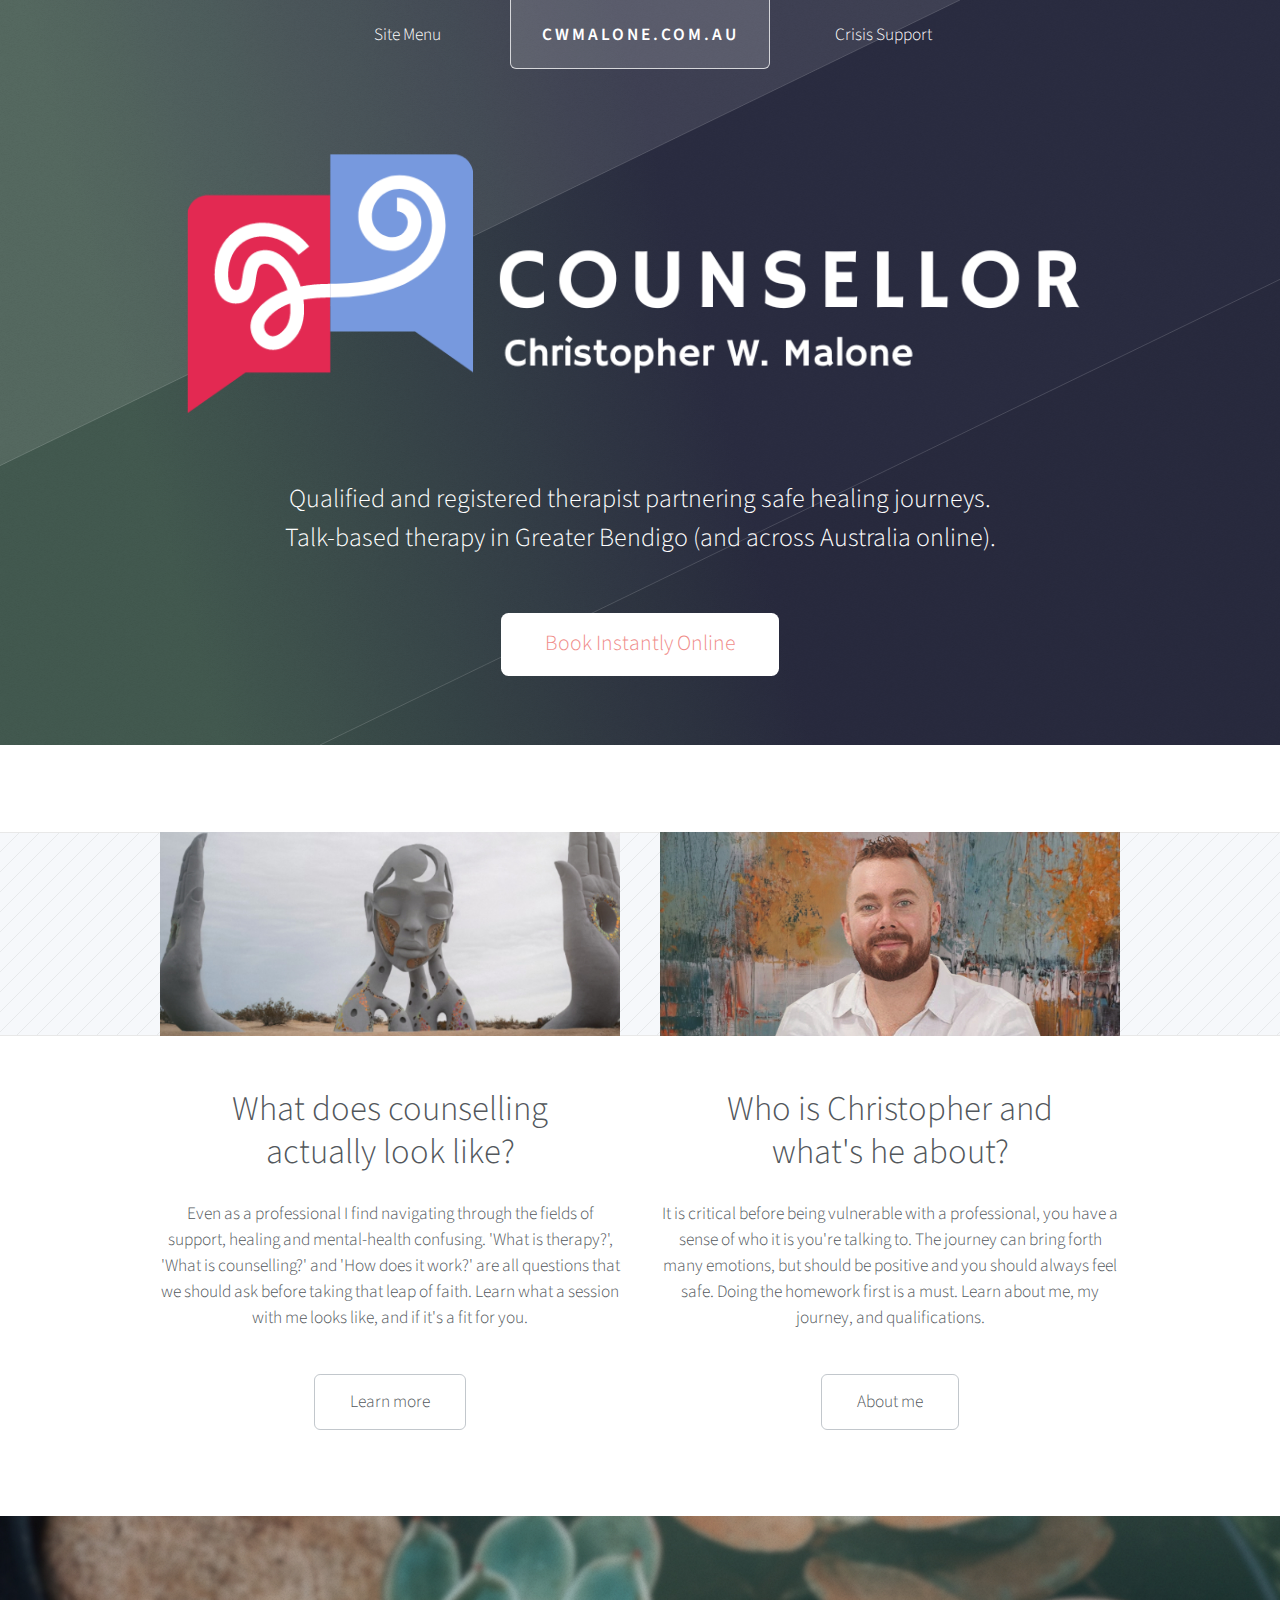
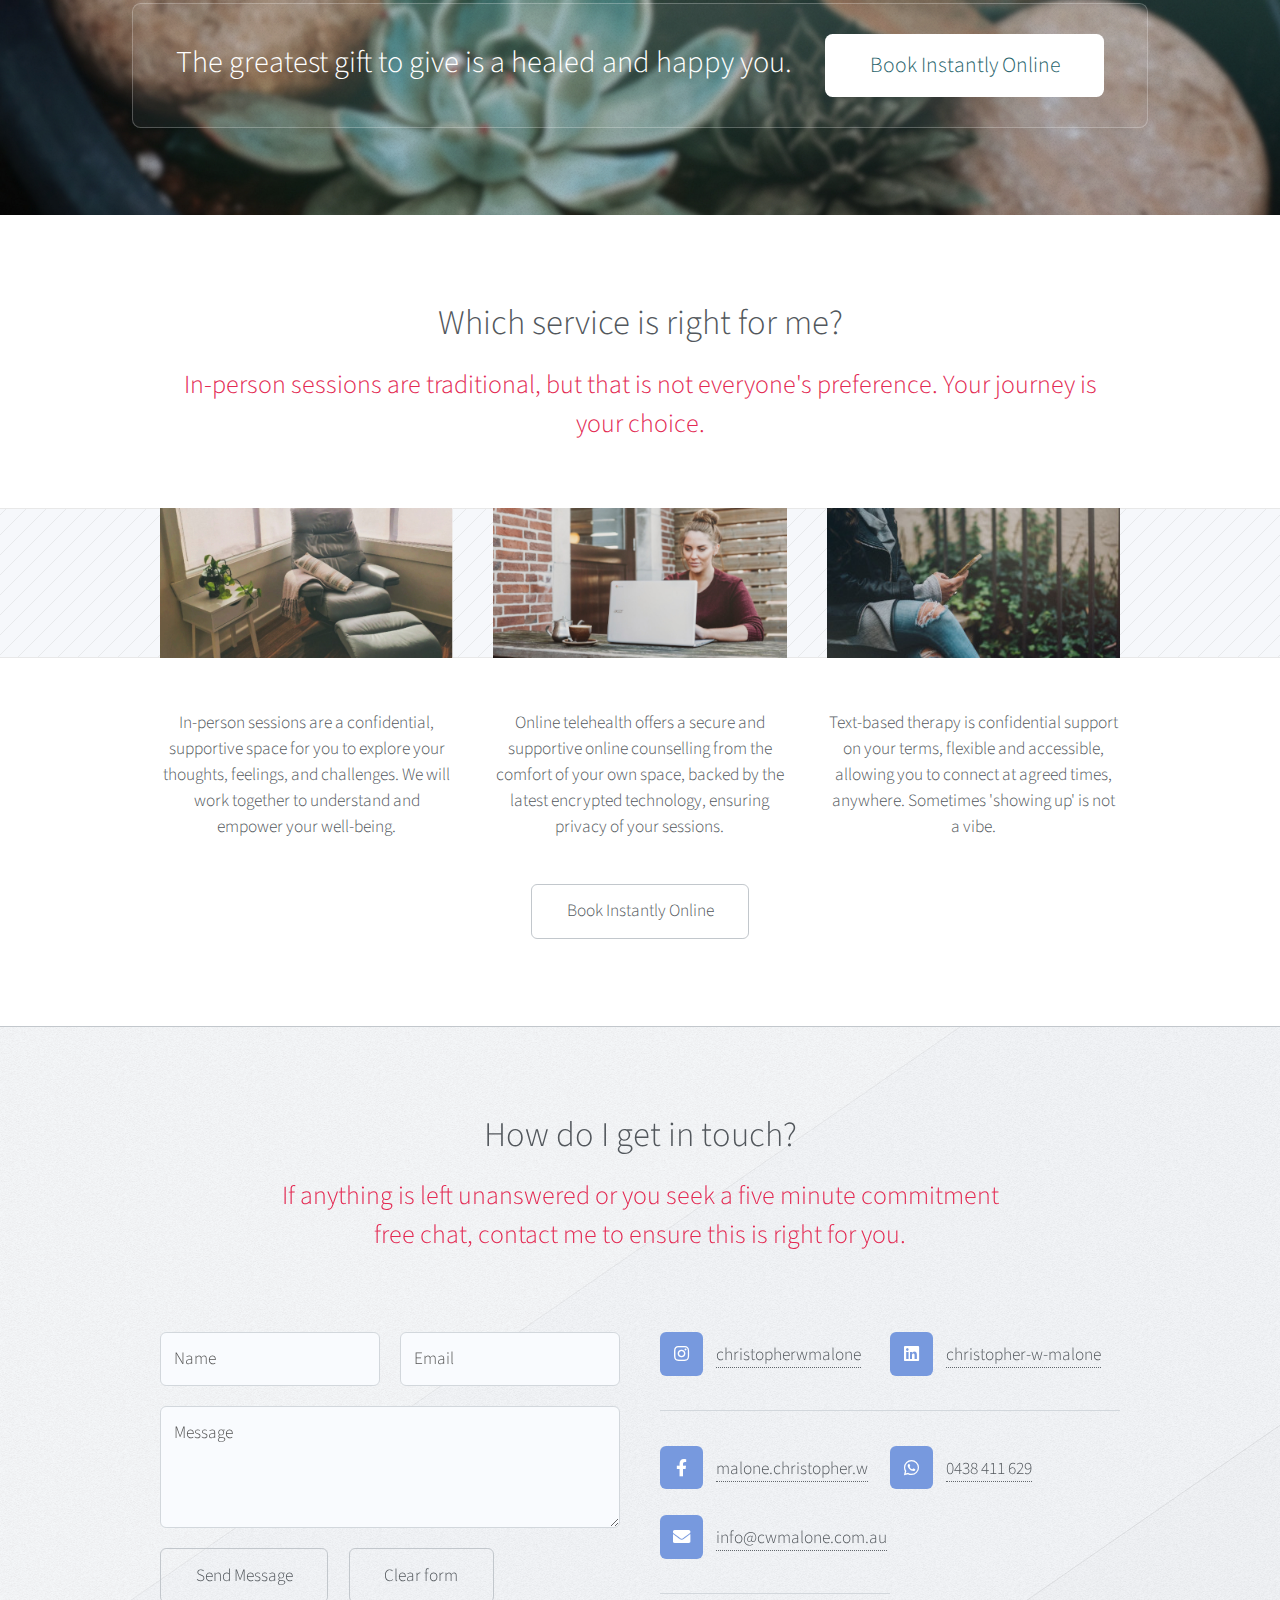
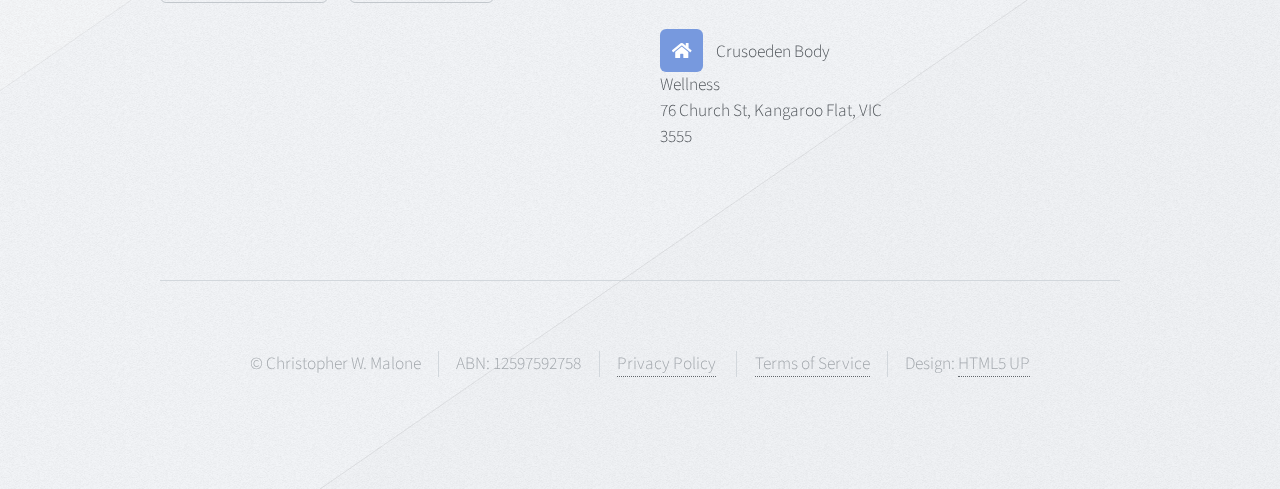
==== index.html @ aee4d7bf "Update index.html" ====
<!DOCTYPE HTML>
<!--
	Telephasic by HTML5 UP
	html5up.net | @ajlkn
	Free for personal and commercial use under the CCA 3.0 license (html5up.net/license)
-->
<html>
	<head>
		<title>Counsellor | In-Person, Secure Online Telehealth and Text-Based Therapy - Christopher W. Malone, Master of Counselling, Bendigo 3550 and Kangaroo Flat 3555</title>
		<meta charset="utf-8" />
		<meta name="viewport" content="width=device-width, initial-scale=1, user-scalable=no" />
		<link rel="stylesheet" href="assets/css/main.css" />
		<meta name="description" content="Telehealth, person-centred, down-to-earth, counselling. Chris' passion lies in guiding clients in a no pressure environment towards a clear understanding of their struggles. Unearthing the root of these challenges is incredibly freeing, paving the way for a more empowered and joyful life. Get counselling from a Bendigo based counsellor." />
		<link rel="icon" type="image/x-icon" href="/favicon.ico" />
	</head>
	<body class="homepage is-preload">
		<div id="page-wrapper">

			<!-- Header -->
				<div id="header-wrapper">
					<div id="header" class="container">

						<!-- Logo -->
							<h1 id="logo"><a href="index.html">cwmalone.com.au</a></h1>

						<!-- Nav -->
							<nav id="nav">
								<ul>
									<li>
										<a href="#">Site Menu</a>
										<ul>
											<li><a href="index.html">Home</a></li>	
											<li><a href="https://www.halaxy.com/book/christopher-w-malone/location/994371">Book Online</a></li>
											<li><a href="Learnmore.html">Learn More</a></li>
											<li><a href="Aboutme.html">About Me</a></li>
											<li><a href="#promo-wrapper">Services</a></li>
											<li><a href="#footer">Contact</a></li>
										</ul>
									</li>
									<li class="break">
										<a href="#">Crisis Support</a>
										<ul>
											<li><a href="https://www.triplezero.gov.au/">Emergency (000)</a></li>
											<li><a href="https://www.lifeline.org.au/">Lifeline (13 11 14)</a></li>
											<li><a href="https://www.suicidecallbackservice.org.au/">Suicide Call Back Service</a></li>
											<li><a href="https://www.health.vic.gov.au/mental-health-services/telephone-and-online-services">Mental Health Services</a></li> 
										</ul>
									</li>
								</ul>
							</nav>

					</div>

					<!-- Hero -->
						<section id="hero" class="container">
							<header>
								<a href="#" class="image featured"><img src="images/Logo.png" alt="Counsellor Christopher W. Malone Counselling Logo" /></a>	
							</header>
							<p>Qualified and registered therapist partnering safe healing journeys.<br /> Talk-based therapy in Greater Bendigo (and across Australia online).</p>
							<ul class="actions">
								<li><a href="https://www.halaxy.com/book/christopher-w-malone/location/994371" class="button">Book Instantly Online</a></li>
							</ul>
						</section>

				</div>

			<!-- Features 1 -->
				<div class="wrapper">
					<div class="container">
						<div class="row">
							<section class="col-6 col-12-narrower feature">
								<div class="image-wrapper first">
									<a href="Learnmore.html" class="image featured first"><img src="images/pic01.jpg" alt="Empathy Woman Art Bendigo" /></a>
								</div>
								<header>
									<h2>What does counselling<br />
										actually look like?</h2>
								</header>
								<p>Even as a professional I find navigating through the fields of support, healing and mental-health confusing.
									'What is therapy?', 'What is counselling?' and 'How does it work?' are all questions that we should ask
									before taking that leap of faith. Learn what a session with me looks like, and if it's a fit for you.
								</p>
								<ul class="actions">
									<li><a href="Learnmore.html" class="button">Learn more</a></li>
								</ul>
							</section>
							<section class="col-6 col-12-narrower feature">
								<div class="image-wrapper">
									<a href="Aboutme.html" class="image featured"><img src="images/pic02.jpg" alt="Christopher W. Malone Photograph" /></a>
								</div>
								<header>
									<h2>Who is Christopher and<br />
										what's he about?</h2>
								</header>
								<p>It is critical before being vulnerable with a professional, you have a sense of who it is you're talking to.
									The journey can bring forth many emotions, but should be positive and 
									you should always feel safe. Doing the homework first is a must. Learn about me, my journey, and qualifications.</p>
								<ul class="actions">
									<li><a href="Aboutme.html" class="button">About me</a></li>
								</ul>
							</section>
						</div>
					</div>
				</div>

			<!-- Promo -->
				<div id="promo-wrapper">
					<section id="promo">
						<h2>The greatest gift to give is a healed and happy you.</h2>
						<a href="https://www.halaxy.com/book/christopher-w-malone/location/994371" class="button">Book Instantly Online</a>
					</section>
				</div>

			<!-- Features 2 -->
				<div class="wrapper">
					<section class="container">
						<header class="major">
							<h2>Which service is right for me?</h2>
							<p>In-person sessions are traditional, but that is not everyone's preference. Your journey is your choice.</p>
						</header>
						<div class="row features">
							<section class="col-4 col-12-narrower feature">
								<div class="image-wrapper first">
									<a href="https://www.halaxy.com/book/christopher-w-malone/location/994371" class="image featured"><img src="images/pic03.jpg" alt="In-Person session, Kangaroo Flat therapy room" /></a>
								</div>
								<p>In-person sessions are a confidential, supportive space for you to explore your thoughts, feelings, and challenges. We will work together to understand and empower your well-being.</p>
							</section>
							<section class="col-4 col-12-narrower feature">
								<div class="image-wrapper">
									<a href="https://www.halaxy.com/book/christopher-w-malone/location/994371" class="image featured"><img src="images/pic04.jpg" alt="Online telehealth woman using computer" /></a>
								</div>
								<p>Online telehealth offers a secure and supportive online counselling from the comfort of your own space, backed by the latest encrypted technology, ensuring privacy of your sessions.</p>
							</section>
							<section class="col-4 col-12-narrower feature">
								<div class="image-wrapper">
									<a href="https://www.halaxy.com/book/christopher-w-malone/location/994371" class="image featured"><img src="images/pic05.jpg" alt="Person using smartphone in text-based therapy session" /></a>
								</div>
								<p>Text-based therapy is confidential support on your terms, flexible and accessible, allowing you to connect at agreed times, anywhere. Sometimes 'showing up' is not a vibe.</p>
							</section>
						</div>
						<ul class="actions major">
							<li><a href="https://www.halaxy.com/book/christopher-w-malone/location/994371" class="button">Book Instantly Online</a></li>
						</ul>
					</section>
				</div>

			<!-- Footer -->
				<div id="footer-wrapper">
					<div id="footer" class="container">
						<header class="major">
							<h2>How do I get in touch?</h2>
							<p>If anything is left unanswered or you seek a five minute commitment<br />
							free chat, contact me to ensure this is right for you.</p>
						</header>
						<div class="row">
							<section class="col-6 col-12-narrower">
								<form method="post" action="https://formspree.io/f/xwpevwyo">
									<div class="row gtr-50">
										<div class="col-6 col-12-mobile">
											<input type="text" name="name" id="name" value="" placeholder="Name" />
										</div>
										<div class="col-6 col-12-mobile">
											<input type="email" name="email" id="email"value="" placeholder="Email" />
										</div>
										<div class="col-12">
											<textarea name="message"  id="message" placeholder="Message"></textarea>
										</div>
										<div class="col-12">
											<ul class="actions">
												<li><input type="submit" value="Send Message" /></li>
												<li><input type="reset" value="Clear form" /></li>
											</ul>
										</div>
									</div>
								</form>
							</section>
							<section class="col-6 col-12-narrower">
								<div class="row gtr-0">
									<ul class="divided icons col-6 col-12-mobile">
										<li class="icon brands fa-instagram"><a href="https://www.instagram.com/christopherwmalone"><span class="extra"></span>christopherwmalone</a></li>
										<li class="icon brands fa-facebook-f"><a href="https://www.facebook.com/malone.christopher.w"><span class="extra"></span>malone.christopher.w</a></li>
									</ul>
									<ul class="divided icons col-6 col-12-mobile">
										<li class="icon brands fa-linkedin"><a href="https://www.linkedin.com/in/christopher-w-malone"><span class="extra"></span>christopher-w-malone</a></li>
										<li class="icon brands fa-whatsapp"><a href="https://api.whatsapp.com/send?phone=61438411629"><span class="extra"></span>0438 411 629</a></li>
									</ul>
									<ul class="divided icons col-6 col-12-mobile">
										<li class="icon solid fa-envelope"><a href="mailto:info@cwmalone.com.au"><span class="extra"></span>info@cwmalone.com.au</a></li>
										<li class="icon solid fa-home"><span class="extra"></span>Crusoeden Body Wellness<br />76 Church St, Kangaroo Flat, VIC 3555</li>
									</ul>
								</div>
							</section>
						</div>
					</div>
					<div id="copyright" class="container">
						<ul class="menu">
							<li>&copy; Christopher W. Malone</li><li>ABN: 12597592758</li><li><a href="Privacy Policy.pdf" target="_blank">Privacy Policy</a></li>
							<li><a href="Terms of Service.pdf" target="_blank">Terms of Service</a></li><li>Design: <a href="http://html5up.net">HTML5 UP</a></li>
						</ul>
					</div>
				</div>

		</div>

		<!-- Scripts -->
			<script src="assets/js/jquery.min.js"></script>
			<script src="assets/js/jquery.dropotron.min.js"></script>
			<script src="assets/js/browser.min.js"></script>
			<script src="assets/js/breakpoints.min.js"></script>
			<script src="assets/js/util.js"></script>
			<script src="assets/js/main.js"></script>

	</body>
</html>
---- assets/css/main.css ----
@import url("fontawesome-all.min.css");
@import url("https://fonts.googleapis.com/css?family=Source+Sans+Pro:300,300italic,400,400italic,600");

/*
	Telephasic by HTML5 UP
	html5up.net | @ajlkn
	Free for personal and commercial use under the CCA 3.0 license (html5up.net/license)
*/

html, body, div, span, applet, object,
iframe, h1, h2, h3, h4, h5, h6, p, blockquote,
pre, a, abbr, acronym, address, big, cite,
code, del, dfn, em, img, ins, kbd, q, s, samp,
small, strike, strong, sub, sup, tt, var, b,
u, i, center, dl, dt, dd, ol, ul, li, fieldset,
form, label, legend, table, caption, tbody,
tfoot, thead, tr, th, td, article, aside,
canvas, details, embed, figure, figcaption,
footer, header, hgroup, menu, nav, output, ruby,
section, summary, time, mark, audio, video {
	margin: 0;
	padding: 0;
	border: 0;
	font-size: 100%;
	font: inherit;
	vertical-align: baseline;}

article, aside, details, figcaption, figure,
footer, header, hgroup, menu, nav, section {
	display: block;}

body {
	line-height: 1;
}

ol, ul {
	list-style: none;
}

blockquote, q {
	quotes: none;
}

	blockquote:before, blockquote:after, q:before, q:after {
		content: '';
		content: none;
	}

table {
	border-collapse: collapse;
	border-spacing: 0;
}

body {
	-webkit-text-size-adjust: none;
}

mark {
	background-color: transparent;
	color: inherit;
}

input::-moz-focus-inner {
	border: 0;
	padding: 0;
}

input, select, textarea {
	-moz-appearance: none;
	-webkit-appearance: none;
	-ms-appearance: none;
	appearance: none;
}

/* Basic */

	@-ms-viewport {
		width: device-width;
	}

	html {
		box-sizing: border-box;
	}

	*, *:before, *:after {
		box-sizing: inherit;
	}

	body {
		background: #f5f7fa;
		font-family: 'Source Sans Pro', sans-serif;
		font-weight: 300;
		color: #52575c;
		line-height: 1.75em;
		font-size: 14pt;
	}

		body.is-preload *, body.is-preload *:before, body.is-preload *:after {
			-moz-animation: none !important;
			-webkit-animation: none !important;
			-ms-animation: none !important;
			animation: none !important;
			-moz-transition: none !important;
			-webkit-transition: none !important;
			-ms-transition: none !important;
			transition: none !important;
		}

	input, textarea, select {
		font-family: 'Source Sans Pro', sans-serif;
		font-weight: 300;
		color: #52575c;
		line-height: 1.75em;
		font-size: 15pt;
	}

	h1, h2, h3, h4, h5, h6 {
		font-weight: 300;
		color: #52575c;
	}

	h1 a, h2 a, h3 a, h4 a, h5 a, h6 a {
		color: inherit;
		text-decoration: none;
	}

	h2 {
		font-size: 2em;
		line-height: 1.25em;
	}

	h3 {
		font-size: 1.5em;
		line-height: 1.5em;
	}

	a {
		-moz-transition: color 0.25s ease-in-out, border-color 0.25s ease-in-out, background-color 0.25s ease-in-out;
		-webkit-transition: color 0.25s ease-in-out, border-color 0.25s ease-in-out, background-color 0.25s ease-in-out;
		-ms-transition: color 0.25s ease-in-out, border-color 0.25s ease-in-out, background-color 0.25s ease-in-out;
		transition: color 0.25s ease-in-out, border-color 0.25s ease-in-out, background-color 0.25s ease-in-out;
		color: inherit;
		text-decoration: none;
		border-bottom: dotted 1px #62676c;
	}

		a:hover {
			color: #e32952;
			border-bottom-color: rgba(255, 255, 255, 0);
		}

	strong, b {
		font-weight: 400;
		color: #42474c;
	}

	em, i {
		font-style: italic;
	}

	sub {
		position: relative;
		top: 0.5em;
		font-size: 0.8em;
	}

	sup {
		position: relative;
		top: -0.5em;
		font-size: 0.8em;
	}

	hr {
		border: 0;
		border-top: solid 1px #c2c7cc;
	}

	blockquote {
		border-left: solid 0.5em #c2c7cc;
		padding: 1em 0 1em 2em;
		font-style: italic;
	}

	p, ul, ol, dl, table {
		margin-bottom: 1.5em;
	}

	br.clear {
		clear: both;
	}

	.features {
		margin-bottom: 1.5em;
	}

	.feature {
		text-align: center;
	}

/* Sections/Article */

	section, article {
		margin-bottom: 3em;
	}

	section > :last-child,
	article > :last-child,
	section:last-child,
	article:last-child {
		margin-bottom: 0;
	}

	.row > section, .row > article {
		margin-bottom: 0;
	}

	header {
		margin-bottom: 1.5em;
	}

		header > p {
			display: block;
			color: #e32952;
			padding: 0.75em 0 1em 0;
			font-size: 1.5em;
			line-height: 1.5em;
		}

		header.major {
			text-align: center;
		}

/* Container */

	.container {
		margin: 0 auto;
		max-width: 100%;
		width: 1200px;
	}

		@media screen and (max-width: 1280px) {

			.container {
				width: 960px;
			}

		}

		@media screen and (max-width: 1080px) {

			.container {
				width: 100%;
			}

		}

		@media screen and (max-width: 820px) {

			.container {
				width: 100%;
			}

		}

		@media screen and (max-width: 736px) {

			.container {
				width: 100%;
			}

		}

		@media screen and (max-width: 480px) {

			.container {
				width: 100%;
			}

		}

/* Row */

	.row {
		display: flex;
		flex-wrap: wrap;
		box-sizing: border-box;
		align-items: stretch;
	}

		.row > * {
			box-sizing: border-box;
		}

		.row.gtr-uniform > * > :last-child {
			margin-bottom: 0;
		}

		.row.aln-left {
			justify-content: flex-start;
		}

		.row.aln-center {
			justify-content: center;
		}

		.row.aln-right {
			justify-content: flex-end;
		}

		.row.aln-top {
			align-items: flex-start;
		}

		.row.aln-middle {
			align-items: center;
		}

		.row.aln-bottom {
			align-items: flex-end;
		}

		.row > .imp {
			order: -1;
		}

		.row > .col-1 {
			width: 8.33333%;
		}

		.row > .off-1 {
			margin-left: 8.33333%;
		}

		.row > .col-2 {
			width: 16.66667%;
		}

		.row > .off-2 {
			margin-left: 16.66667%;
		}

		.row > .col-3 {
			width: 25%;
		}

		.row > .off-3 {
			margin-left: 25%;
		}

		.row > .col-4 {
			width: 33.33333%;
		}

		.row > .off-4 {
			margin-left: 33.33333%;
		}

		.row > .col-5 {
			width: 41.66667%;
		}

		.row > .off-5 {
			margin-left: 41.66667%;
		}

		.row > .col-6 {
			width: 50%;
		}

		.row > .off-6 {
			margin-left: 50%;
		}

		.row > .col-7 {
			width: 58.33333%;
		}

		.row > .off-7 {
			margin-left: 58.33333%;
		}

		.row > .col-8 {
			width: 66.66667%;
		}

		.row > .off-8 {
			margin-left: 66.66667%;
		}

		.row > .col-9 {
			width: 75%;
		}

		.row > .off-9 {
			margin-left: 75%;
		}

		.row > .col-10 {
			width: 83.33333%;
		}

		.row > .off-10 {
			margin-left: 83.33333%;
		}

		.row > .col-11 {
			width: 91.66667%;
		}

		.row > .off-11 {
			margin-left: 91.66667%;
		}

		.row > .col-12 {
			width: 100%;
		}

		.row > .off-12 {
			margin-left: 100%;
		}

		.row.gtr-0 {
			margin-top: 0px;
			margin-left: 0px;
		}

			.row.gtr-0 > * {
				padding: 0px 0 0 0px;
			}

			.row.gtr-0.gtr-uniform {
				margin-top: 0px;
			}

				.row.gtr-0.gtr-uniform > * {
					padding-top: 0px;
				}

		.row.gtr-25 {
			margin-top: -12.5px;
			margin-left: -12.5px;
		}

			.row.gtr-25 > * {
				padding: 12.5px 0 0 12.5px;
			}

			.row.gtr-25.gtr-uniform {
				margin-top: -12.5px;
			}

				.row.gtr-25.gtr-uniform > * {
					padding-top: 12.5px;
				}

		.row.gtr-50 {
			margin-top: -25px;
			margin-left: -25px;
		}

			.row.gtr-50 > * {
				padding: 25px 0 0 25px;
			}

			.row.gtr-50.gtr-uniform {
				margin-top: -25px;
			}

				.row.gtr-50.gtr-uniform > * {
					padding-top: 25px;
				}

		.row {
			margin-top: -50px;
			margin-left: -50px;
		}

			.row > * {
				padding: 50px 0 0 50px;
			}

			.row.gtr-uniform {
				margin-top: -50px;
			}

				.row.gtr-uniform > * {
					padding-top: 50px;
				}

		.row.gtr-150 {
			margin-top: -75px;
			margin-left: -75px;
		}

			.row.gtr-150 > * {
				padding: 75px 0 0 75px;
			}

			.row.gtr-150.gtr-uniform {
				margin-top: -75px;
			}

				.row.gtr-150.gtr-uniform > * {
					padding-top: 75px;
				}

		.row.gtr-200 {
			margin-top: -100px;
			margin-left: -100px;
		}

			.row.gtr-200 > * {
				padding: 100px 0 0 100px;
			}

			.row.gtr-200.gtr-uniform {
				margin-top: -100px;
			}

				.row.gtr-200.gtr-uniform > * {
					padding-top: 100px;
				}

		@media screen and (max-width: 1280px) {

			.row {
				display: flex;
				flex-wrap: wrap;
				box-sizing: border-box;
				align-items: stretch;
			}

				.row > * {
					box-sizing: border-box;
				}

				.row.gtr-uniform > * > :last-child {
					margin-bottom: 0;
				}

				.row.aln-left {
					justify-content: flex-start;
				}

				.row.aln-center {
					justify-content: center;
				}

				.row.aln-right {
					justify-content: flex-end;
				}

				.row.aln-top {
					align-items: flex-start;
				}

				.row.aln-middle {
					align-items: center;
				}

				.row.aln-bottom {
					align-items: flex-end;
				}

				.row > .imp-normal {
					order: -1;
				}

				.row > .col-1-normal {
					width: 8.33333%;
				}

				.row > .off-1-normal {
					margin-left: 8.33333%;
				}

				.row > .col-2-normal {
					width: 16.66667%;
				}

				.row > .off-2-normal {
					margin-left: 16.66667%;
				}

				.row > .col-3-normal {
					width: 25%;
				}

				.row > .off-3-normal {
					margin-left: 25%;
				}

				.row > .col-4-normal {
					width: 33.33333%;
				}

				.row > .off-4-normal {
					margin-left: 33.33333%;
				}

				.row > .col-5-normal {
					width: 41.66667%;
				}

				.row > .off-5-normal {
					margin-left: 41.66667%;
				}

				.row > .col-6-normal {
					width: 50%;
				}

				.row > .off-6-normal {
					margin-left: 50%;
				}

				.row > .col-7-normal {
					width: 58.33333%;
				}

				.row > .off-7-normal {
					margin-left: 58.33333%;
				}

				.row > .col-8-normal {
					width: 66.66667%;
				}

				.row > .off-8-normal {
					margin-left: 66.66667%;
				}

				.row > .col-9-normal {
					width: 75%;
				}

				.row > .off-9-normal {
					margin-left: 75%;
				}

				.row > .col-10-normal {
					width: 83.33333%;
				}

				.row > .off-10-normal {
					margin-left: 83.33333%;
				}

				.row > .col-11-normal {
					width: 91.66667%;
				}

				.row > .off-11-normal {
					margin-left: 91.66667%;
				}

				.row > .col-12-normal {
					width: 100%;
				}

				.row > .off-12-normal {
					margin-left: 100%;
				}

				.row.gtr-0 {
					margin-top: 0px;
					margin-left: 0px;
				}

					.row.gtr-0 > * {
						padding: 0px 0 0 0px;
					}

					.row.gtr-0.gtr-uniform {
						margin-top: 0px;
					}

						.row.gtr-0.gtr-uniform > * {
							padding-top: 0px;
						}

				.row.gtr-25 {
					margin-top: -10px;
					margin-left: -10px;
				}

					.row.gtr-25 > * {
						padding: 10px 0 0 10px;
					}

					.row.gtr-25.gtr-uniform {
						margin-top: -10px;
					}

						.row.gtr-25.gtr-uniform > * {
							padding-top: 10px;
						}

				.row.gtr-50 {
					margin-top: -20px;
					margin-left: -20px;
				}

					.row.gtr-50 > * {
						padding: 20px 0 0 20px;
					}

					.row.gtr-50.gtr-uniform {
						margin-top: -20px;
					}

						.row.gtr-50.gtr-uniform > * {
							padding-top: 20px;
						}

				.row {
					margin-top: -40px;
					margin-left: -40px;
				}

					.row > * {
						padding: 40px 0 0 40px;
					}

					.row.gtr-uniform {
						margin-top: -40px;
					}

						.row.gtr-uniform > * {
							padding-top: 40px;
						}

				.row.gtr-150 {
					margin-top: -60px;
					margin-left: -60px;
				}

					.row.gtr-150 > * {
						padding: 60px 0 0 60px;
					}

					.row.gtr-150.gtr-uniform {
						margin-top: -60px;
					}

						.row.gtr-150.gtr-uniform > * {
							padding-top: 60px;
						}

				.row.gtr-200 {
					margin-top: -80px;
					margin-left: -80px;
				}

					.row.gtr-200 > * {
						padding: 80px 0 0 80px;
					}

					.row.gtr-200.gtr-uniform {
						margin-top: -80px;
					}

						.row.gtr-200.gtr-uniform > * {
							padding-top: 80px;
						}

		}

		@media screen and (max-width: 1080px) {

			.row {
				display: flex;
				flex-wrap: wrap;
				box-sizing: border-box;
				align-items: stretch;
			}

				.row > * {
					box-sizing: border-box;
				}

				.row.gtr-uniform > * > :last-child {
					margin-bottom: 0;
				}

				.row.aln-left {
					justify-content: flex-start;
				}

				.row.aln-center {
					justify-content: center;
				}

				.row.aln-right {
					justify-content: flex-end;
				}

				.row.aln-top {
					align-items: flex-start;
				}

				.row.aln-middle {
					align-items: center;
				}

				.row.aln-bottom {
					align-items: flex-end;
				}

				.row > .imp-narrow {
					order: -1;
				}

				.row > .col-1-narrow {
					width: 8.33333%;
				}

				.row > .off-1-narrow {
					margin-left: 8.33333%;
				}

				.row > .col-2-narrow {
					width: 16.66667%;
				}

				.row > .off-2-narrow {
					margin-left: 16.66667%;
				}

				.row > .col-3-narrow {
					width: 25%;
				}

				.row > .off-3-narrow {
					margin-left: 25%;
				}

				.row > .col-4-narrow {
					width: 33.33333%;
				}

				.row > .off-4-narrow {
					margin-left: 33.33333%;
				}

				.row > .col-5-narrow {
					width: 41.66667%;
				}

				.row > .off-5-narrow {
					margin-left: 41.66667%;
				}

				.row > .col-6-narrow {
					width: 50%;
				}

				.row > .off-6-narrow {
					margin-left: 50%;
				}

				.row > .col-7-narrow {
					width: 58.33333%;
				}

				.row > .off-7-narrow {
					margin-left: 58.33333%;
				}

				.row > .col-8-narrow {
					width: 66.66667%;
				}

				.row > .off-8-narrow {
					margin-left: 66.66667%;
				}

				.row > .col-9-narrow {
					width: 75%;
				}

				.row > .off-9-narrow {
					margin-left: 75%;
				}

				.row > .col-10-narrow {
					width: 83.33333%;
				}

				.row > .off-10-narrow {
					margin-left: 83.33333%;
				}

				.row > .col-11-narrow {
					width: 91.66667%;
				}

				.row > .off-11-narrow {
					margin-left: 91.66667%;
				}

				.row > .col-12-narrow {
					width: 100%;
				}

				.row > .off-12-narrow {
					margin-left: 100%;
				}

				.row.gtr-0 {
					margin-top: 0px;
					margin-left: 0px;
				}

					.row.gtr-0 > * {
						padding: 0px 0 0 0px;
					}

					.row.gtr-0.gtr-uniform {
						margin-top: 0px;
					}

						.row.gtr-0.gtr-uniform > * {
							padding-top: 0px;
						}

				.row.gtr-25 {
					margin-top: -10px;
					margin-left: -10px;
				}

					.row.gtr-25 > * {
						padding: 10px 0 0 10px;
					}

					.row.gtr-25.gtr-uniform {
						margin-top: -10px;
					}

						.row.gtr-25.gtr-uniform > * {
							padding-top: 10px;
						}

				.row.gtr-50 {
					margin-top: -20px;
					margin-left: -20px;
				}

					.row.gtr-50 > * {
						padding: 20px 0 0 20px;
					}

					.row.gtr-50.gtr-uniform {
						margin-top: -20px;
					}

						.row.gtr-50.gtr-uniform > * {
							padding-top: 20px;
						}

				.row {
					margin-top: -40px;
					margin-left: -40px;
				}

					.row > * {
						padding: 40px 0 0 40px;
					}

					.row.gtr-uniform {
						margin-top: -40px;
					}

						.row.gtr-uniform > * {
							padding-top: 40px;
						}

				.row.gtr-150 {
					margin-top: -60px;
					margin-left: -60px;
				}

					.row.gtr-150 > * {
						padding: 60px 0 0 60px;
					}

					.row.gtr-150.gtr-uniform {
						margin-top: -60px;
					}

						.row.gtr-150.gtr-uniform > * {
							padding-top: 60px;
						}

				.row.gtr-200 {
					margin-top: -80px;
					margin-left: -80px;
				}

					.row.gtr-200 > * {
						padding: 80px 0 0 80px;
					}

					.row.gtr-200.gtr-uniform {
						margin-top: -80px;
					}

						.row.gtr-200.gtr-uniform > * {
							padding-top: 80px;
						}

		}

		@media screen and (max-width: 820px) {

			.row {
				display: flex;
				flex-wrap: wrap;
				box-sizing: border-box;
				align-items: stretch;
			}

				.row > * {
					box-sizing: border-box;
				}

				.row.gtr-uniform > * > :last-child {
					margin-bottom: 0;
				}

				.row.aln-left {
					justify-content: flex-start;
				}

				.row.aln-center {
					justify-content: center;
				}

				.row.aln-right {
					justify-content: flex-end;
				}

				.row.aln-top {
					align-items: flex-start;
				}

				.row.aln-middle {
					align-items: center;
				}

				.row.aln-bottom {
					align-items: flex-end;
				}

				.row > .imp-narrower {
					order: -1;
				}

				.row > .col-1-narrower {
					width: 8.33333%;
				}

				.row > .off-1-narrower {
					margin-left: 8.33333%;
				}

				.row > .col-2-narrower {
					width: 16.66667%;
				}

				.row > .off-2-narrower {
					margin-left: 16.66667%;
				}

				.row > .col-3-narrower {
					width: 25%;
				}

				.row > .off-3-narrower {
					margin-left: 25%;
				}

				.row > .col-4-narrower {
					width: 33.33333%;
				}

				.row > .off-4-narrower {
					margin-left: 33.33333%;
				}

				.row > .col-5-narrower {
					width: 41.66667%;
				}

				.row > .off-5-narrower {
					margin-left: 41.66667%;
				}

				.row > .col-6-narrower {
					width: 50%;
				}

				.row > .off-6-narrower {
					margin-left: 50%;
				}

				.row > .col-7-narrower {
					width: 58.33333%;
				}

				.row > .off-7-narrower {
					margin-left: 58.33333%;
				}

				.row > .col-8-narrower {
					width: 66.66667%;
				}

				.row > .off-8-narrower {
					margin-left: 66.66667%;
				}

				.row > .col-9-narrower {
					width: 75%;
				}

				.row > .off-9-narrower {
					margin-left: 75%;
				}

				.row > .col-10-narrower {
					width: 83.33333%;
				}

				.row > .off-10-narrower {
					margin-left: 83.33333%;
				}

				.row > .col-11-narrower {
					width: 91.66667%;
				}

				.row > .off-11-narrower {
					margin-left: 91.66667%;
				}

				.row > .col-12-narrower {
					width: 100%;
				}

				.row > .off-12-narrower {
					margin-left: 100%;
				}

				.row.gtr-0 {
					margin-top: 0px;
					margin-left: 0px;
				}

					.row.gtr-0 > * {
						padding: 0px 0 0 0px;
					}

					.row.gtr-0.gtr-uniform {
						margin-top: 0px;
					}

						.row.gtr-0.gtr-uniform > * {
							padding-top: 0px;
						}

				.row.gtr-25 {
					margin-top: -7.5px;
					margin-left: -7.5px;
				}

					.row.gtr-25 > * {
						padding: 7.5px 0 0 7.5px;
					}

					.row.gtr-25.gtr-uniform {
						margin-top: -7.5px;
					}

						.row.gtr-25.gtr-uniform > * {
							padding-top: 7.5px;
						}

				.row.gtr-50 {
					margin-top: -15px;
					margin-left: -15px;
				}

					.row.gtr-50 > * {
						padding: 15px 0 0 15px;
					}

					.row.gtr-50.gtr-uniform {
						margin-top: -15px;
					}

						.row.gtr-50.gtr-uniform > * {
							padding-top: 15px;
						}

				.row {
					margin-top: -30px;
					margin-left: -30px;
				}

					.row > * {
						padding: 30px 0 0 30px;
					}

					.row.gtr-uniform {
						margin-top: -30px;
					}

						.row.gtr-uniform > * {
							padding-top: 30px;
						}

				.row.gtr-150 {
					margin-top: -45px;
					margin-left: -45px;
				}

					.row.gtr-150 > * {
						padding: 45px 0 0 45px;
					}

					.row.gtr-150.gtr-uniform {
						margin-top: -45px;
					}

						.row.gtr-150.gtr-uniform > * {
							padding-top: 45px;
						}

				.row.gtr-200 {
					margin-top: -60px;
					margin-left: -60px;
				}

					.row.gtr-200 > * {
						padding: 60px 0 0 60px;
					}

					.row.gtr-200.gtr-uniform {
						margin-top: -60px;
					}

						.row.gtr-200.gtr-uniform > * {
							padding-top: 60px;
						}

		}

		@media screen and (max-width: 736px) {

			.row {
				display: flex;
				flex-wrap: wrap;
				box-sizing: border-box;
				align-items: stretch;
			}

				.row > * {
					box-sizing: border-box;
				}

				.row.gtr-uniform > * > :last-child {
					margin-bottom: 0;
				}

				.row.aln-left {
					justify-content: flex-start;
				}

				.row.aln-center {
					justify-content: center;
				}

				.row.aln-right {
					justify-content: flex-end;
				}

				.row.aln-top {
					align-items: flex-start;
				}

				.row.aln-middle {
					align-items: center;
				}

				.row.aln-bottom {
					align-items: flex-end;
				}

				.row > .imp-mobile {
					order: -1;
				}

				.row > .col-1-mobile {
					width: 8.33333%;
				}

				.row > .off-1-mobile {
					margin-left: 8.33333%;
				}

				.row > .col-2-mobile {
					width: 16.66667%;
				}

				.row > .off-2-mobile {
					margin-left: 16.66667%;
				}

				.row > .col-3-mobile {
					width: 25%;
				}

				.row > .off-3-mobile {
					margin-left: 25%;
				}

				.row > .col-4-mobile {
					width: 33.33333%;
				}

				.row > .off-4-mobile {
					margin-left: 33.33333%;
				}

				.row > .col-5-mobile {
					width: 41.66667%;
				}

				.row > .off-5-mobile {
					margin-left: 41.66667%;
				}

				.row > .col-6-mobile {
					width: 50%;
				}

				.row > .off-6-mobile {
					margin-left: 50%;
				}

				.row > .col-7-mobile {
					width: 58.33333%;
				}

				.row > .off-7-mobile {
					margin-left: 58.33333%;
				}

				.row > .col-8-mobile {
					width: 66.66667%;
				}

				.row > .off-8-mobile {
					margin-left: 66.66667%;
				}

				.row > .col-9-mobile {
					width: 75%;
				}

				.row > .off-9-mobile {
					margin-left: 75%;
				}

				.row > .col-10-mobile {
					width: 83.33333%;
				}

				.row > .off-10-mobile {
					margin-left: 83.33333%;
				}

				.row > .col-11-mobile {
					width: 91.66667%;
				}

				.row > .off-11-mobile {
					margin-left: 91.66667%;
				}

				.row > .col-12-mobile {
					width: 100%;
				}

				.row > .off-12-mobile {
					margin-left: 100%;
				}

				.row.gtr-0 {
					margin-top: 0px;
					margin-left: 0px;
				}

					.row.gtr-0 > * {
						padding: 0px 0 0 0px;
					}

					.row.gtr-0.gtr-uniform {
						margin-top: 0px;
					}

						.row.gtr-0.gtr-uniform > * {
							padding-top: 0px;
						}

				.row.gtr-25 {
					margin-top: -5px;
					margin-left: -5px;
				}

					.row.gtr-25 > * {
						padding: 5px 0 0 5px;
					}

					.row.gtr-25.gtr-uniform {
						margin-top: -5px;
					}

						.row.gtr-25.gtr-uniform > * {
							padding-top: 5px;
						}

				.row.gtr-50 {
					margin-top: -10px;
					margin-left: -10px;
				}

					.row.gtr-50 > * {
						padding: 10px 0 0 10px;
					}

					.row.gtr-50.gtr-uniform {
						margin-top: -10px;
					}

						.row.gtr-50.gtr-uniform > * {
							padding-top: 10px;
						}

				.row {
					margin-top: -20px;
					margin-left: -20px;
				}

					.row > * {
						padding: 20px 0 0 20px;
					}

					.row.gtr-uniform {
						margin-top: -20px;
					}

						.row.gtr-uniform > * {
							padding-top: 20px;
						}

				.row.gtr-150 {
					margin-top: -30px;
					margin-left: -30px;
				}

					.row.gtr-150 > * {
						padding: 30px 0 0 30px;
					}

					.row.gtr-150.gtr-uniform {
						margin-top: -30px;
					}

						.row.gtr-150.gtr-uniform > * {
							padding-top: 30px;
						}

				.row.gtr-200 {
					margin-top: -40px;
					margin-left: -40px;
				}

					.row.gtr-200 > * {
						padding: 40px 0 0 40px;
					}

					.row.gtr-200.gtr-uniform {
						margin-top: -40px;
					}

						.row.gtr-200.gtr-uniform > * {
							padding-top: 40px;
						}

		}

		@media screen and (max-width: 480px) {

			.row {
				display: flex;
				flex-wrap: wrap;
				box-sizing: border-box;
				align-items: stretch;
			}

				.row > * {
					box-sizing: border-box;
				}

				.row.gtr-uniform > * > :last-child {
					margin-bottom: 0;
				}

				.row.aln-left {
					justify-content: flex-start;
				}

				.row.aln-center {
					justify-content: center;
				}

				.row.aln-right {
					justify-content: flex-end;
				}

				.row.aln-top {
					align-items: flex-start;
				}

				.row.aln-middle {
					align-items: center;
				}

				.row.aln-bottom {
					align-items: flex-end;
				}

				.row > .imp-mobilep {
					order: -1;
				}

				.row > .col-1-mobilep {
					width: 8.33333%;
				}

				.row > .off-1-mobilep {
					margin-left: 8.33333%;
				}

				.row > .col-2-mobilep {
					width: 16.66667%;
				}

				.row > .off-2-mobilep {
					margin-left: 16.66667%;
				}

				.row > .col-3-mobilep {
					width: 25%;
				}

				.row > .off-3-mobilep {
					margin-left: 25%;
				}

				.row > .col-4-mobilep {
					width: 33.33333%;
				}

				.row > .off-4-mobilep {
					margin-left: 33.33333%;
				}

				.row > .col-5-mobilep {
					width: 41.66667%;
				}

				.row > .off-5-mobilep {
					margin-left: 41.66667%;
				}

				.row > .col-6-mobilep {
					width: 50%;
				}

				.row > .off-6-mobilep {
					margin-left: 50%;
				}

				.row > .col-7-mobilep {
					width: 58.33333%;
				}

				.row > .off-7-mobilep {
					margin-left: 58.33333%;
				}

				.row > .col-8-mobilep {
					width: 66.66667%;
				}

				.row > .off-8-mobilep {
					margin-left: 66.66667%;
				}

				.row > .col-9-mobilep {
					width: 75%;
				}

				.row > .off-9-mobilep {
					margin-left: 75%;
				}

				.row > .col-10-mobilep {
					width: 83.33333%;
				}

				.row > .off-10-mobilep {
					margin-left: 83.33333%;
				}

				.row > .col-11-mobilep {
					width: 91.66667%;
				}

				.row > .off-11-mobilep {
					margin-left: 91.66667%;
				}

				.row > .col-12-mobilep {
					width: 100%;
				}

				.row > .off-12-mobilep {
					margin-left: 100%;
				}

				.row.gtr-0 {
					margin-top: 0px;
					margin-left: 0px;
				}

					.row.gtr-0 > * {
						padding: 0px 0 0 0px;
					}

					.row.gtr-0.gtr-uniform {
						margin-top: 0px;
					}

						.row.gtr-0.gtr-uniform > * {
							padding-top: 0px;
						}

				.row.gtr-25 {
					margin-top: -5px;
					margin-left: -5px;
				}

					.row.gtr-25 > * {
						padding: 5px 0 0 5px;
					}

					.row.gtr-25.gtr-uniform {
						margin-top: -5px;
					}

						.row.gtr-25.gtr-uniform > * {
							padding-top: 5px;
						}

				.row.gtr-50 {
					margin-top: -10px;
					margin-left: -10px;
				}

					.row.gtr-50 > * {
						padding: 10px 0 0 10px;
					}

					.row.gtr-50.gtr-uniform {
						margin-top: -10px;
					}

						.row.gtr-50.gtr-uniform > * {
							padding-top: 10px;
						}

				.row {
					margin-top: -20px;
					margin-left: -20px;
				}

					.row > * {
						padding: 20px 0 0 20px;
					}

					.row.gtr-uniform {
						margin-top: -20px;
					}

						.row.gtr-uniform > * {
							padding-top: 20px;
						}

				.row.gtr-150 {
					margin-top: -30px;
					margin-left: -30px;
				}

					.row.gtr-150 > * {
						padding: 30px 0 0 30px;
					}

					.row.gtr-150.gtr-uniform {
						margin-top: -30px;
					}

						.row.gtr-150.gtr-uniform > * {
							padding-top: 30px;
						}

				.row.gtr-200 {
					margin-top: -40px;
					margin-left: -40px;
				}

					.row.gtr-200 > * {
						padding: 40px 0 0 40px;
					}

					.row.gtr-200.gtr-uniform {
						margin-top: -40px;
					}

						.row.gtr-200.gtr-uniform > * {
							padding-top: 40px;
						}

		}

/* Image */

	.image {
		-moz-transition: opacity 0.25s ease-in-out;
		-webkit-transition: opacity 0.25s ease-in-out;
		-ms-transition: opacity 0.25s ease-in-out;
		transition: opacity 0.25s ease-in-out;
		display: inline-block;
		outline: 0;
		border: 0;
	}

		.image img {
			display: block;
			width: 100%;
		}

		.image.fit {
			display: block;
			width: 100%;
		}

		.image.featured {
			display: block;
			width: 100%;
			margin: 0 0 3em 0;
		}

		.image.left {
			float: left;
			margin: 0 2em 2em 0;
		}

		.image.centered {
			display: block;
			margin: 0 0 3em 0;
		}

			.image.centered img {
				margin: 0 auto;
				width: auto;
			}

	a.image:hover {
		opacity: 0.85;
	}

/* List */

	ul {
		list-style: disc;
		padding-left: 1em;
	}

		ul li {
			padding-left: 0.5em;
		}

	ol {
		list-style: decimal;
		padding-left: 1.25em;
	}

		ol li {
			padding-left: 0.25em;
		}

/* Actions */

	ul.actions {
		padding-top: 1em;
		list-style: none;
		padding-left: 0;
	}

		ul.actions.major {
			text-align: center;
		}

		ul.actions li {
			display: inline-block;
			margin-left: 1em;
			padding-left: 0;
		}

			ul.actions li:first-child {
				margin-left: 0;
			}

/* Divided */

	ul.divided {
		list-style: none;
		padding-left: 0;
	}

		ul.divided li {
			border-top: solid 1px #d2d7dc;
			padding-top: 2em;
			margin-top: 2em;
			padding-left: 0;
		}

			ul.divided li:first-child {
				padding-top: 0;
				margin-top: 0;
				border-top: 0;
			}

/* Icons */

	ul.icons {
		list-style: none;
		padding-left: 0;
	}

		ul.icons li {
			padding-left: 0;
		}

			ul.icons li:before {
				display: inline-block;
				color: #fff;
				background: #7799de;
				width: 2.5em;
				height: 2.5em;
				border-radius: 0.35em;
				text-align: center;
				line-height: 2.5em;
				margin-right: 0.75em;
			}

/* Menu */

	ul.menu {
		list-style: none;
		padding-left: 0;
	}

		ul.menu li {
			display: inline-block;
			border-left: solid 1px #d2d7dc;
			padding-left: 1em;
			margin-left: 1em;
		}

			ul.menu li:first-child {
				border-left: 0;
				padding-left: 0;
				margin-left: 0;
			}

/* Form */

	form .actions {
		padding-top: 0;
	}

	form label {
		display: block;
		font-weight: 300;
		color: #52575c;
		margin: 0 0 0.5em 0;
	}

	form input[type="text"],
	form input[type="email"],
	form input[type="password"],
	form select,
	form textarea {
		-moz-transition: background-color 0.25s ease-in-out;
		-webkit-transition: background-color 0.25s ease-in-out;
		-ms-transition: background-color 0.25s ease-in-out;
		transition: background-color 0.25s ease-in-out;
		-webkit-appearance: none;
		display: block;
		background: #f9fbfe;
		border: solid 1px #d2d7dc;
		border-radius: 0.35em;
		width: 100%;
		line-height: 1.5em;
		padding: 0.75em;
	}

		form input[type="text"]:focus,
		form input[type="email"]:focus,
		form input[type="password"]:focus,
		form select:focus,
		form textarea:focus {
			background: #fff;
		}

	form textarea {
		min-height: 7em;
	}

	form ::-webkit-input-placeholder {
		color: #555 !important;
	}

	form :-moz-placeholder {
		color: #555 !important;
	}

	form ::-moz-placeholder {
		color: #555 !important;
	}

	form :-ms-input-placeholder {
		color: #555 !important;
	}

	form ::-moz-focus-inner {
		border: 0;
	}

/* Table */

	table {
		width: 100%;
	}

		table.default {
			width: 100%;
		}

			table.default tbody tr {
				border-top: solid 1px #D2D7DC;
			}

				table.default tbody tr:nth-child(2n+1) {
					background: #f9fbfe;
				}

			table.default td {
				padding: 0.5em 1em 0.5em 1em;
			}

			table.default th {
				text-align: left;
				font-weight: 400;
				padding: 0.5em 1em 0.5em 1em;
			}

			table.default tfoot {
				border-top: solid 1px #D2D7DC;
			}

/* Button */

	input[type="button"],
	input[type="submit"],
	input[type="reset"],
	button,
	.button {
		-moz-transition: color 0.25s ease-in-out, border-color 0.25s ease-in-out, background-color 0.25s ease-in-out;
		-webkit-transition: color 0.25s ease-in-out, border-color 0.25s ease-in-out, background-color 0.25s ease-in-out;
		-ms-transition: color 0.25s ease-in-out, border-color 0.25s ease-in-out, background-color 0.25s ease-in-out;
		transition: color 0.25s ease-in-out, border-color 0.25s ease-in-out, background-color 0.25s ease-in-out;
		display: inline-block;
		color: inherit;
		background: none;
		text-decoration: none;
		border: solid 1px #c2c7cc;
		border-radius: 0.35em;
		padding: 0.8em 2em 0.8em 2em;
		cursor: pointer;
		outline: 0;
	}

		input[type="button"]:hover,
		input[type="submit"]:hover,
		input[type="reset"]:hover,
		button:hover,
		.button:hover {
			color: #f35858;
			border-color: rgba(243, 88, 88, 0.5);
		}

/* Icons */

	.icon {
		text-decoration: none;
		text-decoration: none;
	}

		.icon:before {
			-moz-osx-font-smoothing: grayscale;
			-webkit-font-smoothing: antialiased;
			display: inline-block;
			font-style: normal;
			font-variant: normal;
			text-rendering: auto;
			line-height: 1;
			text-transform: none !important;
			font-family: 'Font Awesome 5 Free';
			font-weight: 400;
		}

		.icon:before {
			line-height: inherit;
		}

		.icon > .label {
			display: none;
		}

		.icon.solid:before {
			font-weight: 900;
		}

		.icon.brands:before {
			font-family: 'Font Awesome 5 Brands';
		}

/* Wrappers */

	.wrapper {
		position: relative;
		background: #fff;
		overflow-x: hidden;
		padding: 6em 0 6em 0;
	}

	.image-wrapper {
		position: relative;
	}

		.image-wrapper .image {
			position: relative;
			z-index: 2;
		}

		.image-wrapper.first:before {
			content: '';
			display: block;
			width: 2000%;
			height: 100%;
			position: absolute;
			left: -1000%;
			top: 0;
			z-index: 1;
			box-shadow: inset 0px 0px 0px 1px #e8e8e8;
			background: #f6f8fb url("images/image-wrapper.svg");
		}

	#header-wrapper {
		position: relative;
		padding: 4em 0 2em 0;
		background-image: url("images/header.svg");
		background-image: url("images/overlay.png"), url("images/header.svg"), -moz-linear-gradient(75deg, #445b51 15%, #2b2d42 55%);
		background-image: url("images/overlay.png"), url("images/header.svg"), -webkit-linear-gradient(75deg, #445b51 15%, #2b2d42 55%);
		background-image: url("images/overlay.png"), url("images/header.svg"), -ms-linear-gradient(75deg, #445b51 15%, #2b2d42 55%);
		background-image: url("images/overlay.png"), url("images/header.svg"), linear-gradient(75deg, #445b51 15%, #2b2d42 55%);
		background-color: #ffffff;
		background-size: 100% 620%;
		background-size: 128px 128px, 100% 620%, auto;
		background-repeat: repeat, no-repeat, no-repeat;
	}

	.homepage #header-wrapper {
		padding: 10em 0 6em 0;
		background-size: 128px 128px, 100% 100%, auto;
	}

	#promo-wrapper {
		position: relative;
		background-image: url("images/overlay.png"), url("../../images/promo.jpg");
		background-size: 192px 192px, cover;
		background-position: top left, center center;
		color: #fff;
		text-align: center;
		padding: 6em 0 6em 0;
	}

	#footer-wrapper {
		-webkit-transform: translate3d(0, 0, 0);
		position: relative;
		border-top: solid 1px #c2c7cc;
		padding: 6em 0 6em 0;
		background-image: url("images/overlay.png"), url("images/footer.svg");
		background-size: 128px 128px,				100% 100%;
	}

/* Header */

	#logo {
		position: absolute;
		z-index: 1;
		top: 0;
		left: 50%;
		width: 15em;
		margin-left: -7.5em;
	}

		#logo a {
			display: block;
			width: 100%;
			height: 4em;
			line-height: 4em;
			background: rgba(255, 255, 255, 0.15);
			border: solid 1px;
			border-color: #fff;
			border-color: rgba(255, 255, 255, 0.75);
			border-top: 0;
			border-radius: 0 0 0.35em 0.35em;
			color: #fff;
			display: inline-block;
			font-weight: 600;
			letter-spacing: 3px;
			text-align: center;
			text-transform: uppercase;
		}

	#nav {
		text-align: center;
		position: absolute;
		top: 0;
		left: 0;
		width: 100%;
		height: 4em;
		line-height: 4em;
	}

		#nav > ul {
			margin: 0;
		}

			#nav > ul > li {
				display: inline-block;
				margin-left: 1em;
			}

				#nav > ul > li > ul {
					display: none;
				}

				#nav > ul > li > span, #nav > ul > li > a {
					color: #fff;
					text-decoration: none;
					outline: 0;
					border: 0;
					border: solid 1px rgba(255, 255, 255, 0);
					border-radius: 0.35em;
					padding: 0.3em 1em 0.3em 1em;
					-moz-transition: border-color 0.25s ease-in-out, background-color 0.25s ease-in-out;
					-webkit-transition: border-color 0.25s ease-in-out, background-color 0.25s ease-in-out;
					-o-transition: border-color 0.25s ease-in-out, background-color 0.25s ease-in-out;
					-ms-transition: border-color 0.25s ease-in-out, background-color 0.25s ease-in-out;
					transition: border-color 0.25s ease-in-out, background-color 0.25s ease-in-out;
				}

				#nav > ul > li.active > span, #nav > ul > li.active > a {
					border-color: rgba(255, 255, 255, 0.75);
					background-color: rgba(255, 255, 255, 0.15);
					color: #fff;
				}

				#nav > ul > li:first-child {
					margin-left: 0;
				}

				#nav > ul > li.break {
					margin-left: 20em;
				}

	.dropotron {
		text-align: left;
		line-height: 2em;
		border-radius: 0.35em;
		min-width: 12em;
		background: #fff;
		line-height: 1em;
		padding: 0.85em 0 0.85em 0;
		box-shadow: 0px 1px 3px 0px rgba(0, 0, 0, 0.25);
		margin-top: -0.8em;
		list-style: none;
	}

		.dropotron a, .dropotron span {
			display: block;
			padding: 0.65em 1em 0.65em 1em;
			border-top: solid 1px #e8e8e8;
			border-bottom: 0;
		}

		.dropotron li {
			padding-left: 0;
		}

			.dropotron li:first-child > a, .dropotron li:first-child > span {
				border-top: 0;
			}

			.dropotron li.active > a, .dropotron li.active > span {
				color: #f35858;
			}

		.dropotron.level-0 {
			font-size: 0.9em;
			margin-top: 0;
		}

			.dropotron.level-0:before {
				content: '';
				position: absolute;
				top: -1em;
				width: 1em;
				height: 1em;
				border-bottom: solid 0.5em #fff;
				border-left: solid 0.5em rgba(255, 255, 255, 0);
				border-right: solid 0.5em rgba(255, 255, 255, 0);
			}

			.dropotron.level-0.center:before {
				left: 50%;
				margin-left: -0.5em;
			}

			.dropotron.level-0.left:before {
				left: 1em;
			}

			.dropotron.level-0.right:before {
				right: 1em;
			}

/* Hero */

	#hero {
		position: relative;
		color: #fff;
		text-align: center;
		z-index: 1;
	}

		#hero h2 {
			color: #fff;
			font-size: 3em;
		}

		#hero strong {
			color: inherit;
		}

		#hero header > span {
			color: #fff;
		}

		#hero p {
			font-size: 1.5em;
			line-height: 1.5em;
		}

		#hero .button {
			background: #fff;
			border-color: rgba(255, 255, 255, 0);
			color: #f08c89;
			font-size: 1.25em;
		}

			#hero .button:hover {
				border-color: rgba(255, 255, 255, 0.75);
				background-color: rgba(255, 255, 255, 0.15);
				color: #fff;
			}

		#hero a {
			color: #fff;
			border-color: #fff;
			border-color: rgba(255, 255, 255, 0.5);
		}

			#hero a:hover {
				border-color: rgba(255, 255, 255, 0);
			}

/* Promo */

	#promo {
		background: rgba(255, 255, 255, 0.05);
		border: solid 1px rgba(255, 255, 255, 0.25);
		border-radius: 0.5em;
		padding: 1.75em 2.5em 1.75em 2.5em;
		display: inline-block;
		position: relative;
		z-index: 1;
	}

		#promo h2 {
			color: #fff;
			display: inline-block;
			margin-right: 1em;
			font-size: 1.75em;
		}

		#promo .button {
			background: #fff;
			border-color: rgba(255, 255, 255, 0);
			color: #27636B;
			font-size: 1.25em;
		}

			#promo .button:hover {
				border-color: rgba(255, 255, 255, 0.75);
				background-color: rgba(255, 255, 255, 0.15);
				color: #fff;
			}

/* Main */

	#main {
		padding-bottom: 4em;
	}

/* Sidebar */

	#sidebar section {
		border-top: solid 1px #d2d7dc;
		margin-top: 3em;
		padding-top: 3em;
	}

		#sidebar section:first-child {
			border-top: 0;
			margin-top: 0;
			padding-top: 0;
		}

/* Footer */

	#footer {
		position: relative;
		z-index: 1;
	}

		#footer header.major {
			margin-bottom: 3em;
		}

/* Copyright */

	#copyright {
		position: relative;
		z-index: 1;
		text-align: center;
		border-top: solid 1px #d2d7dc;
		color: #a2a7ac;
		padding-top: 4em;
		margin-top: 6em;
	}

/* Normal */

	@media screen and (max-width: 1280px) {

		/* Basic */

			body, input, textarea, select {
				line-height: 1.5em;
				font-size: 13pt;
			}

			span.extra {
				display: none;
			}

		/* Wrappers */

			.wrapper {
				padding: 5em 0 5em 0;
			}

			#header-wrapper {
				padding: 2em 0 2em 0;
			}

			.homepage #header-wrapper {
				padding: 8em 0 4em 0;
			}

			#promo-wrapper {
				padding: 5em 0 5em 0;
			}

			#footer-wrapper {
				padding: 5em 0 5em 0;
			}

	}

/* Narrow */

	@media screen and (max-width: 1080px) {

		/* Sections/Article */

			header br {
				display: none;
			}

		/* Button */

			input[type="button"],
			input[type="submit"],
			input[type="reset"],
			button,
			.button {
				padding-left: 1.25em;
				padding-right: 1.25em;
			}

		/* Wrappers */

			.wrapper {
				padding: 4em 2em 4em 2em;
			}

			#header-wrapper {
				padding: 5em 0 1em 0;
			}

			.homepage #header-wrapper {
				padding: 5em 0 4em 0;
			}

			#promo-wrapper {
				padding: 2em;
			}

			#footer-wrapper {
				padding: 4em 2em 4em 2em;
			}

		/* Header */

			#nav {
				position: relative;
				margin: 0.5em 0 0 0;
				line-height: 2.25em;
				height: 2.25em;
			}

				#nav > ul > li {
					margin-left: 0;
				}

					#nav > ul > li.break {
						margin-left: 0;
					}

			.dropotron.level-0 {
				margin-top: 1.1em;
			}

		/* Hero */

			#hero {
				padding: 3.5em 4em 0 4em;
			}

				#hero h2 {
					font-size: 2.75em;
				}

				#hero p br {
					display: none;
				}

		/* Promo */

			#promo {
				padding: 1.75em 2.5em 1.75em 2.5em;
				display: inline-block;
			}

				#promo .button {
					font-size: 1.25em;
				}

				#promo h2 {
					display: block;
					margin: 0 0 1em 0;
					font-size: 1.5em;
				}

		/* Copyright */

			#copyright {
				padding-top: 2em;
				margin-top: 3em;
			}

	}

/* Narrower */

	@media screen and (max-width: 820px) {

		/* Basic */

			body, input, textarea, select {
				line-height: 1.5em;
				font-size: 14pt;
			}

			span.extra {
				display: inline;
			}

			.features {
				margin-bottom: 0;
			}

		/* Sections/Article */

			section, article {
				margin-bottom: 3em;
			}

			.row > section, .row > article {
				margin-bottom: 3em;
			}

			section:last-child,
			article:last-child {
				margin-bottom: 0;
			}

			.row > section:last-child,
			.row > article:last-child {
				margin-bottom: 0;
			}

		/* Menu */

			ul.menu {
				text-align: center;
			}

				ul.menu li {
					display: block;
					border: 0;
					padding: 0;
					margin: 0;
					line-height: 2em;
				}

					ul.menu li:first-child {
						border-top: 0;
					}

		/* Actions */

			ul.actions.major {
				padding-top: 2em;
			}

		/* Header */

			#nav {
				font-size: 0.9em;
			}

				#nav > ul > li > span, #nav > ul > li > a {
					padding: 0.25em 0.5em 0.25em 0.5em;
				}

		/* Hero */

			#hero h2 {
				font-size: 2.5em;
			}

		/* Main */

			#main {
				padding-bottom: 0;
			}

		/* Content */

			#content {
				margin-bottom: 3em;
			}

		/* Sidebar */

			#sidebar {
				margin-bottom: 3em;
			}

				#sidebar section {
					border-top: 0;
					margin-top: 0;
					padding-top: 1em;
				}

		/* Footer */

			#footer header.major {
				margin-bottom: 1.5em;
			}

	}

/* Mobile */

	#navPanel, #navButton {
		display: none;
	}

	@media screen and (max-width: 736px) {

		/* Basic */

			html, body {
				overflow-x: hidden;
			}

			body, input, textarea, select {
				font-size: 13pt;
				letter-spacing: 0;
			}

			h2 {
				font-size: 1.5em;
				line-height: 1.25em;
			}

		/* Sections/Article */

			header {
				margin-bottom: 1em;
			}

				header > p {
					font-size: 1em;
				}

		/* Divided */

			ul.divided li {
				padding-top: 0.75em;
				margin-top: 0.75em;
			}

		/* Wrappers */

			.wrapper {
				padding: 3em 20px 3em 20px;
			}

			#header-wrapper {
				padding: 3em 20px 20px 20px;
				text-align: center;
			}

			.homepage #header-wrapper {
				padding: 3em 20px 3em 20px;
			}

			#promo-wrapper {
				padding: 20px;
			}

			#footer-wrapper {
				padding: 3em 20px 3em 20px;
			}

		/* Header */

			#logo {
				position: relative;
			}

				#logo a {
					border: solid 1px rgba(255, 255, 255, 0.75);
					border-radius: 0.35em;
					height: 3em;
					line-height: 3em;
				}

		/* Nav */

			#nav {
				display: none;
			}

		/* Footer */

			#footer ul.divided {
				margin: 0;
			}

				#footer ul.divided li:first-child {
					border-top: solid 1px #d2d7dc;
					padding-top: 0.75em;
					margin-top: 0.75em;
				}

				#footer ul.divided:first-child li:first-child {
					border-top: 0;
					padding-top: 0;
					margin-top: 0;
				}

		/* Hero */

			#hero {
				padding: 2.5em 2em 0 2em;
			}

				#hero header {
					margin: 0 0 1.25em 0;
				}

					#hero header h2 {
						font-size: 1.5em;
					}

				#hero p {
					font-size: 1em;
				}

		/* Nav */

			#page-wrapper {
				-moz-backface-visibility: hidden;
				-webkit-backface-visibility: hidden;
				-ms-backface-visibility: hidden;
				backface-visibility: hidden;
				-moz-transition: -moz-transform 0.5s ease;
				-webkit-transition: -webkit-transform 0.5s ease;
				-ms-transition: -ms-transform 0.5s ease;
				transition: transform 0.5s ease;
				padding-bottom: 1px;
			}

			#navButton {
				-moz-backface-visibility: hidden;
				-webkit-backface-visibility: hidden;
				-ms-backface-visibility: hidden;
				backface-visibility: hidden;
				-moz-transition: -moz-transform 0.5s ease;
				-webkit-transition: -webkit-transform 0.5s ease;
				-ms-transition: -ms-transform 0.5s ease;
				transition: transform 0.5s ease;
				display: block;
				height: 44px;
				left: 0;
				position: fixed;
				top: 0;
				width: 100%;
				z-index: 10001;
			}

				#navButton .toggle {
					text-decoration: none;
					border: 0;
					height: 100%;
					left: 0;
					outline: 0;
					position: absolute;
					top: 0;
					width: 100%;
				}

					#navButton .toggle:before {
						-moz-osx-font-smoothing: grayscale;
						-webkit-font-smoothing: antialiased;
						display: inline-block;
						font-style: normal;
						font-variant: normal;
						text-rendering: auto;
						line-height: 1;
						text-transform: none !important;
						font-family: 'Font Awesome 5 Free';
						font-weight: 900;
					}

					#navButton .toggle:before {
						background: rgba(128, 132, 136, 0.35);
						border-radius: 0 0 0.35em 0.35em;
						border-top: 0;
						color: #fff;
						content: '\f0c9';
						display: block;
						font-size: 18px;
						height: 30px;
						left: 50%;
						line-height: 30px;
						margin-left: -40px;
						position: absolute;
						text-align: center;
						text-decoration: none;
						width: 80px;
					}

			#navPanel {
				-moz-backface-visibility: hidden;
				-webkit-backface-visibility: hidden;
				-ms-backface-visibility: hidden;
				backface-visibility: hidden;
				-moz-transform: translateY(-50vh);
				-webkit-transform: translateY(-50vh);
				-ms-transform: translateY(-50vh);
				transform: translateY(-50vh);
				-moz-transition: -moz-transform 0.5s ease;
				-webkit-transition: -webkit-transform 0.5s ease;
				-ms-transition: -ms-transform 0.5s ease;
				transition: transform 0.5s ease;
				background-image: url("images/overlay.png"), url("images/navPanel.svg"), -moz-linear-gradient(top, rgba(255, 255, 255, 0), rgba(0, 0, 0, 0.25));
				background-image: url("images/overlay.png"), url("images/navPanel.svg"), -webkit-linear-gradient(top, rgba(255, 255, 255, 0), rgba(0, 0, 0, 0.25));
				background-image: url("images/overlay.png"), url("images/navPanel.svg"), -ms-linear-gradient(top, rgba(255, 255, 255, 0), rgba(0, 0, 0, 0.25));
				background-image: url("images/overlay.png"), url("images/navPanel.svg"), linear-gradient(top, rgba(255, 255, 255, 0), rgba(0, 0, 0, 0.25));
				display: block;
				left: 0;
				overflow-y: auto;
				position: fixed;
				top: 0;
				width: 100%;
				height: 50vh;
				z-index: 10002;
				box-shadow: inset 0px -2px 5px 0px rgba(0, 0, 0, 0.25);
				font-size: 1em;
				background-color: #45474a;
				background-size: 128px 128px, 100% 100%, 100% 100%;
			}

				#navPanel .link {
					position: relative;
					z-index: 1;
					display: block;
					text-decoration: none;
					padding: 0.75em;
					color: #ddd;
					border: 0;
					border-top: dotted 1px rgba(255, 255, 255, 0.1);
				}

					#navPanel .link.depth-0 {
						color: #fff;
						font-weight: 400;
					}

				#navPanel .indent-1 {
					display: inline-block;
					width: 1em;
				}

				#navPanel .indent-2 {
					display: inline-block;
					width: 2em;
				}

				#navPanel .indent-3 {
					display: inline-block;
					width: 3em;
				}

				#navPanel .indent-4 {
					display: inline-block;
					width: 4em;
				}

				#navPanel .indent-5 {
					display: inline-block;
					width: 5em;
				}

				#navPanel .depth-0 {
					color: #fff;
				}

			body.navPanel-visible #page-wrapper {
				-moz-transform: translateY(50vh);
				-webkit-transform: translateY(50vh);
				-ms-transform: translateY(50vh);
				transform: translateY(50vh);
			}

			body.navPanel-visible #navButton {
				-moz-transform: translateY(50vh);
				-webkit-transform: translateY(50vh);
				-ms-transform: translateY(50vh);
				transform: translateY(50vh);
			}

			body.navPanel-visible #navPanel {
				-moz-transform: translateY(0);
				-webkit-transform: translateY(0);
				-ms-transform: translateY(0);
				transform: translateY(0);
			}

	}

/* Mobile (Portrait) */

	@media screen and (max-width: 480px) {

		/* Basic */

			body, input, textarea, select {
				font-size: 12pt;
				letter-spacing: 0;
			}

			.feature {
				text-align: left;
			}

		/* Sections/Article */

			section, article {
				margin-bottom: 2em;
			}

			.row > section,
			.row > article {
				margin-bottom: 2em;
			}

			header.major {
				text-align: left;
			}

		/* Image */

			.image {
				display: block;
			}

				.image.full, .image.left {
					float: none;
					display: block;
					width: 100%;
					margin: 0 0 1.5em 0;
				}

			.image-centered {
				float: none;
				display: block;
				width: 100%;
				margin: 0 0 1.5em 0;
			}

		/* Actions */

			ul.actions li {
				display: block;
				margin: 1em 0 0 0;
			}

				ul.actions li:first-child {
					margin-top: 0;
				}

			ul.actions.major {
				text-align: left !important;
			}

		/* Form */

			form textarea {
				min-height: 10em;
			}

		/* Button */

			input[type="button"],
			input[type="submit"],
			input[type="reset"],
			button,
			.button {
				display: block;
				width: 100%;
				text-align: center;
			}

		/* Header */

			#logo {
				position: relative;
				left: 0;
				top: 0;
				margin: 0;
				width: 100%;
			}

		/* Hero */

			#hero {
				padding: 2.5em 0 0 0;
			}

		/* Promo */

			#promo {
				padding: 20px;
			}

		/* Content */

			#content {
				margin-bottom: 2em;
			}

		/* Sidebar */

			#sidebar {
				margin-bottom: 2em;
			}

		/* Footer */

			#footer header.major {
				margin-bottom: 1em;
			}

	}
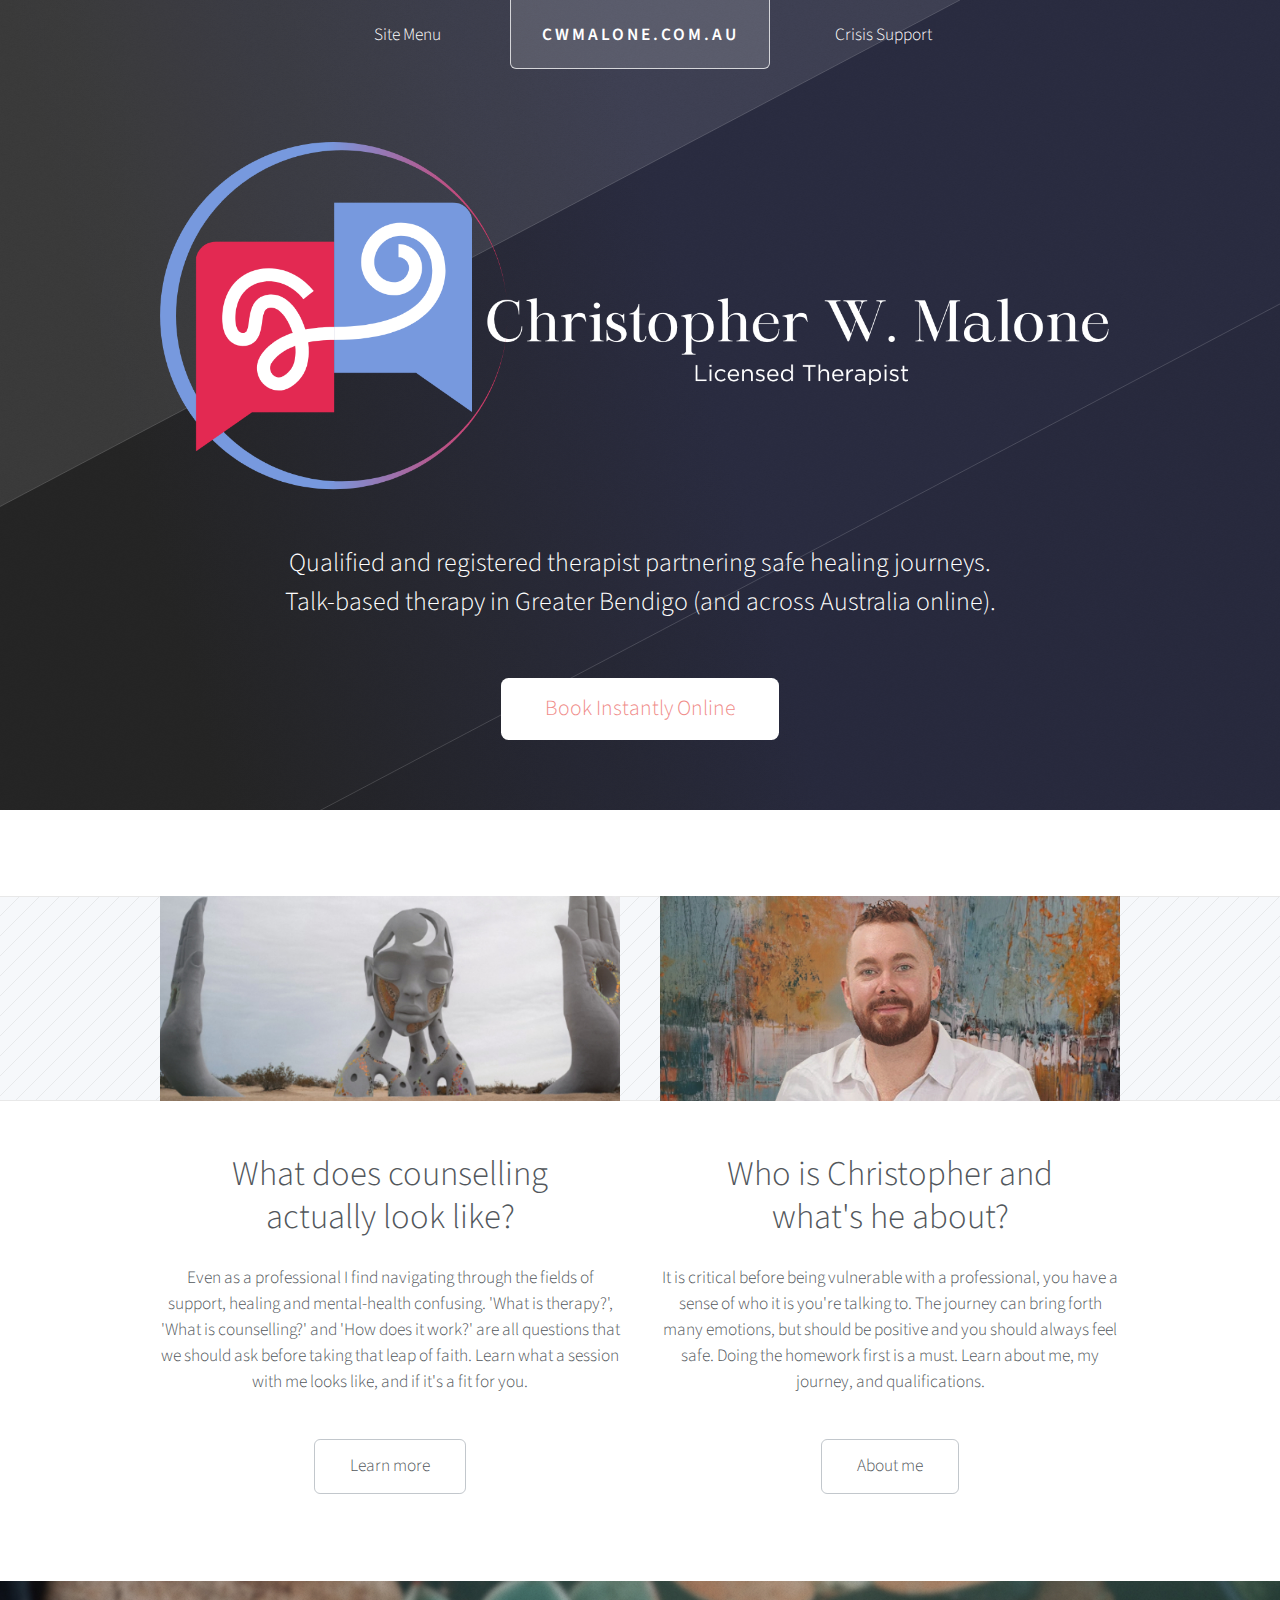
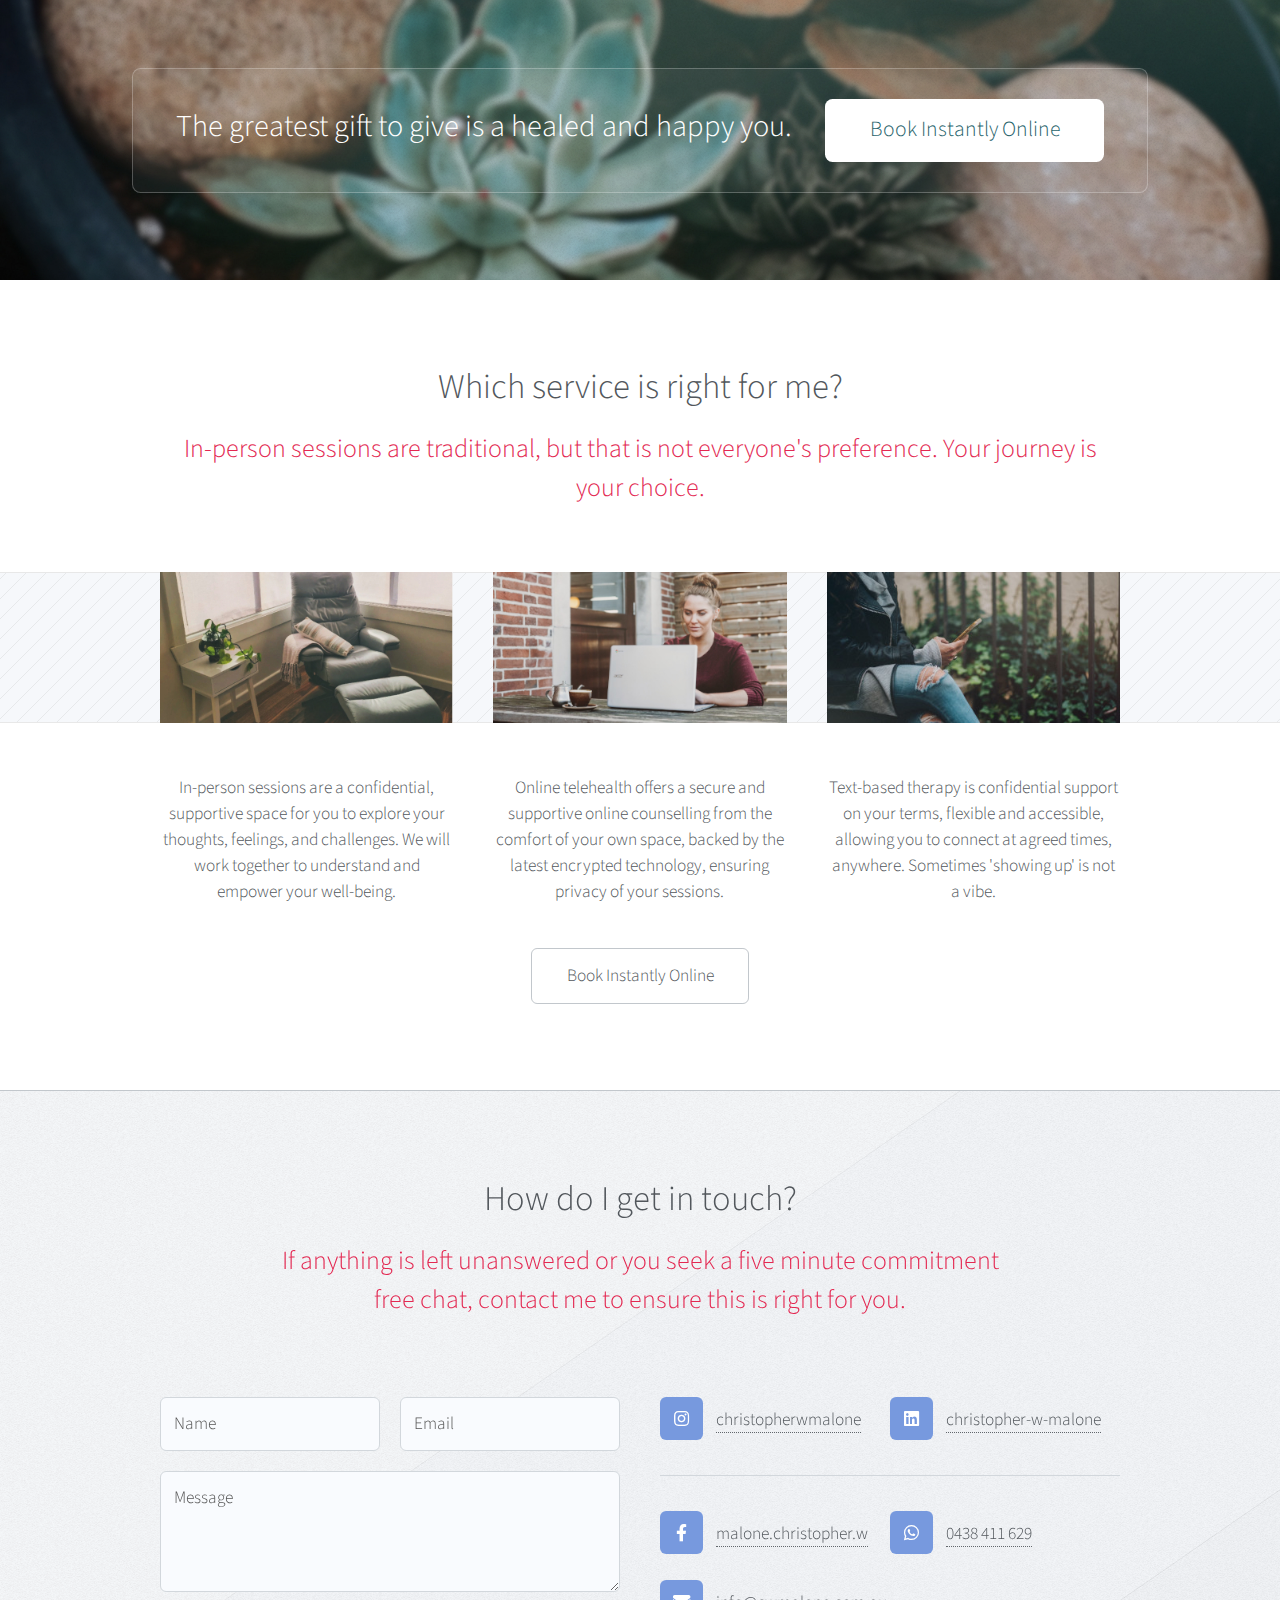
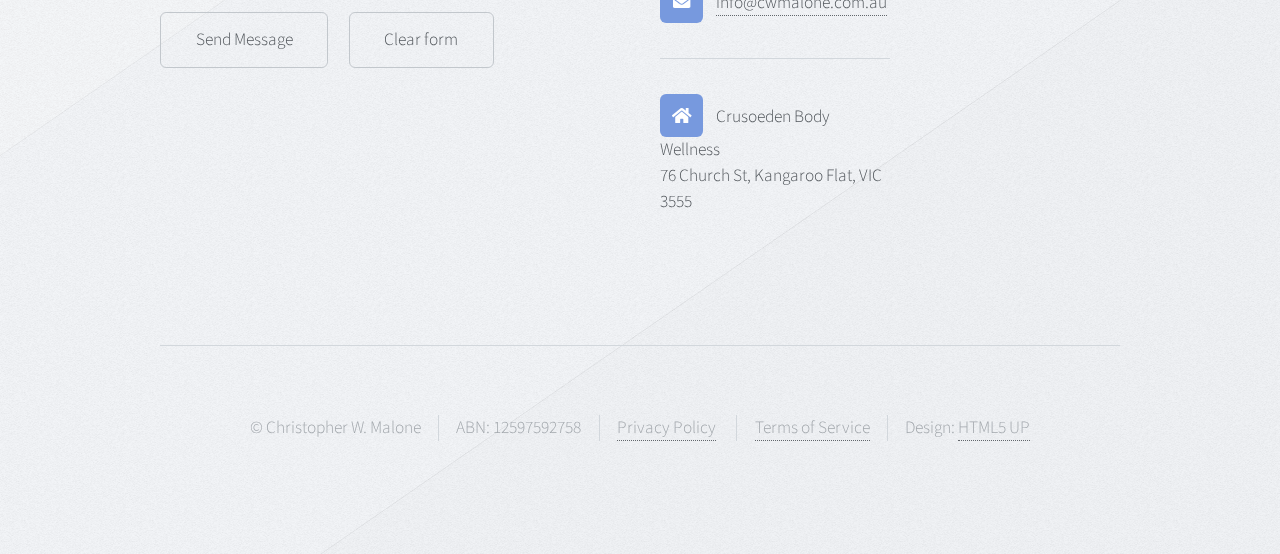
==== commit 2b7ae17e: "Updated title" ====
--- a/index.html
+++ b/index.html
@@ -6,7 +6,7 @@
 -->
 <html>
 	<head>
-		<title>Counsellor | In-Person, Secure Online Telehealth and Text-Based Therapy - Christopher W. Malone, Master of Counselling, Bendigo 3550 and Kangaroo Flat 3555</title>
+		<title>Bendigo Counselling | Christopher W. Malone, Master of Counselling - Counsellor In-Person and Secure Online Telehealth Therapy in Bendigo 3550 and Kangaroo Flat 3555</title>
 		<meta charset="utf-8" />
 		<meta name="viewport" content="width=device-width, initial-scale=1, user-scalable=no" />
 		<link rel="stylesheet" href="assets/css/main.css" />
--- a/assets/css/main.css
+++ b/assets/css/main.css
@@ -2096,10 +2096,10 @@
 		position: relative;
 		padding: 4em 0 2em 0;
 		background-image: url("images/header.svg");
-		background-image: url("images/overlay.png"), url("images/header.svg"), -moz-linear-gradient(75deg, #445b51 15%, #2b2d42 55%);
-		background-image: url("images/overlay.png"), url("images/header.svg"), -webkit-linear-gradient(75deg, #445b51 15%, #2b2d42 55%);
-		background-image: url("images/overlay.png"), url("images/header.svg"), -ms-linear-gradient(75deg, #445b51 15%, #2b2d42 55%);
-		background-image: url("images/overlay.png"), url("images/header.svg"), linear-gradient(75deg, #445b51 15%, #2b2d42 55%);
+		background-image: url("images/overlay.png"), url("images/header.svg"), -moz-linear-gradient(75deg, #262626 15%, #2b2d42 55%);
+		background-image: url("images/overlay.png"), url("images/header.svg"), -webkit-linear-gradient(75deg, #262626 15%, #2b2d42 55%);
+		background-image: url("images/overlay.png"), url("images/header.svg"), -ms-linear-gradient(75deg, #262626 15%, #2b2d42 55%);
+		background-image: url("images/overlay.png"), url("images/header.svg"), linear-gradient(75deg, #262626 15%, #2b2d42 55%);
 		background-color: #ffffff;
 		background-size: 100% 620%;
 		background-size: 128px 128px, 100% 620%, auto;
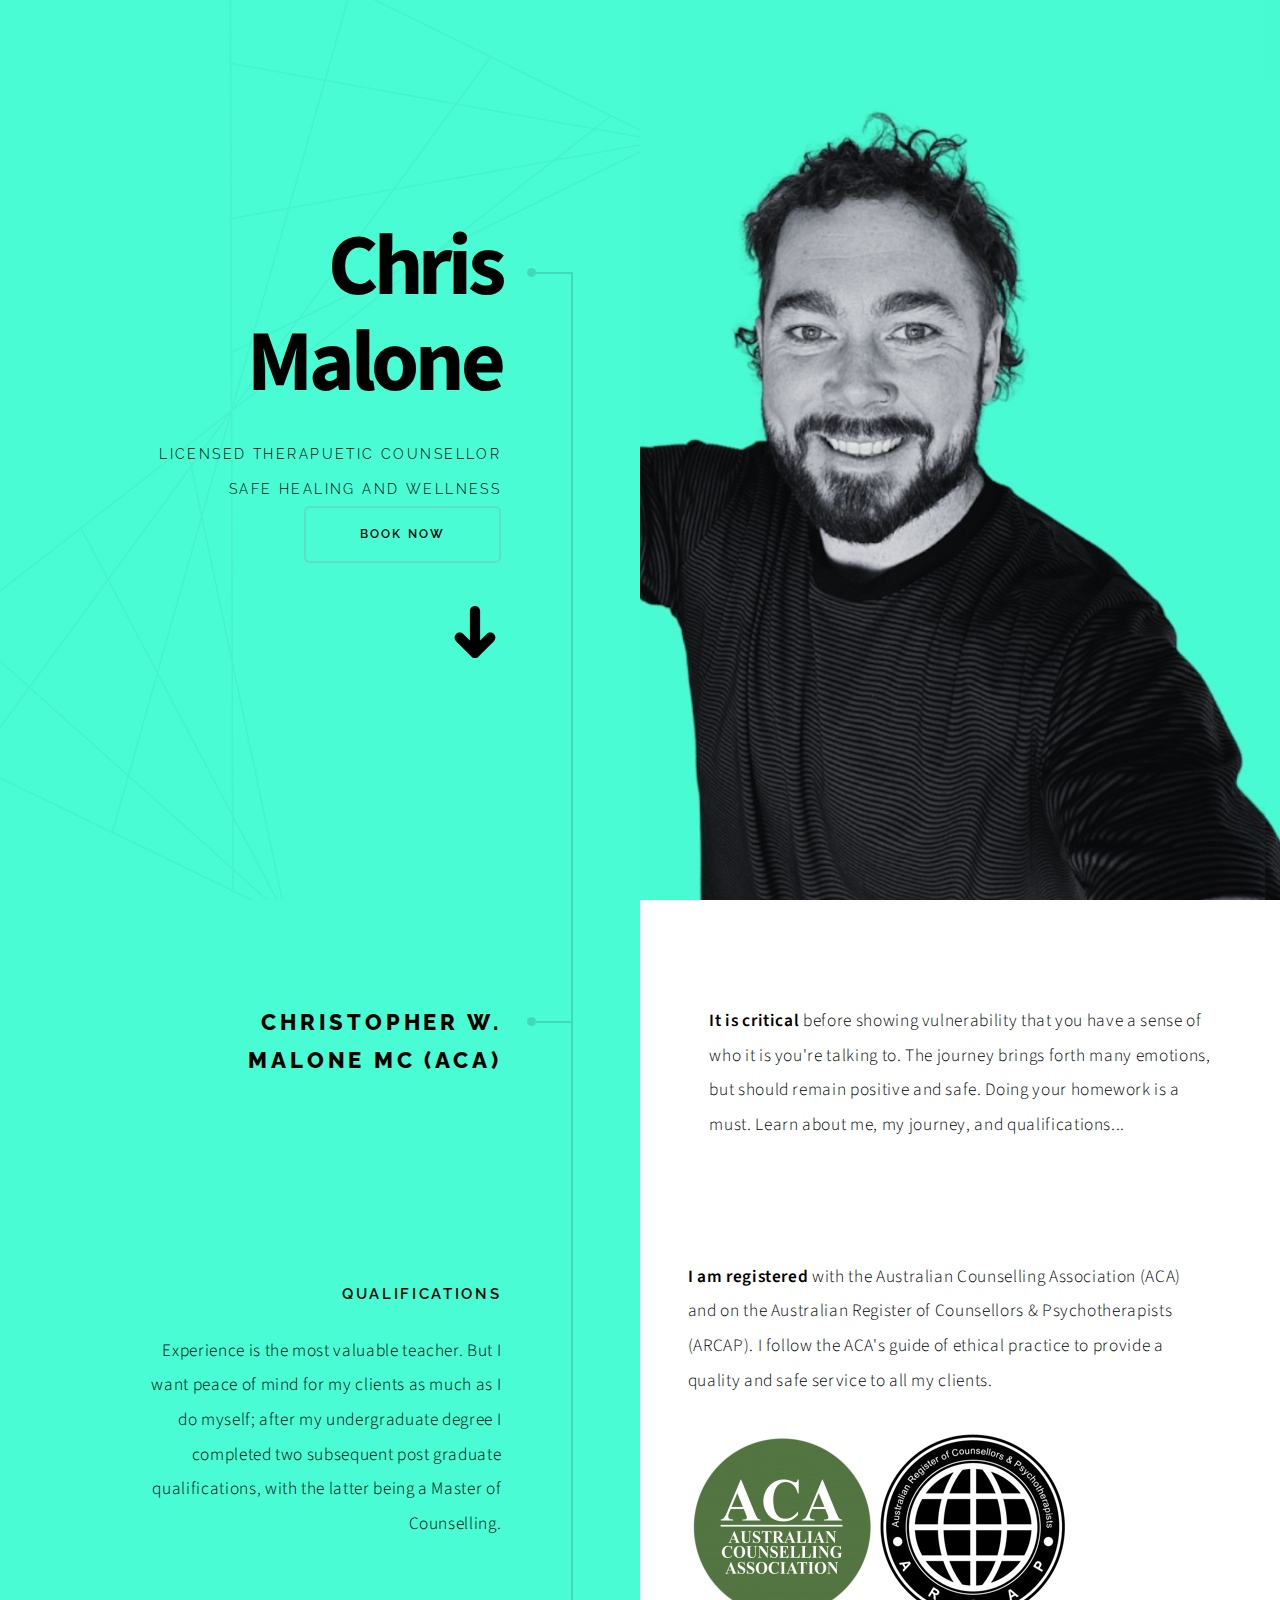
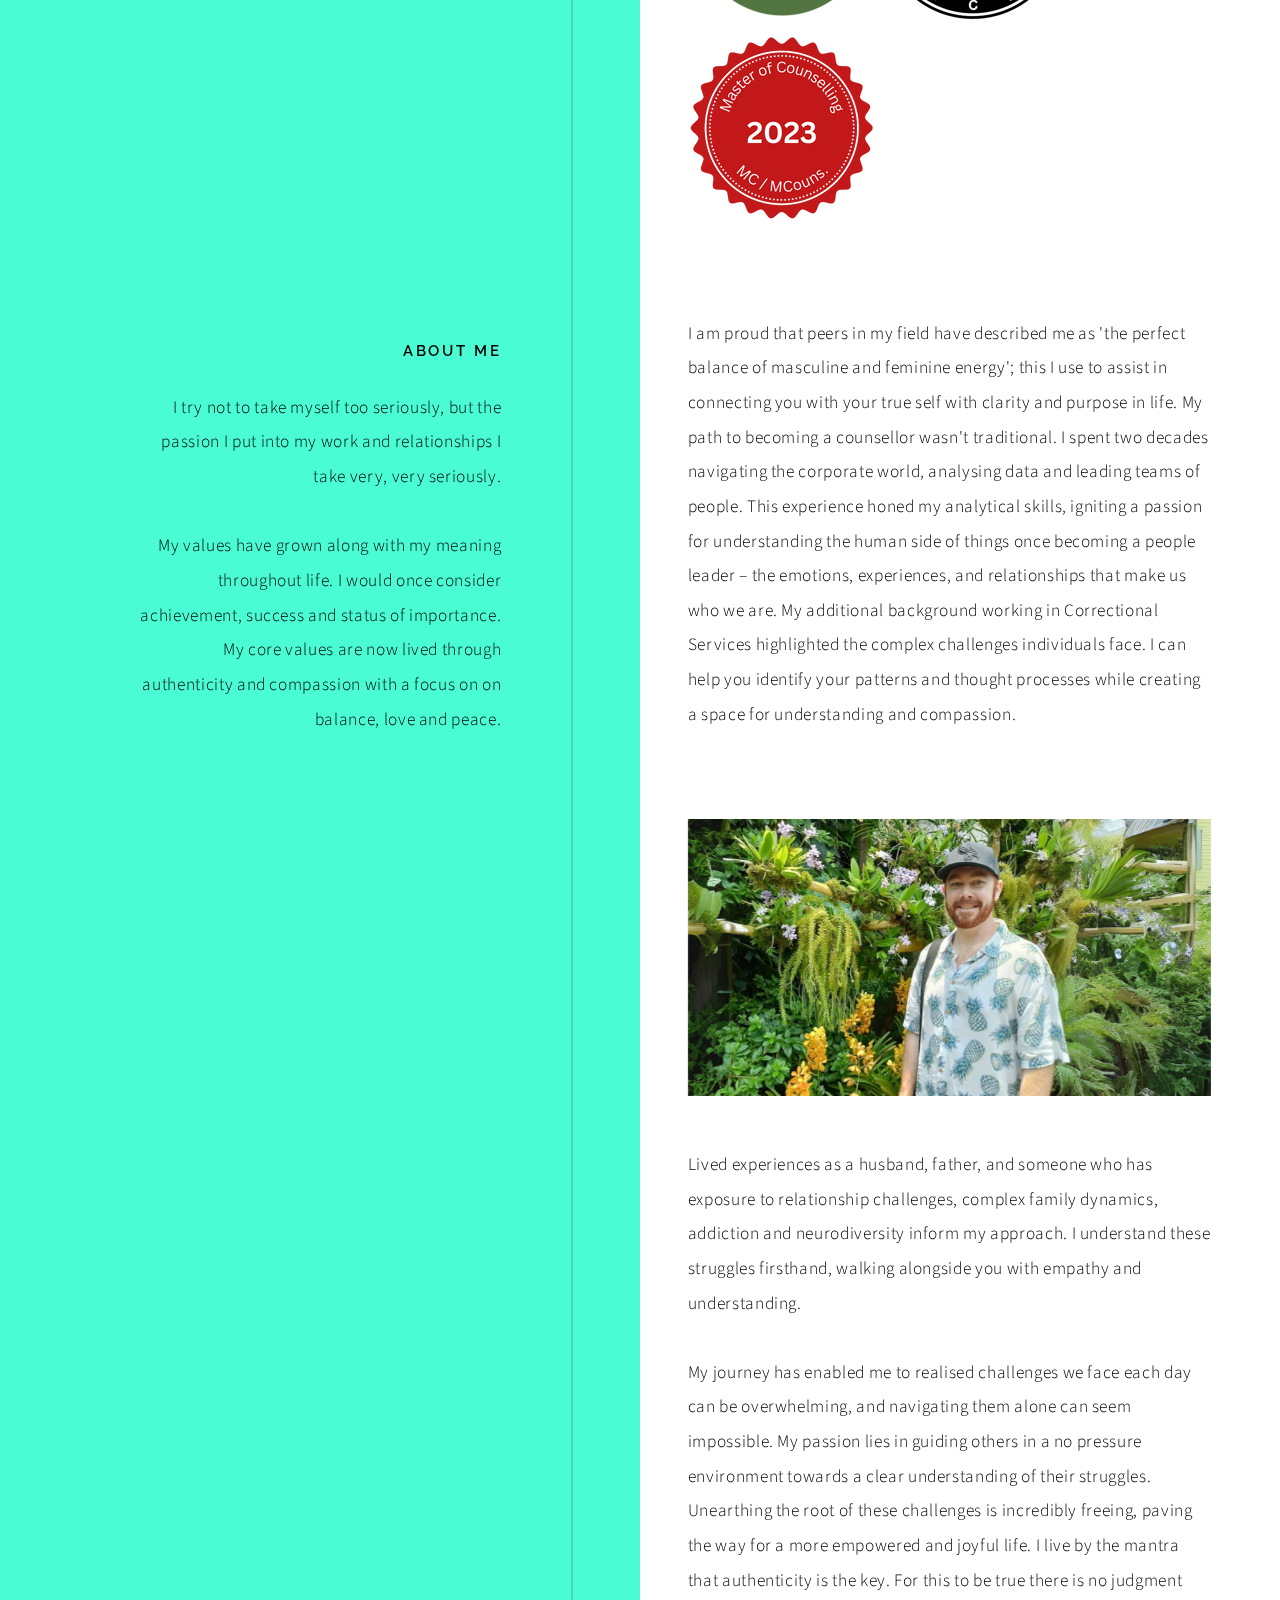
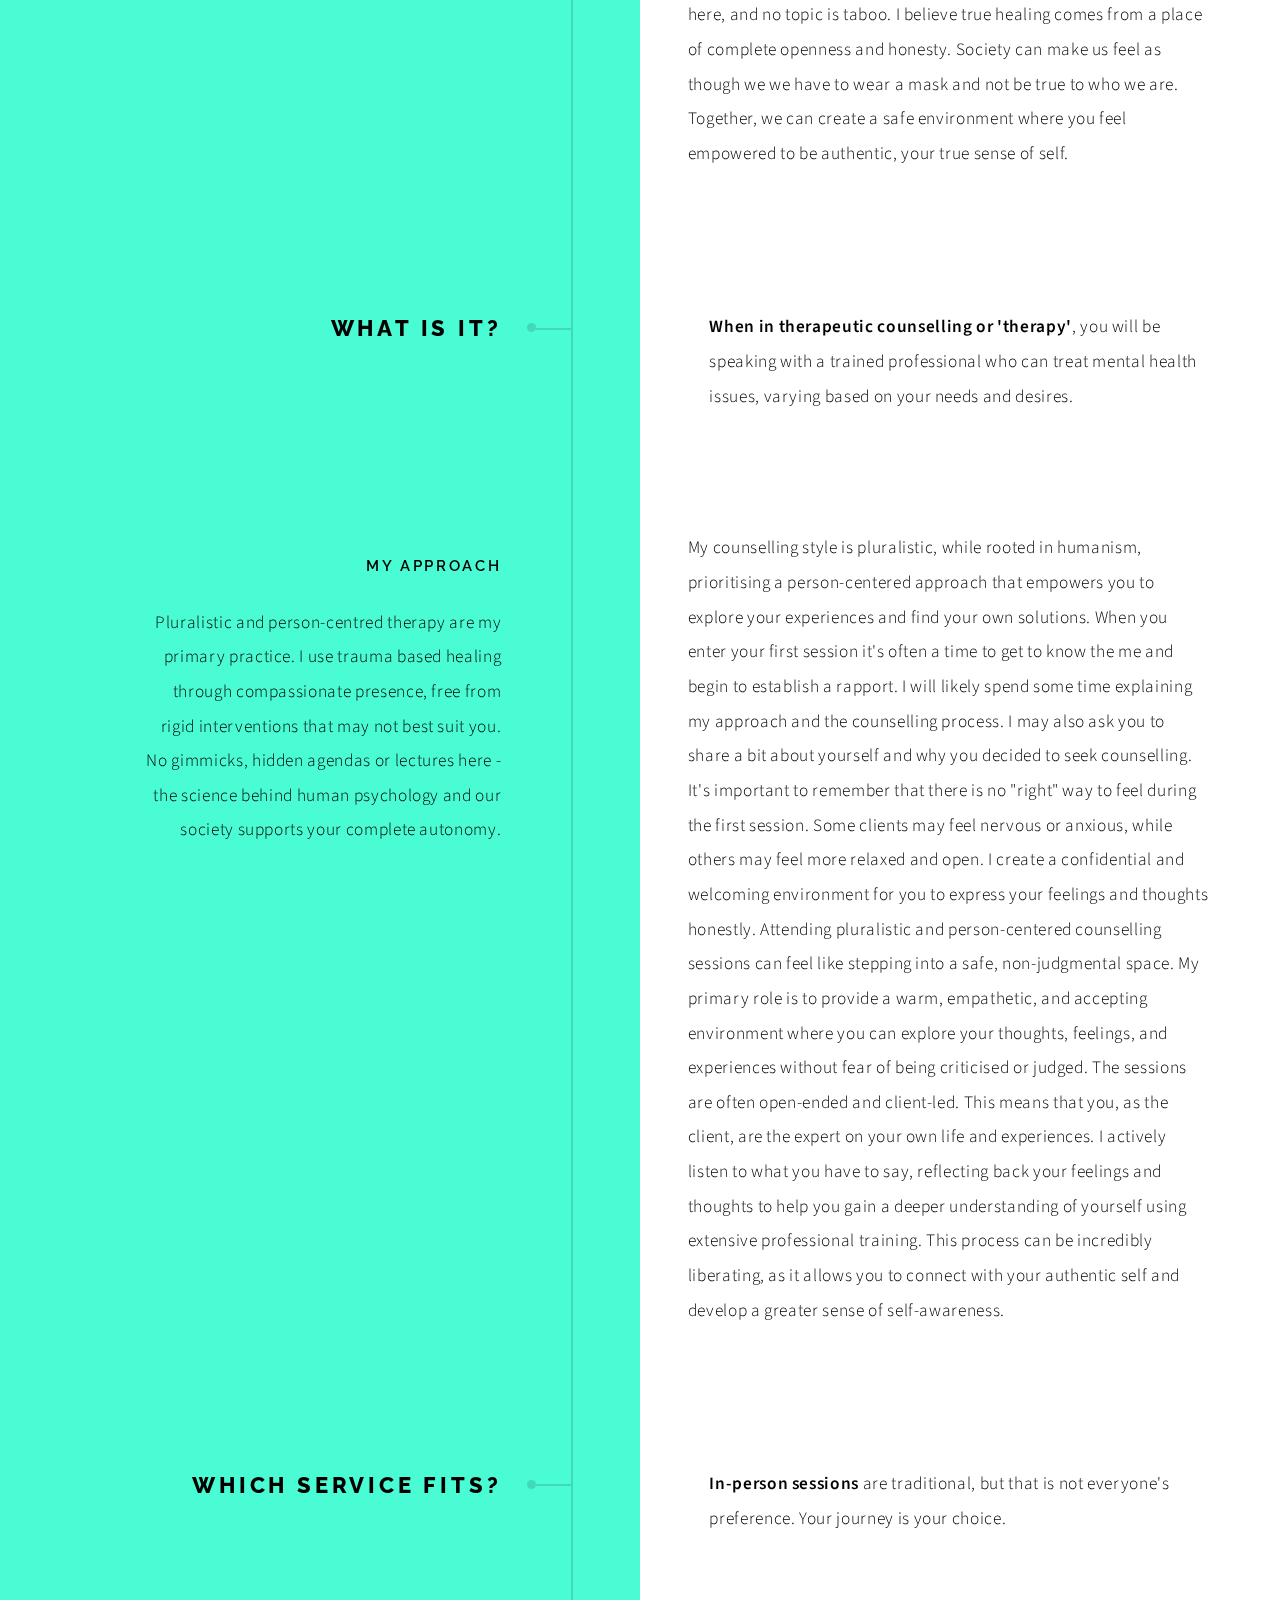
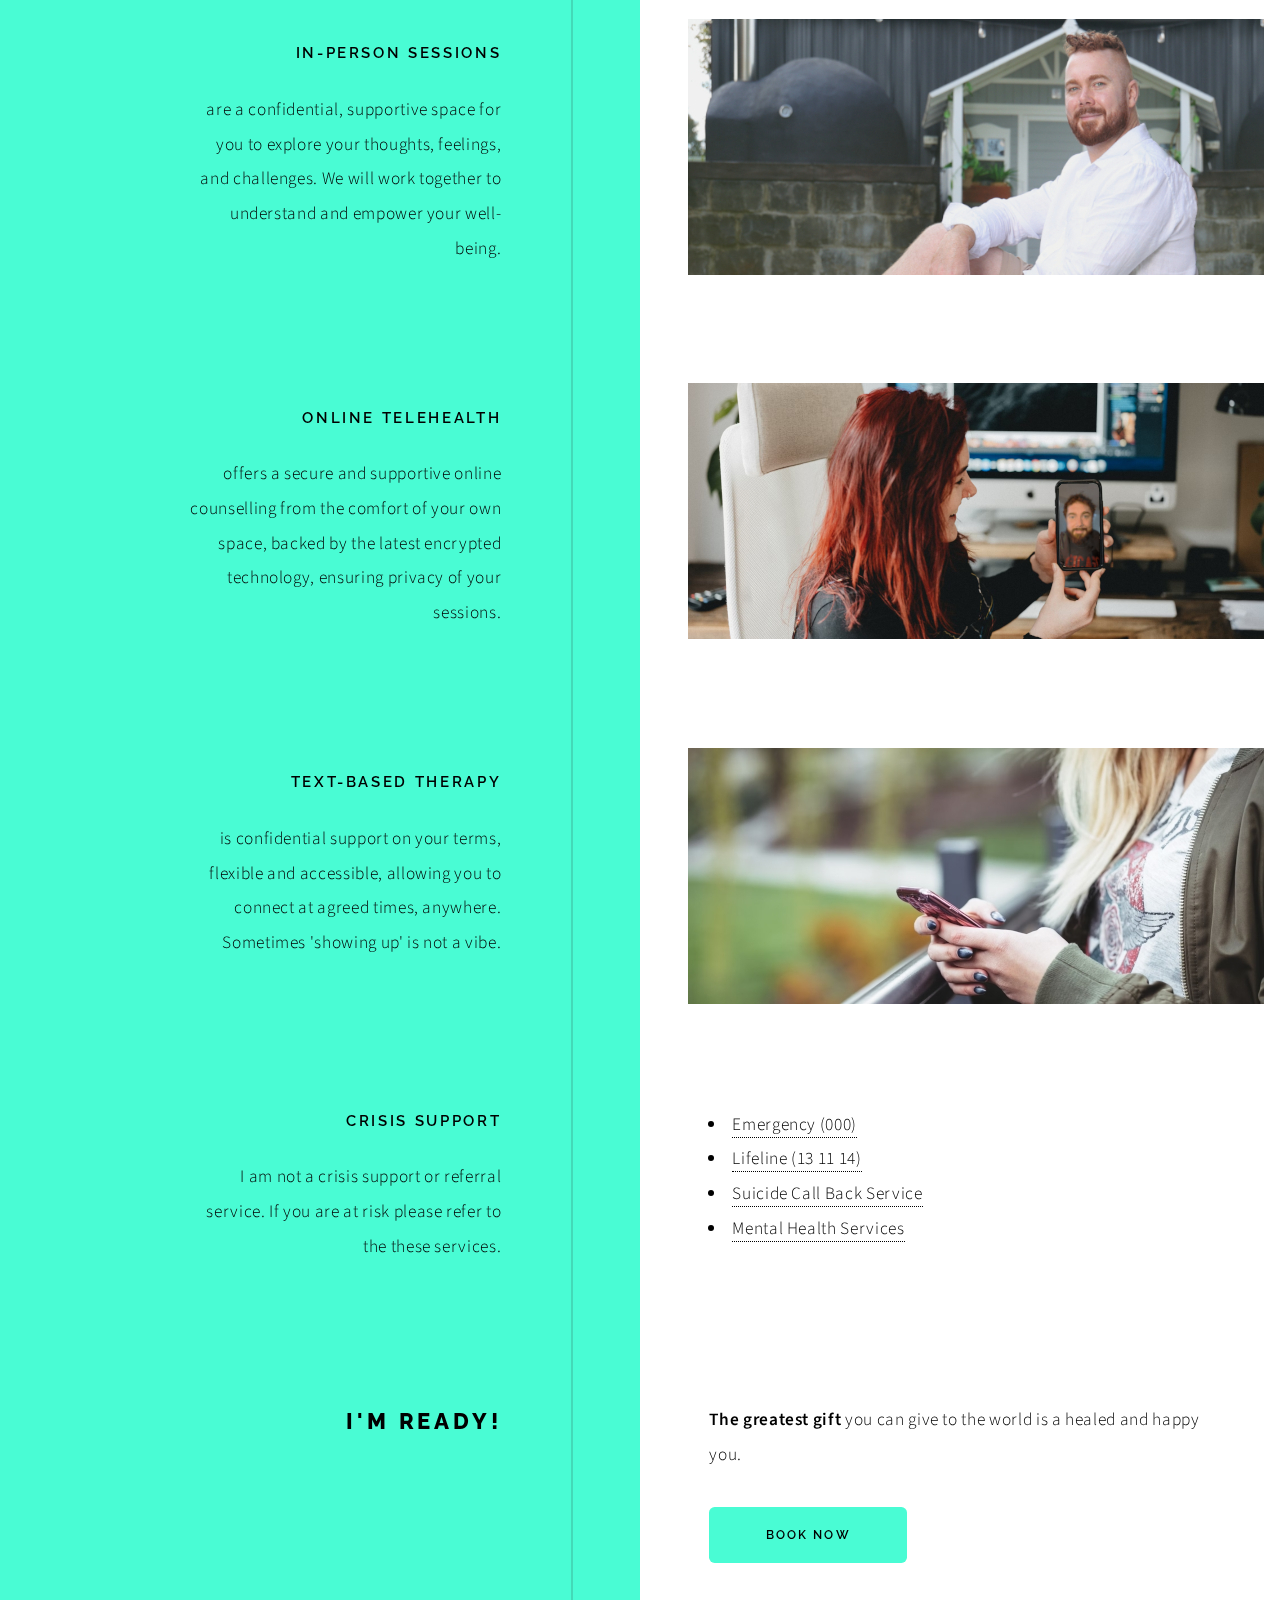
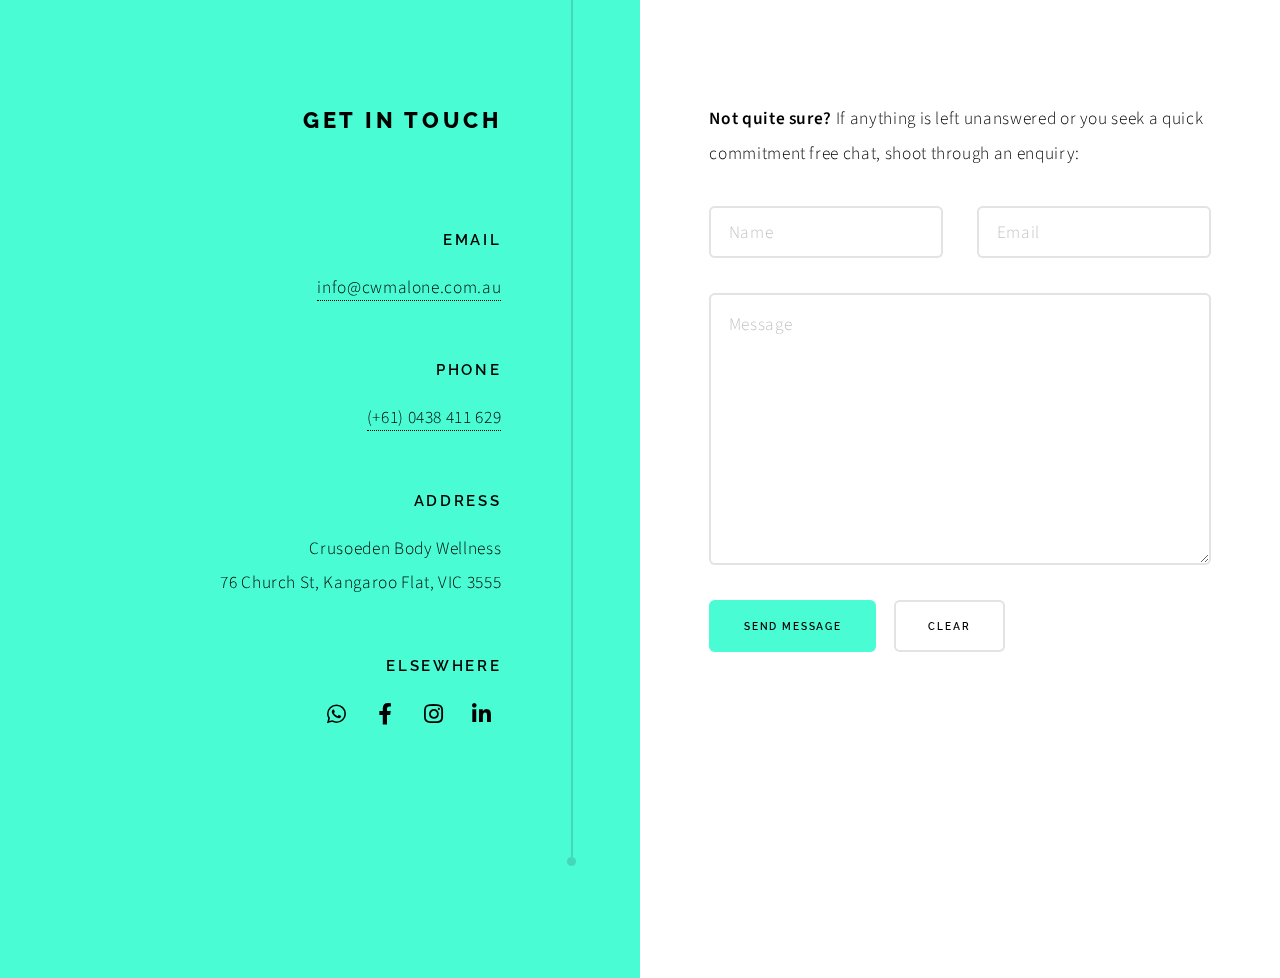
==== commit aff7559e: "New Site" ====
--- a/index.html
+++ b/index.html
@@ -1,214 +1,213 @@
 <!DOCTYPE HTML>
 <!--
-	Telephasic by HTML5 UP
-	html5up.net | @ajlkn
-	Free for personal and commercial use under the CCA 3.0 license (html5up.net/license)
--->
+   Paradigm Shift by HTML5 UP
+   html5up.net | @ajlkn
+   Free for personal and commercial use under the CCA 3.0 license (html5up.net/license)
+   -->
 <html>
-	<head>
-		<title>Bendigo Counselling | Christopher W. Malone, Master of Counselling - Counsellor In-Person and Secure Online Telehealth Therapy in Bendigo 3550 and Kangaroo Flat 3555</title>
-		<meta charset="utf-8" />
-		<meta name="viewport" content="width=device-width, initial-scale=1, user-scalable=no" />
-		<link rel="stylesheet" href="assets/css/main.css" />
-		<meta name="description" content="Telehealth, person-centred, down-to-earth, counselling. Chris' passion lies in guiding clients in a no pressure environment towards a clear understanding of their struggles. Unearthing the root of these challenges is incredibly freeing, paving the way for a more empowered and joyful life. Get counselling from a Bendigo based counsellor." />
-		<link rel="icon" type="image/x-icon" href="/favicon.ico" />
-	</head>
-	<body class="homepage is-preload">
-		<div id="page-wrapper">
-
-			<!-- Header -->
-				<div id="header-wrapper">
-					<div id="header" class="container">
-
-						<!-- Logo -->
-							<h1 id="logo"><a href="index.html">cwmalone.com.au</a></h1>
-
-						<!-- Nav -->
-							<nav id="nav">
-								<ul>
-									<li>
-										<a href="#">Site Menu</a>
-										<ul>
-											<li><a href="index.html">Home</a></li>	
-											<li><a href="https://www.halaxy.com/book/christopher-w-malone/location/994371">Book Online</a></li>
-											<li><a href="Learnmore.html">Learn More</a></li>
-											<li><a href="Aboutme.html">About Me</a></li>
-											<li><a href="#promo-wrapper">Services</a></li>
-											<li><a href="#footer">Contact</a></li>
-										</ul>
-									</li>
-									<li class="break">
-										<a href="#">Crisis Support</a>
-										<ul>
-											<li><a href="https://www.triplezero.gov.au/">Emergency (000)</a></li>
-											<li><a href="https://www.lifeline.org.au/">Lifeline (13 11 14)</a></li>
-											<li><a href="https://www.suicidecallbackservice.org.au/">Suicide Call Back Service</a></li>
-											<li><a href="https://www.health.vic.gov.au/mental-health-services/telephone-and-online-services">Mental Health Services</a></li> 
-										</ul>
-									</li>
-								</ul>
-							</nav>
-
-					</div>
-
-					<!-- Hero -->
-						<section id="hero" class="container">
-							<header>
-								<a href="#" class="image featured"><img src="images/Logo.png" alt="Counsellor Christopher W. Malone Counselling Logo" /></a>	
-							</header>
-							<p>Qualified and registered therapist partnering safe healing journeys.<br /> Talk-based therapy in Greater Bendigo (and across Australia online).</p>
-							<ul class="actions">
-								<li><a href="https://www.halaxy.com/book/christopher-w-malone/location/994371" class="button">Book Instantly Online</a></li>
-							</ul>
-						</section>
-
-				</div>
-
-			<!-- Features 1 -->
-				<div class="wrapper">
-					<div class="container">
-						<div class="row">
-							<section class="col-6 col-12-narrower feature">
-								<div class="image-wrapper first">
-									<a href="Learnmore.html" class="image featured first"><img src="images/pic01.jpg" alt="Empathy Woman Art Bendigo" /></a>
-								</div>
-								<header>
-									<h2>What does counselling<br />
-										actually look like?</h2>
-								</header>
-								<p>Even as a professional I find navigating through the fields of support, healing and mental-health confusing.
-									'What is therapy?', 'What is counselling?' and 'How does it work?' are all questions that we should ask
-									before taking that leap of faith. Learn what a session with me looks like, and if it's a fit for you.
-								</p>
-								<ul class="actions">
-									<li><a href="Learnmore.html" class="button">Learn more</a></li>
-								</ul>
-							</section>
-							<section class="col-6 col-12-narrower feature">
-								<div class="image-wrapper">
-									<a href="Aboutme.html" class="image featured"><img src="images/pic02.jpg" alt="Christopher W. Malone Photograph" /></a>
-								</div>
-								<header>
-									<h2>Who is Christopher and<br />
-										what's he about?</h2>
-								</header>
-								<p>It is critical before being vulnerable with a professional, you have a sense of who it is you're talking to.
-									The journey can bring forth many emotions, but should be positive and 
-									you should always feel safe. Doing the homework first is a must. Learn about me, my journey, and qualifications.</p>
-								<ul class="actions">
-									<li><a href="Aboutme.html" class="button">About me</a></li>
-								</ul>
-							</section>
-						</div>
-					</div>
-				</div>
-
-			<!-- Promo -->
-				<div id="promo-wrapper">
-					<section id="promo">
-						<h2>The greatest gift to give is a healed and happy you.</h2>
-						<a href="https://www.halaxy.com/book/christopher-w-malone/location/994371" class="button">Book Instantly Online</a>
-					</section>
-				</div>
-
-			<!-- Features 2 -->
-				<div class="wrapper">
-					<section class="container">
-						<header class="major">
-							<h2>Which service is right for me?</h2>
-							<p>In-person sessions are traditional, but that is not everyone's preference. Your journey is your choice.</p>
-						</header>
-						<div class="row features">
-							<section class="col-4 col-12-narrower feature">
-								<div class="image-wrapper first">
-									<a href="https://www.halaxy.com/book/christopher-w-malone/location/994371" class="image featured"><img src="images/pic03.jpg" alt="In-Person session, Kangaroo Flat therapy room" /></a>
-								</div>
-								<p>In-person sessions are a confidential, supportive space for you to explore your thoughts, feelings, and challenges. We will work together to understand and empower your well-being.</p>
-							</section>
-							<section class="col-4 col-12-narrower feature">
-								<div class="image-wrapper">
-									<a href="https://www.halaxy.com/book/christopher-w-malone/location/994371" class="image featured"><img src="images/pic04.jpg" alt="Online telehealth woman using computer" /></a>
-								</div>
-								<p>Online telehealth offers a secure and supportive online counselling from the comfort of your own space, backed by the latest encrypted technology, ensuring privacy of your sessions.</p>
-							</section>
-							<section class="col-4 col-12-narrower feature">
-								<div class="image-wrapper">
-									<a href="https://www.halaxy.com/book/christopher-w-malone/location/994371" class="image featured"><img src="images/pic05.jpg" alt="Person using smartphone in text-based therapy session" /></a>
-								</div>
-								<p>Text-based therapy is confidential support on your terms, flexible and accessible, allowing you to connect at agreed times, anywhere. Sometimes 'showing up' is not a vibe.</p>
-							</section>
-						</div>
-						<ul class="actions major">
-							<li><a href="https://www.halaxy.com/book/christopher-w-malone/location/994371" class="button">Book Instantly Online</a></li>
-						</ul>
-					</section>
-				</div>
-
-			<!-- Footer -->
-				<div id="footer-wrapper">
-					<div id="footer" class="container">
-						<header class="major">
-							<h2>How do I get in touch?</h2>
-							<p>If anything is left unanswered or you seek a five minute commitment<br />
-							free chat, contact me to ensure this is right for you.</p>
-						</header>
-						<div class="row">
-							<section class="col-6 col-12-narrower">
-								<form method="post" action="https://formspree.io/f/xwpevwyo">
-									<div class="row gtr-50">
-										<div class="col-6 col-12-mobile">
-											<input type="text" name="name" id="name" value="" placeholder="Name" />
-										</div>
-										<div class="col-6 col-12-mobile">
-											<input type="email" name="email" id="email"value="" placeholder="Email" />
-										</div>
-										<div class="col-12">
-											<textarea name="message"  id="message" placeholder="Message"></textarea>
-										</div>
-										<div class="col-12">
-											<ul class="actions">
-												<li><input type="submit" value="Send Message" /></li>
-												<li><input type="reset" value="Clear form" /></li>
-											</ul>
-										</div>
-									</div>
-								</form>
-							</section>
-							<section class="col-6 col-12-narrower">
-								<div class="row gtr-0">
-									<ul class="divided icons col-6 col-12-mobile">
-										<li class="icon brands fa-instagram"><a href="https://www.instagram.com/christopherwmalone"><span class="extra"></span>christopherwmalone</a></li>
-										<li class="icon brands fa-facebook-f"><a href="https://www.facebook.com/malone.christopher.w"><span class="extra"></span>malone.christopher.w</a></li>
-									</ul>
-									<ul class="divided icons col-6 col-12-mobile">
-										<li class="icon brands fa-linkedin"><a href="https://www.linkedin.com/in/christopher-w-malone"><span class="extra"></span>christopher-w-malone</a></li>
-										<li class="icon brands fa-whatsapp"><a href="https://api.whatsapp.com/send?phone=61438411629"><span class="extra"></span>0438 411 629</a></li>
-									</ul>
-									<ul class="divided icons col-6 col-12-mobile">
-										<li class="icon solid fa-envelope"><a href="mailto:info@cwmalone.com.au"><span class="extra"></span>info@cwmalone.com.au</a></li>
-										<li class="icon solid fa-home"><span class="extra"></span>Crusoeden Body Wellness<br />76 Church St, Kangaroo Flat, VIC 3555</li>
-									</ul>
-								</div>
-							</section>
-						</div>
-					</div>
-					<div id="copyright" class="container">
-						<ul class="menu">
-							<li>&copy; Christopher W. Malone</li><li>ABN: 12597592758</li><li><a href="Privacy Policy.pdf" target="_blank">Privacy Policy</a></li>
-							<li><a href="Terms of Service.pdf" target="_blank">Terms of Service</a></li><li>Design: <a href="http://html5up.net">HTML5 UP</a></li>
-						</ul>
-					</div>
-				</div>
-
-		</div>
-
-		<!-- Scripts -->
-			<script src="assets/js/jquery.min.js"></script>
-			<script src="assets/js/jquery.dropotron.min.js"></script>
-			<script src="assets/js/browser.min.js"></script>
-			<script src="assets/js/breakpoints.min.js"></script>
-			<script src="assets/js/util.js"></script>
-			<script src="assets/js/main.js"></script>
-
-	</body>
+   <head>
+      <title>Bendigo Counselling | Christopher W. Malone, Master of Counselling - Counsellor In-Person and Secure Online Telehealth Therapy in Bendigo 3550 and Kangaroo Flat 3555</title>
+      <meta charset="utf-8" />
+      <meta name="viewport" content="width=device-width, initial-scale=1, user-scalable=no" />
+      <meta name="description" content="Telehealth, pluralistic, down-to-earth, counselling. Chris' passion lies in guiding clients in a no pressure environment towards a clear understanding of their struggles. Unearthing the root of these challenges is incredibly freeing, paving the way for a more empowered and joyful life. Get counselling from a Bendigo based counsellor." />
+      <meta name="keywords" content="counselling,therapy,psychotherapy,mental health,wellbeing,emotional support,talk therapy,online counselling,telehealth counselling,mental health services,anxiety,depression,stress,burnout,trauma,grief,loss,relationship problems,couples therapy,marriage counselling,family therapy,parenting,child counselling,teen counselling,adolescent therapy,self-esteem,anger management,addiction counselling,eating disorders,sleep problems,workplace stress,counselling for adults,therapy for teenagers,family counselling services,couples counselling bendigo,mental health support for women,therapy for men,counselling for students,counselling bendigo,therapy bendigo,mental health services bendigo,psychologist bendigo,counsellor near me,therapist in bendigo,Cognitive Behavioral Therapy (CBT),Acceptance and Commitment Therapy (ACT),Dialectical Behavior Therapy (DBT),Psychodynamic therapy,Humanistic therapy,Solution-Focused Brief Therapy (SFBT),Narrative therapy,how to find a therapist,when to see a counsellor,getting mental health help,support for relationships,dealing with anger,affordable counselling in bendigo,online therapy for anxiety and depression,couples counselling for communication problems,therapy for teenagers with social anxiety,grief counselling after losing a parent,how to cope with stress at work,finding a trauma-informed therapist" />
+      <link rel="stylesheet" href="assets/css/main.css" />
+      <link rel="icon" type="image/x-icon" href="/favicon.ico" />
+   </head>
+   <body class="is-preload">
+      <div id="wrapper">
+      <section class="intro">
+         <header>
+            <h1>Chris Malone</h1>
+            <p>Licensed Therapuetic Counsellor
+               Safe healing and wellness
+               <a href="https://www.halaxy.com/book/christopher-w-malone/location/994371" class="button default large">Book now</a>
+            </p>
+            <ul class="actions">
+               <li><a href="#first" class="arrow scrolly"><span class="label">Next</span></a></li>
+            </ul>
+         </header>
+         <div class="content">
+            <span class="image fill" data-position="center"><img src="images/pic01.jpg" alt="Counsellor Christopher W. Malone Counselling" /></span>
+         </div>
+      </section>
+      <section id="first">
+         <header>
+            <h2>Christopher W. Malone MC (ACA)</h2>
+         </header>
+         <div class="content">
+            <p><strong>It is critical</strong> before showing vulnerability that you have a sense of who it is you're talking to. The journey brings forth many emotions, but should remain positive and safe. Doing your homework is a must. Learn about me, my journey, and qualifications...</p>
+         </div>
+      </section>
+      <section>
+         <header>
+            <h3>Qualifications</h3>
+            <p>Experience is the most valuable teacher. But I want peace of mind for my clients as much as I do myself; after my undergraduate degree I completed two subsequent post graduate qualifications, with the latter being a Master of Counselling.</p>
+         </header>
+         <div class="content">
+            <div class="gallery">
+               <p><strong>I am registered</strong> with the Australian Counselling Association (ACA) and on the Australian Register of Counsellors & Psychotherapists (ARCAP). I follow the ACA's guide of ethical practice to provide a quality and safe service to all my clients.</p>
+               <span class="image-wrapper"><img src="images/ACA.png" alt="ACA Logo" />  <img src="images/ARCAP.png" alt="ARCAP Logo" />  <img src="images/MC.png" alt="Masters Logo" /></span>
+            </div>
+         </div>
+      </section>
+      <section>
+         <header>
+            <h3>About me</h3>
+            <p>I try not to take myself too seriously, but the passion I put into my work and relationships I take very, very seriously.</p>
+            <p>My values have grown along with my meaning throughout life. I would once consider achievement, success and status of importance. My core values are now lived through authenticity and compassion with a focus on on balance, love and peace.</p>
+         </header>
+         <div class="content">
+            <div class="gallery">
+               <p>I am proud that peers in my field have described me as 'the perfect balance of masculine and feminine energy'; this I use to assist in connecting you with your true self with clarity and purpose in life. My path to becoming a counsellor wasn't traditional. I spent two decades navigating the corporate world, analysing data and leading teams of people. This experience honed my analytical skills, igniting a passion for understanding the human side of things once becoming a people leader – the emotions, experiences, and relationships that make us who we are. My additional background working in Correctional Services highlighted the complex challenges individuals face. I can help you identify your patterns and thought processes while creating a space for understanding and compassion.</p>
+               <span class="image main"><img src="images/pic02.jpg" alt="" /></span>
+               <p>Lived experiences as a husband, father, and someone who has exposure to relationship challenges, complex family dynamics, addiction and neurodiversity inform my approach. I understand these struggles firsthand, walking alongside you with empathy and understanding.</p>
+               <p>My journey has enabled me to realised challenges we face each day can be overwhelming, and navigating them alone can seem impossible. My passion lies in guiding others in a no pressure environment towards a clear understanding of their struggles. Unearthing the root of these challenges is incredibly freeing, paving the way for a more empowered and joyful life. I live by the mantra that authenticity is the key. For this to be true there is no judgment here, and no topic is taboo. I believe true healing comes from a place of complete openness and honesty. Society can make us feel as though we we have to wear a mask and not be true to who we are. Together, we can create a safe environment where you feel empowered to be authentic, your true sense of self.</p>
+            </div>
+         </div>
+      </section>
+      <section>
+         <header>
+            <h2>What is it?</h2>
+         </header>
+         <div class="content">
+            <p><strong>When in therapeutic counselling or 'therapy'</strong>, you will be speaking with a trained professional who can treat mental health issues, varying based on your needs and desires.</p>
+         </div>
+      </section>
+      <section>
+         <header>
+            <h3>My Approach</h3>
+            <p>Pluralistic and person-centred therapy are my primary practice. I use trauma based healing through compassionate presence, free from rigid interventions that may not best suit you. No gimmicks, hidden agendas or lectures here - the science behind human psychology and our society supports your complete autonomy.</p>
+         </header>
+         <div class="content">
+            <div class="gallery">
+               <p>My counselling style is pluralistic, while rooted in humanism, prioritising a person-centered approach that empowers you to explore your experiences and find your own solutions. When you enter your first session it's often a time to get to know the me and begin to establish a rapport. I will likely spend some time explaining my approach and the counselling process. I may also ask you to share a bit about yourself and why you decided to seek counselling. It's important to remember that there is no "right" way to feel during the first session. Some clients may feel nervous or anxious, while others may feel more relaxed and open. I create a confidential and welcoming environment for you to express your feelings and thoughts honestly.
+                  Attending pluralistic and person-centered counselling sessions can feel like stepping into a safe, non-judgmental space. My primary role is to provide a warm, empathetic, and accepting environment where you can explore your thoughts, feelings, and experiences without fear of being criticised or judged. The sessions are often open-ended and client-led. This means that you, as the client, are the expert on your own life and experiences. I actively listen to what you have to say, reflecting back your feelings and thoughts to help you gain a deeper understanding of yourself using extensive professional training. This process can be incredibly liberating, as it allows you to connect with your authentic self and develop a greater sense of self-awareness.
+               </p>
+            </div>
+         </div>
+      </section>
+      <section>
+         <header>
+            <h2>Which service fits?</h2>
+         </header>
+         <div class="content">
+            <p><strong>In-person sessions</strong> are traditional, but that is not everyone's preference. Your journey is your choice.</p>
+            <section>
+               <header>
+                  <h3>In-person sessions</h3>
+                  <p>are a confidential, supportive space for you to explore your thoughts, feelings, and challenges. We will work together to understand and empower your well-being.</p>
+               </header>
+               <div class="content">
+                  <div class="gallery">
+                     <img src="images/pic03.jpg" class="landscape" alt="Chris Malone sitting on grass" />
+                  </div>
+               </div>
+            </section>
+            <section>
+               <header>
+                  <h3>Online telehealth</h3>
+                  <p>offers a secure and supportive online counselling from the comfort of your own space, backed by the latest encrypted technology, ensuring privacy of your sessions.</p>
+               </header>
+               <div class="content">
+                  <div class="gallery">
+                     <img src="images/pic04.jpg" class="landscape" alt="Telehealth session with Chris" />	
+                  </div>
+               </div>
+            </section>
+            <section>
+               <header>
+                  <h3>Text-based therapy</h3>
+                  <p>is confidential support on your terms, flexible and accessible, allowing you to connect at agreed times, anywhere. Sometimes 'showing up' is not a vibe.</p>
+               </header>
+               <div class="content">
+                  <div class="gallery">
+                     <img src="images/pic05.jpg" class="landscape" alt="Texting with Chris" />
+                  </div>
+               </div>
+            </section>
+            <section>
+               <header>
+                  <h3>Crisis Support</h3>
+                  <p>I am not a crisis support or referral service. If you are at risk please refer to the these services.</p>
+               </header>
+               <div class="content">
+                  <ul>
+                     <li><a href="https://www.triplezero.gov.au/">Emergency (000)</a></li>
+                     <li><a href="https://www.lifeline.org.au/">Lifeline (13 11 14)</a></li>
+                     <li><a href="https://www.suicidecallbackservice.org.au/">Suicide Call Back Service</a></li>
+                     <li><a href="https://www.health.vic.gov.au/mental-health-services/telephone-and-online-services">Mental Health Services</a></li>
+                  </ul>
+            </div>
+      </section>
+      <section>
+      <header>
+      <h2>I'm ready!</h2>
+      </header>
+      <div class="content">
+      <p><strong>The greatest gift</strong> you can give to the world is a healed and happy you.</p>
+      <ul class="actions">
+      <li><a href="https://www.halaxy.com/book/christopher-w-malone/location/994371" class="button primary large">Book now</a></li>
+      </ul>
+      </div>
+      </section>
+      <section>
+      <header>
+      <h2>Get in touch</h2>
+      </header>
+      <div class="content">
+      <p><strong>Not quite sure?</strong> If anything is left unanswered or you seek a quick commitment free chat, shoot through an enquiry:</p>
+      <form method="post" action="https://formspree.io/f/xwpevwyo">
+      <div class="fields">
+      <div class="field half">
+      <input type="text" name="name" id="name" value="" placeholder="Name" />
+      </div>
+      <div class="field half">
+      <input type="email" name="email" id="email"value="" placeholder="Email" />
+      </div>
+      <div class="field">
+      <textarea name="message" id="message" placeholder="Message" rows="7"></textarea>
+      </div>
+      </div>
+      <ul class="actions">
+      <li><input type="submit" value="Send Message" class="button primary" /></li>
+      <li><input type="reset" value="Clear" /></li>
+      </ul>
+      </form>
+      </div>
+      <footer>
+      <ul class="items">
+      <li>
+      <h3>Email</h3>
+      <a href="mailto:info@cwmalone.com.au">info@cwmalone.com.au</a>
+      </li>
+      <li>
+      <h3>Phone</h3>
+      <a href="tel:+61438411629">(+61) 0438 411 629</a>
+      </li>
+      <li>
+      <h3>Address</h3>
+      <span>Crusoeden Body Wellness<br />76 Church St, Kangaroo Flat, VIC 3555</span>
+      </li>
+      <li>
+      <h3>Elsewhere</h3>
+      <ul class="icons">
+      <li><a href="https://api.whatsapp.com/send?phone=61438411629" class="icon brands fa-whatsapp"><span class="label">WhatsApp</span></a></li>
+      <li><a href="https://www.facebook.com/malone.christopher.w" class="icon brands fa-facebook-f"><span class="label">Facebook</span></a></li>
+      <li><a href="https://www.instagram.com/christopherwmalone" class="icon brands fa-instagram"><span class="label">Instagram</span></a></li>
+      <li><a href="https://www.linkedin.com/in/christopher-w-malone" class="icon brands fa-linkedin-in"><span class="label">LinkedIn</span></a></li>
+      </ul>
+      </li>
+      </ul>
+      </footer>
+      </section>
+      <div class="copyright">&copy; Christopher W. Malone | ABN: 12597592758 | <a href="Privacy Policy.pdf" target="_blank">Privacy Policy</a> | <a href="Terms of Service.pdf" target="_blank">Terms of Service</a> | Design: <a href="http://html5up.net">HTML5 UP</a></div>
+      </div>
+      <script src="assets/js/jquery.min.js"></script>
+      <script src="assets/js/jquery.scrolly.min.js"></script>
+      <script src="assets/js/browser.min.js"></script>
+      <script src="assets/js/breakpoints.min.js"></script>
+      <script src="assets/js/util.js"></script>
+      <script src="assets/js/main.js"></script>
+   </body>
 </html>--- a/assets/css/main.css
+++ b/assets/css/main.css
@@ -1,8 +1,8 @@
-@import url("fontawesome-all.min.css");
-@import url("https://fonts.googleapis.com/css?family=Source+Sans+Pro:300,300italic,400,400italic,600");
+@import url(fontawesome-all.min.css);
+@import url("https://fonts.googleapis.com/css?family=Source+Sans+Pro:300,600,700,300i,600i,700i|Raleway:600,800");
 
 /*
-	Telephasic by HTML5 UP
+	Paradigm Shift by HTML5 UP
 	html5up.net | @ajlkn
 	Free for personal and commercial use under the CCA 3.0 license (html5up.net/license)
 */
@@ -78,6 +78,18 @@
 		width: device-width;
 	}
 
+	body {
+		-ms-overflow-style: scrollbar;
+	}
+
+	@media screen and (max-width: 480px) {
+
+		html, body {
+			min-width: 320px;
+		}
+
+	}
+
 	html {
 		box-sizing: border-box;
 	}
@@ -86,13 +98,13 @@
 		box-sizing: inherit;
 	}
 
+	html {
+		overflow-x: hidden;
+	}
+
 	body {
-		background: #f5f7fa;
-		font-family: 'Source Sans Pro', sans-serif;
-		font-weight: 300;
-		color: #52575c;
-		line-height: 1.75em;
-		font-size: 14pt;
+		background: #ffffff;
+		overflow-x: hidden;
 	}
 
 		body.is-preload *, body.is-preload *:before, body.is-preload *:after {
@@ -106,174 +118,240 @@
 			transition: none !important;
 		}
 
-	input, textarea, select {
-		font-family: 'Source Sans Pro', sans-serif;
+/* Typography */
+
+	html {
+		font-size: 18pt;
+	}
+
+		@media screen and (max-width: 1920px) {
+
+			html {
+				font-size: 13pt;
+			}
+
+		}
+
+		@media screen and (max-width: 1152px) {
+
+			html {
+				font-size: 14pt;
+			}
+
+		}
+
+		@media screen and (max-width: 736px) {
+
+			html {
+				font-size: 12pt;
+			}
+
+		}
+
+		@media screen and (max-width: 480px) {
+
+			html {
+				font-size: 11pt;
+			}
+
+		}
+
+	body {
+		background-color: #ffffff;
+		color: #000000;
+	}
+
+	body, input, select, textarea {
+		color: #000000;
+		font-family: "Source Sans Pro", Helvetica, sans-serif;
+		font-size: 1rem;
 		font-weight: 300;
-		color: #52575c;
-		line-height: 1.75em;
-		font-size: 15pt;
-	}
-
-	h1, h2, h3, h4, h5, h6 {
-		font-weight: 300;
-		color: #52575c;
-	}
-
-	h1 a, h2 a, h3 a, h4 a, h5 a, h6 a {
-		color: inherit;
+		letter-spacing: 0.0375em;
+		line-height: 2;
+	}
+
+	a {
+		-moz-transition: border-bottom-color 0.25s ease-in-out;
+		-webkit-transition: border-bottom-color 0.25s ease-in-out;
+		-ms-transition: border-bottom-color 0.25s ease-in-out;
+		transition: border-bottom-color 0.25s ease-in-out;
 		text-decoration: none;
-	}
-
-	h2 {
-		font-size: 2em;
-		line-height: 1.25em;
-	}
-
-	h3 {
-		font-size: 1.5em;
-		line-height: 1.5em;
-	}
-
-	a {
-		-moz-transition: color 0.25s ease-in-out, border-color 0.25s ease-in-out, background-color 0.25s ease-in-out;
-		-webkit-transition: color 0.25s ease-in-out, border-color 0.25s ease-in-out, background-color 0.25s ease-in-out;
-		-ms-transition: color 0.25s ease-in-out, border-color 0.25s ease-in-out, background-color 0.25s ease-in-out;
-		transition: color 0.25s ease-in-out, border-color 0.25s ease-in-out, background-color 0.25s ease-in-out;
-		color: inherit;
-		text-decoration: none;
-		border-bottom: dotted 1px #62676c;
+		color: #000000;
+		border-bottom: dotted 1px;
 	}
 
 		a:hover {
-			color: #e32952;
-			border-bottom-color: rgba(255, 255, 255, 0);
+			text-decoration: none;
+			border-bottom-color: transparent;
 		}
 
 	strong, b {
-		font-weight: 400;
-		color: #42474c;
+		font-weight: 600;
+		color: #000000;
 	}
 
 	em, i {
 		font-style: italic;
 	}
 
+	p {
+		margin: 0 0 2rem 0;
+	}
+
+	h1, h2, h3, h4, h5, h6 {
+		color: #000000;
+		font-family: "Raleway", Helvetica, sans-serif;
+		font-weight: 600;
+		letter-spacing: 0.175em;
+		line-height: 1.75;
+		margin: 0 0 1.5rem 0;
+		text-transform: uppercase;
+	}
+
+		h1 a, h2 a, h3 a, h4 a, h5 a, h6 a {
+			color: inherit;
+			text-decoration: none;
+		}
+
+	h1 {
+		font-family: "Source Sans Pro", Helvetica, sans-serif;
+		font-size: 5rem;
+		font-weight: 700;
+		letter-spacing: -0.05em;
+		line-height: 1.1;
+		margin: 0 0 1.5rem 0;
+		text-transform: none;
+	}
+
+	h2 {
+		font-size: 1.25rem;
+		font-weight: 800;
+		margin: 0 0 2rem 0;
+	}
+
+	h3 {
+		font-size: 0.875rem;
+	}
+
+	h4 {
+		font-size: 0.875rem;
+	}
+
+	h5 {
+		font-size: 0.75rem;
+	}
+
+	h6 {
+		font-size: 0.625rem;
+	}
+
+	@media screen and (max-width: 736px) {
+
+		h1 {
+			font-size: 4.5rem;
+			line-height: 1.1;
+		}
+
+		h2 {
+			font-size: 1.25rem;
+			line-height: 1.7;
+		}
+
+		h3 {
+			font-size: 0.9rem;
+		}
+
+		h4 {
+			font-size: 0.75rem;
+		}
+
+		h5 {
+			font-size: 0.675rem;
+		}
+
+	}
+
+	@media screen and (max-width: 360px) {
+
+		h1 {
+			font-size: 3.75rem;
+		}
+
+		h2 {
+			font-size: 1.125rem;
+		}
+
+		h3 {
+			font-size: 0.8rem;
+		}
+
+		h4 {
+			font-size: 0.675rem;
+		}
+
+		h5 {
+			font-size: 0.675rem;
+		}
+
+	}
+
 	sub {
+		font-size: 0.8rem;
 		position: relative;
-		top: 0.5em;
-		font-size: 0.8em;
+		top: 0.5rem;
 	}
 
 	sup {
+		font-size: 0.8rem;
 		position: relative;
-		top: -0.5em;
-		font-size: 0.8em;
-	}
+		top: -0.5rem;
+	}
+
+	blockquote {
+		border-left: solid 0.5rem rgba(144, 144, 144, 0.25);
+		font-style: italic;
+		margin: 0 0 2rem 0;
+		padding: 1rem 0 1rem 2rem;
+	}
+
+	code {
+		background: rgba(144, 144, 144, 0.1);
+		border-radius: 0.325rem;
+		font-family: "Courier New", monospace;
+		font-size: 0.9rem;
+		margin: 0 0.25rem;
+		padding: 0.25rem 0.65rem;
+	}
+
+	pre {
+		-webkit-overflow-scrolling: touch;
+		font-family: "Courier New", monospace;
+		font-size: 0.9rem;
+		margin: 0 0 2rem 0;
+		width: 100%;
+	}
+
+		pre code {
+			display: block;
+			line-height: 1.75;
+			padding: 1rem 1.5rem;
+			overflow-x: auto;
+		}
 
 	hr {
 		border: 0;
-		border-top: solid 1px #c2c7cc;
-	}
-
-	blockquote {
-		border-left: solid 0.5em #c2c7cc;
-		padding: 1em 0 1em 2em;
-		font-style: italic;
-	}
-
-	p, ul, ol, dl, table {
-		margin-bottom: 1.5em;
-	}
-
-	br.clear {
-		clear: both;
-	}
-
-	.features {
-		margin-bottom: 1.5em;
-	}
-
-	.feature {
-		text-align: center;
-	}
-
-/* Sections/Article */
-
-	section, article {
-		margin-bottom: 3em;
-	}
-
-	section > :last-child,
-	article > :last-child,
-	section:last-child,
-	article:last-child {
-		margin-bottom: 0;
-	}
-
-	.row > section, .row > article {
-		margin-bottom: 0;
-	}
-
-	header {
-		margin-bottom: 1.5em;
-	}
-
-		header > p {
-			display: block;
-			color: #e32952;
-			padding: 0.75em 0 1em 0;
-			font-size: 1.5em;
-			line-height: 1.5em;
-		}
-
-		header.major {
-			text-align: center;
-		}
-
-/* Container */
-
-	.container {
-		margin: 0 auto;
-		max-width: 100%;
-		width: 1200px;
-	}
-
-		@media screen and (max-width: 1280px) {
-
-			.container {
-				width: 960px;
-			}
-
-		}
-
-		@media screen and (max-width: 1080px) {
-
-			.container {
-				width: 100%;
-			}
-
-		}
-
-		@media screen and (max-width: 820px) {
-
-			.container {
-				width: 100%;
-			}
-
+		border-bottom: solid 2px rgba(144, 144, 144, 0.25);
+		margin: 3rem 0;
+	}
+
+		hr.major {
+			margin: 5rem 0;
 		}
 
 		@media screen and (max-width: 736px) {
 
-			.container {
-				width: 100%;
-			}
-
-		}
-
-		@media screen and (max-width: 480px) {
-
-			.container {
-				width: 100%;
+			hr.major {
+				margin: 3rem 0;
 			}
 
 		}
@@ -420,108 +498,108 @@
 		}
 
 		.row.gtr-0 {
-			margin-top: 0px;
-			margin-left: 0px;
+			margin-top: 0;
+			margin-left: 0rem;
 		}
 
 			.row.gtr-0 > * {
-				padding: 0px 0 0 0px;
+				padding: 0 0 0 0rem;
 			}
 
 			.row.gtr-0.gtr-uniform {
-				margin-top: 0px;
+				margin-top: 0rem;
 			}
 
 				.row.gtr-0.gtr-uniform > * {
-					padding-top: 0px;
+					padding-top: 0rem;
 				}
 
 		.row.gtr-25 {
-			margin-top: -12.5px;
-			margin-left: -12.5px;
+			margin-top: 0;
+			margin-left: -0.5rem;
 		}
 
 			.row.gtr-25 > * {
-				padding: 12.5px 0 0 12.5px;
+				padding: 0 0 0 0.5rem;
 			}
 
 			.row.gtr-25.gtr-uniform {
-				margin-top: -12.5px;
+				margin-top: -0.5rem;
 			}
 
 				.row.gtr-25.gtr-uniform > * {
-					padding-top: 12.5px;
+					padding-top: 0.5rem;
 				}
 
 		.row.gtr-50 {
-			margin-top: -25px;
-			margin-left: -25px;
+			margin-top: 0;
+			margin-left: -1rem;
 		}
 
 			.row.gtr-50 > * {
-				padding: 25px 0 0 25px;
+				padding: 0 0 0 1rem;
 			}
 
 			.row.gtr-50.gtr-uniform {
-				margin-top: -25px;
+				margin-top: -1rem;
 			}
 
 				.row.gtr-50.gtr-uniform > * {
-					padding-top: 25px;
+					padding-top: 1rem;
 				}
 
 		.row {
-			margin-top: -50px;
-			margin-left: -50px;
+			margin-top: 0;
+			margin-left: -2rem;
 		}
 
 			.row > * {
-				padding: 50px 0 0 50px;
+				padding: 0 0 0 2rem;
 			}
 
 			.row.gtr-uniform {
-				margin-top: -50px;
+				margin-top: -2rem;
 			}
 
 				.row.gtr-uniform > * {
-					padding-top: 50px;
+					padding-top: 2rem;
 				}
 
 		.row.gtr-150 {
-			margin-top: -75px;
-			margin-left: -75px;
+			margin-top: 0;
+			margin-left: -3rem;
 		}
 
 			.row.gtr-150 > * {
-				padding: 75px 0 0 75px;
+				padding: 0 0 0 3rem;
 			}
 
 			.row.gtr-150.gtr-uniform {
-				margin-top: -75px;
+				margin-top: -3rem;
 			}
 
 				.row.gtr-150.gtr-uniform > * {
-					padding-top: 75px;
+					padding-top: 3rem;
 				}
 
 		.row.gtr-200 {
-			margin-top: -100px;
-			margin-left: -100px;
+			margin-top: 0;
+			margin-left: -4rem;
 		}
 
 			.row.gtr-200 > * {
-				padding: 100px 0 0 100px;
+				padding: 0 0 0 4rem;
 			}
 
 			.row.gtr-200.gtr-uniform {
-				margin-top: -100px;
+				margin-top: -4rem;
 			}
 
 				.row.gtr-200.gtr-uniform > * {
-					padding-top: 100px;
-				}
-
-		@media screen and (max-width: 1280px) {
+					padding-top: 4rem;
+				}
+
+		@media screen and (max-width: 1920px) {
 
 			.row {
 				display: flex;
@@ -562,211 +640,211 @@
 					align-items: flex-end;
 				}
 
-				.row > .imp-normal {
+				.row > .imp-xlarge {
 					order: -1;
 				}
 
-				.row > .col-1-normal {
+				.row > .col-1-xlarge {
 					width: 8.33333%;
 				}
 
-				.row > .off-1-normal {
+				.row > .off-1-xlarge {
 					margin-left: 8.33333%;
 				}
 
-				.row > .col-2-normal {
+				.row > .col-2-xlarge {
 					width: 16.66667%;
 				}
 
-				.row > .off-2-normal {
+				.row > .off-2-xlarge {
 					margin-left: 16.66667%;
 				}
 
-				.row > .col-3-normal {
+				.row > .col-3-xlarge {
 					width: 25%;
 				}
 
-				.row > .off-3-normal {
+				.row > .off-3-xlarge {
 					margin-left: 25%;
 				}
 
-				.row > .col-4-normal {
+				.row > .col-4-xlarge {
 					width: 33.33333%;
 				}
 
-				.row > .off-4-normal {
+				.row > .off-4-xlarge {
 					margin-left: 33.33333%;
 				}
 
-				.row > .col-5-normal {
+				.row > .col-5-xlarge {
 					width: 41.66667%;
 				}
 
-				.row > .off-5-normal {
+				.row > .off-5-xlarge {
 					margin-left: 41.66667%;
 				}
 
-				.row > .col-6-normal {
+				.row > .col-6-xlarge {
 					width: 50%;
 				}
 
-				.row > .off-6-normal {
+				.row > .off-6-xlarge {
 					margin-left: 50%;
 				}
 
-				.row > .col-7-normal {
+				.row > .col-7-xlarge {
 					width: 58.33333%;
 				}
 
-				.row > .off-7-normal {
+				.row > .off-7-xlarge {
 					margin-left: 58.33333%;
 				}
 
-				.row > .col-8-normal {
+				.row > .col-8-xlarge {
 					width: 66.66667%;
 				}
 
-				.row > .off-8-normal {
+				.row > .off-8-xlarge {
 					margin-left: 66.66667%;
 				}
 
-				.row > .col-9-normal {
+				.row > .col-9-xlarge {
 					width: 75%;
 				}
 
-				.row > .off-9-normal {
+				.row > .off-9-xlarge {
 					margin-left: 75%;
 				}
 
-				.row > .col-10-normal {
+				.row > .col-10-xlarge {
 					width: 83.33333%;
 				}
 
-				.row > .off-10-normal {
+				.row > .off-10-xlarge {
 					margin-left: 83.33333%;
 				}
 
-				.row > .col-11-normal {
+				.row > .col-11-xlarge {
 					width: 91.66667%;
 				}
 
-				.row > .off-11-normal {
+				.row > .off-11-xlarge {
 					margin-left: 91.66667%;
 				}
 
-				.row > .col-12-normal {
+				.row > .col-12-xlarge {
 					width: 100%;
 				}
 
-				.row > .off-12-normal {
+				.row > .off-12-xlarge {
 					margin-left: 100%;
 				}
 
 				.row.gtr-0 {
-					margin-top: 0px;
-					margin-left: 0px;
+					margin-top: 0;
+					margin-left: 0rem;
 				}
 
 					.row.gtr-0 > * {
-						padding: 0px 0 0 0px;
+						padding: 0 0 0 0rem;
 					}
 
 					.row.gtr-0.gtr-uniform {
-						margin-top: 0px;
+						margin-top: 0rem;
 					}
 
 						.row.gtr-0.gtr-uniform > * {
-							padding-top: 0px;
+							padding-top: 0rem;
 						}
 
 				.row.gtr-25 {
-					margin-top: -10px;
-					margin-left: -10px;
+					margin-top: 0;
+					margin-left: -0.5rem;
 				}
 
 					.row.gtr-25 > * {
-						padding: 10px 0 0 10px;
+						padding: 0 0 0 0.5rem;
 					}
 
 					.row.gtr-25.gtr-uniform {
-						margin-top: -10px;
+						margin-top: -0.5rem;
 					}
 
 						.row.gtr-25.gtr-uniform > * {
-							padding-top: 10px;
+							padding-top: 0.5rem;
 						}
 
 				.row.gtr-50 {
-					margin-top: -20px;
-					margin-left: -20px;
+					margin-top: 0;
+					margin-left: -1rem;
 				}
 
 					.row.gtr-50 > * {
-						padding: 20px 0 0 20px;
+						padding: 0 0 0 1rem;
 					}
 
 					.row.gtr-50.gtr-uniform {
-						margin-top: -20px;
+						margin-top: -1rem;
 					}
 
 						.row.gtr-50.gtr-uniform > * {
-							padding-top: 20px;
+							padding-top: 1rem;
 						}
 
 				.row {
-					margin-top: -40px;
-					margin-left: -40px;
+					margin-top: 0;
+					margin-left: -2rem;
 				}
 
 					.row > * {
-						padding: 40px 0 0 40px;
+						padding: 0 0 0 2rem;
 					}
 
 					.row.gtr-uniform {
-						margin-top: -40px;
+						margin-top: -2rem;
 					}
 
 						.row.gtr-uniform > * {
-							padding-top: 40px;
+							padding-top: 2rem;
 						}
 
 				.row.gtr-150 {
-					margin-top: -60px;
-					margin-left: -60px;
+					margin-top: 0;
+					margin-left: -3rem;
 				}
 
 					.row.gtr-150 > * {
-						padding: 60px 0 0 60px;
+						padding: 0 0 0 3rem;
 					}
 
 					.row.gtr-150.gtr-uniform {
-						margin-top: -60px;
+						margin-top: -3rem;
 					}
 
 						.row.gtr-150.gtr-uniform > * {
-							padding-top: 60px;
+							padding-top: 3rem;
 						}
 
 				.row.gtr-200 {
-					margin-top: -80px;
-					margin-left: -80px;
+					margin-top: 0;
+					margin-left: -4rem;
 				}
 
 					.row.gtr-200 > * {
-						padding: 80px 0 0 80px;
+						padding: 0 0 0 4rem;
 					}
 
 					.row.gtr-200.gtr-uniform {
-						margin-top: -80px;
+						margin-top: -4rem;
 					}
 
 						.row.gtr-200.gtr-uniform > * {
-							padding-top: 80px;
-						}
-
-		}
-
-		@media screen and (max-width: 1080px) {
+							padding-top: 4rem;
+						}
+
+		}
+
+		@media screen and (max-width: 1280px) {
 
 			.row {
 				display: flex;
@@ -807,211 +885,211 @@
 					align-items: flex-end;
 				}
 
-				.row > .imp-narrow {
+				.row > .imp-large {
 					order: -1;
 				}
 
-				.row > .col-1-narrow {
+				.row > .col-1-large {
 					width: 8.33333%;
 				}
 
-				.row > .off-1-narrow {
+				.row > .off-1-large {
 					margin-left: 8.33333%;
 				}
 
-				.row > .col-2-narrow {
+				.row > .col-2-large {
 					width: 16.66667%;
 				}
 
-				.row > .off-2-narrow {
+				.row > .off-2-large {
 					margin-left: 16.66667%;
 				}
 
-				.row > .col-3-narrow {
+				.row > .col-3-large {
 					width: 25%;
 				}
 
-				.row > .off-3-narrow {
+				.row > .off-3-large {
 					margin-left: 25%;
 				}
 
-				.row > .col-4-narrow {
+				.row > .col-4-large {
 					width: 33.33333%;
 				}
 
-				.row > .off-4-narrow {
+				.row > .off-4-large {
 					margin-left: 33.33333%;
 				}
 
-				.row > .col-5-narrow {
+				.row > .col-5-large {
 					width: 41.66667%;
 				}
 
-				.row > .off-5-narrow {
+				.row > .off-5-large {
 					margin-left: 41.66667%;
 				}
 
-				.row > .col-6-narrow {
+				.row > .col-6-large {
 					width: 50%;
 				}
 
-				.row > .off-6-narrow {
+				.row > .off-6-large {
 					margin-left: 50%;
 				}
 
-				.row > .col-7-narrow {
+				.row > .col-7-large {
 					width: 58.33333%;
 				}
 
-				.row > .off-7-narrow {
+				.row > .off-7-large {
 					margin-left: 58.33333%;
 				}
 
-				.row > .col-8-narrow {
+				.row > .col-8-large {
 					width: 66.66667%;
 				}
 
-				.row > .off-8-narrow {
+				.row > .off-8-large {
 					margin-left: 66.66667%;
 				}
 
-				.row > .col-9-narrow {
+				.row > .col-9-large {
 					width: 75%;
 				}
 
-				.row > .off-9-narrow {
+				.row > .off-9-large {
 					margin-left: 75%;
 				}
 
-				.row > .col-10-narrow {
+				.row > .col-10-large {
 					width: 83.33333%;
 				}
 
-				.row > .off-10-narrow {
+				.row > .off-10-large {
 					margin-left: 83.33333%;
 				}
 
-				.row > .col-11-narrow {
+				.row > .col-11-large {
 					width: 91.66667%;
 				}
 
-				.row > .off-11-narrow {
+				.row > .off-11-large {
 					margin-left: 91.66667%;
 				}
 
-				.row > .col-12-narrow {
+				.row > .col-12-large {
 					width: 100%;
 				}
 
-				.row > .off-12-narrow {
+				.row > .off-12-large {
 					margin-left: 100%;
 				}
 
 				.row.gtr-0 {
-					margin-top: 0px;
-					margin-left: 0px;
+					margin-top: 0;
+					margin-left: 0rem;
 				}
 
 					.row.gtr-0 > * {
-						padding: 0px 0 0 0px;
+						padding: 0 0 0 0rem;
 					}
 
 					.row.gtr-0.gtr-uniform {
-						margin-top: 0px;
+						margin-top: 0rem;
 					}
 
 						.row.gtr-0.gtr-uniform > * {
-							padding-top: 0px;
+							padding-top: 0rem;
 						}
 
 				.row.gtr-25 {
-					margin-top: -10px;
-					margin-left: -10px;
+					margin-top: 0;
+					margin-left: -0.375rem;
 				}
 
 					.row.gtr-25 > * {
-						padding: 10px 0 0 10px;
+						padding: 0 0 0 0.375rem;
 					}
 
 					.row.gtr-25.gtr-uniform {
-						margin-top: -10px;
+						margin-top: -0.375rem;
 					}
 
 						.row.gtr-25.gtr-uniform > * {
-							padding-top: 10px;
+							padding-top: 0.375rem;
 						}
 
 				.row.gtr-50 {
-					margin-top: -20px;
-					margin-left: -20px;
+					margin-top: 0;
+					margin-left: -0.75rem;
 				}
 
 					.row.gtr-50 > * {
-						padding: 20px 0 0 20px;
+						padding: 0 0 0 0.75rem;
 					}
 
 					.row.gtr-50.gtr-uniform {
-						margin-top: -20px;
+						margin-top: -0.75rem;
 					}
 
 						.row.gtr-50.gtr-uniform > * {
-							padding-top: 20px;
+							padding-top: 0.75rem;
 						}
 
 				.row {
-					margin-top: -40px;
-					margin-left: -40px;
+					margin-top: 0;
+					margin-left: -1.5rem;
 				}
 
 					.row > * {
-						padding: 40px 0 0 40px;
+						padding: 0 0 0 1.5rem;
 					}
 
 					.row.gtr-uniform {
-						margin-top: -40px;
+						margin-top: -1.5rem;
 					}
 
 						.row.gtr-uniform > * {
-							padding-top: 40px;
+							padding-top: 1.5rem;
 						}
 
 				.row.gtr-150 {
-					margin-top: -60px;
-					margin-left: -60px;
+					margin-top: 0;
+					margin-left: -2.25rem;
 				}
 
 					.row.gtr-150 > * {
-						padding: 60px 0 0 60px;
+						padding: 0 0 0 2.25rem;
 					}
 
 					.row.gtr-150.gtr-uniform {
-						margin-top: -60px;
+						margin-top: -2.25rem;
 					}
 
 						.row.gtr-150.gtr-uniform > * {
-							padding-top: 60px;
+							padding-top: 2.25rem;
 						}
 
 				.row.gtr-200 {
-					margin-top: -80px;
-					margin-left: -80px;
+					margin-top: 0;
+					margin-left: -3rem;
 				}
 
 					.row.gtr-200 > * {
-						padding: 80px 0 0 80px;
+						padding: 0 0 0 3rem;
 					}
 
 					.row.gtr-200.gtr-uniform {
-						margin-top: -80px;
+						margin-top: -3rem;
 					}
 
 						.row.gtr-200.gtr-uniform > * {
-							padding-top: 80px;
-						}
-
-		}
-
-		@media screen and (max-width: 820px) {
+							padding-top: 3rem;
+						}
+
+		}
+
+		@media screen and (max-width: 1152px) {
 
 			.row {
 				display: flex;
@@ -1052,206 +1130,206 @@
 					align-items: flex-end;
 				}
 
-				.row > .imp-narrower {
+				.row > .imp-medium {
 					order: -1;
 				}
 
-				.row > .col-1-narrower {
+				.row > .col-1-medium {
 					width: 8.33333%;
 				}
 
-				.row > .off-1-narrower {
+				.row > .off-1-medium {
 					margin-left: 8.33333%;
 				}
 
-				.row > .col-2-narrower {
+				.row > .col-2-medium {
 					width: 16.66667%;
 				}
 
-				.row > .off-2-narrower {
+				.row > .off-2-medium {
 					margin-left: 16.66667%;
 				}
 
-				.row > .col-3-narrower {
+				.row > .col-3-medium {
 					width: 25%;
 				}
 
-				.row > .off-3-narrower {
+				.row > .off-3-medium {
 					margin-left: 25%;
 				}
 
-				.row > .col-4-narrower {
+				.row > .col-4-medium {
 					width: 33.33333%;
 				}
 
-				.row > .off-4-narrower {
+				.row > .off-4-medium {
 					margin-left: 33.33333%;
 				}
 
-				.row > .col-5-narrower {
+				.row > .col-5-medium {
 					width: 41.66667%;
 				}
 
-				.row > .off-5-narrower {
+				.row > .off-5-medium {
 					margin-left: 41.66667%;
 				}
 
-				.row > .col-6-narrower {
+				.row > .col-6-medium {
 					width: 50%;
 				}
 
-				.row > .off-6-narrower {
+				.row > .off-6-medium {
 					margin-left: 50%;
 				}
 
-				.row > .col-7-narrower {
+				.row > .col-7-medium {
 					width: 58.33333%;
 				}
 
-				.row > .off-7-narrower {
+				.row > .off-7-medium {
 					margin-left: 58.33333%;
 				}
 
-				.row > .col-8-narrower {
+				.row > .col-8-medium {
 					width: 66.66667%;
 				}
 
-				.row > .off-8-narrower {
+				.row > .off-8-medium {
 					margin-left: 66.66667%;
 				}
 
-				.row > .col-9-narrower {
+				.row > .col-9-medium {
 					width: 75%;
 				}
 
-				.row > .off-9-narrower {
+				.row > .off-9-medium {
 					margin-left: 75%;
 				}
 
-				.row > .col-10-narrower {
+				.row > .col-10-medium {
 					width: 83.33333%;
 				}
 
-				.row > .off-10-narrower {
+				.row > .off-10-medium {
 					margin-left: 83.33333%;
 				}
 
-				.row > .col-11-narrower {
+				.row > .col-11-medium {
 					width: 91.66667%;
 				}
 
-				.row > .off-11-narrower {
+				.row > .off-11-medium {
 					margin-left: 91.66667%;
 				}
 
-				.row > .col-12-narrower {
+				.row > .col-12-medium {
 					width: 100%;
 				}
 
-				.row > .off-12-narrower {
+				.row > .off-12-medium {
 					margin-left: 100%;
 				}
 
 				.row.gtr-0 {
-					margin-top: 0px;
-					margin-left: 0px;
+					margin-top: 0;
+					margin-left: 0rem;
 				}
 
 					.row.gtr-0 > * {
-						padding: 0px 0 0 0px;
+						padding: 0 0 0 0rem;
 					}
 
 					.row.gtr-0.gtr-uniform {
-						margin-top: 0px;
+						margin-top: 0rem;
 					}
 
 						.row.gtr-0.gtr-uniform > * {
-							padding-top: 0px;
+							padding-top: 0rem;
 						}
 
 				.row.gtr-25 {
-					margin-top: -7.5px;
-					margin-left: -7.5px;
+					margin-top: 0;
+					margin-left: -0.375rem;
 				}
 
 					.row.gtr-25 > * {
-						padding: 7.5px 0 0 7.5px;
+						padding: 0 0 0 0.375rem;
 					}
 
 					.row.gtr-25.gtr-uniform {
-						margin-top: -7.5px;
+						margin-top: -0.375rem;
 					}
 
 						.row.gtr-25.gtr-uniform > * {
-							padding-top: 7.5px;
+							padding-top: 0.375rem;
 						}
 
 				.row.gtr-50 {
-					margin-top: -15px;
-					margin-left: -15px;
+					margin-top: 0;
+					margin-left: -0.75rem;
 				}
 
 					.row.gtr-50 > * {
-						padding: 15px 0 0 15px;
+						padding: 0 0 0 0.75rem;
 					}
 
 					.row.gtr-50.gtr-uniform {
-						margin-top: -15px;
+						margin-top: -0.75rem;
 					}
 
 						.row.gtr-50.gtr-uniform > * {
-							padding-top: 15px;
+							padding-top: 0.75rem;
 						}
 
 				.row {
-					margin-top: -30px;
-					margin-left: -30px;
+					margin-top: 0;
+					margin-left: -1.5rem;
 				}
 
 					.row > * {
-						padding: 30px 0 0 30px;
+						padding: 0 0 0 1.5rem;
 					}
 
 					.row.gtr-uniform {
-						margin-top: -30px;
+						margin-top: -1.5rem;
 					}
 
 						.row.gtr-uniform > * {
-							padding-top: 30px;
+							padding-top: 1.5rem;
 						}
 
 				.row.gtr-150 {
-					margin-top: -45px;
-					margin-left: -45px;
+					margin-top: 0;
+					margin-left: -2.25rem;
 				}
 
 					.row.gtr-150 > * {
-						padding: 45px 0 0 45px;
+						padding: 0 0 0 2.25rem;
 					}
 
 					.row.gtr-150.gtr-uniform {
-						margin-top: -45px;
+						margin-top: -2.25rem;
 					}
 
 						.row.gtr-150.gtr-uniform > * {
-							padding-top: 45px;
+							padding-top: 2.25rem;
 						}
 
 				.row.gtr-200 {
-					margin-top: -60px;
-					margin-left: -60px;
+					margin-top: 0;
+					margin-left: -3rem;
 				}
 
 					.row.gtr-200 > * {
-						padding: 60px 0 0 60px;
+						padding: 0 0 0 3rem;
 					}
 
 					.row.gtr-200.gtr-uniform {
-						margin-top: -60px;
+						margin-top: -3rem;
 					}
 
 						.row.gtr-200.gtr-uniform > * {
-							padding-top: 60px;
+							padding-top: 3rem;
 						}
 
 		}
@@ -1297,206 +1375,206 @@
 					align-items: flex-end;
 				}
 
-				.row > .imp-mobile {
+				.row > .imp-small {
 					order: -1;
 				}
 
-				.row > .col-1-mobile {
+				.row > .col-1-small {
 					width: 8.33333%;
 				}
 
-				.row > .off-1-mobile {
+				.row > .off-1-small {
 					margin-left: 8.33333%;
 				}
 
-				.row > .col-2-mobile {
+				.row > .col-2-small {
 					width: 16.66667%;
 				}
 
-				.row > .off-2-mobile {
+				.row > .off-2-small {
 					margin-left: 16.66667%;
 				}
 
-				.row > .col-3-mobile {
+				.row > .col-3-small {
 					width: 25%;
 				}
 
-				.row > .off-3-mobile {
+				.row > .off-3-small {
 					margin-left: 25%;
 				}
 
-				.row > .col-4-mobile {
+				.row > .col-4-small {
 					width: 33.33333%;
 				}
 
-				.row > .off-4-mobile {
+				.row > .off-4-small {
 					margin-left: 33.33333%;
 				}
 
-				.row > .col-5-mobile {
+				.row > .col-5-small {
 					width: 41.66667%;
 				}
 
-				.row > .off-5-mobile {
+				.row > .off-5-small {
 					margin-left: 41.66667%;
 				}
 
-				.row > .col-6-mobile {
+				.row > .col-6-small {
 					width: 50%;
 				}
 
-				.row > .off-6-mobile {
+				.row > .off-6-small {
 					margin-left: 50%;
 				}
 
-				.row > .col-7-mobile {
+				.row > .col-7-small {
 					width: 58.33333%;
 				}
 
-				.row > .off-7-mobile {
+				.row > .off-7-small {
 					margin-left: 58.33333%;
 				}
 
-				.row > .col-8-mobile {
+				.row > .col-8-small {
 					width: 66.66667%;
 				}
 
-				.row > .off-8-mobile {
+				.row > .off-8-small {
 					margin-left: 66.66667%;
 				}
 
-				.row > .col-9-mobile {
+				.row > .col-9-small {
 					width: 75%;
 				}
 
-				.row > .off-9-mobile {
+				.row > .off-9-small {
 					margin-left: 75%;
 				}
 
-				.row > .col-10-mobile {
+				.row > .col-10-small {
 					width: 83.33333%;
 				}
 
-				.row > .off-10-mobile {
+				.row > .off-10-small {
 					margin-left: 83.33333%;
 				}
 
-				.row > .col-11-mobile {
+				.row > .col-11-small {
 					width: 91.66667%;
 				}
 
-				.row > .off-11-mobile {
+				.row > .off-11-small {
 					margin-left: 91.66667%;
 				}
 
-				.row > .col-12-mobile {
+				.row > .col-12-small {
 					width: 100%;
 				}
 
-				.row > .off-12-mobile {
+				.row > .off-12-small {
 					margin-left: 100%;
 				}
 
 				.row.gtr-0 {
-					margin-top: 0px;
-					margin-left: 0px;
+					margin-top: 0;
+					margin-left: 0rem;
 				}
 
 					.row.gtr-0 > * {
-						padding: 0px 0 0 0px;
+						padding: 0 0 0 0rem;
 					}
 
 					.row.gtr-0.gtr-uniform {
-						margin-top: 0px;
+						margin-top: 0rem;
 					}
 
 						.row.gtr-0.gtr-uniform > * {
-							padding-top: 0px;
+							padding-top: 0rem;
 						}
 
 				.row.gtr-25 {
-					margin-top: -5px;
-					margin-left: -5px;
+					margin-top: 0;
+					margin-left: -0.3125rem;
 				}
 
 					.row.gtr-25 > * {
-						padding: 5px 0 0 5px;
+						padding: 0 0 0 0.3125rem;
 					}
 
 					.row.gtr-25.gtr-uniform {
-						margin-top: -5px;
+						margin-top: -0.3125rem;
 					}
 
 						.row.gtr-25.gtr-uniform > * {
-							padding-top: 5px;
+							padding-top: 0.3125rem;
 						}
 
 				.row.gtr-50 {
-					margin-top: -10px;
-					margin-left: -10px;
+					margin-top: 0;
+					margin-left: -0.625rem;
 				}
 
 					.row.gtr-50 > * {
-						padding: 10px 0 0 10px;
+						padding: 0 0 0 0.625rem;
 					}
 
 					.row.gtr-50.gtr-uniform {
-						margin-top: -10px;
+						margin-top: -0.625rem;
 					}
 
 						.row.gtr-50.gtr-uniform > * {
-							padding-top: 10px;
+							padding-top: 0.625rem;
 						}
 
 				.row {
-					margin-top: -20px;
-					margin-left: -20px;
+					margin-top: 0;
+					margin-left: -1.25rem;
 				}
 
 					.row > * {
-						padding: 20px 0 0 20px;
+						padding: 0 0 0 1.25rem;
 					}
 
 					.row.gtr-uniform {
-						margin-top: -20px;
+						margin-top: -1.25rem;
 					}
 
 						.row.gtr-uniform > * {
-							padding-top: 20px;
+							padding-top: 1.25rem;
 						}
 
 				.row.gtr-150 {
-					margin-top: -30px;
-					margin-left: -30px;
+					margin-top: 0;
+					margin-left: -1.875rem;
 				}
 
 					.row.gtr-150 > * {
-						padding: 30px 0 0 30px;
+						padding: 0 0 0 1.875rem;
 					}
 
 					.row.gtr-150.gtr-uniform {
-						margin-top: -30px;
+						margin-top: -1.875rem;
 					}
 
 						.row.gtr-150.gtr-uniform > * {
-							padding-top: 30px;
+							padding-top: 1.875rem;
 						}
 
 				.row.gtr-200 {
-					margin-top: -40px;
-					margin-left: -40px;
+					margin-top: 0;
+					margin-left: -2.5rem;
 				}
 
 					.row.gtr-200 > * {
-						padding: 40px 0 0 40px;
+						padding: 0 0 0 2.5rem;
 					}
 
 					.row.gtr-200.gtr-uniform {
-						margin-top: -40px;
+						margin-top: -2.5rem;
 					}
 
 						.row.gtr-200.gtr-uniform > * {
-							padding-top: 40px;
+							padding-top: 2.5rem;
 						}
 
 		}
@@ -1542,494 +1620,706 @@
 					align-items: flex-end;
 				}
 
-				.row > .imp-mobilep {
+				.row > .imp-xsmall {
 					order: -1;
 				}
 
-				.row > .col-1-mobilep {
+				.row > .col-1-xsmall {
 					width: 8.33333%;
 				}
 
-				.row > .off-1-mobilep {
+				.row > .off-1-xsmall {
 					margin-left: 8.33333%;
 				}
 
-				.row > .col-2-mobilep {
+				.row > .col-2-xsmall {
 					width: 16.66667%;
 				}
 
-				.row > .off-2-mobilep {
+				.row > .off-2-xsmall {
 					margin-left: 16.66667%;
 				}
 
-				.row > .col-3-mobilep {
+				.row > .col-3-xsmall {
 					width: 25%;
 				}
 
-				.row > .off-3-mobilep {
+				.row > .off-3-xsmall {
 					margin-left: 25%;
 				}
 
-				.row > .col-4-mobilep {
+				.row > .col-4-xsmall {
 					width: 33.33333%;
 				}
 
-				.row > .off-4-mobilep {
+				.row > .off-4-xsmall {
 					margin-left: 33.33333%;
 				}
 
-				.row > .col-5-mobilep {
+				.row > .col-5-xsmall {
 					width: 41.66667%;
 				}
 
-				.row > .off-5-mobilep {
+				.row > .off-5-xsmall {
 					margin-left: 41.66667%;
 				}
 
-				.row > .col-6-mobilep {
+				.row > .col-6-xsmall {
 					width: 50%;
 				}
 
-				.row > .off-6-mobilep {
+				.row > .off-6-xsmall {
 					margin-left: 50%;
 				}
 
-				.row > .col-7-mobilep {
+				.row > .col-7-xsmall {
 					width: 58.33333%;
 				}
 
-				.row > .off-7-mobilep {
+				.row > .off-7-xsmall {
 					margin-left: 58.33333%;
 				}
 
-				.row > .col-8-mobilep {
+				.row > .col-8-xsmall {
 					width: 66.66667%;
 				}
 
-				.row > .off-8-mobilep {
+				.row > .off-8-xsmall {
 					margin-left: 66.66667%;
 				}
 
-				.row > .col-9-mobilep {
+				.row > .col-9-xsmall {
 					width: 75%;
 				}
 
-				.row > .off-9-mobilep {
+				.row > .off-9-xsmall {
 					margin-left: 75%;
 				}
 
-				.row > .col-10-mobilep {
+				.row > .col-10-xsmall {
 					width: 83.33333%;
 				}
 
-				.row > .off-10-mobilep {
+				.row > .off-10-xsmall {
 					margin-left: 83.33333%;
 				}
 
-				.row > .col-11-mobilep {
+				.row > .col-11-xsmall {
 					width: 91.66667%;
 				}
 
-				.row > .off-11-mobilep {
+				.row > .off-11-xsmall {
 					margin-left: 91.66667%;
 				}
 
-				.row > .col-12-mobilep {
+				.row > .col-12-xsmall {
 					width: 100%;
 				}
 
-				.row > .off-12-mobilep {
+				.row > .off-12-xsmall {
 					margin-left: 100%;
 				}
 
 				.row.gtr-0 {
-					margin-top: 0px;
-					margin-left: 0px;
+					margin-top: 0;
+					margin-left: 0rem;
 				}
 
 					.row.gtr-0 > * {
-						padding: 0px 0 0 0px;
+						padding: 0 0 0 0rem;
 					}
 
 					.row.gtr-0.gtr-uniform {
-						margin-top: 0px;
+						margin-top: 0rem;
 					}
 
 						.row.gtr-0.gtr-uniform > * {
-							padding-top: 0px;
+							padding-top: 0rem;
 						}
 
 				.row.gtr-25 {
-					margin-top: -5px;
-					margin-left: -5px;
+					margin-top: 0;
+					margin-left: -0.3125rem;
 				}
 
 					.row.gtr-25 > * {
-						padding: 5px 0 0 5px;
+						padding: 0 0 0 0.3125rem;
 					}
 
 					.row.gtr-25.gtr-uniform {
-						margin-top: -5px;
+						margin-top: -0.3125rem;
 					}
 
 						.row.gtr-25.gtr-uniform > * {
-							padding-top: 5px;
+							padding-top: 0.3125rem;
 						}
 
 				.row.gtr-50 {
-					margin-top: -10px;
-					margin-left: -10px;
+					margin-top: 0;
+					margin-left: -0.625rem;
 				}
 
 					.row.gtr-50 > * {
-						padding: 10px 0 0 10px;
+						padding: 0 0 0 0.625rem;
 					}
 
 					.row.gtr-50.gtr-uniform {
-						margin-top: -10px;
+						margin-top: -0.625rem;
 					}
 
 						.row.gtr-50.gtr-uniform > * {
-							padding-top: 10px;
+							padding-top: 0.625rem;
 						}
 
 				.row {
-					margin-top: -20px;
-					margin-left: -20px;
+					margin-top: 0;
+					margin-left: -1.25rem;
 				}
 
 					.row > * {
-						padding: 20px 0 0 20px;
+						padding: 0 0 0 1.25rem;
 					}
 
 					.row.gtr-uniform {
-						margin-top: -20px;
+						margin-top: -1.25rem;
 					}
 
 						.row.gtr-uniform > * {
-							padding-top: 20px;
+							padding-top: 1.25rem;
 						}
 
 				.row.gtr-150 {
-					margin-top: -30px;
-					margin-left: -30px;
+					margin-top: 0;
+					margin-left: -1.875rem;
 				}
 
 					.row.gtr-150 > * {
-						padding: 30px 0 0 30px;
+						padding: 0 0 0 1.875rem;
 					}
 
 					.row.gtr-150.gtr-uniform {
-						margin-top: -30px;
+						margin-top: -1.875rem;
 					}
 
 						.row.gtr-150.gtr-uniform > * {
-							padding-top: 30px;
+							padding-top: 1.875rem;
 						}
 
 				.row.gtr-200 {
-					margin-top: -40px;
-					margin-left: -40px;
+					margin-top: 0;
+					margin-left: -2.5rem;
 				}
 
 					.row.gtr-200 > * {
-						padding: 40px 0 0 40px;
+						padding: 0 0 0 2.5rem;
 					}
 
 					.row.gtr-200.gtr-uniform {
-						margin-top: -40px;
+						margin-top: -2.5rem;
 					}
 
 						.row.gtr-200.gtr-uniform > * {
-							padding-top: 40px;
-						}
-
-		}
-
-/* Image */
-
-	.image {
-		-moz-transition: opacity 0.25s ease-in-out;
-		-webkit-transition: opacity 0.25s ease-in-out;
-		-ms-transition: opacity 0.25s ease-in-out;
-		transition: opacity 0.25s ease-in-out;
-		display: inline-block;
-		outline: 0;
-		border: 0;
-	}
-
-		.image img {
-			display: block;
-			width: 100%;
-		}
-
-		.image.fit {
-			display: block;
-			width: 100%;
-		}
-
-		.image.featured {
-			display: block;
-			width: 100%;
-			margin: 0 0 3em 0;
-		}
-
-		.image.left {
-			float: left;
-			margin: 0 2em 2em 0;
-		}
-
-		.image.centered {
-			display: block;
-			margin: 0 0 3em 0;
-		}
-
-			.image.centered img {
-				margin: 0 auto;
-				width: auto;
-			}
-
-	a.image:hover {
-		opacity: 0.85;
-	}
-
-/* List */
-
-	ul {
-		list-style: disc;
-		padding-left: 1em;
-	}
-
-		ul li {
-			padding-left: 0.5em;
-		}
-
-	ol {
-		list-style: decimal;
-		padding-left: 1.25em;
-	}
-
-		ol li {
-			padding-left: 0.25em;
-		}
-
-/* Actions */
-
-	ul.actions {
-		padding-top: 1em;
-		list-style: none;
-		padding-left: 0;
-	}
-
-		ul.actions.major {
-			text-align: center;
-		}
-
-		ul.actions li {
-			display: inline-block;
-			margin-left: 1em;
-			padding-left: 0;
-		}
-
-			ul.actions li:first-child {
-				margin-left: 0;
-			}
-
-/* Divided */
-
-	ul.divided {
-		list-style: none;
-		padding-left: 0;
-	}
-
-		ul.divided li {
-			border-top: solid 1px #d2d7dc;
-			padding-top: 2em;
-			margin-top: 2em;
-			padding-left: 0;
-		}
-
-			ul.divided li:first-child {
-				padding-top: 0;
-				margin-top: 0;
-				border-top: 0;
-			}
-
-/* Icons */
-
-	ul.icons {
-		list-style: none;
-		padding-left: 0;
-	}
-
-		ul.icons li {
-			padding-left: 0;
-		}
-
-			ul.icons li:before {
-				display: inline-block;
-				color: #fff;
-				background: #7799de;
-				width: 2.5em;
-				height: 2.5em;
-				border-radius: 0.35em;
-				text-align: center;
-				line-height: 2.5em;
-				margin-right: 0.75em;
-			}
-
-/* Menu */
-
-	ul.menu {
-		list-style: none;
-		padding-left: 0;
-	}
-
-		ul.menu li {
-			display: inline-block;
-			border-left: solid 1px #d2d7dc;
-			padding-left: 1em;
-			margin-left: 1em;
-		}
-
-			ul.menu li:first-child {
-				border-left: 0;
-				padding-left: 0;
-				margin-left: 0;
-			}
-
-/* Form */
-
-	form .actions {
-		padding-top: 0;
-	}
-
-	form label {
-		display: block;
-		font-weight: 300;
-		color: #52575c;
-		margin: 0 0 0.5em 0;
-	}
-
-	form input[type="text"],
-	form input[type="email"],
-	form input[type="password"],
-	form select,
-	form textarea {
-		-moz-transition: background-color 0.25s ease-in-out;
-		-webkit-transition: background-color 0.25s ease-in-out;
-		-ms-transition: background-color 0.25s ease-in-out;
-		transition: background-color 0.25s ease-in-out;
-		-webkit-appearance: none;
-		display: block;
-		background: #f9fbfe;
-		border: solid 1px #d2d7dc;
-		border-radius: 0.35em;
-		width: 100%;
-		line-height: 1.5em;
-		padding: 0.75em;
-	}
-
-		form input[type="text"]:focus,
-		form input[type="email"]:focus,
-		form input[type="password"]:focus,
-		form select:focus,
-		form textarea:focus {
-			background: #fff;
-		}
-
-	form textarea {
-		min-height: 7em;
-	}
-
-	form ::-webkit-input-placeholder {
-		color: #555 !important;
-	}
-
-	form :-moz-placeholder {
-		color: #555 !important;
-	}
-
-	form ::-moz-placeholder {
-		color: #555 !important;
-	}
-
-	form :-ms-input-placeholder {
-		color: #555 !important;
-	}
-
-	form ::-moz-focus-inner {
-		border: 0;
-	}
-
-/* Table */
-
-	table {
-		width: 100%;
-	}
-
-		table.default {
-			width: 100%;
-		}
-
-			table.default tbody tr {
-				border-top: solid 1px #D2D7DC;
-			}
-
-				table.default tbody tr:nth-child(2n+1) {
-					background: #f9fbfe;
-				}
-
-			table.default td {
-				padding: 0.5em 1em 0.5em 1em;
-			}
-
-			table.default th {
-				text-align: left;
-				font-weight: 400;
-				padding: 0.5em 1em 0.5em 1em;
-			}
-
-			table.default tfoot {
-				border-top: solid 1px #D2D7DC;
-			}
+							padding-top: 2.5rem;
+						}
+
+		}
+
+/* Box */
+
+	.box {
+		border: solid 2px rgba(144, 144, 144, 0.25);
+		border-radius: 0.325rem;
+		margin-bottom: 2rem;
+		padding: 1.5rem;
+	}
+
+		.box > :last-child {
+			margin-bottom: 0;
+		}
+
+		.box.alt {
+			border: 0;
+			border-radius: 0;
+			padding: 0;
+		}
 
 /* Button */
 
-	input[type="button"],
 	input[type="submit"],
 	input[type="reset"],
+	input[type="button"],
 	button,
 	.button {
-		-moz-transition: color 0.25s ease-in-out, border-color 0.25s ease-in-out, background-color 0.25s ease-in-out;
-		-webkit-transition: color 0.25s ease-in-out, border-color 0.25s ease-in-out, background-color 0.25s ease-in-out;
-		-ms-transition: color 0.25s ease-in-out, border-color 0.25s ease-in-out, background-color 0.25s ease-in-out;
-		transition: color 0.25s ease-in-out, border-color 0.25s ease-in-out, background-color 0.25s ease-in-out;
+		-moz-appearance: none;
+		-webkit-appearance: none;
+		-ms-appearance: none;
+		appearance: none;
+		-moz-transition: background-color 0.25s ease-in-out, box-shadow 0.25s ease-in-out, color 0.25s ease-in-out;
+		-webkit-transition: background-color 0.25s ease-in-out, box-shadow 0.25s ease-in-out, color 0.25s ease-in-out;
+		-ms-transition: background-color 0.25s ease-in-out, box-shadow 0.25s ease-in-out, color 0.25s ease-in-out;
+		transition: background-color 0.25s ease-in-out, box-shadow 0.25s ease-in-out, color 0.25s ease-in-out;
+		background-color: transparent;
+		border-radius: 0.325rem;
+		border: 0;
+		box-shadow: inset 0 0 0 2px rgba(144, 144, 144, 0.25);
+		color: #000000 !important;
+		cursor: pointer;
 		display: inline-block;
-		color: inherit;
-		background: none;
+		font-family: "Raleway", Helvetica, sans-serif;
+		font-size: 0.6rem;
+		font-weight: 600;
+		height: 3rem;
+		letter-spacing: 0.175em;
+		line-height: 3rem;
+		padding: 0 2rem;
+		text-align: center;
 		text-decoration: none;
-		border: solid 1px #c2c7cc;
-		border-radius: 0.35em;
-		padding: 0.8em 2em 0.8em 2em;
-		cursor: pointer;
-		outline: 0;
-	}
-
-		input[type="button"]:hover,
+		text-transform: uppercase;
+		white-space: nowrap;
+	}
+
 		input[type="submit"]:hover,
 		input[type="reset"]:hover,
+		input[type="button"]:hover,
 		button:hover,
 		.button:hover {
-			color: #f35858;
-			border-color: rgba(243, 88, 88, 0.5);
-		}
-
-/* Icons */
+			box-shadow: inset 0 0 0 2px #2ee4bb;
+			color: #2ee4bb !important;
+		}
+
+		input[type="submit"]:active,
+		input[type="reset"]:active,
+		input[type="button"]:active,
+		button:active,
+		.button:active {
+			background-color: rgba(73, 252, 212, 0.25);
+			box-shadow: inset 0 0 0 2px #2ee4bb;
+			color: #2ee4bb !important;
+		}
+
+		input[type="submit"].small,
+		input[type="reset"].small,
+		input[type="button"].small,
+		button.small,
+		.button.small {
+			font-size: 0.5rem;
+			height: 2.25rem;
+			line-height: 2.25rem;
+			padding: 0 1.25rem;
+		}
+
+		input[type="submit"].large,
+		input[type="reset"].large,
+		input[type="button"].large,
+		button.large,
+		.button.large {
+			font-size: 0.7rem;
+			height: 3.2625rem;
+			line-height: 3.2625rem;
+			padding: 0 3.25rem;
+		}
+
+		input[type="submit"].wide,
+		input[type="reset"].wide,
+		input[type="button"].wide,
+		button.wide,
+		.button.wide {
+			min-width: 13rem;
+		}
+
+		input[type="submit"].icon:before,
+		input[type="reset"].icon:before,
+		input[type="button"].icon:before,
+		button.icon:before,
+		.button.icon:before {
+			margin-right: 0.5rem;
+		}
+
+		input[type="submit"].fit,
+		input[type="reset"].fit,
+		input[type="button"].fit,
+		button.fit,
+		.button.fit {
+			width: 100%;
+		}
+
+		input[type="submit"].disabled, input[type="submit"]:disabled,
+		input[type="reset"].disabled,
+		input[type="reset"]:disabled,
+		input[type="button"].disabled,
+		input[type="button"]:disabled,
+		button.disabled,
+		button:disabled,
+		.button.disabled,
+		.button:disabled {
+			pointer-events: none;
+			opacity: 0.25;
+		}
+
+		input[type="submit"].primary,
+		input[type="reset"].primary,
+		input[type="button"].primary,
+		button.primary,
+		.button.primary {
+			background-color: #49fcd4;
+			box-shadow: none;
+			color: #000000 !important;
+		}
+
+			input[type="submit"].primary:hover,
+			input[type="reset"].primary:hover,
+			input[type="button"].primary:hover,
+			button.primary:hover,
+			.button.primary:hover {
+				background-color: #93ffe7;
+			}
+
+			input[type="submit"].primary:active,
+			input[type="reset"].primary:active,
+			input[type="button"].primary:active,
+			button.primary:active,
+			.button.primary:active {
+				background-color: #44f2cb;
+			}
+
+		@media screen and (max-width: 736px) {
+
+			input[type="submit"],
+			input[type="reset"],
+			input[type="button"],
+			button,
+			.button {
+				font-size: 0.7rem;
+				height: 3.3rem;
+				line-height: 3.3rem;
+			}
+
+				input[type="submit"].large,
+				input[type="reset"].large,
+				input[type="button"].large,
+				button.large,
+				.button.large {
+					font-size: 0.8rem;
+					height: 3.75rem;
+					line-height: 3.75rem;
+				}
+
+				input[type="submit"].small,
+				input[type="reset"].small,
+				input[type="button"].small,
+				button.small,
+				.button.small {
+					font-size: 0.6rem;
+					height: 3rem;
+					line-height: 3rem;
+				}
+
+		}
+
+/* Form */
+
+	form {
+		margin: 0 0 2rem 0;
+	}
+
+		form > :last-child {
+			margin-bottom: 0;
+		}
+
+		form > .fields {
+			display: -moz-flex;
+			display: -webkit-flex;
+			display: -ms-flex;
+			display: flex;
+			-moz-flex-wrap: wrap;
+			-webkit-flex-wrap: wrap;
+			-ms-flex-wrap: wrap;
+			flex-wrap: wrap;
+			margin: -2rem 0 2rem -2rem;
+			width: calc(100% + 4rem);
+		}
+
+			form > .fields > .field {
+				-moz-flex-grow: 0;
+				-webkit-flex-grow: 0;
+				-ms-flex-grow: 0;
+				flex-grow: 0;
+				-moz-flex-shrink: 0;
+				-webkit-flex-shrink: 0;
+				-ms-flex-shrink: 0;
+				flex-shrink: 0;
+				padding: 2rem 0 0 2rem;
+				width: calc(100% - 2rem);
+			}
+
+				form > .fields > .field > :last-child {
+					margin-bottom: 0;
+				}
+
+				form > .fields > .field.half {
+					width: calc(50% - 1rem);
+				}
+
+				form > .fields > .field.third {
+					width: calc(100%/3 - 0.66667rem);
+				}
+
+				form > .fields > .field.quarter {
+					width: calc(25% - 0.5rem);
+				}
+
+		@media screen and (max-width: 480px) {
+
+			form > .fields {
+				margin: -1.5rem 0 2rem -1.5rem;
+				width: calc(100% + 3rem);
+			}
+
+				form > .fields > .field {
+					padding: 1.5rem 0 0 1.5rem;
+					width: calc(100% - 1.5rem);
+				}
+
+					form > .fields > .field.half {
+						width: calc(100% - 1.5rem);
+					}
+
+					form > .fields > .field.third {
+						width: calc(100% - 1.5rem);
+					}
+
+					form > .fields > .field.quarter {
+						width: calc(100% - 1.5rem);
+					}
+
+		}
+
+	input[type="text"],
+	input[type="password"],
+	input[type="email"],
+	input[type="tel"],
+	input[type="search"],
+	input[type="url"],
+	select,
+	textarea {
+		-moz-appearance: none;
+		-webkit-appearance: none;
+		-ms-appearance: none;
+		appearance: none;
+		border-radius: 0.325rem;
+		border: solid 2px rgba(144, 144, 144, 0.25);
+		color: inherit;
+		display: block;
+		outline: 0;
+		padding: 0 1rem;
+		text-decoration: none;
+		width: 100%;
+	}
+
+		input[type="text"]:invalid,
+		input[type="password"]:invalid,
+		input[type="email"]:invalid,
+		input[type="tel"]:invalid,
+		input[type="search"]:invalid,
+		input[type="url"]:invalid,
+		select:invalid,
+		textarea:invalid {
+			box-shadow: none;
+		}
+
+		input[type="text"]:focus,
+		input[type="password"]:focus,
+		input[type="email"]:focus,
+		input[type="tel"]:focus,
+		input[type="search"]:focus,
+		input[type="url"]:focus,
+		select:focus,
+		textarea:focus {
+			border-color: #2ee4bb;
+		}
+
+	label {
+		color: #000000;
+		display: block;
+		font-family: "Raleway", Helvetica, sans-serif;
+		font-size: 0.75rem;
+		font-weight: 600;
+		letter-spacing: 0.175em;
+		line-height: 1.75;
+		margin: 0 0 1rem 0;
+		text-transform: uppercase;
+	}
+
+	input[type="text"],
+	input[type="password"],
+	input[type="email"],
+	input[type="tel"],
+	input[type="search"],
+	input[type="url"] {
+		height: 3rem;
+	}
+
+	select {
+		background-image: url("data:image/svg+xml;charset=utf8,%3Csvg xmlns='http://www.w3.org/2000/svg' width='40' height='40' preserveAspectRatio='none' viewBox='0 0 40 40'%3E%3Cpath d='M9.4,12.3l10.4,10.4l10.4-10.4c0.2-0.2,0.5-0.4,0.9-0.4c0.3,0,0.6,0.1,0.9,0.4l3.3,3.3c0.2,0.2,0.4,0.5,0.4,0.9 c0,0.4-0.1,0.6-0.4,0.9L20.7,31.9c-0.2,0.2-0.5,0.4-0.9,0.4c-0.3,0-0.6-0.1-0.9-0.4L4.3,17.3c-0.2-0.2-0.4-0.5-0.4-0.9 c0-0.4,0.1-0.6,0.4-0.9l3.3-3.3c0.2-0.2,0.5-0.4,0.9-0.4S9.1,12.1,9.4,12.3z' fill='rgba(144, 144, 144, 0.25)' /%3E%3C/svg%3E");
+		background-position: calc(100% - 1rem) center;
+		background-repeat: no-repeat;
+		background-size: 1.25rem;
+		height: 3rem;
+		padding-right: 3rem;
+		text-overflow: ellipsis;
+	}
+
+		select option {
+			background-color: #ffffff;
+			color: #000000;
+		}
+
+		select:focus::-ms-value {
+			background-color: transparent;
+		}
+
+		select::-ms-expand {
+			display: none;
+		}
+
+	textarea {
+		padding: 0.75rem 1rem;
+	}
+
+	input[type="checkbox"],
+	input[type="radio"] {
+		-moz-appearance: none;
+		-webkit-appearance: none;
+		-ms-appearance: none;
+		appearance: none;
+		display: block;
+		float: left;
+		margin-right: -2rem;
+		opacity: 0;
+		width: 1rem;
+		z-index: -1;
+	}
+
+		input[type="checkbox"] + label,
+		input[type="radio"] + label {
+			text-decoration: none;
+			color: #000000;
+			cursor: pointer;
+			display: inline-block;
+			font-family: "Source Sans Pro", Helvetica, sans-serif;
+			font-size: 1rem;
+			font-weight: 300;
+			letter-spacing: 0.0375em;
+			padding-left: 2.675rem;
+			padding-right: 0.875rem;
+			position: relative;
+			text-transform: none;
+		}
+
+			input[type="checkbox"] + label:before,
+			input[type="radio"] + label:before {
+				-moz-osx-font-smoothing: grayscale;
+				-webkit-font-smoothing: antialiased;
+				display: inline-block;
+				font-style: normal;
+				font-variant: normal;
+				text-rendering: auto;
+				line-height: 1;
+				text-transform: none !important;
+				font-family: 'Font Awesome 5 Free';
+				font-weight: 900;
+			}
+
+			input[type="checkbox"] + label:before,
+			input[type="radio"] + label:before {
+				border-radius: 0.325rem;
+				border: solid 2px rgba(144, 144, 144, 0.25);
+				content: '';
+				display: inline-block;
+				font-size: 0.8rem;
+				height: 2.25rem;
+				left: 0;
+				line-height: 2.25rem;
+				position: absolute;
+				text-align: center;
+				top: -0.15rem;
+				width: 2.25rem;
+			}
+
+		input[type="checkbox"]:checked + label:before,
+		input[type="radio"]:checked + label:before {
+			content: '\f00c';
+			background-color: #49fcd4;
+			border-color: #49fcd4;
+			color: #ffffff;
+		}
+
+		input[type="checkbox"]:focus + label:before,
+		input[type="radio"]:focus + label:before {
+			border-color: #49fcd4;
+			box-shadow: 0 0 0 1px #49fcd4;
+		}
+
+	input[type="checkbox"] + label:before {
+		border-radius: 0.325rem;
+	}
+
+	input[type="radio"] + label:before {
+		border-radius: 100%;
+	}
+
+	::-webkit-input-placeholder {
+		opacity: 1.0;
+		color: rgba(0, 0, 0, 0.25) !important;
+	}
+
+	:-moz-placeholder {
+		opacity: 1.0;
+		color: rgba(0, 0, 0, 0.25) !important;
+	}
+
+	::-moz-placeholder {
+		opacity: 1.0;
+		color: rgba(0, 0, 0, 0.25) !important;
+	}
+
+	:-ms-input-placeholder {
+		opacity: 1.0;
+		color: rgba(0, 0, 0, 0.25) !important;
+	}
+
+	@media screen and (max-width: 736px) {
+
+		label {
+			font-size: 0.675rem;
+		}
+
+		input[type="checkbox"] + label,
+		input[type="radio"] + label {
+			font-size: 1rem;
+		}
+
+	}
+
+	@media screen and (max-width: 360px) {
+
+		label {
+			font-size: 0.675rem;
+		}
+
+		input[type="checkbox"] + label,
+		input[type="radio"] + label {
+			font-size: 1rem;
+		}
+
+	}
+
+/* Icon */
 
 	.icon {
 		text-decoration: none;
-		text-decoration: none;
+		border-bottom: none;
+		position: relative;
 	}
 
 		.icon:before {
@@ -2045,10 +2335,6 @@
 			font-weight: 400;
 		}
 
-		.icon:before {
-			line-height: inherit;
-		}
-
 		.icon > .label {
 			display: none;
 		}
@@ -2061,1010 +2347,1536 @@
 			font-family: 'Font Awesome 5 Brands';
 		}
 
-/* Wrappers */
-
-	.wrapper {
-		position: relative;
-		background: #fff;
-		overflow-x: hidden;
-		padding: 6em 0 6em 0;
-	}
-
-	.image-wrapper {
-		position: relative;
-	}
-
-		.image-wrapper .image {
-			position: relative;
-			z-index: 2;
-		}
-
-		.image-wrapper.first:before {
-			content: '';
-			display: block;
-			width: 2000%;
-			height: 100%;
-			position: absolute;
-			left: -1000%;
-			top: 0;
-			z-index: 1;
-			box-shadow: inset 0px 0px 0px 1px #e8e8e8;
-			background: #f6f8fb url("images/image-wrapper.svg");
-		}
-
-	#header-wrapper {
-		position: relative;
-		padding: 4em 0 2em 0;
-		background-image: url("images/header.svg");
-		background-image: url("images/overlay.png"), url("images/header.svg"), -moz-linear-gradient(75deg, #262626 15%, #2b2d42 55%);
-		background-image: url("images/overlay.png"), url("images/header.svg"), -webkit-linear-gradient(75deg, #262626 15%, #2b2d42 55%);
-		background-image: url("images/overlay.png"), url("images/header.svg"), -ms-linear-gradient(75deg, #262626 15%, #2b2d42 55%);
-		background-image: url("images/overlay.png"), url("images/header.svg"), linear-gradient(75deg, #262626 15%, #2b2d42 55%);
-		background-color: #ffffff;
-		background-size: 100% 620%;
-		background-size: 128px 128px, 100% 620%, auto;
-		background-repeat: repeat, no-repeat, no-repeat;
-	}
-
-	.homepage #header-wrapper {
-		padding: 10em 0 6em 0;
-		background-size: 128px 128px, 100% 100%, auto;
-	}
-
-	#promo-wrapper {
-		position: relative;
-		background-image: url("images/overlay.png"), url("../../images/promo.jpg");
-		background-size: 192px 192px, cover;
-		background-position: top left, center center;
-		color: #fff;
-		text-align: center;
-		padding: 6em 0 6em 0;
-	}
-
-	#footer-wrapper {
-		-webkit-transform: translate3d(0, 0, 0);
-		position: relative;
-		border-top: solid 1px #c2c7cc;
-		padding: 6em 0 6em 0;
-		background-image: url("images/overlay.png"), url("images/footer.svg");
-		background-size: 128px 128px,				100% 100%;
-	}
-
-/* Header */
-
-	#logo {
-		position: absolute;
-		z-index: 1;
-		top: 0;
-		left: 50%;
-		width: 15em;
-		margin-left: -7.5em;
-	}
-
-		#logo a {
-			display: block;
-			width: 100%;
-			height: 4em;
-			line-height: 4em;
-			background: rgba(255, 255, 255, 0.15);
-			border: solid 1px;
-			border-color: #fff;
-			border-color: rgba(255, 255, 255, 0.75);
-			border-top: 0;
-			border-radius: 0 0 0.35em 0.35em;
-			color: #fff;
-			display: inline-block;
-			font-weight: 600;
-			letter-spacing: 3px;
-			text-align: center;
-			text-transform: uppercase;
-		}
-
-	#nav {
-		text-align: center;
-		position: absolute;
-		top: 0;
-		left: 0;
-		width: 100%;
-		height: 4em;
-		line-height: 4em;
-	}
-
-		#nav > ul {
-			margin: 0;
-		}
-
-			#nav > ul > li {
-				display: inline-block;
-				margin-left: 1em;
-			}
-
-				#nav > ul > li > ul {
-					display: none;
-				}
-
-				#nav > ul > li > span, #nav > ul > li > a {
-					color: #fff;
-					text-decoration: none;
-					outline: 0;
-					border: 0;
-					border: solid 1px rgba(255, 255, 255, 0);
-					border-radius: 0.35em;
-					padding: 0.3em 1em 0.3em 1em;
-					-moz-transition: border-color 0.25s ease-in-out, background-color 0.25s ease-in-out;
-					-webkit-transition: border-color 0.25s ease-in-out, background-color 0.25s ease-in-out;
-					-o-transition: border-color 0.25s ease-in-out, background-color 0.25s ease-in-out;
-					-ms-transition: border-color 0.25s ease-in-out, background-color 0.25s ease-in-out;
-					transition: border-color 0.25s ease-in-out, background-color 0.25s ease-in-out;
-				}
-
-				#nav > ul > li.active > span, #nav > ul > li.active > a {
-					border-color: rgba(255, 255, 255, 0.75);
-					background-color: rgba(255, 255, 255, 0.15);
-					color: #fff;
-				}
-
-				#nav > ul > li:first-child {
-					margin-left: 0;
-				}
-
-				#nav > ul > li.break {
-					margin-left: 20em;
-				}
-
-	.dropotron {
-		text-align: left;
-		line-height: 2em;
-		border-radius: 0.35em;
-		min-width: 12em;
-		background: #fff;
-		line-height: 1em;
-		padding: 0.85em 0 0.85em 0;
-		box-shadow: 0px 1px 3px 0px rgba(0, 0, 0, 0.25);
-		margin-top: -0.8em;
-		list-style: none;
-	}
-
-		.dropotron a, .dropotron span {
-			display: block;
-			padding: 0.65em 1em 0.65em 1em;
-			border-top: solid 1px #e8e8e8;
-			border-bottom: 0;
-		}
-
-		.dropotron li {
-			padding-left: 0;
-		}
-
-			.dropotron li:first-child > a, .dropotron li:first-child > span {
-				border-top: 0;
-			}
-
-			.dropotron li.active > a, .dropotron li.active > span {
-				color: #f35858;
-			}
-
-		.dropotron.level-0 {
-			font-size: 0.9em;
-			margin-top: 0;
-		}
-
-			.dropotron.level-0:before {
-				content: '';
-				position: absolute;
-				top: -1em;
-				width: 1em;
-				height: 1em;
-				border-bottom: solid 0.5em #fff;
-				border-left: solid 0.5em rgba(255, 255, 255, 0);
-				border-right: solid 0.5em rgba(255, 255, 255, 0);
-			}
-
-			.dropotron.level-0.center:before {
-				left: 50%;
-				margin-left: -0.5em;
-			}
-
-			.dropotron.level-0.left:before {
-				left: 1em;
-			}
-
-			.dropotron.level-0.right:before {
-				right: 1em;
-			}
-
-/* Hero */
-
-	#hero {
-		position: relative;
-		color: #fff;
-		text-align: center;
-		z-index: 1;
-	}
-
-		#hero h2 {
-			color: #fff;
-			font-size: 3em;
-		}
-
-		#hero strong {
-			color: inherit;
-		}
-
-		#hero header > span {
-			color: #fff;
-		}
-
-		#hero p {
-			font-size: 1.5em;
-			line-height: 1.5em;
-		}
-
-		#hero .button {
-			background: #fff;
-			border-color: rgba(255, 255, 255, 0);
-			color: #f08c89;
-			font-size: 1.25em;
-		}
-
-			#hero .button:hover {
-				border-color: rgba(255, 255, 255, 0.75);
-				background-color: rgba(255, 255, 255, 0.15);
-				color: #fff;
-			}
-
-		#hero a {
-			color: #fff;
-			border-color: #fff;
-			border-color: rgba(255, 255, 255, 0.5);
-		}
-
-			#hero a:hover {
-				border-color: rgba(255, 255, 255, 0);
-			}
-
-/* Promo */
-
-	#promo {
-		background: rgba(255, 255, 255, 0.05);
-		border: solid 1px rgba(255, 255, 255, 0.25);
-		border-radius: 0.5em;
-		padding: 1.75em 2.5em 1.75em 2.5em;
+/* Image */
+
+	.image {
+		border: 0;
 		display: inline-block;
 		position: relative;
-		z-index: 1;
-	}
-
-		#promo h2 {
-			color: #fff;
-			display: inline-block;
-			margin-right: 1em;
-			font-size: 1.75em;
-		}
-
-		#promo .button {
-			background: #fff;
-			border-color: rgba(255, 255, 255, 0);
-			color: #27636B;
-			font-size: 1.25em;
-		}
-
-			#promo .button:hover {
-				border-color: rgba(255, 255, 255, 0.75);
-				background-color: rgba(255, 255, 255, 0.15);
-				color: #fff;
-			}
-
-/* Main */
-
-	#main {
-		padding-bottom: 4em;
-	}
-
-/* Sidebar */
-
-	#sidebar section {
-		border-top: solid 1px #d2d7dc;
-		margin-top: 3em;
-		padding-top: 3em;
-	}
-
-		#sidebar section:first-child {
-			border-top: 0;
-			margin-top: 0;
-			padding-top: 0;
-		}
-
-/* Footer */
-
-	#footer {
-		position: relative;
-		z-index: 1;
-	}
-
-		#footer header.major {
-			margin-bottom: 3em;
-		}
-
-/* Copyright */
-
-	#copyright {
-		position: relative;
-		z-index: 1;
-		text-align: center;
-		border-top: solid 1px #d2d7dc;
-		color: #a2a7ac;
-		padding-top: 4em;
-		margin-top: 6em;
-	}
-
-/* Normal */
-
-	@media screen and (max-width: 1280px) {
-
-		/* Basic */
-
-			body, input, textarea, select {
-				line-height: 1.5em;
-				font-size: 13pt;
-			}
-
-			span.extra {
-				display: none;
-			}
-
-		/* Wrappers */
-
-			.wrapper {
-				padding: 5em 0 5em 0;
-			}
-
-			#header-wrapper {
-				padding: 2em 0 2em 0;
-			}
-
-			.homepage #header-wrapper {
-				padding: 8em 0 4em 0;
-			}
-
-			#promo-wrapper {
-				padding: 5em 0 5em 0;
-			}
-
-			#footer-wrapper {
-				padding: 5em 0 5em 0;
-			}
-
-	}
-
-/* Narrow */
-
-	@media screen and (max-width: 1080px) {
-
-		/* Sections/Article */
-
-			header br {
-				display: none;
-			}
-
-		/* Button */
-
-			input[type="button"],
-			input[type="submit"],
-			input[type="reset"],
-			button,
-			.button {
-				padding-left: 1.25em;
-				padding-right: 1.25em;
-			}
-
-		/* Wrappers */
-
-			.wrapper {
-				padding: 4em 2em 4em 2em;
-			}
-
-			#header-wrapper {
-				padding: 5em 0 1em 0;
-			}
-
-			.homepage #header-wrapper {
-				padding: 5em 0 4em 0;
-			}
-
-			#promo-wrapper {
-				padding: 2em;
-			}
-
-			#footer-wrapper {
-				padding: 4em 2em 4em 2em;
-			}
-
-		/* Header */
-
-			#nav {
-				position: relative;
-				margin: 0.5em 0 0 0;
-				line-height: 2.25em;
-				height: 2.25em;
-			}
-
-				#nav > ul > li {
-					margin-left: 0;
-				}
-
-					#nav > ul > li.break {
-						margin-left: 0;
-					}
-
-			.dropotron.level-0 {
-				margin-top: 1.1em;
-			}
-
-		/* Hero */
-
-			#hero {
-				padding: 3.5em 4em 0 4em;
-			}
-
-				#hero h2 {
-					font-size: 2.75em;
-				}
-
-				#hero p br {
-					display: none;
-				}
-
-		/* Promo */
-
-			#promo {
-				padding: 1.75em 2.5em 1.75em 2.5em;
-				display: inline-block;
-			}
-
-				#promo .button {
-					font-size: 1.25em;
-				}
-
-				#promo h2 {
-					display: block;
-					margin: 0 0 1em 0;
-					font-size: 1.5em;
-				}
-
-		/* Copyright */
-
-			#copyright {
-				padding-top: 2em;
-				margin-top: 3em;
-			}
-
-	}
-
-/* Narrower */
-
-	@media screen and (max-width: 820px) {
-
-		/* Basic */
-
-			body, input, textarea, select {
-				line-height: 1.5em;
-				font-size: 14pt;
-			}
-
-			span.extra {
-				display: inline;
-			}
-
-			.features {
-				margin-bottom: 0;
-			}
-
-		/* Sections/Article */
-
-			section, article {
-				margin-bottom: 3em;
-			}
-
-			.row > section, .row > article {
-				margin-bottom: 3em;
-			}
-
-			section:last-child,
-			article:last-child {
-				margin-bottom: 0;
-			}
-
-			.row > section:last-child,
-			.row > article:last-child {
-				margin-bottom: 0;
-			}
-
-		/* Menu */
-
-			ul.menu {
-				text-align: center;
-			}
-
-				ul.menu li {
-					display: block;
-					border: 0;
-					padding: 0;
-					margin: 0;
-					line-height: 2em;
-				}
-
-					ul.menu li:first-child {
-						border-top: 0;
-					}
-
-		/* Actions */
-
-			ul.actions.major {
-				padding-top: 2em;
-			}
-
-		/* Header */
-
-			#nav {
-				font-size: 0.9em;
-			}
-
-				#nav > ul > li > span, #nav > ul > li > a {
-					padding: 0.25em 0.5em 0.25em 0.5em;
-				}
-
-		/* Hero */
-
-			#hero h2 {
-				font-size: 2.5em;
-			}
-
-		/* Main */
-
-			#main {
-				padding-bottom: 0;
-			}
-
-		/* Content */
-
-			#content {
-				margin-bottom: 3em;
-			}
-
-		/* Sidebar */
-
-			#sidebar {
-				margin-bottom: 3em;
-			}
-
-				#sidebar section {
-					border-top: 0;
-					margin-top: 0;
-					padding-top: 1em;
-				}
-
-		/* Footer */
-
-			#footer header.major {
-				margin-bottom: 1.5em;
-			}
-
-	}
-
-/* Mobile */
-
-	#navPanel, #navButton {
-		display: none;
-	}
-
-	@media screen and (max-width: 736px) {
-
-		/* Basic */
-
-			html, body {
-				overflow-x: hidden;
-			}
-
-			body, input, textarea, select {
-				font-size: 13pt;
-				letter-spacing: 0;
-			}
-
-			h2 {
-				font-size: 1.5em;
-				line-height: 1.25em;
-			}
-
-		/* Sections/Article */
-
-			header {
-				margin-bottom: 1em;
-			}
-
-				header > p {
-					font-size: 1em;
-				}
-
-		/* Divided */
-
-			ul.divided li {
-				padding-top: 0.75em;
-				margin-top: 0.75em;
-			}
-
-		/* Wrappers */
-
-			.wrapper {
-				padding: 3em 20px 3em 20px;
-			}
-
-			#header-wrapper {
-				padding: 3em 20px 20px 20px;
-				text-align: center;
-			}
-
-			.homepage #header-wrapper {
-				padding: 3em 20px 3em 20px;
-			}
-
-			#promo-wrapper {
-				padding: 20px;
-			}
-
-			#footer-wrapper {
-				padding: 3em 20px 3em 20px;
-			}
-
-		/* Header */
-
-			#logo {
-				position: relative;
-			}
-
-				#logo a {
-					border: solid 1px rgba(255, 255, 255, 0.75);
-					border-radius: 0.35em;
-					height: 3em;
-					line-height: 3em;
-				}
-
-		/* Nav */
-
-			#nav {
-				display: none;
-			}
-
-		/* Footer */
-
-			#footer ul.divided {
-				margin: 0;
-			}
-
-				#footer ul.divided li:first-child {
-					border-top: solid 1px #d2d7dc;
-					padding-top: 0.75em;
-					margin-top: 0.75em;
-				}
-
-				#footer ul.divided:first-child li:first-child {
+	}
+
+		.image img {
+			display: block;
+		}
+
+		.image[data-position] img {
+			-moz-object-fit: cover;
+			-webkit-object-fit: cover;
+			-ms-object-fit: cover;
+			object-fit: cover;
+			display: block;
+			position: absolute;
+			top: 0;
+			left: 0;
+			width: 100%;
+			height: 100%;
+		}
+
+		.image[data-position="top left"] img {
+			-moz-object-position: top left;
+			-webkit-object-position: top left;
+			-ms-object-position: top left;
+			object-position: top left;
+		}
+
+		.image[data-position="top"] img {
+			-moz-object-position: top;
+			-webkit-object-position: top;
+			-ms-object-position: top;
+			object-position: top;
+		}
+
+		.image[data-position="top right"] img {
+			-moz-object-position: top right;
+			-webkit-object-position: top right;
+			-ms-object-position: top right;
+			object-position: top right;
+		}
+
+		.image[data-position="right"] img {
+			-moz-object-position: right;
+			-webkit-object-position: right;
+			-ms-object-position: right;
+			object-position: right;
+		}
+
+		.image[data-position="bottom right"] img {
+			-moz-object-position: bottom right;
+			-webkit-object-position: bottom right;
+			-ms-object-position: bottom right;
+			object-position: bottom right;
+		}
+
+		.image[data-position="bottom"] img {
+			-moz-object-position: bottom;
+			-webkit-object-position: bottom;
+			-ms-object-position: bottom;
+			object-position: bottom;
+		}
+
+		.image[data-position="bottom left"] img {
+			-moz-object-position: bottom left;
+			-webkit-object-position: bottom left;
+			-ms-object-position: bottom left;
+			object-position: bottom left;
+		}
+
+		.image[data-position="left"] img {
+			-moz-object-position: left;
+			-webkit-object-position: left;
+			-ms-object-position: left;
+			object-position: left;
+		}
+
+		.image[data-position="center"] img {
+			-moz-object-position: center;
+			-webkit-object-position: center;
+			-ms-object-position: center;
+			object-position: center;
+		}
+
+		.image[data-position="25% 25%"] img {
+			-moz-object-position: 25% 25%;
+			-webkit-object-position: 25% 25%;
+			-ms-object-position: 25% 25%;
+			object-position: 25% 25%;
+		}
+
+		.image[data-position="75% 25%"] img {
+			-moz-object-position: 75% 25%;
+			-webkit-object-position: 75% 25%;
+			-ms-object-position: 75% 25%;
+			object-position: 75% 25%;
+		}
+
+		.image[data-position="75% 75%"] img {
+			-moz-object-position: 75% 75%;
+			-webkit-object-position: 75% 75%;
+			-ms-object-position: 75% 75%;
+			object-position: 75% 75%;
+		}
+
+		.image[data-position="25% 75%"] img {
+			-moz-object-position: 25% 75%;
+			-webkit-object-position: 25% 75%;
+			-ms-object-position: 25% 75%;
+			object-position: 25% 75%;
+		}
+
+		.image.left, .image.right {
+			max-width: 40%;
+		}
+
+			.image.left img, .image.right img {
+				width: 100%;
+			}
+
+		.image.left {
+			float: left;
+			margin: 0 2rem 2rem 0;
+			top: 0.25rem;
+		}
+
+		.image.right {
+			float: right;
+			margin: 0 0 2rem 2rem;
+			top: 0.25rem;
+		}
+
+		.image.fit {
+			display: block;
+			margin: 0 0 2rem 0;
+			width: 100%;
+		}
+
+			.image.fit img {
+				width: 100%;
+			}
+
+		.image.main {
+			display: block;
+			margin: 3rem 0;
+			width: 100%;
+		}
+
+			.image.main img {
+				width: 100%;
+			}
+
+			.image.main:first-child {
+				margin-top: 0;
+			}
+
+		.image.fill {
+			height: 100%;
+			left: 0;
+			position: absolute;
+			top: 0;
+			width: 100%;
+		}
+
+			.image.fill img {
+				height: 100%;
+				left: 0;
+				position: absolute;
+				top: 0;
+				width: 100%;
+			}
+
+/* List */
+
+	ol {
+		list-style: decimal;
+		margin: 0 0 2rem 0;
+		padding-left: 1.25rem;
+	}
+
+		ol li {
+			padding-left: 0.25rem;
+		}
+
+	ul {
+		list-style: disc;
+		margin: 0 0 2rem 0;
+		padding-left: 1rem;
+	}
+
+		ul li {
+			padding-left: 0.325rem;
+		}
+
+		ul.alt {
+			list-style: none;
+			padding-left: 0;
+		}
+
+			ul.alt > li {
+				border-top: solid 1px rgba(144, 144, 144, 0.25);
+				padding: 0.75rem 0;
+			}
+
+				ul.alt > li:first-child {
 					border-top: 0;
 					padding-top: 0;
-					margin-top: 0;
-				}
-
-		/* Hero */
-
-			#hero {
-				padding: 2.5em 2em 0 2em;
-			}
-
-				#hero header {
-					margin: 0 0 1.25em 0;
-				}
-
-					#hero header h2 {
-						font-size: 1.5em;
-					}
-
-				#hero p {
-					font-size: 1em;
-				}
-
-		/* Nav */
-
-			#page-wrapper {
-				-moz-backface-visibility: hidden;
-				-webkit-backface-visibility: hidden;
-				-ms-backface-visibility: hidden;
-				backface-visibility: hidden;
-				-moz-transition: -moz-transform 0.5s ease;
-				-webkit-transition: -webkit-transform 0.5s ease;
-				-ms-transition: -ms-transform 0.5s ease;
-				transition: transform 0.5s ease;
-				padding-bottom: 1px;
-			}
-
-			#navButton {
-				-moz-backface-visibility: hidden;
-				-webkit-backface-visibility: hidden;
-				-ms-backface-visibility: hidden;
-				backface-visibility: hidden;
-				-moz-transition: -moz-transform 0.5s ease;
-				-webkit-transition: -webkit-transform 0.5s ease;
-				-ms-transition: -ms-transform 0.5s ease;
-				transition: transform 0.5s ease;
+				}
+
+				ul.alt > li:last-child {
+					padding-bottom: 0;
+				}
+
+		ul.items {
+			list-style: none;
+			padding-left: 0;
+		}
+
+			ul.items > li {
+				padding-left: 0;
+				margin: 0 0 3rem 0;
+			}
+
+				ul.items > li > h3 {
+					margin: 0 0 1rem 0;
+				}
+
+				ul.items > li > :last-child {
+					margin-bottom: 0;
+				}
+
+				ul.items > li:last-child {
+					margin-bottom: 0;
+				}
+
+		@media screen and (max-width: 736px) {
+
+			ul.items > li {
+				margin: 0 0 2rem 0;
+			}
+
+		}
+
+	dl {
+		margin: 0 0 2rem 0;
+	}
+
+		dl dt {
+			display: block;
+			font-weight: 600;
+			margin: 0 0 1rem 0;
+		}
+
+		dl dd {
+			margin-left: 1.5rem;
+		}
+
+/* Actions */
+
+	ul.actions {
+		display: -moz-flex;
+		display: -webkit-flex;
+		display: -ms-flex;
+		display: flex;
+		cursor: default;
+		list-style: none;
+		margin-left: -1rem;
+		padding-left: 0;
+	}
+
+		ul.actions li {
+			padding: 0 0 0 1rem;
+			vertical-align: middle;
+		}
+
+		ul.actions.special {
+			-moz-justify-content: center;
+			-webkit-justify-content: center;
+			-ms-justify-content: center;
+			justify-content: center;
+			width: 100%;
+			margin-left: 0;
+		}
+
+			ul.actions.special li:first-child {
+				padding-left: 0;
+			}
+
+		ul.actions.stacked {
+			-moz-flex-direction: column;
+			-webkit-flex-direction: column;
+			-ms-flex-direction: column;
+			flex-direction: column;
+			margin-left: 0;
+		}
+
+			ul.actions.stacked li {
+				padding: 1.3rem 0 0 0;
+			}
+
+				ul.actions.stacked li:first-child {
+					padding-top: 0;
+				}
+
+		ul.actions.fit {
+			width: calc(100% + 1rem);
+		}
+
+			ul.actions.fit li {
+				-moz-flex-grow: 1;
+				-webkit-flex-grow: 1;
+				-ms-flex-grow: 1;
+				flex-grow: 1;
+				-moz-flex-shrink: 1;
+				-webkit-flex-shrink: 1;
+				-ms-flex-shrink: 1;
+				flex-shrink: 1;
+				width: 100%;
+			}
+
+				ul.actions.fit li > * {
+					width: 100%;
+				}
+
+			ul.actions.fit.stacked {
+				width: 100%;
+			}
+
+		@media screen and (max-width: 480px) {
+
+			ul.actions:not(.fixed) {
+				-moz-flex-direction: column;
+				-webkit-flex-direction: column;
+				-ms-flex-direction: column;
+				flex-direction: column;
+				margin-left: 0;
+				width: 100% !important;
+			}
+
+				ul.actions:not(.fixed) li {
+					-moz-flex-grow: 1;
+					-webkit-flex-grow: 1;
+					-ms-flex-grow: 1;
+					flex-grow: 1;
+					-moz-flex-shrink: 1;
+					-webkit-flex-shrink: 1;
+					-ms-flex-shrink: 1;
+					flex-shrink: 1;
+					padding: 1rem 0 0 0;
+					text-align: center;
+					width: 100%;
+				}
+
+					ul.actions:not(.fixed) li > * {
+						width: 100%;
+					}
+
+					ul.actions:not(.fixed) li:first-child {
+						padding-top: 0;
+					}
+
+					ul.actions:not(.fixed) li input[type="submit"],
+					ul.actions:not(.fixed) li input[type="reset"],
+					ul.actions:not(.fixed) li input[type="button"],
+					ul.actions:not(.fixed) li button,
+					ul.actions:not(.fixed) li .button {
+						width: 100%;
+					}
+
+						ul.actions:not(.fixed) li input[type="submit"].icon:before,
+						ul.actions:not(.fixed) li input[type="reset"].icon:before,
+						ul.actions:not(.fixed) li input[type="button"].icon:before,
+						ul.actions:not(.fixed) li button.icon:before,
+						ul.actions:not(.fixed) li .button.icon:before {
+							margin-left: -0.5rem;
+						}
+
+		}
+
+/* Icons */
+
+	ul.icons {
+		cursor: default;
+		list-style: none;
+		padding-left: 0;
+	}
+
+		ul.icons li {
+			display: inline-block;
+		}
+
+			ul.icons li:last-child {
+				padding-right: 0;
+			}
+
+			ul.icons li .icon {
+				-moz-transition: background-color 0.25s ease-in-out;
+				-webkit-transition: background-color 0.25s ease-in-out;
+				-ms-transition: background-color 0.25s ease-in-out;
+				transition: background-color 0.25s ease-in-out;
+				width: 2.25rem;
+				height: 2.25rem;
+				text-align: center;
+				line-height: 2.25rem;
+				border-radius: 2.25rem;
+				display: inline-block;
+			}
+
+				ul.icons li .icon:before {
+					font-size: 1.25rem;
+				}
+
+				ul.icons li .icon:hover {
+					background-color: rgba(144, 144, 144, 0.1);
+				}
+
+/* Table */
+
+	.table-wrapper {
+		-webkit-overflow-scrolling: touch;
+		overflow-x: auto;
+	}
+
+	table {
+		margin: 0 0 2rem 0;
+		width: 100%;
+	}
+
+		table tbody tr {
+			border: solid 1px rgba(144, 144, 144, 0.25);
+			border-left: 0;
+			border-right: 0;
+		}
+
+			table tbody tr:nth-child(2n + 1) {
+				background-color: rgba(144, 144, 144, 0.1);
+			}
+
+		table td {
+			padding: 0.75rem 0.75rem;
+		}
+
+		table th {
+			color: #000000;
+			font-size: 0.9rem;
+			font-weight: 600;
+			padding: 0 0.75rem 0.75rem 0.75rem;
+			text-align: left;
+		}
+
+		table thead {
+			border-bottom: solid 2px rgba(144, 144, 144, 0.25);
+		}
+
+		table tfoot {
+			border-top: solid 2px rgba(144, 144, 144, 0.25);
+		}
+
+		table.alt {
+			border-collapse: separate;
+		}
+
+			table.alt tbody tr td {
+				border: solid 1px rgba(144, 144, 144, 0.25);
+				border-left-width: 0;
+				border-top-width: 0;
+			}
+
+				table.alt tbody tr td:first-child {
+					border-left-width: 1px;
+				}
+
+			table.alt tbody tr:first-child td {
+				border-top-width: 1px;
+			}
+
+			table.alt thead {
+				border-bottom: 0;
+			}
+
+			table.alt tfoot {
+				border-top: 0;
+			}
+
+/* Arrow */
+
+	a.arrow {
+		border-bottom: 0;
+		display: inline-block;
+		height: 4rem;
+		position: relative;
+		width: 6rem;
+	}
+
+		a.arrow .label {
+			display: none;
+		}
+
+		a.arrow:before {
+			background-image: url("data:image/svg+xml;charset=utf8,%3Csvg xmlns='http://www.w3.org/2000/svg' x='0px' y='0px' viewBox='0 0 512 512'%3E%3Cpath d='M442.53,346.28L293.65,495.16c-0.33,0.33-0.7,0.62-1.05,0.94c-9.16,9.77-22.15,15.9-36.6,15.9 c-14.44,0-27.43-6.13-36.59-15.88c-0.35-0.33-0.72-0.62-1.06-0.96L69.47,346.28c-19.62-19.62-19.62-51.44,0-71.05 c19.62-19.62,51.43-19.62,71.06,0l65.23,65.23V50.24C205.76,22.5,228.25,0,256,0s50.24,22.5,50.24,50.24v290.21l65.23-65.23 c19.62-19.62,51.43-19.62,71.05,0C462.15,294.84,462.15,326.66,442.53,346.28z' fill='%23000000' /%3E%3C/svg%3E");
+			background-position: center;
+			background-repeat: no-repeat;
+			background-size: contain;
+			content: '';
+			display: inline-block;
+			height: 100%;
+			position: relative;
+			width: 3rem;
+		}
+
+/* Gallery */
+
+	@-moz-keyframes gallery-modal-spinner {
+		0% {
+			-moz-transform: rotate(0deg);
+			-webkit-transform: rotate(0deg);
+			-ms-transform: rotate(0deg);
+			transform: rotate(0deg);
+		}
+
+		100% {
+			-moz-transform: rotate(360deg);
+			-webkit-transform: rotate(360deg);
+			-ms-transform: rotate(360deg);
+			transform: rotate(360deg);
+		}
+	}
+
+	@-webkit-keyframes gallery-modal-spinner {
+		0% {
+			-moz-transform: rotate(0deg);
+			-webkit-transform: rotate(0deg);
+			-ms-transform: rotate(0deg);
+			transform: rotate(0deg);
+		}
+
+		100% {
+			-moz-transform: rotate(360deg);
+			-webkit-transform: rotate(360deg);
+			-ms-transform: rotate(360deg);
+			transform: rotate(360deg);
+		}
+	}
+
+	@-ms-keyframes gallery-modal-spinner {
+		0% {
+			-moz-transform: rotate(0deg);
+			-webkit-transform: rotate(0deg);
+			-ms-transform: rotate(0deg);
+			transform: rotate(0deg);
+		}
+
+		100% {
+			-moz-transform: rotate(360deg);
+			-webkit-transform: rotate(360deg);
+			-ms-transform: rotate(360deg);
+			transform: rotate(360deg);
+		}
+	}
+
+	@keyframes gallery-modal-spinner {
+		0% {
+			-moz-transform: rotate(0deg);
+			-webkit-transform: rotate(0deg);
+			-ms-transform: rotate(0deg);
+			transform: rotate(0deg);
+		}
+
+		100% {
+			-moz-transform: rotate(360deg);
+			-webkit-transform: rotate(360deg);
+			-ms-transform: rotate(360deg);
+			transform: rotate(360deg);
+		}
+	}
+
+	.gallery {
+		display: flex;
+		flex-wrap: wrap;
+		margin: -1.25rem 0 0 -1.25rem;
+		width: calc(100% + 1.25rem);
+	}
+
+		.gallery a {
+			border-bottom: 0;
+			display: block;
+			margin: 1.25rem 0 0 1.25rem;
+			outline: 0;
+			position: relative;
+			width: calc(50% - 1.25rem);
+		}
+
+			.gallery a img {
 				display: block;
-				height: 44px;
-				left: 0;
-				position: fixed;
-				top: 0;
+				height: 25vw;
+				min-height: 18rem;
+				object-fit: cover;
+				object-position: center;
 				width: 100%;
-				z-index: 10001;
-			}
-
-				#navButton .toggle {
-					text-decoration: none;
-					border: 0;
-					height: 100%;
-					left: 0;
-					outline: 0;
-					position: absolute;
-					top: 0;
-					width: 100%;
-				}
-
-					#navButton .toggle:before {
-						-moz-osx-font-smoothing: grayscale;
-						-webkit-font-smoothing: antialiased;
-						display: inline-block;
-						font-style: normal;
-						font-variant: normal;
-						text-rendering: auto;
-						line-height: 1;
-						text-transform: none !important;
-						font-family: 'Font Awesome 5 Free';
-						font-weight: 900;
-					}
-
-					#navButton .toggle:before {
-						background: rgba(128, 132, 136, 0.35);
-						border-radius: 0 0 0.35em 0.35em;
-						border-top: 0;
-						color: #fff;
-						content: '\f0c9';
-						display: block;
-						font-size: 18px;
-						height: 30px;
-						left: 50%;
-						line-height: 30px;
-						margin-left: -40px;
-						position: absolute;
-						text-align: center;
-						text-decoration: none;
-						width: 80px;
-					}
-
-			#navPanel {
-				-moz-backface-visibility: hidden;
-				-webkit-backface-visibility: hidden;
-				-ms-backface-visibility: hidden;
-				backface-visibility: hidden;
-				-moz-transform: translateY(-50vh);
-				-webkit-transform: translateY(-50vh);
-				-ms-transform: translateY(-50vh);
-				transform: translateY(-50vh);
-				-moz-transition: -moz-transform 0.5s ease;
-				-webkit-transition: -webkit-transform 0.5s ease;
-				-ms-transition: -ms-transform 0.5s ease;
-				transition: transform 0.5s ease;
-				background-image: url("images/overlay.png"), url("images/navPanel.svg"), -moz-linear-gradient(top, rgba(255, 255, 255, 0), rgba(0, 0, 0, 0.25));
-				background-image: url("images/overlay.png"), url("images/navPanel.svg"), -webkit-linear-gradient(top, rgba(255, 255, 255, 0), rgba(0, 0, 0, 0.25));
-				background-image: url("images/overlay.png"), url("images/navPanel.svg"), -ms-linear-gradient(top, rgba(255, 255, 255, 0), rgba(0, 0, 0, 0.25));
-				background-image: url("images/overlay.png"), url("images/navPanel.svg"), linear-gradient(top, rgba(255, 255, 255, 0), rgba(0, 0, 0, 0.25));
+			}
+
+			.gallery a.landscape {
+				width: 100%;
+			}
+
+				.gallery a.landscape img {
+					height: 30vw;
+				}
+
+			.gallery a.portrait img {
+				height: 30vw;
+			}
+
+		.gallery .modal {
+			display: -moz-flex;
+			display: -webkit-flex;
+			display: -ms-flex;
+			display: flex;
+			-moz-align-items: center;
+			-webkit-align-items: center;
+			-ms-align-items: center;
+			align-items: center;
+			-moz-justify-content: center;
+			-webkit-justify-content: center;
+			-ms-justify-content: center;
+			justify-content: center;
+			pointer-events: none;
+			-moz-user-select: none;
+			-webkit-user-select: none;
+			-ms-user-select: none;
+			user-select: none;
+			-moz-transition: opacity 0.5s ease, visibility 0.5s, z-index 0.5s;
+			-webkit-transition: opacity 0.5s ease, visibility 0.5s, z-index 0.5s;
+			-ms-transition: opacity 0.5s ease, visibility 0.5s, z-index 0.5s;
+			transition: opacity 0.5s ease, visibility 0.5s, z-index 0.5s;
+			-webkit-tap-highlight-color: rgba(0, 0, 0, 0);
+			background-color: rgba(255, 255, 255, 0.875);
+			height: 100%;
+			left: 0;
+			opacity: 0;
+			outline: 0;
+			position: fixed;
+			top: 0;
+			visibility: none;
+			width: 100%;
+			z-index: 0;
+		}
+
+			.gallery .modal:before {
+				-moz-animation: gallery-modal-spinner 1s infinite linear;
+				-webkit-animation: gallery-modal-spinner 1s infinite linear;
+				-ms-animation: gallery-modal-spinner 1s infinite linear;
+				animation: gallery-modal-spinner 1s infinite linear;
+				-moz-transition: opacity 0.25s ease;
+				-webkit-transition: opacity 0.25s ease;
+				-ms-transition: opacity 0.25s ease;
+				transition: opacity 0.25s ease;
+				-moz-transition-delay: 0.5s;
+				-webkit-transition-delay: 0.5s;
+				-ms-transition-delay: 0.5s;
+				transition-delay: 0.5s;
+				background-image: url("data:image/svg+xml;charset=utf8,%3Csvg xmlns='http://www.w3.org/2000/svg' xmlns:xlink='http://www.w3.org/1999/xlink' width='96px' height='96px' viewBox='0 0 96 96' zoomAndPan='disable'%3E%3Cstyle%3Ecircle %7Bfill: transparent%3B stroke: %23000000%3B stroke-width: 2px%3B %7D%3C/style%3E%3Cdefs%3E%3CclipPath id='corner'%3E%3Cpolygon points='0,0 48,0 48,48 96,48 96,96 0,96' /%3E%3C/clipPath%3E%3C/defs%3E%3Cg clip-path='url(%23corner)'%3E%3Ccircle cx='48' cy='48' r='32'/%3E%3C/g%3E%3C/svg%3E");
+				background-position: center;
+				background-repeat: no-repeat;
+				background-size: 4rem;
+				content: '';
 				display: block;
-				left: 0;
-				overflow-y: auto;
-				position: fixed;
-				top: 0;
-				width: 100%;
-				height: 50vh;
-				z-index: 10002;
-				box-shadow: inset 0px -2px 5px 0px rgba(0, 0, 0, 0.25);
-				font-size: 1em;
-				background-color: #45474a;
-				background-size: 128px 128px, 100% 100%, 100% 100%;
-			}
-
-				#navPanel .link {
-					position: relative;
-					z-index: 1;
+				height: 4rem;
+				left: 50%;
+				margin: -2rem 0 0 -2rem;
+				opacity: 0;
+				position: absolute;
+				top: 50%;
+				width: 4rem;
+			}
+
+			.gallery .modal:after {
+				background-image: url("data:image/svg+xml;charset=utf8,%3Csvg xmlns='http://www.w3.org/2000/svg' xmlns:xlink='http://www.w3.org/1999/xlink' width='64px' height='64px' viewBox='0 0 64 64' zoomAndPan='disable'%3E%3Cstyle%3Eline %7Bstroke: %23000000%3Bstroke-width: 2px%3B%7D%3C/style%3E%3Cline x1='20' y1='20' x2='44' y2='44' /%3E%3Cline x1='20' y1='44' x2='44' y2='20' /%3E%3C/svg%3E");
+				background-position: center;
+				background-repeat: no-repeat;
+				background-size: 3rem;
+				content: '';
+				cursor: pointer;
+				display: block;
+				height: 4rem;
+				position: absolute;
+				right: 0.5rem;
+				top: 0.5rem;
+				width: 4rem;
+			}
+
+			.gallery .modal .inner {
+				-moz-transform: translateY(0.75rem);
+				-webkit-transform: translateY(0.75rem);
+				-ms-transform: translateY(0.75rem);
+				transform: translateY(0.75rem);
+				-moz-transition: opacity 0.25s ease, -moz-transform 0.25s ease;
+				-webkit-transition: opacity 0.25s ease, -webkit-transform 0.25s ease;
+				-ms-transition: opacity 0.25s ease, -ms-transform 0.25s ease;
+				transition: opacity 0.25s ease, transform 0.25s ease;
+				opacity: 0;
+			}
+
+				.gallery .modal .inner img {
+					box-shadow: 0 1rem 3rem 0 rgba(0, 0, 0, 0.35);
 					display: block;
-					text-decoration: none;
-					padding: 0.75em;
-					color: #ddd;
-					border: 0;
-					border-top: dotted 1px rgba(255, 255, 255, 0.1);
-				}
-
-					#navPanel .link.depth-0 {
-						color: #fff;
-						font-weight: 400;
-					}
-
-				#navPanel .indent-1 {
-					display: inline-block;
-					width: 1em;
-				}
-
-				#navPanel .indent-2 {
-					display: inline-block;
-					width: 2em;
-				}
-
-				#navPanel .indent-3 {
-					display: inline-block;
-					width: 3em;
-				}
-
-				#navPanel .indent-4 {
-					display: inline-block;
-					width: 4em;
-				}
-
-				#navPanel .indent-5 {
-					display: inline-block;
-					width: 5em;
-				}
-
-				#navPanel .depth-0 {
-					color: #fff;
-				}
-
-			body.navPanel-visible #page-wrapper {
-				-moz-transform: translateY(50vh);
-				-webkit-transform: translateY(50vh);
-				-ms-transform: translateY(50vh);
-				transform: translateY(50vh);
-			}
-
-			body.navPanel-visible #navButton {
-				-moz-transform: translateY(50vh);
-				-webkit-transform: translateY(50vh);
-				-ms-transform: translateY(50vh);
-				transform: translateY(50vh);
-			}
-
-			body.navPanel-visible #navPanel {
+					max-height: 90vh;
+					max-width: 90vw;
+				}
+
+			.gallery .modal.visible {
+				pointer-events: auto;
+				opacity: 1;
+				visibility: visible;
+				z-index: 11000;
+			}
+
+				.gallery .modal.visible:before {
+					opacity: 1;
+				}
+
+			.gallery .modal.loaded .inner {
 				-moz-transform: translateY(0);
 				-webkit-transform: translateY(0);
 				-ms-transform: translateY(0);
 				transform: translateY(0);
-			}
-
-	}
-
-/* Mobile (Portrait) */
-
-	@media screen and (max-width: 480px) {
-
-		/* Basic */
-
-			body, input, textarea, select {
-				font-size: 12pt;
-				letter-spacing: 0;
-			}
-
-			.feature {
-				text-align: left;
-			}
-
-		/* Sections/Article */
-
-			section, article {
-				margin-bottom: 2em;
-			}
-
-			.row > section,
-			.row > article {
-				margin-bottom: 2em;
-			}
-
-			header.major {
-				text-align: left;
-			}
-
-		/* Image */
-
-			.image {
+				-moz-transition: opacity 0.5s ease, -moz-transform 0.5s ease;
+				-webkit-transition: opacity 0.5s ease, -webkit-transform 0.5s ease;
+				-ms-transition: opacity 0.5s ease, -ms-transform 0.5s ease;
+				transition: opacity 0.5s ease, transform 0.5s ease;
+				opacity: 1;
+			}
+
+			.gallery .modal.loaded:before {
+				-moz-transition-delay: 0s;
+				-webkit-transition-delay: 0s;
+				-ms-transition-delay: 0s;
+				transition-delay: 0s;
+				opacity: 0;
+			}
+
+		@media screen and (max-width: 1152px) {
+
+			.gallery a img {
+				height: 20rem;
+			}
+
+			.gallery a.landscape img {
+				height: 25rem;
+			}
+
+			.gallery a.portrait img {
+				height: 25rem;
+			}
+
+			.gallery .modal .inner img {
+				max-width: 100vw;
+			}
+
+		}
+
+		@media screen and (max-width: 736px) {
+
+			.gallery {
+				margin: -0.625rem 0 0 -0.625rem;
+				width: calc(100% + 0.625rem);
+			}
+
+				.gallery a {
+					margin: 0.625rem 0 0 0.625rem;
+					width: calc(50% - 0.625rem);
+				}
+
+					.gallery a img {
+						height: 20rem;
+					}
+
+					.gallery a.landscape img {
+						height: 20rem;
+					}
+
+					.gallery a.portrait img {
+						height: 30rem;
+					}
+
+		}
+
+		@media screen and (max-width: 480px) {
+
+			.gallery a img {
+				height: 12rem;
+				min-height: 0;
+			}
+
+			.gallery a.landscape img {
+				height: 12rem;
+			}
+
+			.gallery a.portrait img {
+				height: 14rem;
+			}
+
+		}
+
+/* Feature Icons */
+
+	ul.feature-icons {
+		display: flex;
+		flex-wrap: wrap;
+		list-style: none;
+		margin: 3rem 0;
+		padding-left: 0;
+	}
+
+		ul.feature-icons:first-child {
+			margin-top: 0;
+		}
+
+		ul.feature-icons li {
+			margin: 2.5rem 0 0 0;
+			padding: 0.5rem 0 0 4.5rem;
+			position: relative;
+			width: 50%;
+		}
+
+			ul.feature-icons li:before {
+				background-image: url("data:image/svg+xml;charset=utf8,%3Csvg xmlns='http://www.w3.org/2000/svg' x='0px' y='0px' viewBox='0 0 512 512'%3E%3Cpath d='M256,0l221.7,128v256L256,512L34.3,384V128L256,0z' fill='rgba(144, 144, 144, 0.1)' /%3E%3C/svg%3E");
+				background-position: center;
+				background-repeat: no-repeat;
+				background-size: contain;
+				color: #000000;
 				display: block;
-			}
-
-				.image.full, .image.left {
-					float: none;
+				font-size: 1.25rem;
+				height: 3.25rem;
+				left: 0;
+				line-height: 3.25rem;
+				position: absolute;
+				text-align: center;
+				top: 0;
+				width: 3.25rem;
+			}
+
+			ul.feature-icons li:nth-child(1), ul.feature-icons li:nth-child(2) {
+				margin-top: 0;
+			}
+
+		@media screen and (max-width: 736px) {
+
+			ul.feature-icons {
+				margin: 0 0 3rem 0;
+			}
+
+				ul.feature-icons li {
+					width: 100%;
+				}
+
+					ul.feature-icons li:nth-child(2) {
+						margin-top: 2rem;
+					}
+
+		}
+
+/* Wrapper */
+
+	#wrapper {
+		position: relative;
+		width: 100vw;
+		padding: 0 0 10rem 0;
+	}
+
+		#wrapper:before {
+			background-attachment: fixed;
+			background-color: #49fcd4;
+			background-image: url("data:image/svg+xml;charset=utf8,%3Csvg xmlns='http://www.w3.org/2000/svg' viewBox='0 0 920 1750' x='0px' y='0px'%3E %3Cpath style='fill: rgba(67, 217, 184, 0.25)' d='M889.72,1137.55l-2.91-0.75l-364.39,282.94l-0.7-0.9l-0.51,0.11l-94.77-451.5l-32.51-15.75l-16.73-8.11l0,0.68 l-1.46,0l0-1.39l-1.89-0.92l-112.41-54.47l-0.29,1.03l-1.41-0.37l0.37-1.31l-34.14-16.54l-98.56-47.76l-0.59,0.81l-1.16-0.88 l0.42-0.57L11.43,766.33l-0.25,0.2l-0.9-1.15l102.87-79.98l0.08-0.1l0.02,0.02l116.68-90.72l-0.18-0.34l1.3-0.66l0.05,0.09 l100.5-78.14l-0.07-0.32l0.65-0.14l42.3-32.89l-0.15-54.54l-0.59,0.29l-0.64-1.31l1.23-0.6l-0.01-4.54l-0.33-122.47l-0.99,0.18 l-0.28-1.43l1.27-0.23l-0.4-147.49l-0.87-0.16l0.28-1.43l0.58,0.1l-0.35-127.48l-0.13-0.06l0.64-1.31L489.97,76.8l0.73,0.19 l-0.04,0.14l132.63,65.11l0.33-0.45l1.16,0.88l-0.16,0.22l114.21,56.07l0.45-0.35l0.72,0.93l47.89,23.51l2.76-1.36l0.56,4.61 l-3.32-1.63L571.52,330.88L375.95,482.93l0.66,239.95l51.12,243.57l222.53,107.83l236.23,60.93l2.27-1.77 M375.8,425.34l17.25-8.47 l36.13-127.75l-53.73,9.66L375.8,425.34z M551,241.05l38.19-52.2l-123.83-22.27l-34.13,120.68l98.99-17.81L551,241.05z M532.3,269.09l151.34-27.22l37.63-29.25l-130.48-23.47L532.3,269.09z M303.38,733.9l-2.36-4.48l-44.18-83.78L182.5,747.25 l40.78,36.46l52.69,47.11L303.38,733.9z M277.18,831.91l56.95,50.93L375.69,920l-0.13-49.23l-71.19-135L277.18,831.91z M303.96,731.86l41.93-148.25l-9.74-46.39L257.8,644.33L303.96,731.86z M304.94,733.73l9.55,18.12l61.05,115.78l-0.39-144.6 l-16.9-80.53l-11.71-55.81L304.94,733.73z M375.21,211.79l0.23,85.51l54.17-9.74l34.29-121.23l-88.87-15.98L375.21,211.79z M430.78,288.83l-17.88,63.21L394.81,416l44.01-21.6l90.15-123.23L430.78,288.83z M287.76,898.62l87.99,42.64l-0.05-19.29 l-91.37-81.71l-7.59-6.78l-14.88,52.59L287.76,898.62z M174.26,843.62l86.26,41.8l15-53.03l-93.89-83.95l-53.34,72.91L174.26,843.62 z M113.18,687.22L12.71,765.33l55.69,26.99l58.56,28.38l53.58-73.24l-34.83-31.14L113.18,687.22z M230.62,595.92l-116.27,90.4 l63.02,56.36l4.03,3.61l74.67-102.08l-7.47-14.17L230.62,595.92z M331.94,517.15l-100.15,77.86l25.25,47.88l78.71-107.59l-1.71-8.14 L331.94,517.15z M333.22,516.15l2.02,9.64l1.66,7.92l34.65-47.37L333.22,516.15z M337.31,535.63l9.43,44.95l26.67-94.3 L337.31,535.63z M347.39,583.66l27.74,132.16l-0.62-228.04L347.39,583.66z M374.7,21.83l0.35,127.02l89.27,16.06l24.61-87 L374.7,21.83z M490.25,78.56l-22.26,78.7l-2.24,7.91l124.39,22.37l10.23-13.99l22.04-30.12L490.25,78.56z M623.74,144.09 l-12.29,16.8l-19.71,26.95l131.07,23.58l14.73-11.45L623.74,144.09z M739,200.67l-13.3,10.34l-0.96,0.74l58.14,10.46L739,200.67z M723.19,212.96l-25.33,19.69l-11.14,8.66l97.03-17.45L723.19,212.96z M782.89,225.5l-98.64,17.74l-107.06,83.23L782.89,225.5z M631.68,282.26l49.48-38.47l-150.1,27l-89.41,122.22l129.1-63.37L631.68,282.26z M565.06,334.05l-125.28,61.5l-45.94,62.8 l-14.96,20.44L565.06,334.05z M425.31,412.87l11.65-15.93l-42.69,20.96l-13.66,48.3l-3.58,12.67L425.31,412.87z M392.51,418.76 l-16.71,8.2l0.01,4.72l0.12,45.68L392.51,418.76z M377.21,941.96l21.37,10.36l24.14,11.7l-45.56-40.74L377.21,941.96z M377.15,921.31l34.83,31.15l12.57,11.24l-47.53-90.14L377.15,921.31z M376.63,730.07l0.38,140.33l48.29,91.59L376.63,730.07z M806.29,1197.48l75.8-58.86l-28.56,11.47l-25.6,10.28l14.96,7.25l-0.64,1.31l-16.16-7.83l-124.76,50.1l40.56,36.27L806.29,1197.48z M522.43,1146.18l58.88,111.66l52.71-21.17l64.61-25.95l-75.11-67.17L522.43,1146.18z M621.92,1142.14l-115.78-103.53l-46.8-12.07 l62.33,118.2l7.06-0.18L621.92,1142.14z M700.14,1210.12l124.19-49.87l-42.89-20.78l-155.8,4.04L700.14,1210.12z M679.7,1295.77 l61.03-47.39l-40.9-36.57l-117.85,47.32l42.09,79.82L679.7,1295.77z M522.48,1417.85l1.83-1.42l98.6-76.56l-42.28-80.19 l-84.25,33.83L522.48,1417.85z M496.08,1292.06l83.87-33.68l-59.14-112.16l-55.04,1.43L496.08,1292.06z M465.46,1146.2l54.58-1.42 l-62.61-118.74l-18.03-4.65l0.36-1.41l16.74,4.32l-27.63-52.4L465.46,1146.2z M458.42,1024.79l45.35,11.7l-74.14-66.29 L458.42,1024.79z M431.46,969.87l75.38,67.41l136.26,35.15L431.46,969.87z M649.76,1075.65l-140.54-36.25l114.83,102.68l154.53-4.01 L649.76,1075.65z M656.92,1077.5l124.84,60.5l51.97-1.35l47.7-1.24L656.92,1077.5z M784.62,1139.38l41.54,20.13l56.45-22.67 L784.62,1139.38z'/%3E %3C/svg%3E");
+			background-position: -50% 10%;
+			background-repeat: repeat-y;
+			background-size: 75% auto;
+			content: '';
+			display: block;
+			height: 100%;
+			left: 0;
+			position: absolute;
+			top: 0;
+			width: 50vw;
+			z-index: -1;
+		}
+
+		#wrapper section {
+			display: grid;
+			grid-template-areas: "header content" "footer content";
+			grid-template-columns: 50vw 50vw;
+			grid-template-rows: 1fr;
+		}
+
+			#wrapper section:first-child {
+				margin-top: 0;
+			}
+
+			#wrapper section > header {
+				grid-area: header;
+				justify-self: end;
+				text-align: right;
+			}
+
+				#wrapper section > header h2 {
+					margin: 0 0 5rem 0;
+				}
+
+				#wrapper section > header h1 + p {
+					font-family: "Raleway", Helvetica, sans-serif;
+					font-size: 0.8rem;
+					letter-spacing: 0.175em;
+					line-height: 2.5;
+					text-transform: uppercase;
+				}
+
+				#wrapper section > header ul.actions {
+					justify-content: flex-end;
+				}
+
+			#wrapper section > .content {
+				grid-area: content;
+				max-width: 60rem;
+				position: relative;
+			}
+
+			#wrapper section > footer {
+				grid-area: footer;
+				text-align: right;
+			}
+
+				#wrapper section > footer ul.actions {
+					justify-content: flex-end;
+				}
+
+		#wrapper > section {
+			position: relative;
+		}
+
+			#wrapper > section > header:before {
+				background: #43d9b8;
+				content: '';
+				display: block;
+				margin-top: 1rem;
+				position: absolute;
+				width: 2px;
+			}
+
+			#wrapper > section > header h1, #wrapper > section > header h2 {
+				position: relative;
+			}
+
+				#wrapper > section > header h1:before, #wrapper > section > header h2:before {
+					background: #43d9b8;
+					content: '';
 					display: block;
+					height: 2px;
+					position: absolute;
+					top: 1rem;
+				}
+
+				#wrapper > section > header h1:after, #wrapper > section > header h2:after {
+					background: #43d9b8;
+					border-radius: 0.5rem;
+					content: '';
+					display: block;
+					height: 0.5rem;
+					position: absolute;
+					top: 0.75rem;
+					width: 0.5rem;
+				}
+
+			#wrapper > section > header h1 {
+				margin-top: -2rem;
+			}
+
+				#wrapper > section > header h1:before {
+					top: 3rem;
+				}
+
+				#wrapper > section > header h1:after {
+					top: 2.75rem;
+				}
+
+			#wrapper > section > .content > section {
+				position: relative;
+			}
+
+				#wrapper > section > .content > section:first-child {
+					margin-top: 6rem;
+				}
+
+			#wrapper > section.intro {
+				align-items: center;
+			}
+
+				#wrapper > section.intro > header {
+					padding-top: 4rem;
 					width: 100%;
-					margin: 0 0 1.5em 0;
-				}
-
-			.image-centered {
-				float: none;
+				}
+
+					#wrapper > section.intro > header > * {
+						margin-left: auto;
+					}
+
+					#wrapper > section.intro > header:before {
+						left: auto;
+					}
+
+				#wrapper > section.intro > .content {
+					height: 100vh;
+					max-width: none;
+				}
+
+			#wrapper > section:last-of-type > header:before {
+				height: 100%;
+			}
+
+			#wrapper > section:last-of-type > header:after {
+				background: #43d9b8;
+				border-radius: 0.5rem;
+				bottom: -1.5rem;
+				content: '';
 				display: block;
+				height: 0.5rem;
+				position: absolute;
+				width: 0.5rem;
+				z-index: 1;
+			}
+
+		#wrapper .copyright {
+			color: rgba(0, 0, 0, 0.25);
+			font-size: 1rem;
+			left: 50vw;
+			position: relative;
+			width: 50vw;
+		}
+
+			#wrapper .copyright a {
+				color: inherit;
+			}
+
+		#wrapper section {
+			margin: 7.5rem 0 0 0;
+		}
+
+			#wrapper section > header {
+				padding: 0 10rem 0 5rem;
+				width: 35rem;
+			}
+
+			#wrapper section > .content {
+				padding: 0 5rem;
+			}
+
+			#wrapper section > footer {
+				padding: 0 10rem;
+			}
+
+		#wrapper > section > header:before {
+			height: calc(100% + 10rem);
+			left: calc(50vw - 5rem);
+		}
+
+		#wrapper > section > header h1:before, #wrapper > section > header h2:before {
+			right: -5rem;
+			width: 2.5rem;
+		}
+
+		#wrapper > section > header h1:after, #wrapper > section > header h2:after {
+			right: -2.5rem;
+		}
+
+		#wrapper > section > .content > section {
+			left: calc(-50vw - 5rem);
+		}
+
+			#wrapper > section > .content > section > header {
+				width: 32rem;
+			}
+
+		#wrapper > section.intro > header > * {
+			width: 20rem;
+		}
+
+		#wrapper > section.intro > header:before {
+			margin-left: calc(50vw - 10rem);
+		}
+
+		@media screen and (max-width: 1152px) {
+
+			#wrapper > section.intro > header > * {
 				width: 100%;
-				margin: 0 0 1.5em 0;
-			}
-
-		/* Actions */
-
-			ul.actions li {
-				display: block;
-				margin: 1em 0 0 0;
-			}
-
-				ul.actions li:first-child {
-					margin-top: 0;
-				}
-
-			ul.actions.major {
-				text-align: left !important;
-			}
-
-		/* Form */
-
-			form textarea {
-				min-height: 10em;
-			}
-
-		/* Button */
-
-			input[type="button"],
-			input[type="submit"],
-			input[type="reset"],
-			button,
-			.button {
-				display: block;
+			}
+
+			#wrapper > section.intro > header:before {
+				margin-left: 0;
+			}
+
+		}
+
+		#wrapper > section:last-of-type > header:after {
+			left: calc(50vw - 5rem - 0.25rem + 1px);
+		}
+
+		#wrapper .copyright {
+			padding: 0 5rem;
+		}
+
+		@media screen and (max-width: 1280px) {
+
+			#wrapper {
+				padding: 0 0 8rem 0;
+			}
+
+				#wrapper section {
+					margin: 6rem 0 0 0;
+				}
+
+					#wrapper section > header {
+						padding: 0 8rem 0 4rem;
+						width: 33rem;
+					}
+
+					#wrapper section > .content {
+						padding: 0 4rem;
+					}
+
+					#wrapper section > footer {
+						padding: 0 8rem;
+					}
+
+				#wrapper > section > header:before {
+					height: calc(100% + 8rem);
+					left: calc(50vw - 4rem);
+				}
+
+				#wrapper > section > header h1:before, #wrapper > section > header h2:before {
+					right: -4rem;
+					width: 2rem;
+				}
+
+				#wrapper > section > header h1:after, #wrapper > section > header h2:after {
+					right: -2rem;
+				}
+
+				#wrapper > section > .content > section {
+					left: calc(-50vw - 4rem);
+				}
+
+					#wrapper > section > .content > section > header {
+						width: 30rem;
+					}
+
+				#wrapper > section.intro > header > * {
+					width: 21rem;
+				}
+
+				#wrapper > section.intro > header:before {
+					margin-left: calc(50vw - 8rem);
+				}
+
+		}
+
+		@media screen and (max-width: 1280px) and (max-width: 1152px) {
+
+			#wrapper > section.intro > header > * {
 				width: 100%;
-				text-align: center;
-			}
-
-		/* Header */
-
-			#logo {
-				position: relative;
-				left: 0;
-				top: 0;
+			}
+
+			#wrapper > section.intro > header:before {
+				margin-left: 0;
+			}
+
+		}
+
+		@media screen and (max-width: 1280px) {
+
+				#wrapper > section:last-of-type > header:after {
+					left: calc(50vw - 4rem - 0.25rem + 1px);
+				}
+
+				#wrapper .copyright {
+					padding: 0 4rem;
+				}
+
+		}
+
+		@media screen and (max-width: 1152px) {
+
+			#wrapper {
+				padding: 0;
+			}
+
+				#wrapper:before {
+					display: none;
+				}
+
+				#wrapper section {
+					grid-template-areas: "header" "content" "footer";
+					grid-template-columns: 1fr;
+					grid-template-rows: 3fr;
+				}
+
+					#wrapper section > header {
+						justify-self: start;
+						padding: 0;
+						text-align: left;
+						width: 100%;
+					}
+
+						#wrapper section > header ul.actions {
+							justify-content: flex-start;
+						}
+
+					#wrapper section > .content {
+						padding: 0;
+						width: 100%;
+						overflow-x: hidden;
+					}
+
+					#wrapper section > footer {
+						padding: 0;
+						text-align: left;
+					}
+
+						#wrapper section > footer ul.actions {
+							justify-content: flex-start;
+						}
+
+				#wrapper > section {
+					margin: 0;
+				}
+
+					#wrapper > section > header {
+						background-attachment: fixed;
+						background-color: #49fcd4;
+						background-image: url("data:image/svg+xml;charset=utf8,%3Csvg xmlns='http://www.w3.org/2000/svg' viewBox='0 0 920 1750' x='0px' y='0px'%3E %3Cpath style='fill: rgba(67, 217, 184, 0.5)' d='M889.72,1137.55l-2.91-0.75l-364.39,282.94l-0.7-0.9l-0.51,0.11l-94.77-451.5l-32.51-15.75l-16.73-8.11l0,0.68 l-1.46,0l0-1.39l-1.89-0.92l-112.41-54.47l-0.29,1.03l-1.41-0.37l0.37-1.31l-34.14-16.54l-98.56-47.76l-0.59,0.81l-1.16-0.88 l0.42-0.57L11.43,766.33l-0.25,0.2l-0.9-1.15l102.87-79.98l0.08-0.1l0.02,0.02l116.68-90.72l-0.18-0.34l1.3-0.66l0.05,0.09 l100.5-78.14l-0.07-0.32l0.65-0.14l42.3-32.89l-0.15-54.54l-0.59,0.29l-0.64-1.31l1.23-0.6l-0.01-4.54l-0.33-122.47l-0.99,0.18 l-0.28-1.43l1.27-0.23l-0.4-147.49l-0.87-0.16l0.28-1.43l0.58,0.1l-0.35-127.48l-0.13-0.06l0.64-1.31L489.97,76.8l0.73,0.19 l-0.04,0.14l132.63,65.11l0.33-0.45l1.16,0.88l-0.16,0.22l114.21,56.07l0.45-0.35l0.72,0.93l47.89,23.51l2.76-1.36l0.56,4.61 l-3.32-1.63L571.52,330.88L375.95,482.93l0.66,239.95l51.12,243.57l222.53,107.83l236.23,60.93l2.27-1.77 M375.8,425.34l17.25-8.47 l36.13-127.75l-53.73,9.66L375.8,425.34z M551,241.05l38.19-52.2l-123.83-22.27l-34.13,120.68l98.99-17.81L551,241.05z M532.3,269.09l151.34-27.22l37.63-29.25l-130.48-23.47L532.3,269.09z M303.38,733.9l-2.36-4.48l-44.18-83.78L182.5,747.25 l40.78,36.46l52.69,47.11L303.38,733.9z M277.18,831.91l56.95,50.93L375.69,920l-0.13-49.23l-71.19-135L277.18,831.91z M303.96,731.86l41.93-148.25l-9.74-46.39L257.8,644.33L303.96,731.86z M304.94,733.73l9.55,18.12l61.05,115.78l-0.39-144.6 l-16.9-80.53l-11.71-55.81L304.94,733.73z M375.21,211.79l0.23,85.51l54.17-9.74l34.29-121.23l-88.87-15.98L375.21,211.79z M430.78,288.83l-17.88,63.21L394.81,416l44.01-21.6l90.15-123.23L430.78,288.83z M287.76,898.62l87.99,42.64l-0.05-19.29 l-91.37-81.71l-7.59-6.78l-14.88,52.59L287.76,898.62z M174.26,843.62l86.26,41.8l15-53.03l-93.89-83.95l-53.34,72.91L174.26,843.62 z M113.18,687.22L12.71,765.33l55.69,26.99l58.56,28.38l53.58-73.24l-34.83-31.14L113.18,687.22z M230.62,595.92l-116.27,90.4 l63.02,56.36l4.03,3.61l74.67-102.08l-7.47-14.17L230.62,595.92z M331.94,517.15l-100.15,77.86l25.25,47.88l78.71-107.59l-1.71-8.14 L331.94,517.15z M333.22,516.15l2.02,9.64l1.66,7.92l34.65-47.37L333.22,516.15z M337.31,535.63l9.43,44.95l26.67-94.3 L337.31,535.63z M347.39,583.66l27.74,132.16l-0.62-228.04L347.39,583.66z M374.7,21.83l0.35,127.02l89.27,16.06l24.61-87 L374.7,21.83z M490.25,78.56l-22.26,78.7l-2.24,7.91l124.39,22.37l10.23-13.99l22.04-30.12L490.25,78.56z M623.74,144.09 l-12.29,16.8l-19.71,26.95l131.07,23.58l14.73-11.45L623.74,144.09z M739,200.67l-13.3,10.34l-0.96,0.74l58.14,10.46L739,200.67z M723.19,212.96l-25.33,19.69l-11.14,8.66l97.03-17.45L723.19,212.96z M782.89,225.5l-98.64,17.74l-107.06,83.23L782.89,225.5z M631.68,282.26l49.48-38.47l-150.1,27l-89.41,122.22l129.1-63.37L631.68,282.26z M565.06,334.05l-125.28,61.5l-45.94,62.8 l-14.96,20.44L565.06,334.05z M425.31,412.87l11.65-15.93l-42.69,20.96l-13.66,48.3l-3.58,12.67L425.31,412.87z M392.51,418.76 l-16.71,8.2l0.01,4.72l0.12,45.68L392.51,418.76z M377.21,941.96l21.37,10.36l24.14,11.7l-45.56-40.74L377.21,941.96z M377.15,921.31l34.83,31.15l12.57,11.24l-47.53-90.14L377.15,921.31z M376.63,730.07l0.38,140.33l48.29,91.59L376.63,730.07z M806.29,1197.48l75.8-58.86l-28.56,11.47l-25.6,10.28l14.96,7.25l-0.64,1.31l-16.16-7.83l-124.76,50.1l40.56,36.27L806.29,1197.48z M522.43,1146.18l58.88,111.66l52.71-21.17l64.61-25.95l-75.11-67.17L522.43,1146.18z M621.92,1142.14l-115.78-103.53l-46.8-12.07 l62.33,118.2l7.06-0.18L621.92,1142.14z M700.14,1210.12l124.19-49.87l-42.89-20.78l-155.8,4.04L700.14,1210.12z M679.7,1295.77 l61.03-47.39l-40.9-36.57l-117.85,47.32l42.09,79.82L679.7,1295.77z M522.48,1417.85l1.83-1.42l98.6-76.56l-42.28-80.19 l-84.25,33.83L522.48,1417.85z M496.08,1292.06l83.87-33.68l-59.14-112.16l-55.04,1.43L496.08,1292.06z M465.46,1146.2l54.58-1.42 l-62.61-118.74l-18.03-4.65l0.36-1.41l16.74,4.32l-27.63-52.4L465.46,1146.2z M458.42,1024.79l45.35,11.7l-74.14-66.29 L458.42,1024.79z M431.46,969.87l75.38,67.41l136.26,35.15L431.46,969.87z M649.76,1075.65l-140.54-36.25l114.83,102.68l154.53-4.01 L649.76,1075.65z M656.92,1077.5l124.84,60.5l51.97-1.35l47.7-1.24L656.92,1077.5z M784.62,1139.38l41.54,20.13l56.45-22.67 L784.62,1139.38z'/%3E %3C/svg%3E");
+						background-position: 25% 50%;
+						background-repeat: repeat-y;
+						background-size: 40rem auto;
+					}
+
+						#wrapper > section > header > * {
+							max-width: 25rem;
+						}
+
+						#wrapper > section > header > :last-child {
+							margin-bottom: 0;
+						}
+
+						#wrapper > section > header:before {
+							display: none;
+						}
+
+						#wrapper > section > header h1:before, #wrapper > section > header h2:before {
+							display: none;
+						}
+
+						#wrapper > section > header h1:after, #wrapper > section > header h2:after {
+							display: none;
+						}
+
+					#wrapper > section > .content > :last-child {
+						margin-bottom: 0;
+					}
+
+					#wrapper > section > .content > section {
+						left: 0;
+					}
+
+						#wrapper > section > .content > section:first-child {
+							margin-top: 0;
+						}
+
+						#wrapper > section > .content > section > header {
+							width: 100%;
+						}
+
+						#wrapper > section > .content > section:last-child {
+							margin-bottom: 0;
+						}
+
+					#wrapper > section > footer > :last-child {
+						margin-bottom: 0;
+					}
+
+					#wrapper > section.intro {
+						margin-bottom: 0;
+					}
+
+						#wrapper > section.intro > header {
+							margin-bottom: 0;
+						}
+
+							#wrapper > section.intro > header ul.actions {
+								display: none;
+							}
+
+							#wrapper > section.intro > header > * {
+								margin-left: 0;
+								margin-right: 0;
+								width: 100%;
+							}
+
+							#wrapper > section.intro > header > ul.actions {
+								margin-left: -1rem;
+							}
+
+							#wrapper > section.intro > header:before {
+								margin-left: 0;
+							}
+
+					#wrapper > section:last-of-type > header:after {
+						display: none;
+					}
+
+				#wrapper .copyright {
+					left: 0;
+					width: 100%;
+				}
+
+				#wrapper section {
+					margin: 6rem 0 0 0;
+				}
+
+				#wrapper > section {
+					margin: 0;
+				}
+
+					#wrapper > section > header {
+						padding: 4rem 4rem;
+					}
+
+					#wrapper > section > .content {
+						padding: 4rem 4rem;
+					}
+
+						#wrapper > section > .content > section {
+							margin: 4rem 0;
+						}
+
+					#wrapper > section > footer {
+						padding: 0 4rem 4rem 4rem;
+					}
+
+					#wrapper > section.intro > header {
+						padding: 8rem 4rem 5rem 4rem;
+					}
+
+				#wrapper .copyright {
+					padding: 0 4rem 4rem 4rem;
+				}
+
+		}
+
+		@media screen and (max-width: 736px) {
+
+			#wrapper section {
+				margin: 3rem 0 0 0;
+			}
+
+			#wrapper > section {
 				margin: 0;
-				width: 100%;
-			}
-
-		/* Hero */
-
-			#hero {
-				padding: 2.5em 0 0 0;
-			}
-
-		/* Promo */
-
-			#promo {
-				padding: 20px;
-			}
-
-		/* Content */
-
-			#content {
-				margin-bottom: 2em;
-			}
-
-		/* Sidebar */
-
-			#sidebar {
-				margin-bottom: 2em;
-			}
-
-		/* Footer */
-
-			#footer header.major {
-				margin-bottom: 1em;
-			}
+			}
+
+				#wrapper > section > header {
+					padding: 3rem 2rem;
+				}
+
+				#wrapper > section > .content {
+					padding: 3rem 2rem;
+				}
+
+					#wrapper > section > .content > section {
+						margin: 3rem 0;
+					}
+
+				#wrapper > section > footer {
+					padding: 0 2rem 3rem 2rem;
+				}
+
+				#wrapper > section.intro > header {
+					padding: 5.5rem 2rem 2.5rem 2rem;
+				}
+
+			#wrapper .copyright {
+				padding: 0 2rem 2rem 2rem;
+			}
+
+		}
+
+		@media screen and (max-width: 360px) {
+
+			#wrapper section {
+				margin: 2.25rem 0 0 0;
+			}
+
+			#wrapper > section {
+				margin: 0;
+			}
+
+				#wrapper > section > header {
+					padding: 2.25rem 1.5rem;
+				}
+
+				#wrapper > section > .content {
+					padding: 2.25rem 1.5rem;
+				}
+
+					#wrapper > section > .content > section {
+						margin: 2.25rem 0;
+					}
+
+				#wrapper > section > footer {
+					padding: 0 1.5rem 2.25rem 1.5rem;
+				}
+
+				#wrapper > section.intro > header {
+					padding: 4.875rem 1.5rem 1.875rem 1.5rem;
+				}
+
+			#wrapper .copyright {
+				padding: 0 1.5rem 1.5rem 1.5rem;
+			}
+
+		}
+
+	body.is-mobile #wrapper:before {
+		background-attachment: scroll;
+		background-position: 50% -3%;
+		background-repeat: repeat-y;
+		background-size: 150% auto;
+	}
+
+	body.is-mobile #wrapper > section > header {
+		background-attachment: scroll;
+		background-position: 25% 50%;
+	}
+
+	body.is-mobile #wrapper > section.intro > header {
+		background-position: 25% 23%;
+	}
+
+	#wrapper:before {
+		transition: opacity 1s ease;
+	}
+
+		body.is-preload #wrapper:before {
+			opacity: 0;
+		}
+
+	#wrapper > section.intro {
+		transition: opacity 1s ease;
+		opacity: 1;
+	}
+
+		#wrapper > section.intro > header {
+			transition: transform 1s ease;
+		}
+
+		#wrapper > section.intro > .content {
+			transition: transform 1s ease;
+		}
+
+		body.is-preload #wrapper > section.intro {
+			opacity: 0;
+		}
+
+			body.is-preload #wrapper > section.intro > header {
+				transform: translateY(1rem);
+			}
+
+			body.is-preload #wrapper > section.intro > .content {
+				transform: translateY(-1rem);
+			}
+
+		@media screen and (max-width: 1280px) {
+
+			#wrapper > section.intro > header > * {
+				transition: transform 1s ease, opacity 1s ease;
+			}
+
+			body.is-preload #wrapper > section.intro > header {
+				transform: none;
+			}
+
+				body.is-preload #wrapper > section.intro > header > * {
+					transform: translate(-0.5rem);
+					opacity: 0;
+				}
+
+			body.is-preload #wrapper > section.intro > .content {
+				transform: none;
+			}
+
+		}
+
+	body.is-ie #wrapper section {
+		display: flex;
+		flex-wrap: wrap;
+	}
+
+		body.is-ie #wrapper section > header {
+			width: 50%;
+		}
+
+		body.is-ie #wrapper section > .content {
+			width: 50%;
+		}
+
+		body.is-ie #wrapper section > footer {
+			width: 50%;
+			text-align: left;
+			margin-left: 50%;
+			padding: 5rem;
+		}
+
+	body.is-ie #wrapper > section > .content > section {
+		width: 100vw;
+	}
+
+	@media screen and (max-width: 1280px) {
+
+		body.is-ie #wrapper section > footer {
+			padding: 4rem;
+		}
 
 	}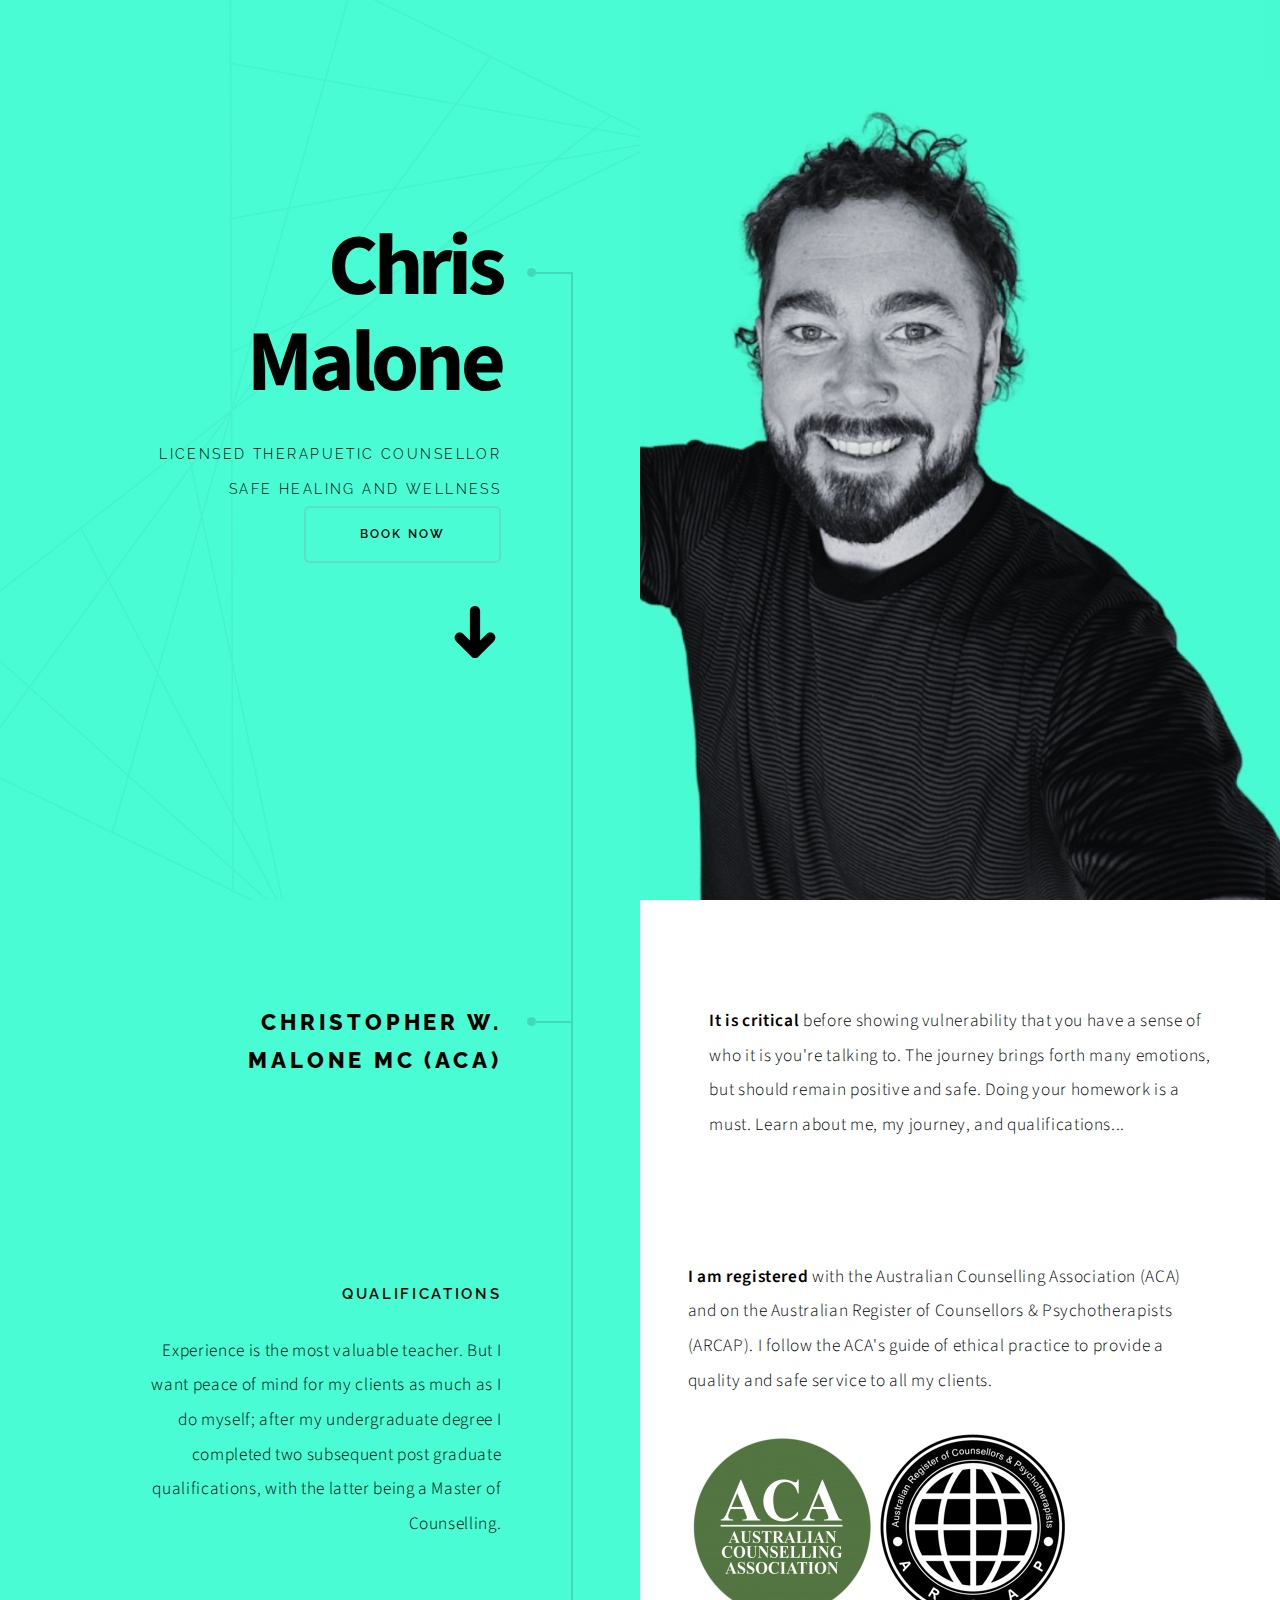
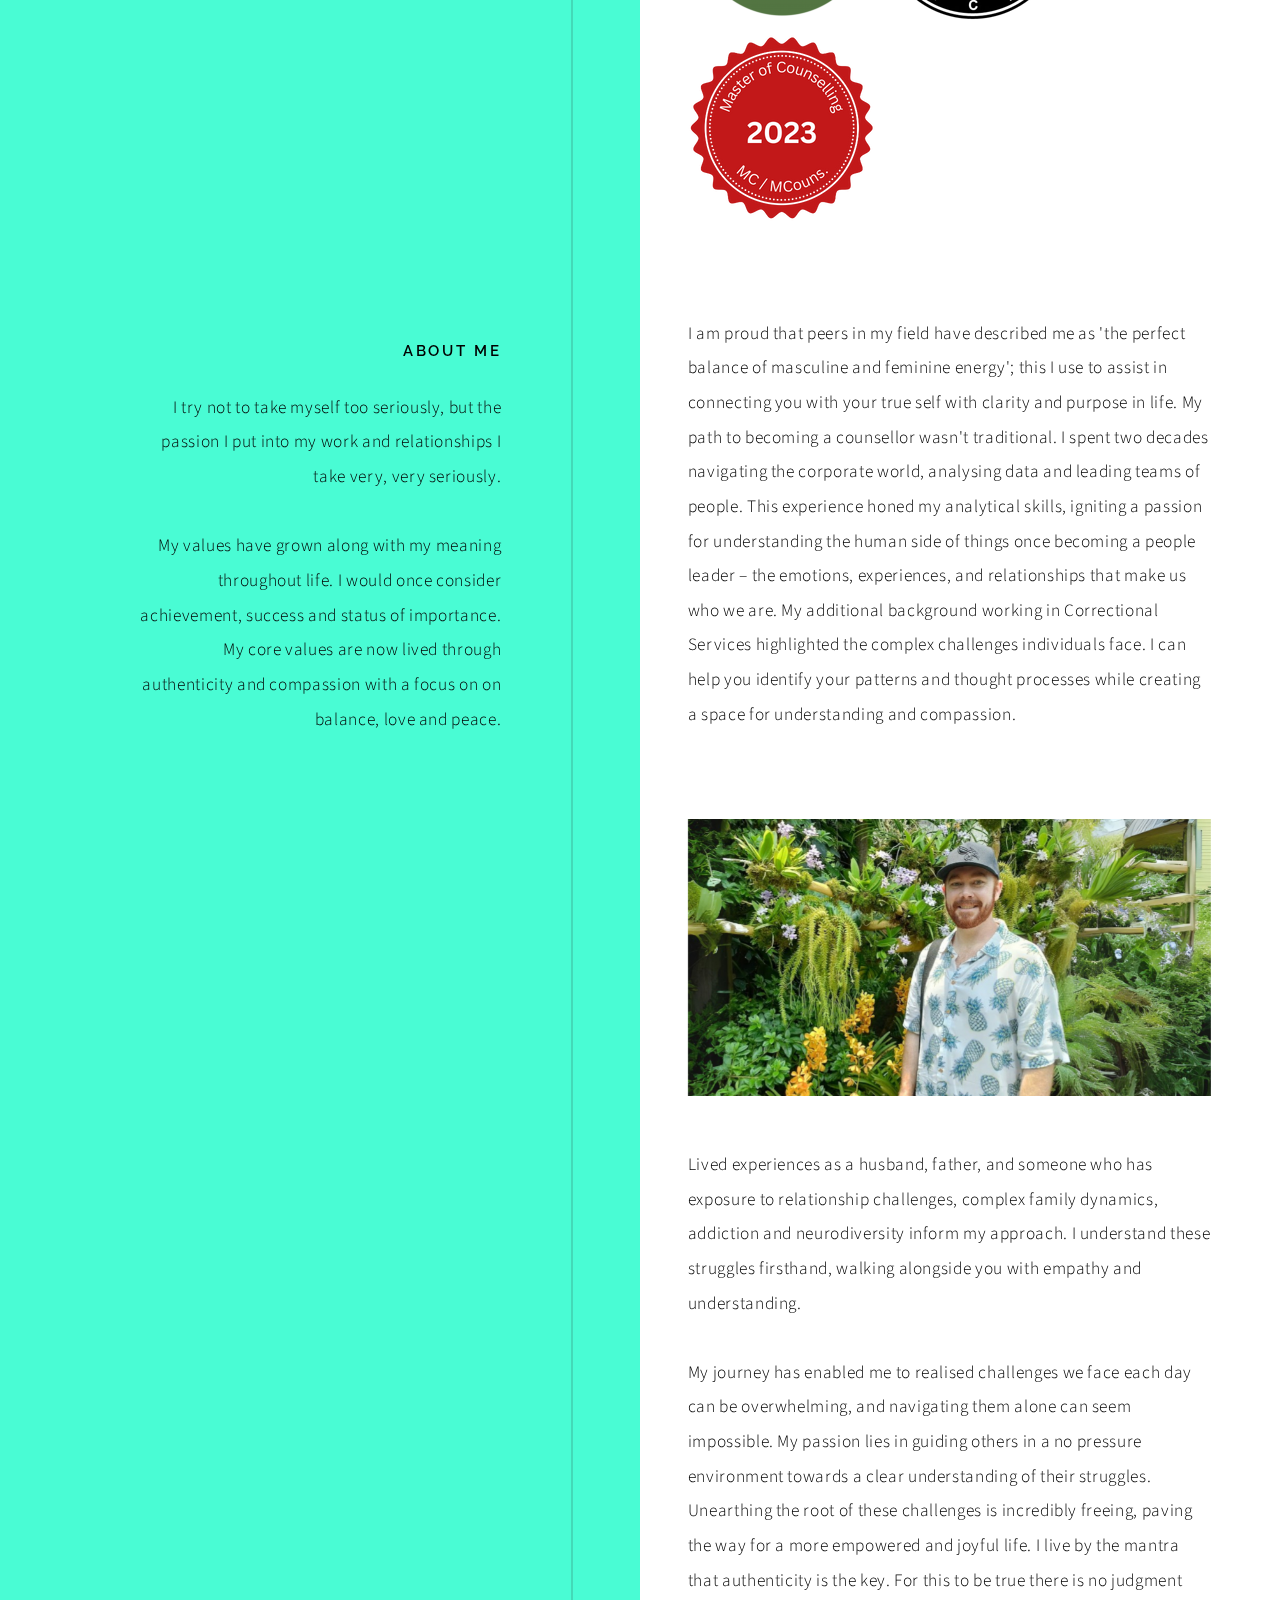
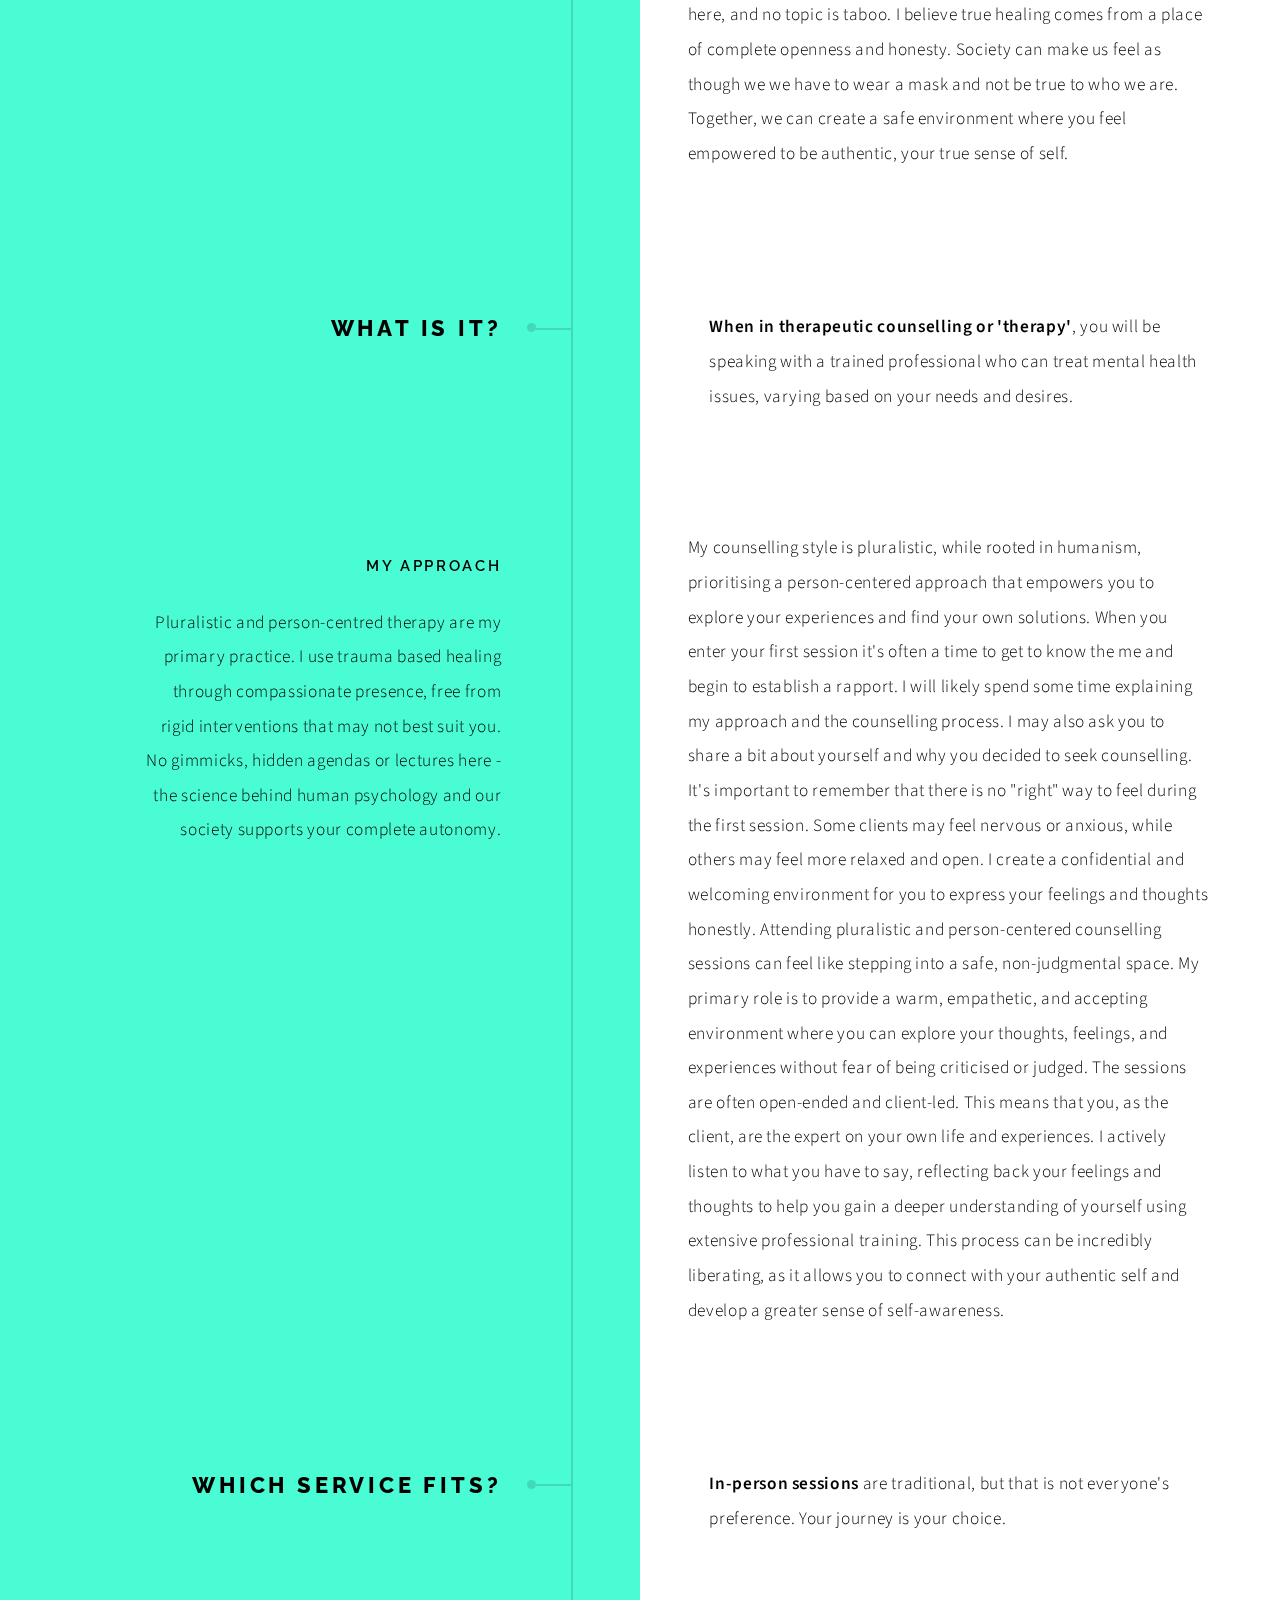
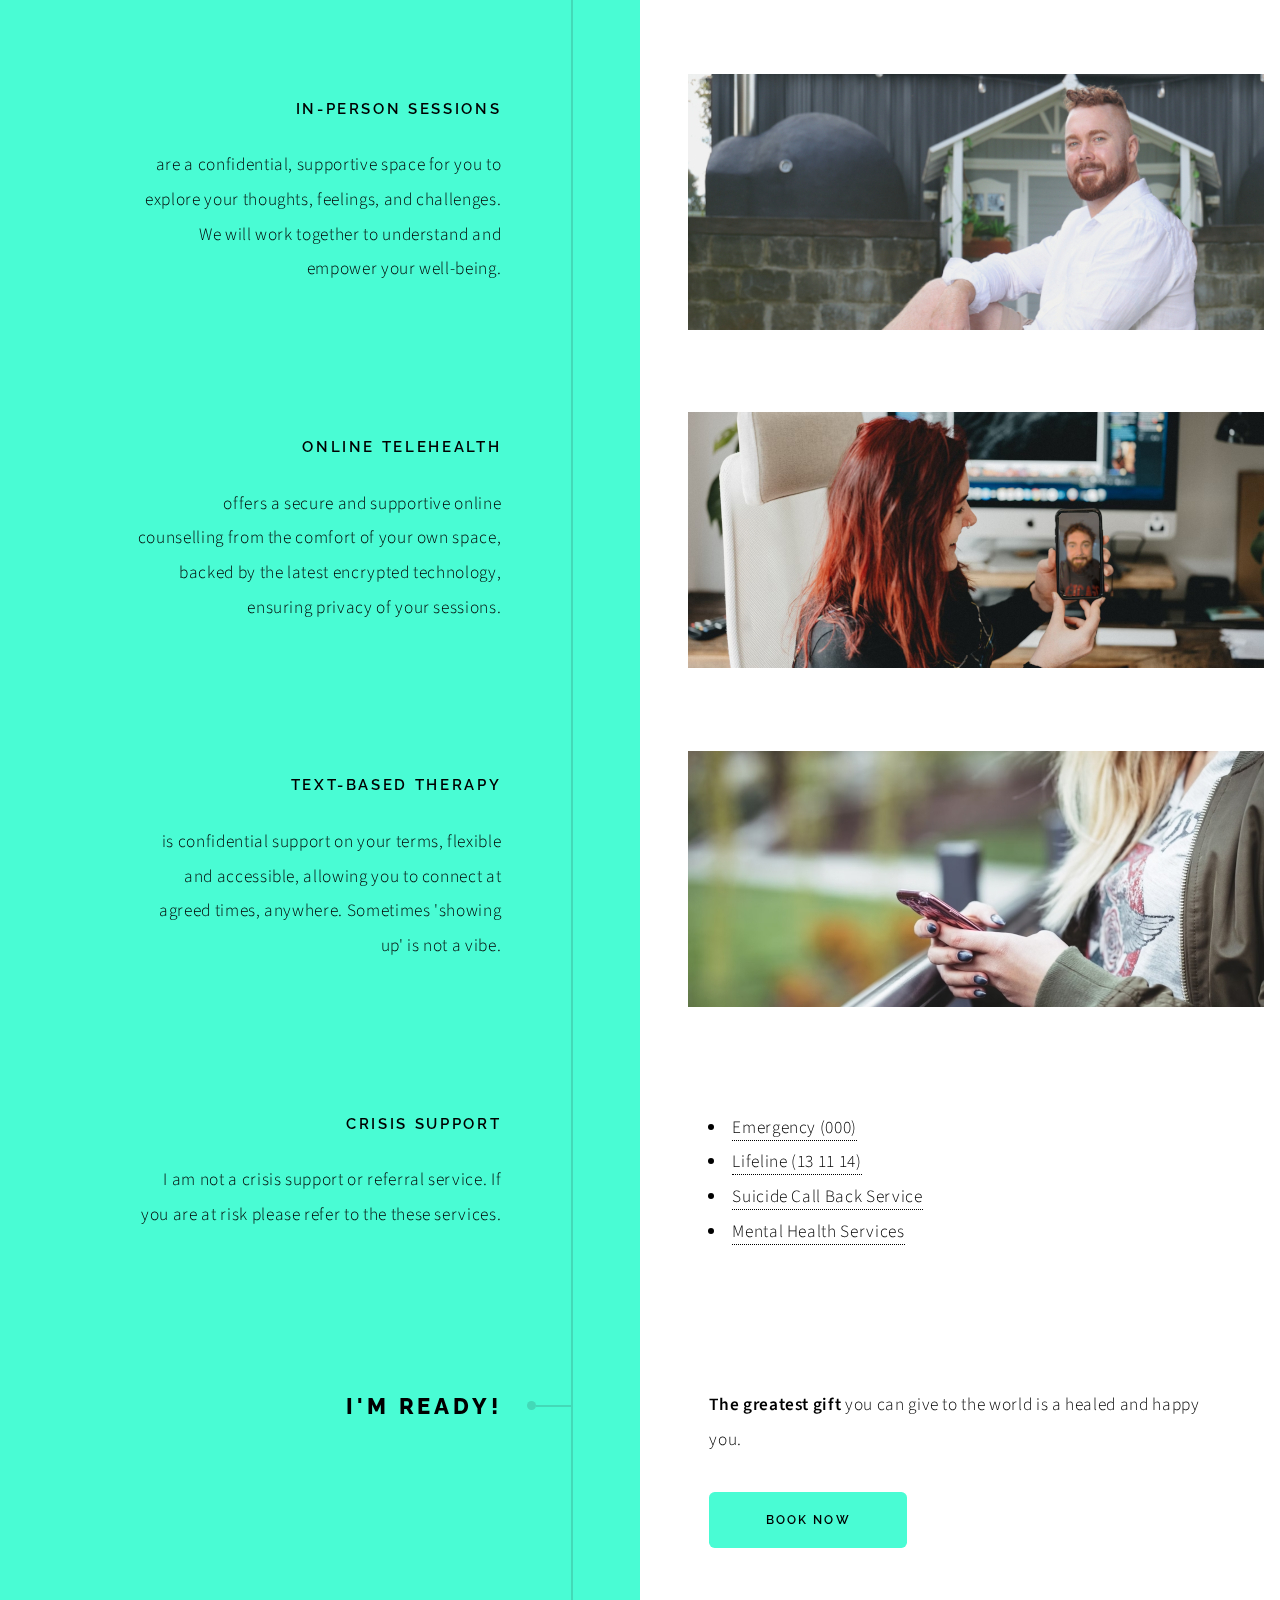
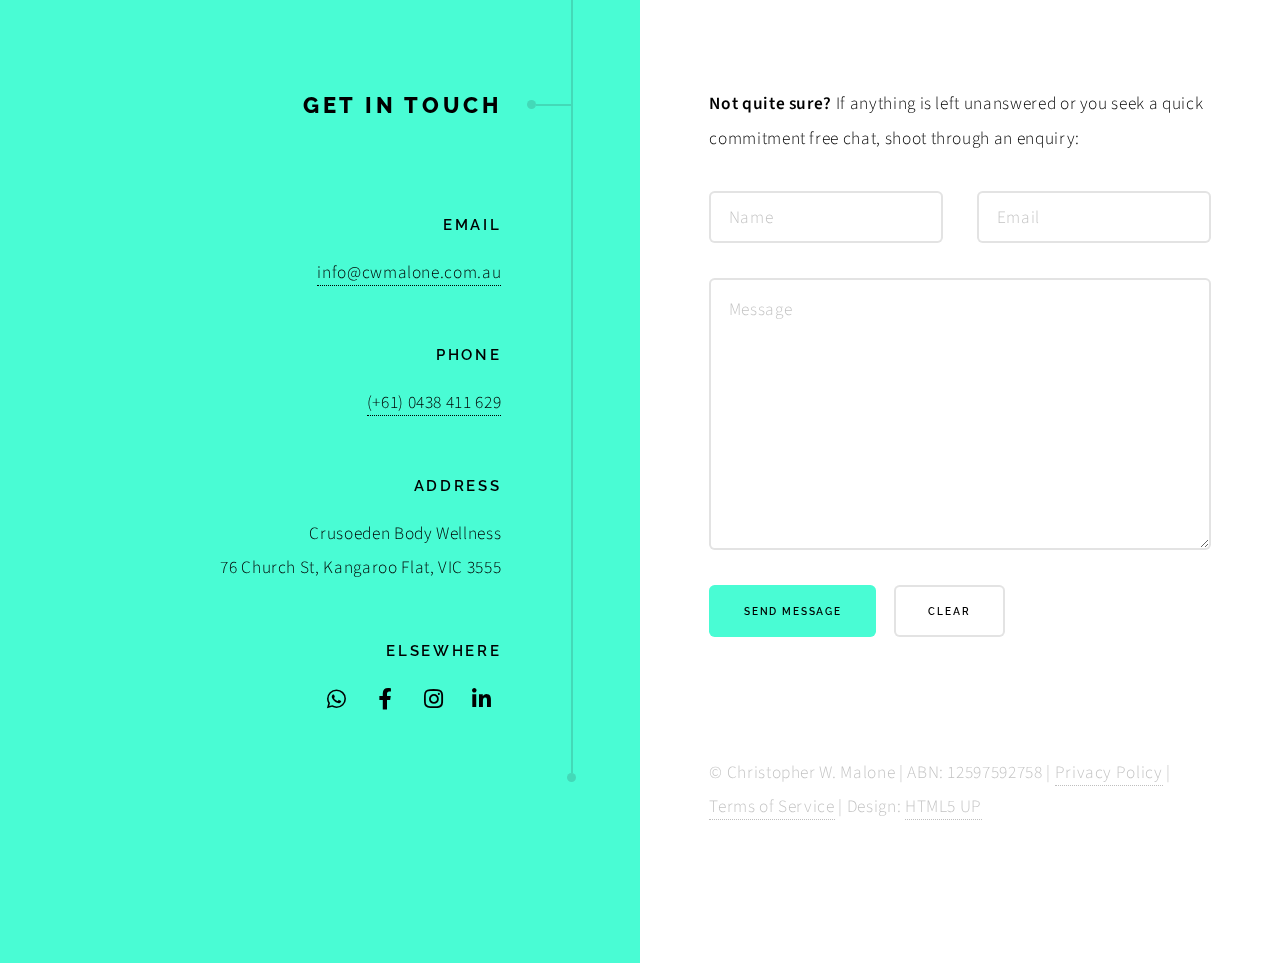
==== commit a154ad1f: "Update index.html" ====
--- a/index.html
+++ b/index.html
@@ -5,209 +5,262 @@
    Free for personal and commercial use under the CCA 3.0 license (html5up.net/license)
    -->
 <html>
-   <head>
-      <title>Bendigo Counselling | Christopher W. Malone, Master of Counselling - Counsellor In-Person and Secure Online Telehealth Therapy in Bendigo 3550 and Kangaroo Flat 3555</title>
-      <meta charset="utf-8" />
-      <meta name="viewport" content="width=device-width, initial-scale=1, user-scalable=no" />
-      <meta name="description" content="Telehealth, pluralistic, down-to-earth, counselling. Chris' passion lies in guiding clients in a no pressure environment towards a clear understanding of their struggles. Unearthing the root of these challenges is incredibly freeing, paving the way for a more empowered and joyful life. Get counselling from a Bendigo based counsellor." />
-      <meta name="keywords" content="counselling,therapy,psychotherapy,mental health,wellbeing,emotional support,talk therapy,online counselling,telehealth counselling,mental health services,anxiety,depression,stress,burnout,trauma,grief,loss,relationship problems,couples therapy,marriage counselling,family therapy,parenting,child counselling,teen counselling,adolescent therapy,self-esteem,anger management,addiction counselling,eating disorders,sleep problems,workplace stress,counselling for adults,therapy for teenagers,family counselling services,couples counselling bendigo,mental health support for women,therapy for men,counselling for students,counselling bendigo,therapy bendigo,mental health services bendigo,psychologist bendigo,counsellor near me,therapist in bendigo,Cognitive Behavioral Therapy (CBT),Acceptance and Commitment Therapy (ACT),Dialectical Behavior Therapy (DBT),Psychodynamic therapy,Humanistic therapy,Solution-Focused Brief Therapy (SFBT),Narrative therapy,how to find a therapist,when to see a counsellor,getting mental health help,support for relationships,dealing with anger,affordable counselling in bendigo,online therapy for anxiety and depression,couples counselling for communication problems,therapy for teenagers with social anxiety,grief counselling after losing a parent,how to cope with stress at work,finding a trauma-informed therapist" />
-      <link rel="stylesheet" href="assets/css/main.css" />
-      <link rel="icon" type="image/x-icon" href="/favicon.ico" />
-   </head>
-   <body class="is-preload">
-      <div id="wrapper">
+  <head>
+    <title>Bendigo Counselling | Christopher W. Malone, Master of Counselling - Counsellor In-Person and Secure Online Telehealth Therapy in Bendigo 3550 and Kangaroo Flat 3555</title>
+    <meta charset="utf-8" />
+    <meta name="viewport" content="width=device-width, initial-scale=1, user-scalable=no" />
+    <meta name="description" content="Telehealth, pluralistic, down-to-earth, counselling. Chris' passion lies in guiding clients in a no pressure environment towards a clear understanding of their struggles. Unearthing the root of these challenges is incredibly freeing, paving the way for a more empowered and joyful life. Get counselling from a Bendigo based counsellor." />
+    <meta name="keywords" content="counselling,therapy,psychotherapy,mental health,wellbeing,emotional support,talk therapy,online counselling,telehealth counselling,mental health services,anxiety,depression,stress,burnout,trauma,grief,loss,relationship problems,couples therapy,marriage counselling,family therapy,parenting,child counselling,teen counselling,adolescent therapy,self-esteem,anger management,addiction counselling,eating disorders,sleep problems,workplace stress,counselling for adults,therapy for teenagers,family counselling services,couples counselling bendigo,mental health support for women,therapy for men,counselling for students,counselling bendigo,therapy bendigo,mental health services bendigo,psychologist bendigo,counsellor near me,therapist in bendigo,Cognitive Behavioral Therapy (CBT),Acceptance and Commitment Therapy (ACT),Dialectical Behavior Therapy (DBT),Psychodynamic therapy,Humanistic therapy,Solution-Focused Brief Therapy (SFBT),Narrative therapy,how to find a therapist,when to see a counsellor,getting mental health help,support for relationships,dealing with anger,affordable counselling in bendigo,online therapy for anxiety and depression,couples counselling for communication problems,therapy for teenagers with social anxiety,grief counselling after losing a parent,how to cope with stress at work,finding a trauma-informed therapist" />
+    <link rel="stylesheet" href="assets/css/main.css" />
+    <link rel="icon" type="image/x-icon" href="/favicon.ico" />
+  </head>
+  <body class="is-preload">
+    <div id="wrapper">
       <section class="intro">
-         <header>
-            <h1>Chris Malone</h1>
-            <p>Licensed Therapuetic Counsellor
-               Safe healing and wellness
-               <a href="https://www.halaxy.com/book/christopher-w-malone/location/994371" class="button default large">Book now</a>
+        <header>
+          <h1>Chris Malone</h1>
+          <p>Licensed Therapuetic Counsellor Safe healing and wellness <a href="https://www.halaxy.com/book/christopher-w-malone/location/994371" class="button default large">Book now</a>
+          </p>
+          <ul class="actions">
+            <li>
+              <a href="#first" class="arrow scrolly">
+                <span class="label">Next</span>
+              </a>
+            </li>
+          </ul>
+        </header>
+        <div class="content">
+          <span class="image fill" data-position="center">
+            <img src="images/pic01.jpg" alt="Counsellor Christopher W. Malone Counselling" />
+          </span>
+        </div>
+      </section>
+      <section id="first">
+        <header>
+          <h2>Christopher W. Malone MC (ACA)</h2>
+        </header>
+        <div class="content">
+          <p>
+            <strong>It is critical</strong> before showing vulnerability that you have a sense of who it is you're talking to. The journey brings forth many emotions, but should remain positive and safe. Doing your homework is a must. Learn about me, my journey, and qualifications...
+          </p>
+        </div>
+      </section>
+      <section>
+        <header>
+          <h3>Qualifications</h3>
+          <p>Experience is the most valuable teacher. But I want peace of mind for my clients as much as I do myself; after my undergraduate degree I completed two subsequent post graduate qualifications, with the latter being a Master of Counselling.</p>
+        </header>
+        <div class="content">
+          <div class="gallery">
+            <p>
+              <strong>I am registered</strong> with the Australian Counselling Association (ACA) and on the Australian Register of Counsellors & Psychotherapists (ARCAP). I follow the ACA's guide of ethical practice to provide a quality and safe service to all my clients.
             </p>
-            <ul class="actions">
-               <li><a href="#first" class="arrow scrolly"><span class="label">Next</span></a></li>
-            </ul>
-         </header>
-         <div class="content">
-            <span class="image fill" data-position="center"><img src="images/pic01.jpg" alt="Counsellor Christopher W. Malone Counselling" /></span>
-         </div>
-      </section>
-      <section id="first">
-         <header>
-            <h2>Christopher W. Malone MC (ACA)</h2>
-         </header>
-         <div class="content">
-            <p><strong>It is critical</strong> before showing vulnerability that you have a sense of who it is you're talking to. The journey brings forth many emotions, but should remain positive and safe. Doing your homework is a must. Learn about me, my journey, and qualifications...</p>
-         </div>
-      </section>
-      <section>
-         <header>
-            <h3>Qualifications</h3>
-            <p>Experience is the most valuable teacher. But I want peace of mind for my clients as much as I do myself; after my undergraduate degree I completed two subsequent post graduate qualifications, with the latter being a Master of Counselling.</p>
-         </header>
-         <div class="content">
-            <div class="gallery">
-               <p><strong>I am registered</strong> with the Australian Counselling Association (ACA) and on the Australian Register of Counsellors & Psychotherapists (ARCAP). I follow the ACA's guide of ethical practice to provide a quality and safe service to all my clients.</p>
-               <span class="image-wrapper"><img src="images/ACA.png" alt="ACA Logo" />  <img src="images/ARCAP.png" alt="ARCAP Logo" />  <img src="images/MC.png" alt="Masters Logo" /></span>
-            </div>
-         </div>
-      </section>
-      <section>
-         <header>
-            <h3>About me</h3>
-            <p>I try not to take myself too seriously, but the passion I put into my work and relationships I take very, very seriously.</p>
-            <p>My values have grown along with my meaning throughout life. I would once consider achievement, success and status of importance. My core values are now lived through authenticity and compassion with a focus on on balance, love and peace.</p>
-         </header>
-         <div class="content">
-            <div class="gallery">
-               <p>I am proud that peers in my field have described me as 'the perfect balance of masculine and feminine energy'; this I use to assist in connecting you with your true self with clarity and purpose in life. My path to becoming a counsellor wasn't traditional. I spent two decades navigating the corporate world, analysing data and leading teams of people. This experience honed my analytical skills, igniting a passion for understanding the human side of things once becoming a people leader – the emotions, experiences, and relationships that make us who we are. My additional background working in Correctional Services highlighted the complex challenges individuals face. I can help you identify your patterns and thought processes while creating a space for understanding and compassion.</p>
-               <span class="image main"><img src="images/pic02.jpg" alt="" /></span>
-               <p>Lived experiences as a husband, father, and someone who has exposure to relationship challenges, complex family dynamics, addiction and neurodiversity inform my approach. I understand these struggles firsthand, walking alongside you with empathy and understanding.</p>
-               <p>My journey has enabled me to realised challenges we face each day can be overwhelming, and navigating them alone can seem impossible. My passion lies in guiding others in a no pressure environment towards a clear understanding of their struggles. Unearthing the root of these challenges is incredibly freeing, paving the way for a more empowered and joyful life. I live by the mantra that authenticity is the key. For this to be true there is no judgment here, and no topic is taboo. I believe true healing comes from a place of complete openness and honesty. Society can make us feel as though we we have to wear a mask and not be true to who we are. Together, we can create a safe environment where you feel empowered to be authentic, your true sense of self.</p>
-            </div>
-         </div>
-      </section>
-      <section>
-         <header>
-            <h2>What is it?</h2>
-         </header>
-         <div class="content">
-            <p><strong>When in therapeutic counselling or 'therapy'</strong>, you will be speaking with a trained professional who can treat mental health issues, varying based on your needs and desires.</p>
-         </div>
-      </section>
-      <section>
-         <header>
-            <h3>My Approach</h3>
-            <p>Pluralistic and person-centred therapy are my primary practice. I use trauma based healing through compassionate presence, free from rigid interventions that may not best suit you. No gimmicks, hidden agendas or lectures here - the science behind human psychology and our society supports your complete autonomy.</p>
-         </header>
-         <div class="content">
-            <div class="gallery">
-               <p>My counselling style is pluralistic, while rooted in humanism, prioritising a person-centered approach that empowers you to explore your experiences and find your own solutions. When you enter your first session it's often a time to get to know the me and begin to establish a rapport. I will likely spend some time explaining my approach and the counselling process. I may also ask you to share a bit about yourself and why you decided to seek counselling. It's important to remember that there is no "right" way to feel during the first session. Some clients may feel nervous or anxious, while others may feel more relaxed and open. I create a confidential and welcoming environment for you to express your feelings and thoughts honestly.
-                  Attending pluralistic and person-centered counselling sessions can feel like stepping into a safe, non-judgmental space. My primary role is to provide a warm, empathetic, and accepting environment where you can explore your thoughts, feelings, and experiences without fear of being criticised or judged. The sessions are often open-ended and client-led. This means that you, as the client, are the expert on your own life and experiences. I actively listen to what you have to say, reflecting back your feelings and thoughts to help you gain a deeper understanding of yourself using extensive professional training. This process can be incredibly liberating, as it allows you to connect with your authentic self and develop a greater sense of self-awareness.
-               </p>
-            </div>
-         </div>
-      </section>
-      <section>
-         <header>
-            <h2>Which service fits?</h2>
-         </header>
-         <div class="content">
-            <p><strong>In-person sessions</strong> are traditional, but that is not everyone's preference. Your journey is your choice.</p>
-            <section>
-               <header>
-                  <h3>In-person sessions</h3>
-                  <p>are a confidential, supportive space for you to explore your thoughts, feelings, and challenges. We will work together to understand and empower your well-being.</p>
-               </header>
-               <div class="content">
-                  <div class="gallery">
-                     <img src="images/pic03.jpg" class="landscape" alt="Chris Malone sitting on grass" />
+            <span class="image-wrapper">
+              <img src="images/ACA.png" alt="ACA Logo" />
+              <img src="images/ARCAP.png" alt="ARCAP Logo" />
+              <img src="images/MC.png" alt="Masters Logo" />
+            </span>
+          </div>
+        </div>
+      </section>
+      <section>
+        <header>
+          <h3>About me</h3>
+          <p>I try not to take myself too seriously, but the passion I put into my work and relationships I take very, very seriously.</p>
+          <p>My values have grown along with my meaning throughout life. I would once consider achievement, success and status of importance. My core values are now lived through authenticity and compassion with a focus on on balance, love and peace.</p>
+        </header>
+        <div class="content">
+          <div class="gallery">
+            <p>I am proud that peers in my field have described me as 'the perfect balance of masculine and feminine energy'; this I use to assist in connecting you with your true self with clarity and purpose in life. My path to becoming a counsellor wasn't traditional. I spent two decades navigating the corporate world, analysing data and leading teams of people. This experience honed my analytical skills, igniting a passion for understanding the human side of things once becoming a people leader – the emotions, experiences, and relationships that make us who we are. My additional background working in Correctional Services highlighted the complex challenges individuals face. I can help you identify your patterns and thought processes while creating a space for understanding and compassion.</p>
+            <span class="image main">
+              <img src="images/pic02.jpg" alt="" />
+            </span>
+            <p>Lived experiences as a husband, father, and someone who has exposure to relationship challenges, complex family dynamics, addiction and neurodiversity inform my approach. I understand these struggles firsthand, walking alongside you with empathy and understanding.</p>
+            <p>My journey has enabled me to realised challenges we face each day can be overwhelming, and navigating them alone can seem impossible. My passion lies in guiding others in a no pressure environment towards a clear understanding of their struggles. Unearthing the root of these challenges is incredibly freeing, paving the way for a more empowered and joyful life. I live by the mantra that authenticity is the key. For this to be true there is no judgment here, and no topic is taboo. I believe true healing comes from a place of complete openness and honesty. Society can make us feel as though we we have to wear a mask and not be true to who we are. Together, we can create a safe environment where you feel empowered to be authentic, your true sense of self.</p>
+          </div>
+        </div>
+      </section>
+      <section>
+        <header>
+          <h2>What is it?</h2>
+        </header>
+        <div class="content">
+          <p>
+            <strong>When in therapeutic counselling or 'therapy'</strong>, you will be speaking with a trained professional who can treat mental health issues, varying based on your needs and desires.
+          </p>
+        </div>
+      </section>
+      <section>
+        <header>
+          <h3>My Approach</h3>
+          <p>Pluralistic and person-centred therapy are my primary practice. I use trauma based healing through compassionate presence, free from rigid interventions that may not best suit you. No gimmicks, hidden agendas or lectures here - the science behind human psychology and our society supports your complete autonomy.</p>
+        </header>
+        <div class="content">
+          <div class="gallery">
+            <p>My counselling style is pluralistic, while rooted in humanism, prioritising a person-centered approach that empowers you to explore your experiences and find your own solutions. When you enter your first session it's often a time to get to know the me and begin to establish a rapport. I will likely spend some time explaining my approach and the counselling process. I may also ask you to share a bit about yourself and why you decided to seek counselling. It's important to remember that there is no "right" way to feel during the first session. Some clients may feel nervous or anxious, while others may feel more relaxed and open. I create a confidential and welcoming environment for you to express your feelings and thoughts honestly. Attending pluralistic and person-centered counselling sessions can feel like stepping into a safe, non-judgmental space. My primary role is to provide a warm, empathetic, and accepting environment where you can explore your thoughts, feelings, and experiences without fear of being criticised or judged. The sessions are often open-ended and client-led. This means that you, as the client, are the expert on your own life and experiences. I actively listen to what you have to say, reflecting back your feelings and thoughts to help you gain a deeper understanding of yourself using extensive professional training. This process can be incredibly liberating, as it allows you to connect with your authentic self and develop a greater sense of self-awareness. </p>
+          </div>
+        </div>
+      </section>
+      <section>
+        <header>
+          <h2>Which service fits?</h2>
+        </header>
+        <div class="content">
+          <p>
+            <strong>In-person sessions</strong> are traditional, but that is not everyone's preference. Your journey is your choice.
+          </p>
+          </div>
+          </section>
+          <section>
+            <header>
+              <h3>In-person sessions</h3>
+              <p>are a confidential, supportive space for you to explore your thoughts, feelings, and challenges. We will work together to understand and empower your well-being.</p>
+            </header>
+            <div class="content">
+              <div class="gallery">
+                <img src="images/pic03.jpg" class="landscape" alt="Chris Malone sitting on grass" />
+              </div>
+            </div>
+          </section>
+          <section>
+            <header>
+              <h3>Online telehealth</h3>
+              <p>offers a secure and supportive online counselling from the comfort of your own space, backed by the latest encrypted technology, ensuring privacy of your sessions.</p>
+            </header>
+            <div class="content">
+              <div class="gallery">
+                <img src="images/pic04.jpg" class="landscape" alt="Telehealth session with Chris" />
+              </div>
+            </div>
+          </section>
+          <section>
+            <header>
+              <h3>Text-based therapy</h3>
+              <p>is confidential support on your terms, flexible and accessible, allowing you to connect at agreed times, anywhere. Sometimes 'showing up' is not a vibe.</p>
+            </header>
+            <div class="content">
+              <div class="gallery">
+                <img src="images/pic05.jpg" class="landscape" alt="Texting with Chris" />
+              </div>
+            </div>
+          </section>
+          <section>
+            <header>
+              <h3>Crisis Support</h3>
+              <p>I am not a crisis support or referral service. If you are at risk please refer to the these services.</p>
+            </header>
+            <div class="content">
+              <ul>
+                <li>
+                  <a href="https://www.triplezero.gov.au/">Emergency (000)</a>
+                </li>
+                <li>
+                  <a href="https://www.lifeline.org.au/">Lifeline (13 11 14)</a>
+                </li>
+                <li>
+                  <a href="https://www.suicidecallbackservice.org.au/">Suicide Call Back Service</a>
+                </li>
+                <li>
+                  <a href="https://www.health.vic.gov.au/mental-health-services/telephone-and-online-services">Mental Health Services</a>
+                </li>
+              </ul>
+            </div>
+          </section>
+          <section>
+            <header>
+              <h2>I'm ready!</h2>
+            </header>
+            <div class="content">
+              <p>
+                <strong>The greatest gift</strong> you can give to the world is a healed and happy you.
+              </p>
+              <ul class="actions">
+                <li>
+                  <a href="https://www.halaxy.com/book/christopher-w-malone/location/994371" class="button primary large">Book now</a>
+                </li>
+              </ul>
+            </div>
+          </section>
+          <section>
+            <header>
+              <h2>Get in touch</h2>
+            </header>
+            <div class="content">
+              <p>
+                <strong>Not quite sure?</strong> If anything is left unanswered or you seek a quick commitment free chat, shoot through an enquiry:
+              </p>
+              <form method="post" action="https://formspree.io/f/xwpevwyo">
+                <div class="fields">
+                  <div class="field half">
+                    <input type="text" name="name" id="name" value="" placeholder="Name" />
                   </div>
-               </div>
-            </section>
-            <section>
-               <header>
-                  <h3>Online telehealth</h3>
-                  <p>offers a secure and supportive online counselling from the comfort of your own space, backed by the latest encrypted technology, ensuring privacy of your sessions.</p>
-               </header>
-               <div class="content">
-                  <div class="gallery">
-                     <img src="images/pic04.jpg" class="landscape" alt="Telehealth session with Chris" />	
+                  <div class="field half">
+                    <input type="email" name="email" id="email" value="" placeholder="Email" />
                   </div>
-               </div>
-            </section>
-            <section>
-               <header>
-                  <h3>Text-based therapy</h3>
-                  <p>is confidential support on your terms, flexible and accessible, allowing you to connect at agreed times, anywhere. Sometimes 'showing up' is not a vibe.</p>
-               </header>
-               <div class="content">
-                  <div class="gallery">
-                     <img src="images/pic05.jpg" class="landscape" alt="Texting with Chris" />
+                  <div class="field">
+                    <textarea name="message" id="message" placeholder="Message" rows="7"></textarea>
                   </div>
-               </div>
-            </section>
-            <section>
-               <header>
-                  <h3>Crisis Support</h3>
-                  <p>I am not a crisis support or referral service. If you are at risk please refer to the these services.</p>
-               </header>
-               <div class="content">
-                  <ul>
-                     <li><a href="https://www.triplezero.gov.au/">Emergency (000)</a></li>
-                     <li><a href="https://www.lifeline.org.au/">Lifeline (13 11 14)</a></li>
-                     <li><a href="https://www.suicidecallbackservice.org.au/">Suicide Call Back Service</a></li>
-                     <li><a href="https://www.health.vic.gov.au/mental-health-services/telephone-and-online-services">Mental Health Services</a></li>
+                </div>
+                <ul class="actions">
+                  <li>
+                    <input type="submit" value="Send Message" class="button primary" />
+                  </li>
+                  <li>
+                    <input type="reset" value="Clear" />
+                  </li>
+                </ul>
+              </form>
+            </div>
+            <footer>
+              <ul class="items">
+                <li>
+                  <h3>Email</h3>
+                  <a href="mailto:info@cwmalone.com.au">info@cwmalone.com.au</a>
+                </li>
+                <li>
+                  <h3>Phone</h3>
+                  <a href="tel:+61438411629">(+61) 0438 411 629</a>
+                </li>
+                <li>
+                  <h3>Address</h3>
+                  <span>Crusoeden Body Wellness <br />76 Church St, Kangaroo Flat, VIC 3555 </span>
+                </li>
+                <li>
+                  <h3>Elsewhere</h3>
+                  <ul class="icons">
+                    <li>
+                      <a href="https://api.whatsapp.com/send?phone=61438411629" class="icon brands fa-whatsapp">
+                        <span class="label">WhatsApp</span>
+                      </a>
+                    </li>
+                    <li>
+                      <a href="https://www.facebook.com/malone.christopher.w" class="icon brands fa-facebook-f">
+                        <span class="label">Facebook</span>
+                      </a>
+                    </li>
+                    <li>
+                      <a href="https://www.instagram.com/christopherwmalone" class="icon brands fa-instagram">
+                        <span class="label">Instagram</span>
+                      </a>
+                    </li>
+                    <li>
+                      <a href="https://www.linkedin.com/in/christopher-w-malone" class="icon brands fa-linkedin-in">
+                        <span class="label">LinkedIn</span>
+                      </a>
+                    </li>
                   </ul>
-            </div>
-      </section>
-      <section>
-      <header>
-      <h2>I'm ready!</h2>
-      </header>
-      <div class="content">
-      <p><strong>The greatest gift</strong> you can give to the world is a healed and happy you.</p>
-      <ul class="actions">
-      <li><a href="https://www.halaxy.com/book/christopher-w-malone/location/994371" class="button primary large">Book now</a></li>
-      </ul>
-      </div>
-      </section>
-      <section>
-      <header>
-      <h2>Get in touch</h2>
-      </header>
-      <div class="content">
-      <p><strong>Not quite sure?</strong> If anything is left unanswered or you seek a quick commitment free chat, shoot through an enquiry:</p>
-      <form method="post" action="https://formspree.io/f/xwpevwyo">
-      <div class="fields">
-      <div class="field half">
-      <input type="text" name="name" id="name" value="" placeholder="Name" />
-      </div>
-      <div class="field half">
-      <input type="email" name="email" id="email"value="" placeholder="Email" />
-      </div>
-      <div class="field">
-      <textarea name="message" id="message" placeholder="Message" rows="7"></textarea>
-      </div>
-      </div>
-      <ul class="actions">
-      <li><input type="submit" value="Send Message" class="button primary" /></li>
-      <li><input type="reset" value="Clear" /></li>
-      </ul>
-      </form>
-      </div>
-      <footer>
-      <ul class="items">
-      <li>
-      <h3>Email</h3>
-      <a href="mailto:info@cwmalone.com.au">info@cwmalone.com.au</a>
-      </li>
-      <li>
-      <h3>Phone</h3>
-      <a href="tel:+61438411629">(+61) 0438 411 629</a>
-      </li>
-      <li>
-      <h3>Address</h3>
-      <span>Crusoeden Body Wellness<br />76 Church St, Kangaroo Flat, VIC 3555</span>
-      </li>
-      <li>
-      <h3>Elsewhere</h3>
-      <ul class="icons">
-      <li><a href="https://api.whatsapp.com/send?phone=61438411629" class="icon brands fa-whatsapp"><span class="label">WhatsApp</span></a></li>
-      <li><a href="https://www.facebook.com/malone.christopher.w" class="icon brands fa-facebook-f"><span class="label">Facebook</span></a></li>
-      <li><a href="https://www.instagram.com/christopherwmalone" class="icon brands fa-instagram"><span class="label">Instagram</span></a></li>
-      <li><a href="https://www.linkedin.com/in/christopher-w-malone" class="icon brands fa-linkedin-in"><span class="label">LinkedIn</span></a></li>
-      </ul>
-      </li>
-      </ul>
-      </footer>
-      </section>
-      <div class="copyright">&copy; Christopher W. Malone | ABN: 12597592758 | <a href="Privacy Policy.pdf" target="_blank">Privacy Policy</a> | <a href="Terms of Service.pdf" target="_blank">Terms of Service</a> | Design: <a href="http://html5up.net">HTML5 UP</a></div>
-      </div>
-      <script src="assets/js/jquery.min.js"></script>
-      <script src="assets/js/jquery.scrolly.min.js"></script>
-      <script src="assets/js/browser.min.js"></script>
-      <script src="assets/js/breakpoints.min.js"></script>
-      <script src="assets/js/util.js"></script>
-      <script src="assets/js/main.js"></script>
-   </body>
+                </li>
+              </ul>
+            </footer>
+          </section>
+          <div class="copyright">&copy; Christopher W. Malone | ABN: 12597592758 | <a href="Privacy Policy.pdf" target="_blank">Privacy Policy</a> | <a href="Terms of Service.pdf" target="_blank">Terms of Service</a> | Design: <a href="http://html5up.net">HTML5 UP</a>
+          </div>
+        </div>
+        <script src="assets/js/jquery.min.js"></script>
+        <script src="assets/js/jquery.scrolly.min.js"></script>
+        <script src="assets/js/browser.min.js"></script>
+        <script src="assets/js/breakpoints.min.js"></script>
+        <script src="assets/js/util.js"></script>
+        <script src="assets/js/main.js"></script>
+  </body>
 </html>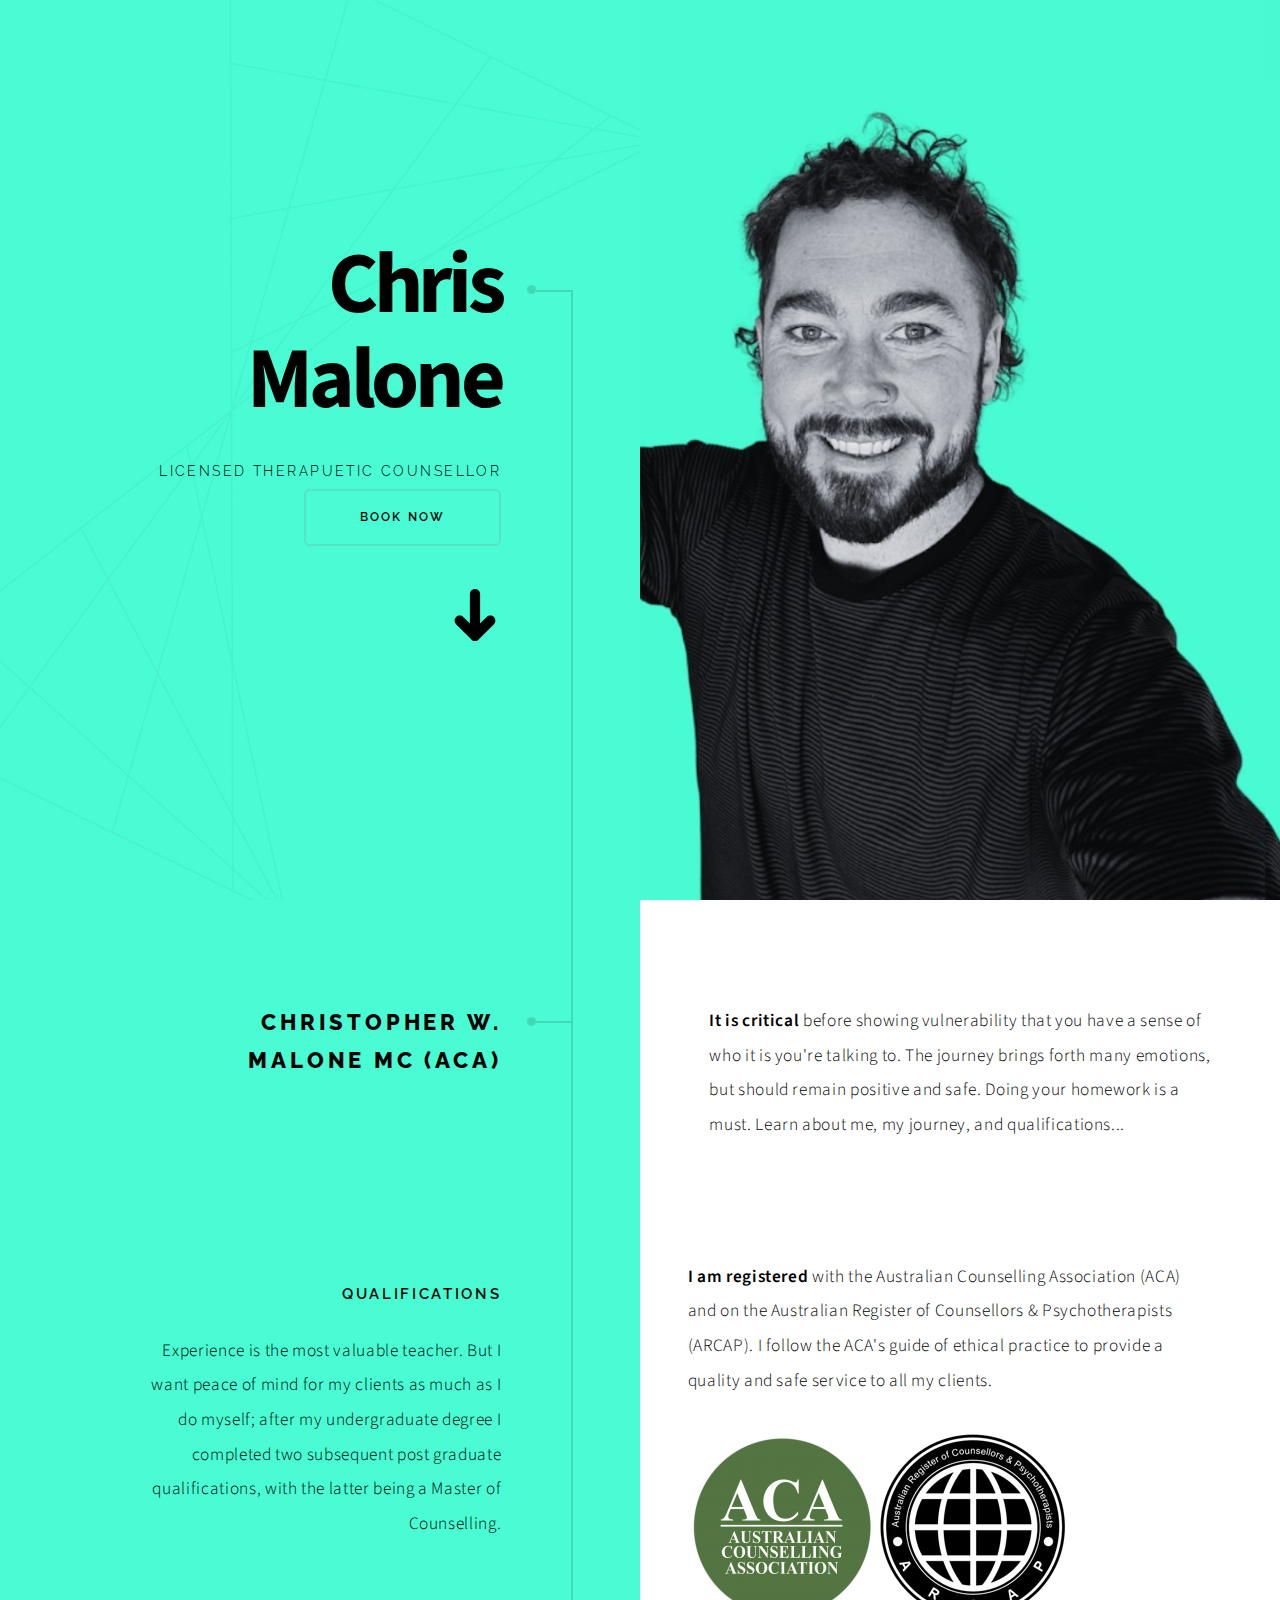
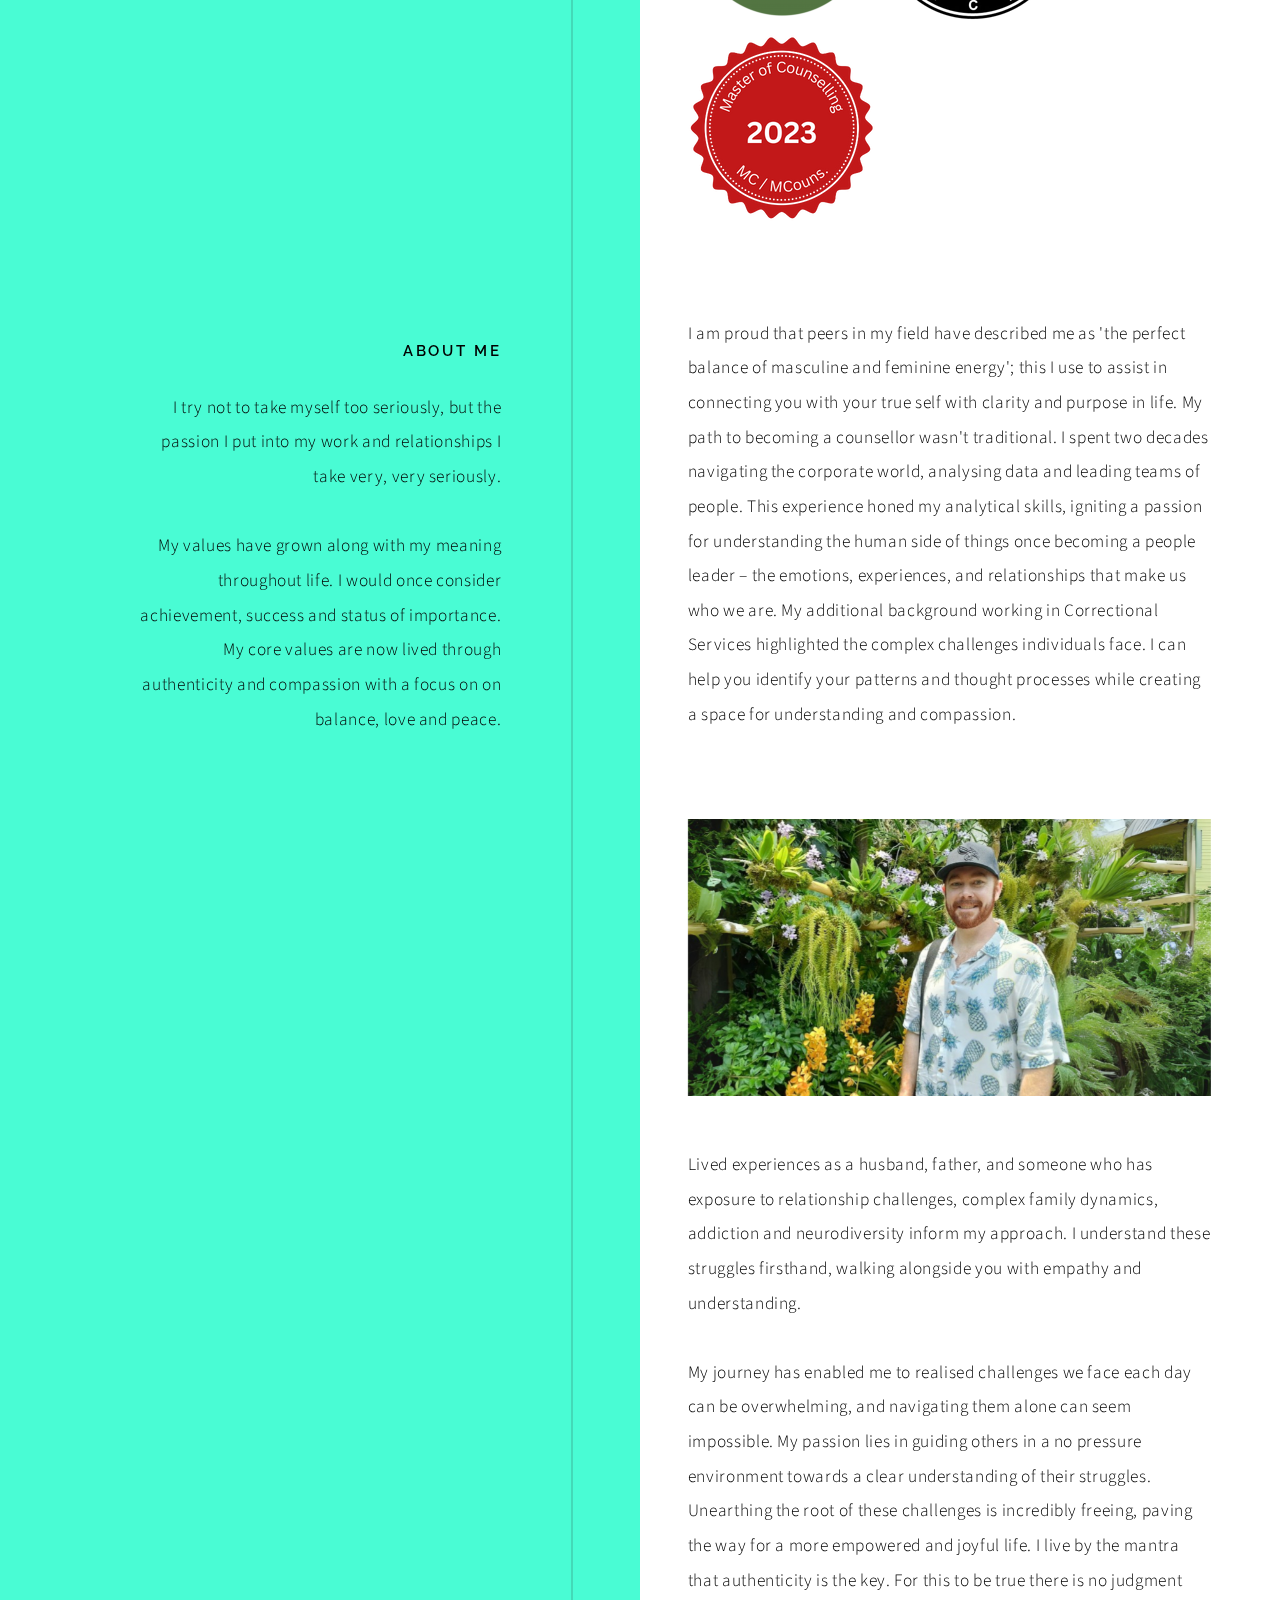
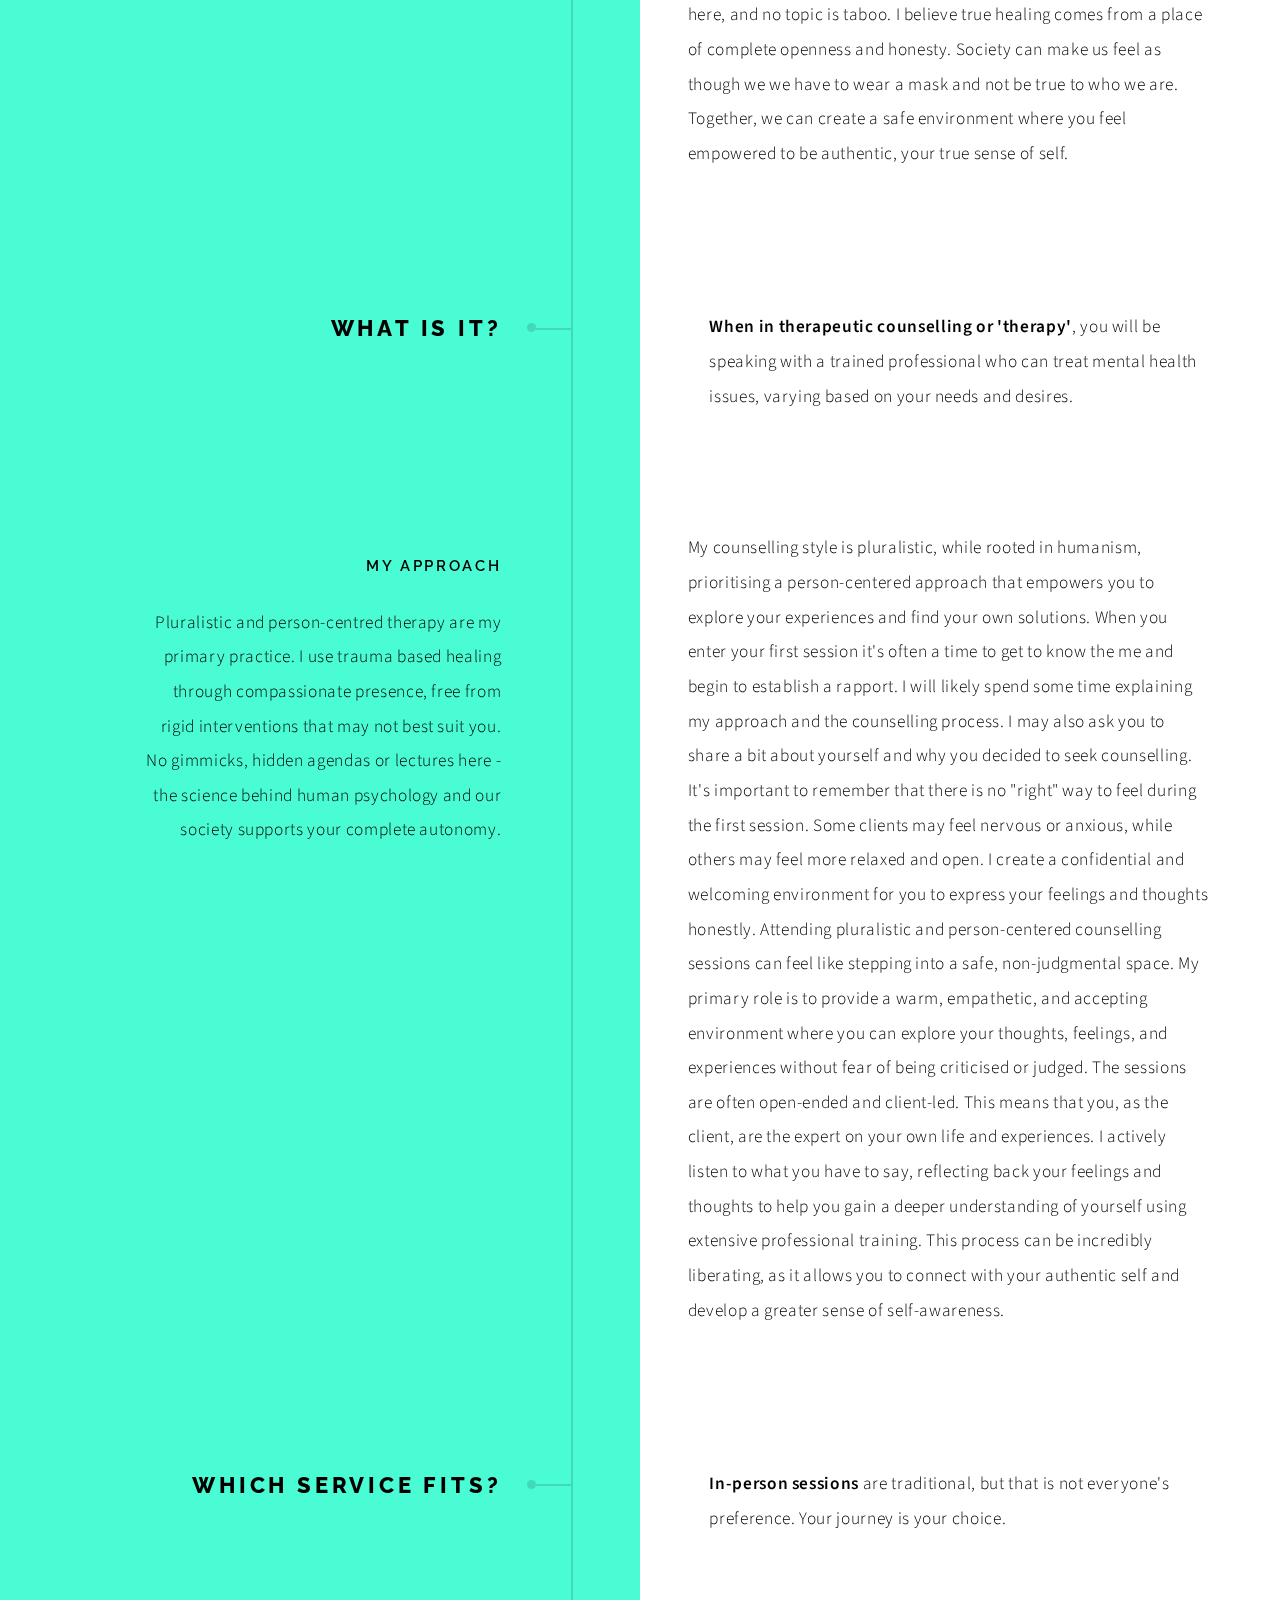
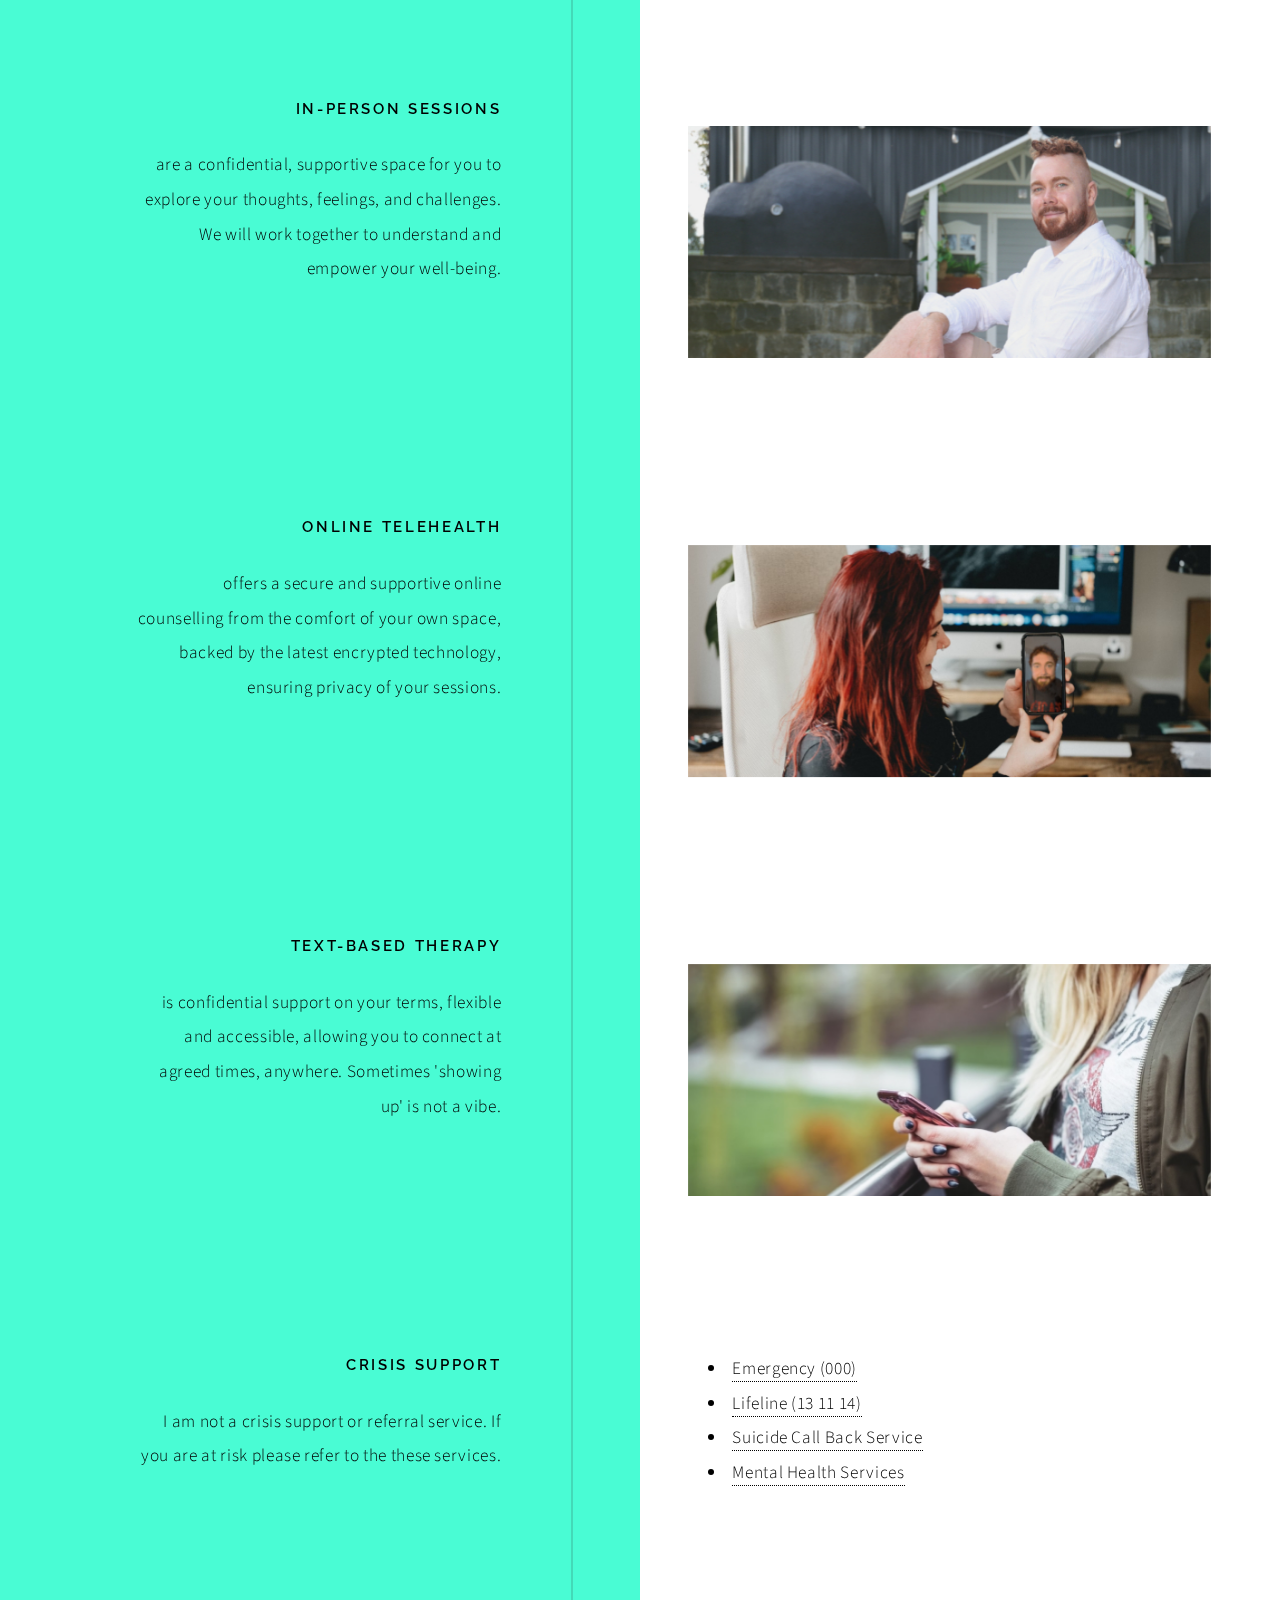
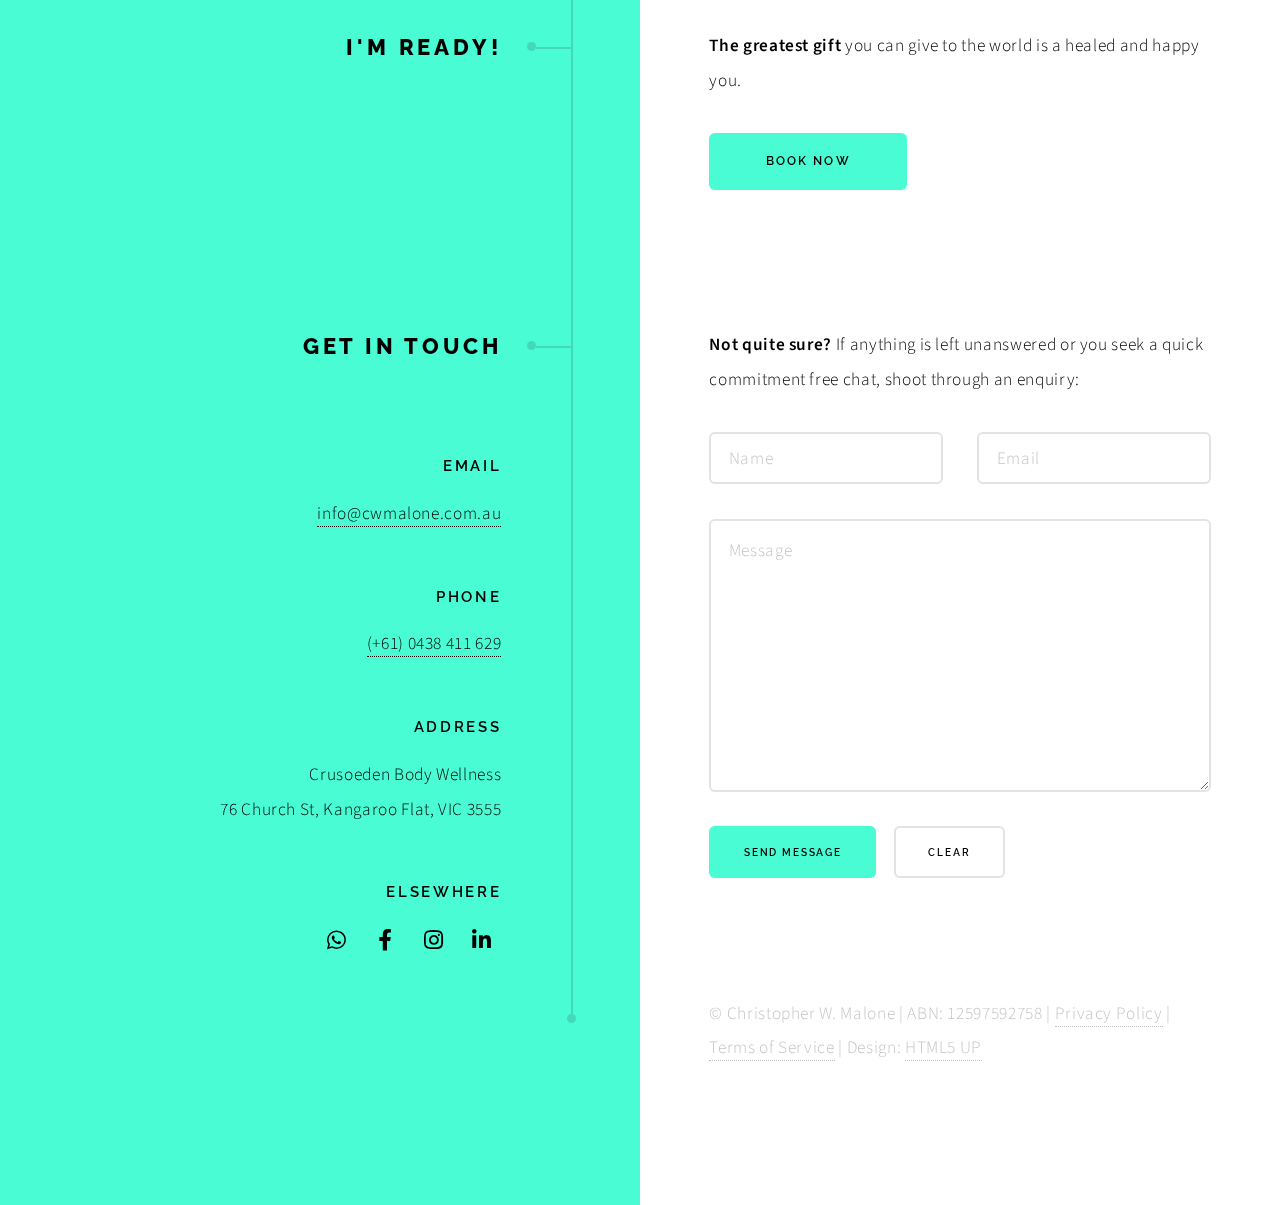
==== commit a1d40a74: "Update index.html" ====
--- a/index.html
+++ b/index.html
@@ -19,7 +19,7 @@
       <section class="intro">
         <header>
           <h1>Chris Malone</h1>
-          <p>Licensed Therapuetic Counsellor Safe healing and wellness <a href="https://www.halaxy.com/book/christopher-w-malone/location/994371" class="button default large">Book now</a>
+          <p>Licensed Therapuetic Counsellor <a href="https://www.halaxy.com/book/christopher-w-malone/location/994371" class="button default large">Book now</a>
           </p>
           <ul class="actions">
             <li>
@@ -73,7 +73,7 @@
           <div class="gallery">
             <p>I am proud that peers in my field have described me as 'the perfect balance of masculine and feminine energy'; this I use to assist in connecting you with your true self with clarity and purpose in life. My path to becoming a counsellor wasn't traditional. I spent two decades navigating the corporate world, analysing data and leading teams of people. This experience honed my analytical skills, igniting a passion for understanding the human side of things once becoming a people leader – the emotions, experiences, and relationships that make us who we are. My additional background working in Correctional Services highlighted the complex challenges individuals face. I can help you identify your patterns and thought processes while creating a space for understanding and compassion.</p>
             <span class="image main">
-              <img src="images/pic02.jpg" alt="" />
+              <img src="images/pic02.jpg" alt="Chris Malone at the flower garden" />
             </span>
             <p>Lived experiences as a husband, father, and someone who has exposure to relationship challenges, complex family dynamics, addiction and neurodiversity inform my approach. I understand these struggles firsthand, walking alongside you with empathy and understanding.</p>
             <p>My journey has enabled me to realised challenges we face each day can be overwhelming, and navigating them alone can seem impossible. My passion lies in guiding others in a no pressure environment towards a clear understanding of their struggles. Unearthing the root of these challenges is incredibly freeing, paving the way for a more empowered and joyful life. I live by the mantra that authenticity is the key. For this to be true there is no judgment here, and no topic is taboo. I believe true healing comes from a place of complete openness and honesty. Society can make us feel as though we we have to wear a mask and not be true to who we are. Together, we can create a safe environment where you feel empowered to be authentic, your true sense of self.</p>
@@ -118,7 +118,9 @@
             </header>
             <div class="content">
               <div class="gallery">
+                <span class="image main">
                 <img src="images/pic03.jpg" class="landscape" alt="Chris Malone sitting on grass" />
+              </span>
               </div>
             </div>
           </section>
@@ -129,7 +131,9 @@
             </header>
             <div class="content">
               <div class="gallery">
+                <span class="image main">
                 <img src="images/pic04.jpg" class="landscape" alt="Telehealth session with Chris" />
+                </span>
               </div>
             </div>
           </section>
@@ -140,7 +144,9 @@
             </header>
             <div class="content">
               <div class="gallery">
+                <span class="image main">
                 <img src="images/pic05.jpg" class="landscape" alt="Texting with Chris" />
+                </span>
               </div>
             </div>
           </section>
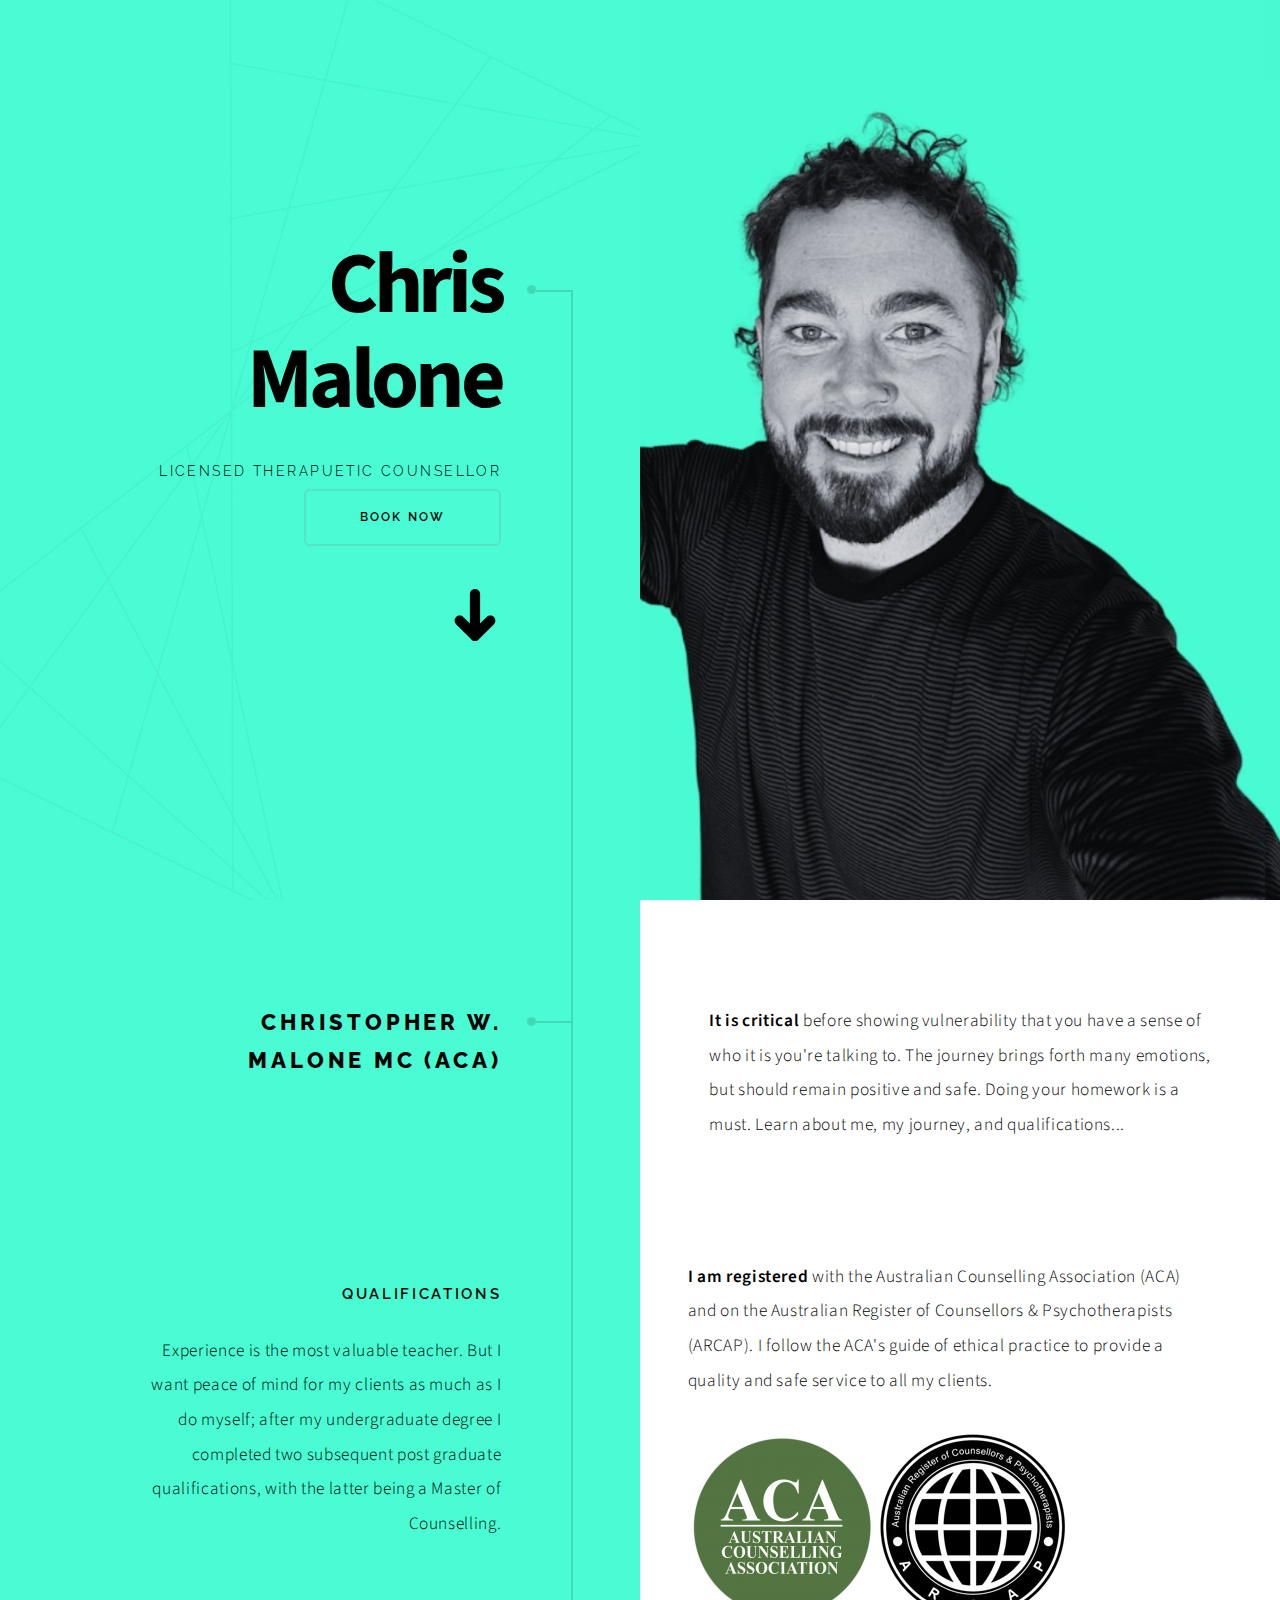
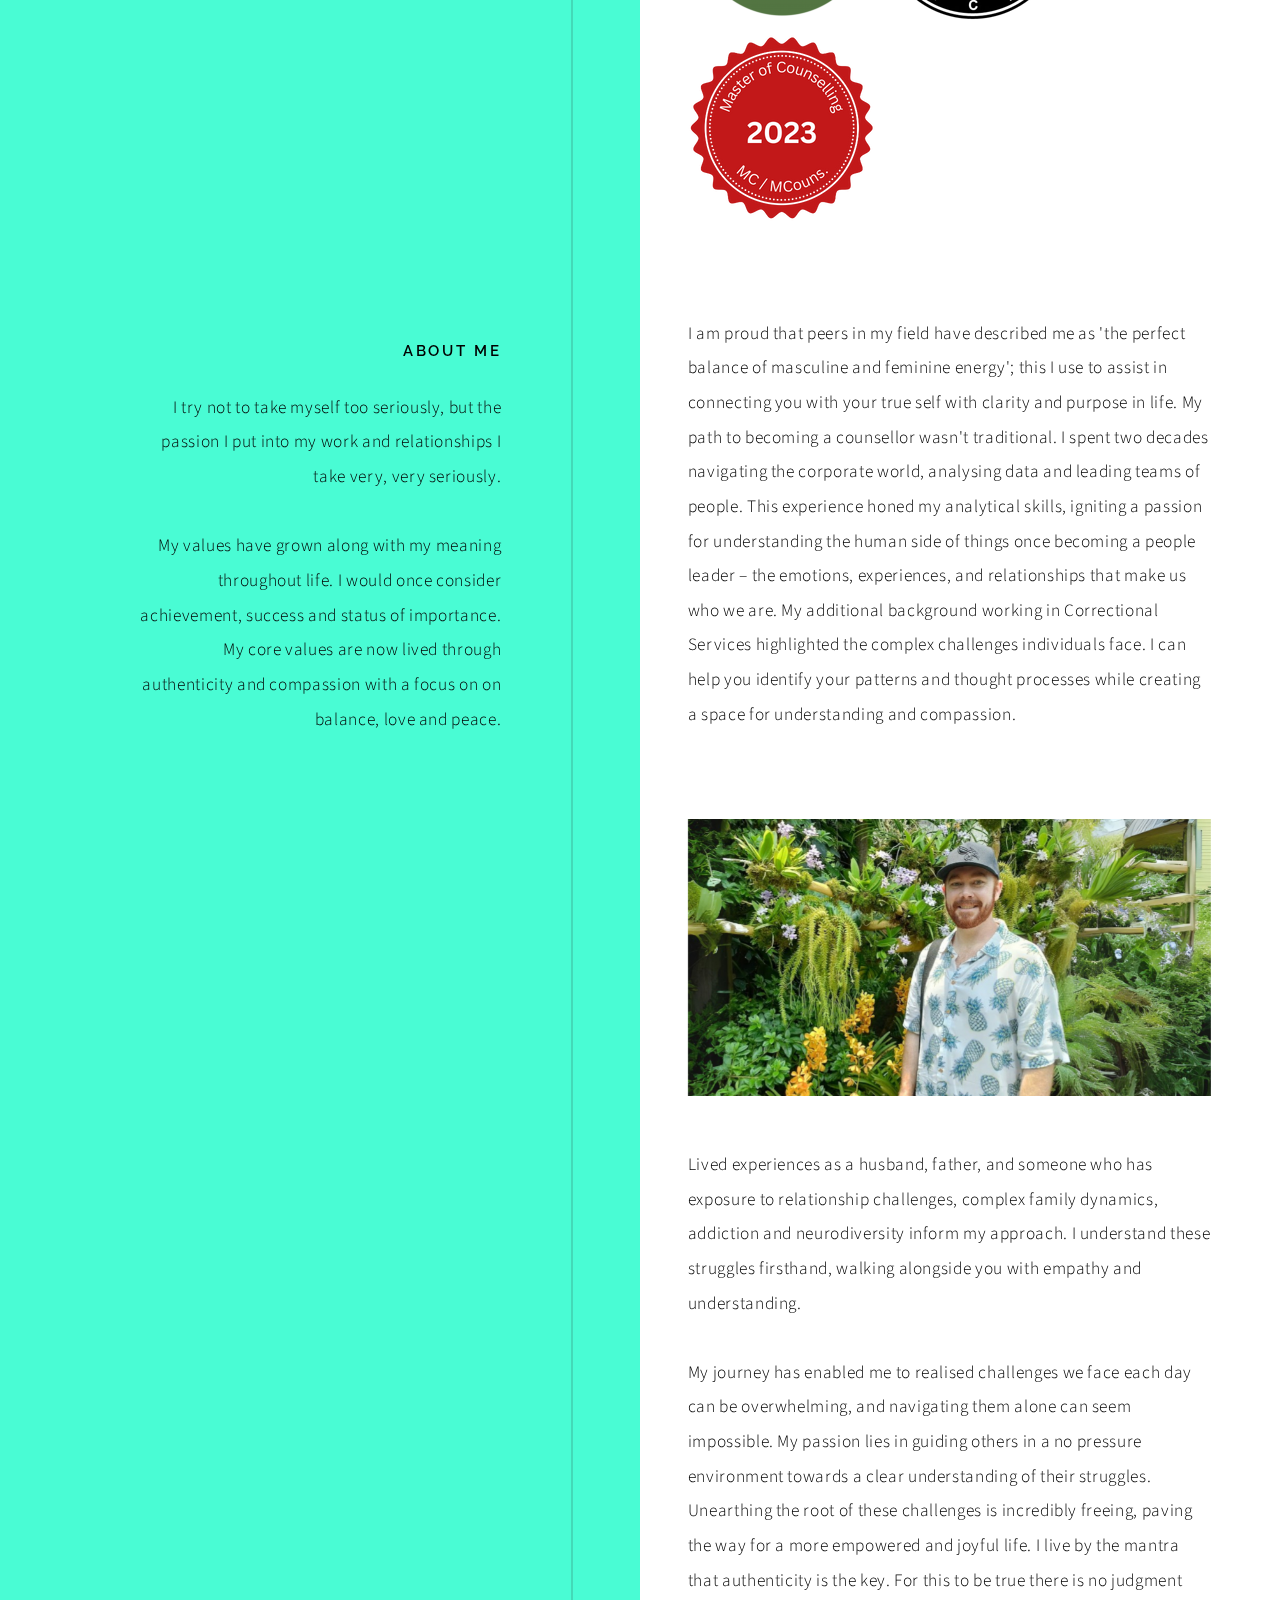
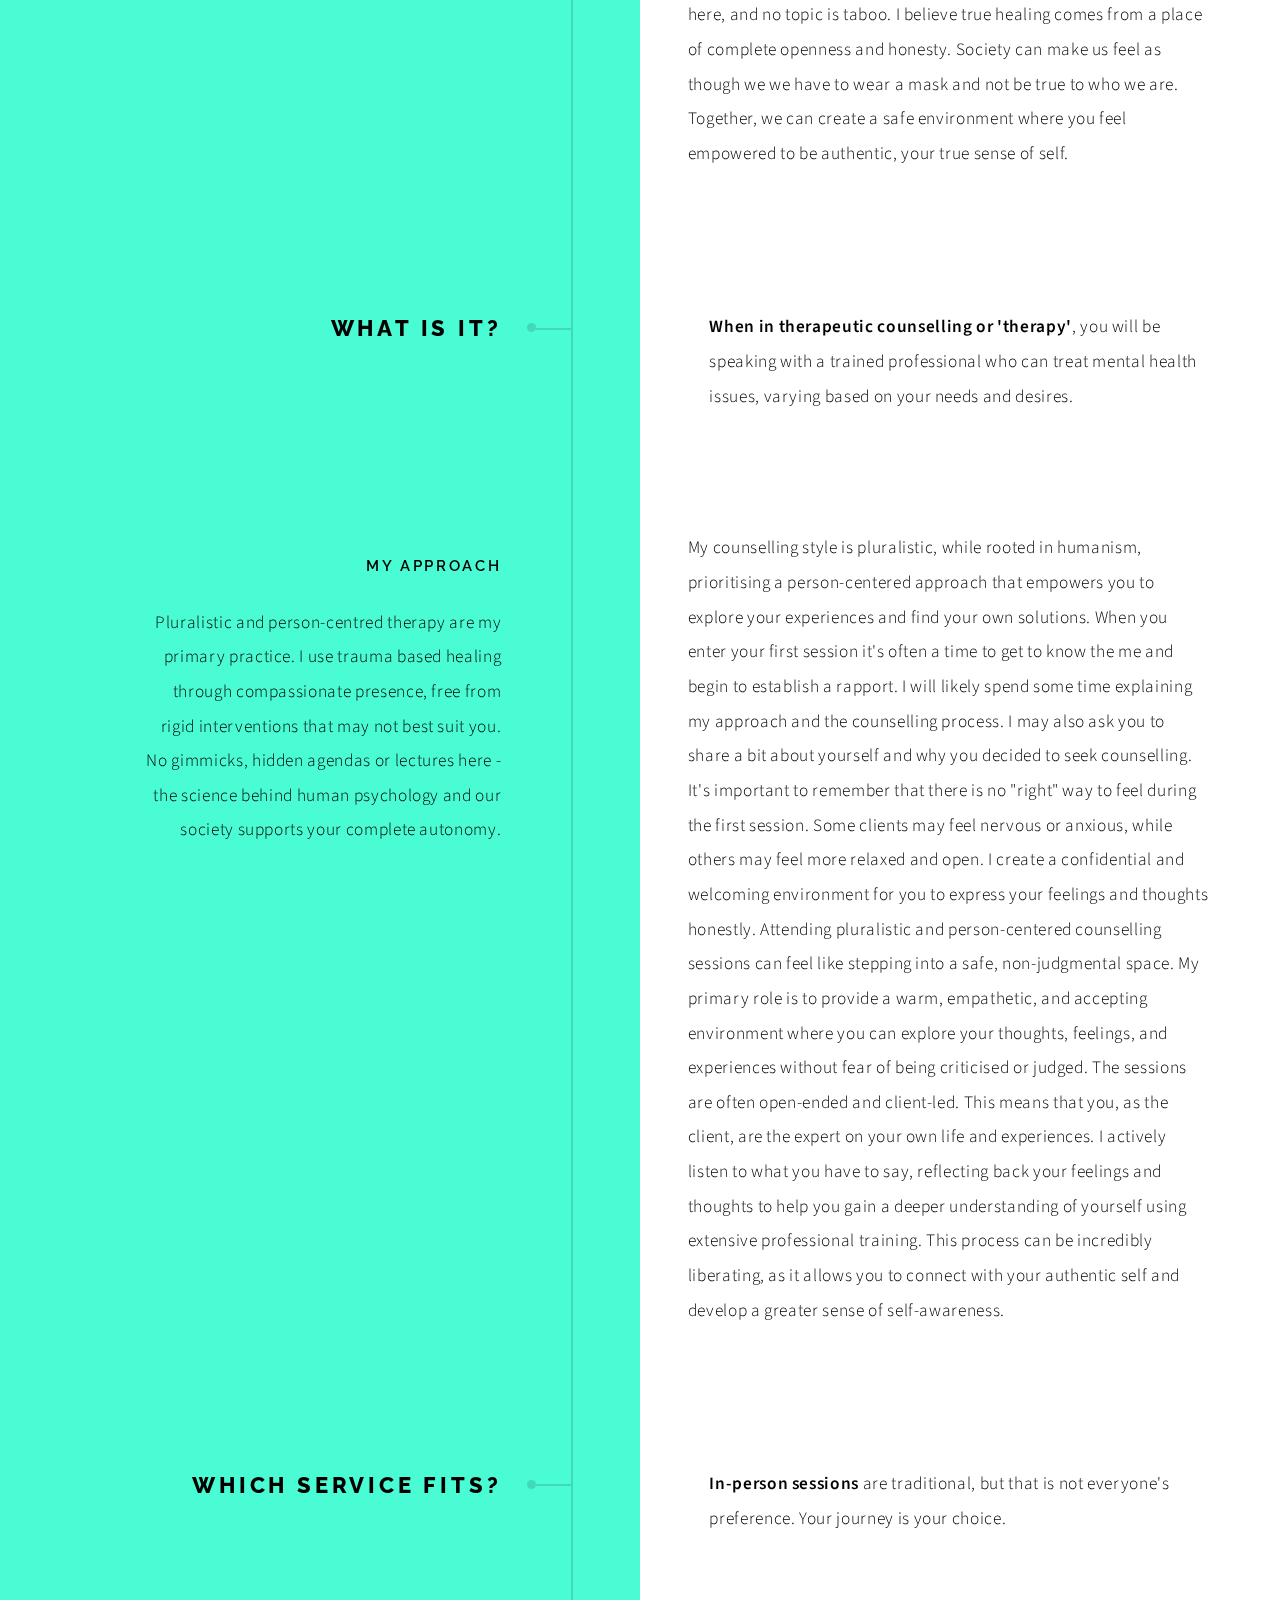
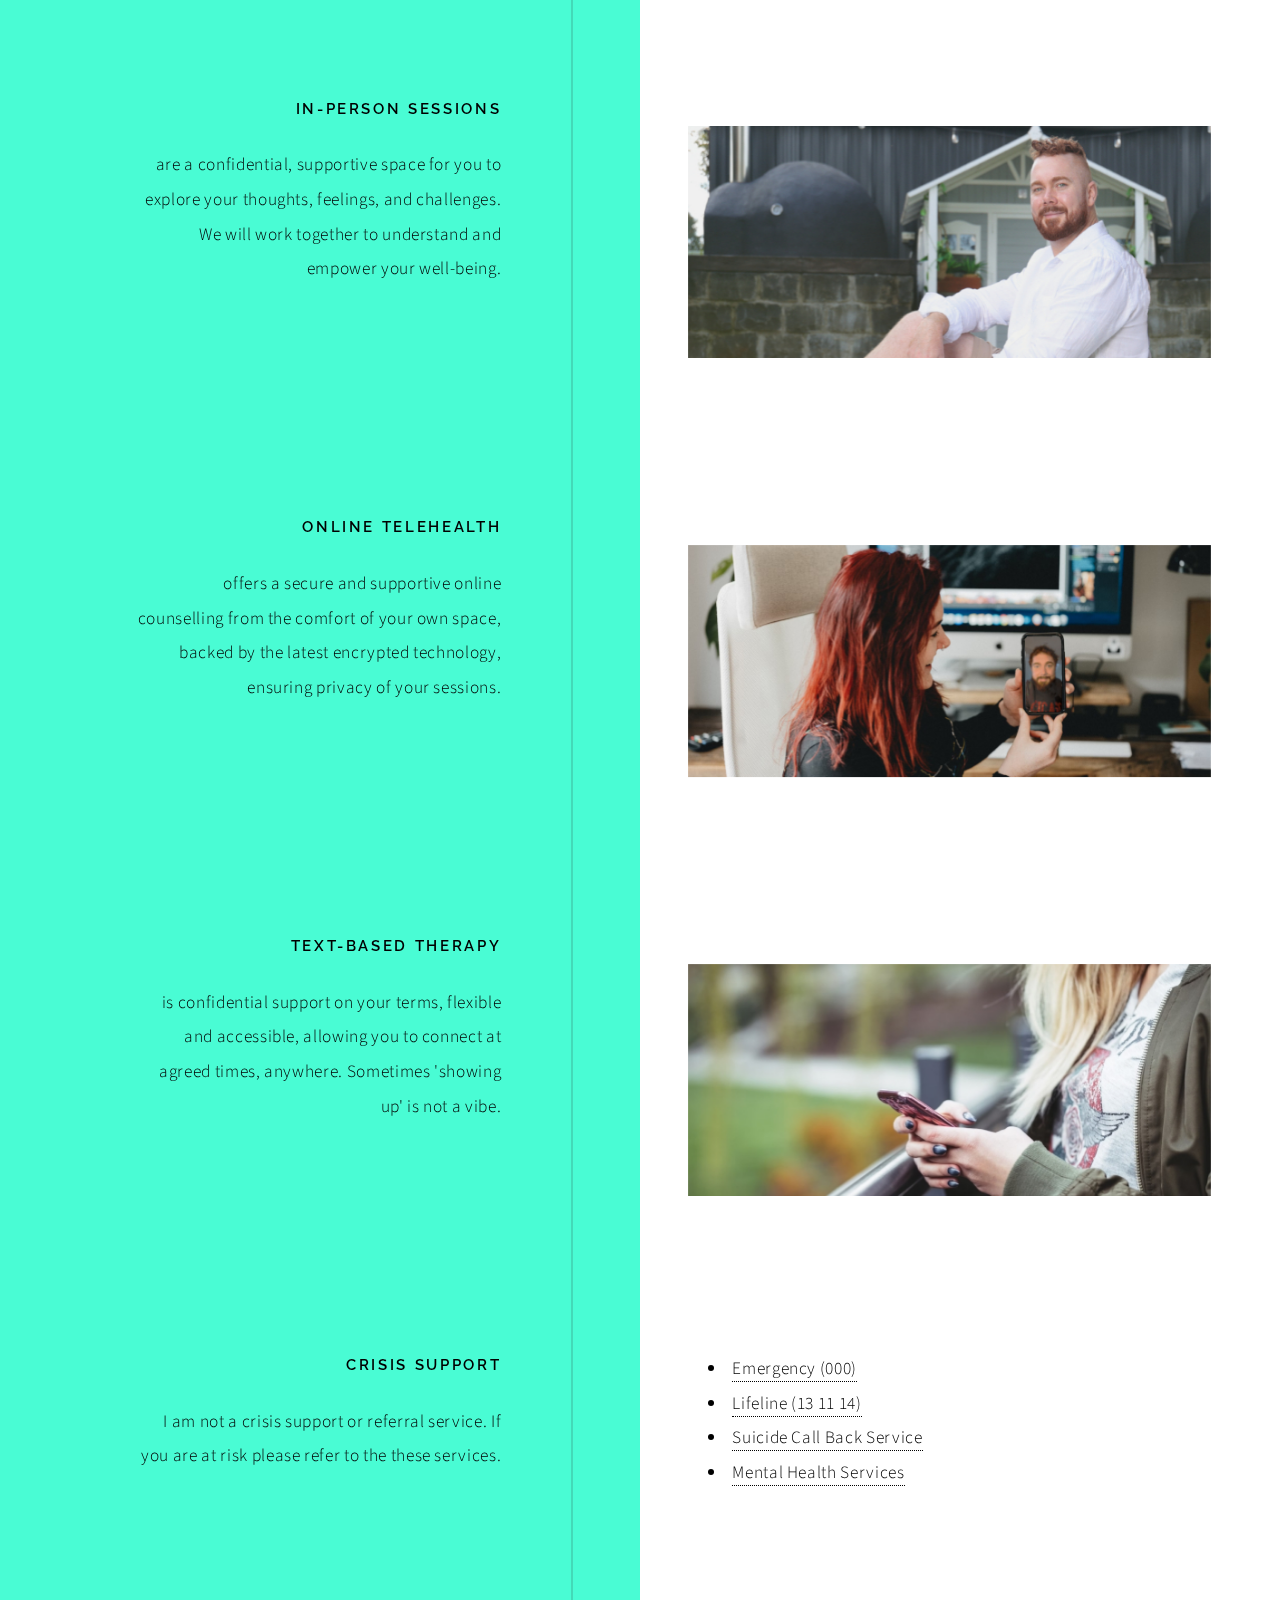
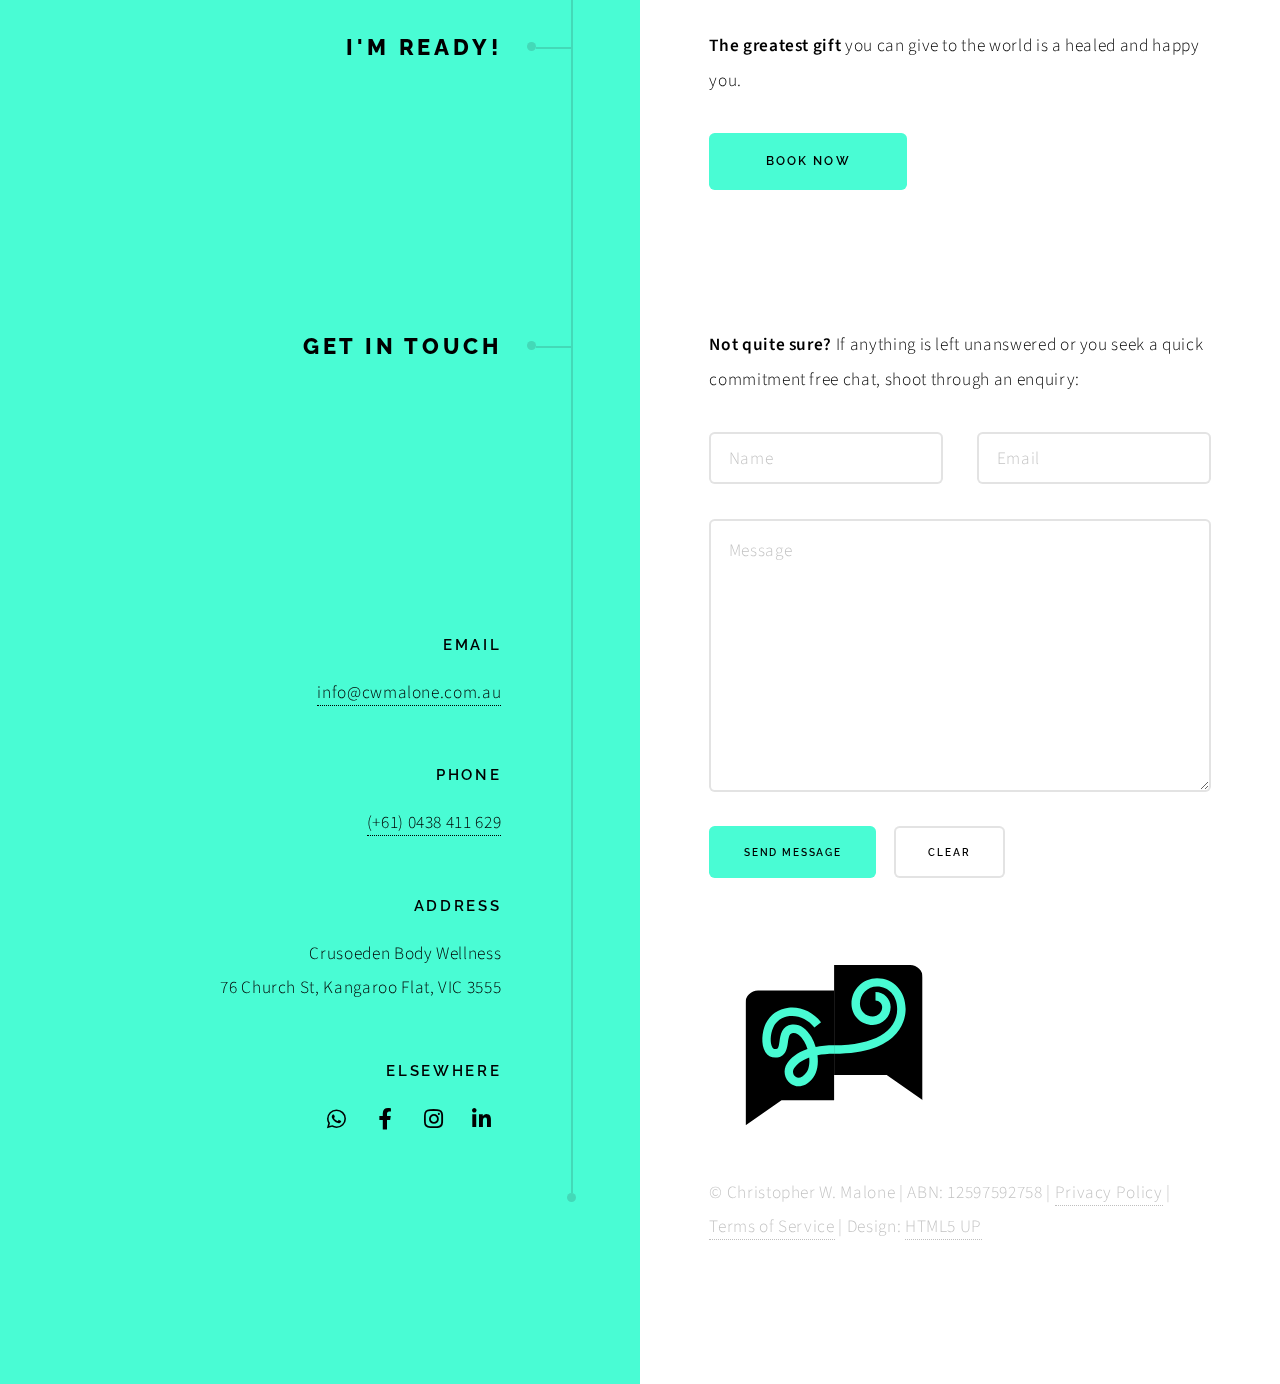
==== commit 1e320bd0: "update" ====
--- a/index.html
+++ b/index.html
@@ -55,7 +55,7 @@
             <p>
               <strong>I am registered</strong> with the Australian Counselling Association (ACA) and on the Australian Register of Counsellors & Psychotherapists (ARCAP). I follow the ACA's guide of ethical practice to provide a quality and safe service to all my clients.
             </p>
-            <span class="image-wrapper">
+            <span class="image-wrapper">  
               <img src="images/ACA.png" alt="ACA Logo" />
               <img src="images/ARCAP.png" alt="ARCAP Logo" />
               <img src="images/MC.png" alt="Masters Logo" />
@@ -216,6 +216,9 @@
                   </li>
                 </ul>
               </form>
+              <span class="image-wrapper">  
+                <img src="images/LOGO.png" alt="CM Logo" />
+                </span>
             </div>
             <footer>
               <ul class="items">
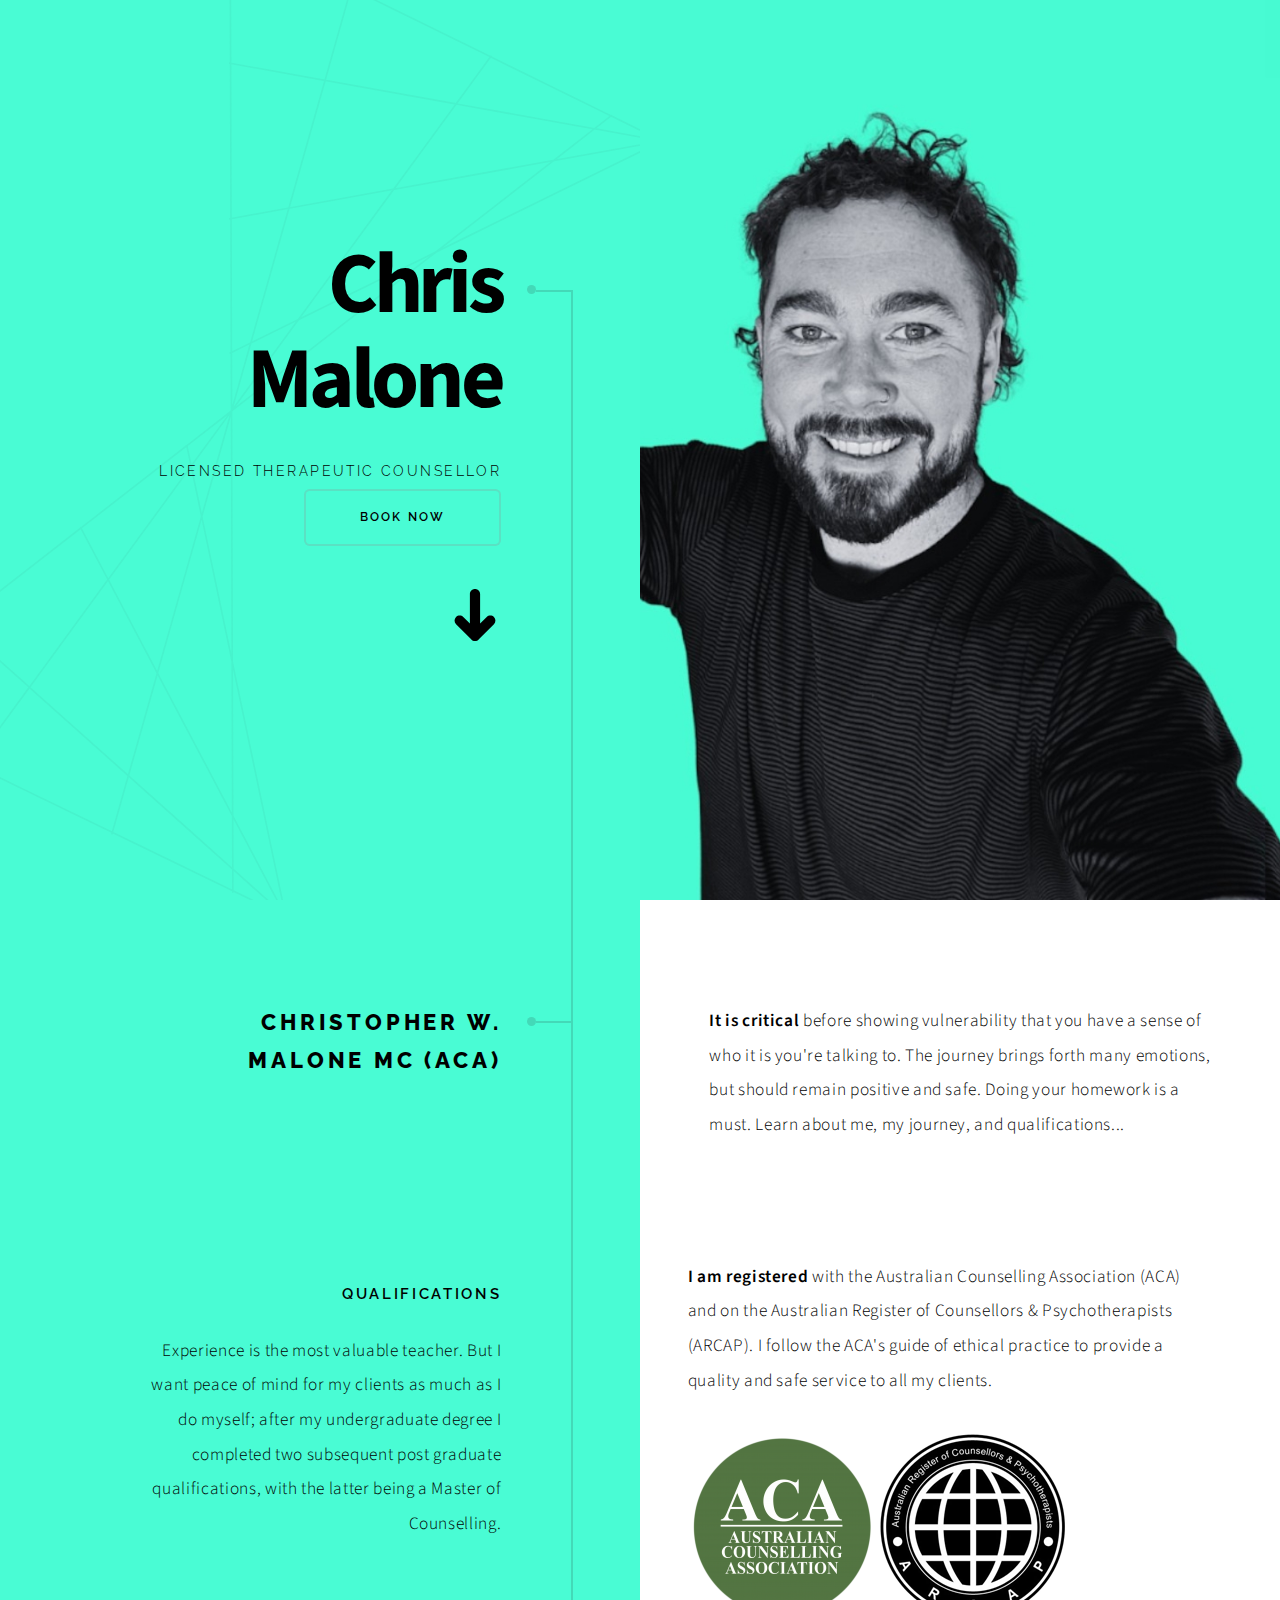
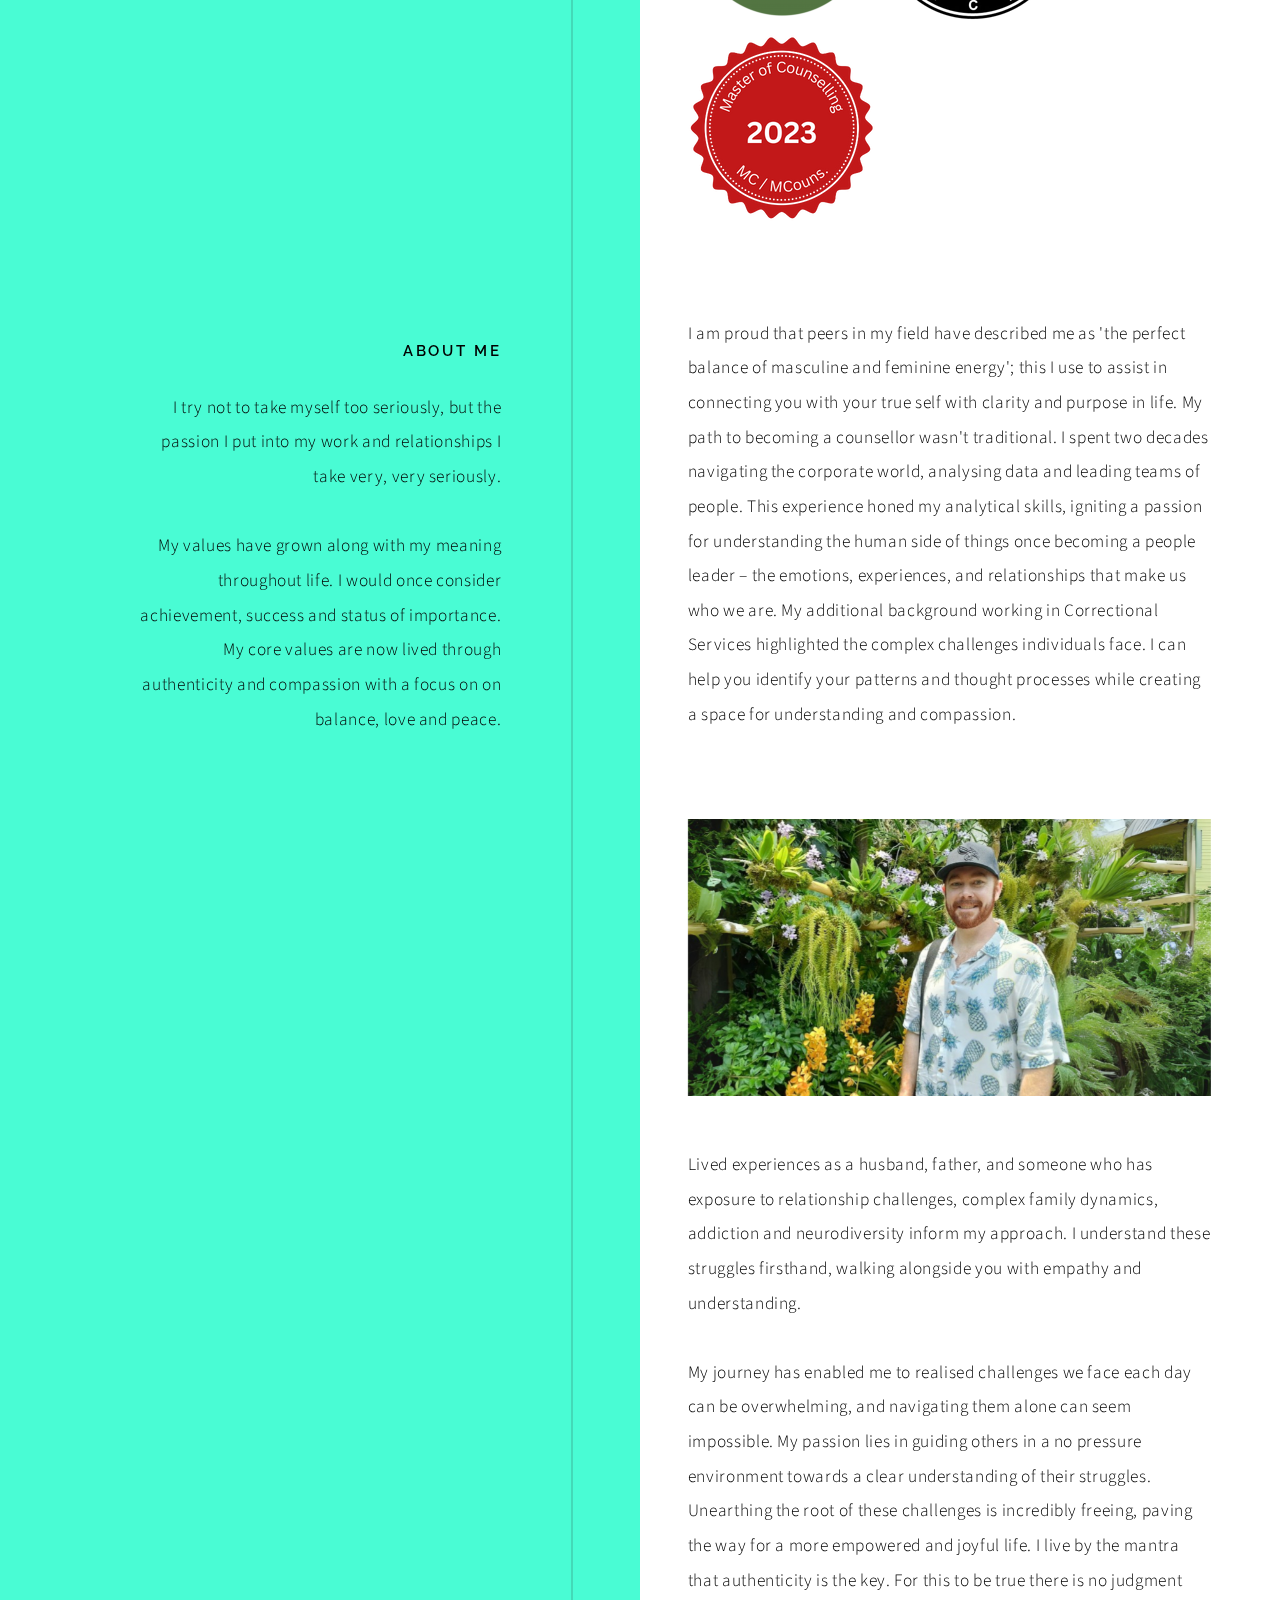
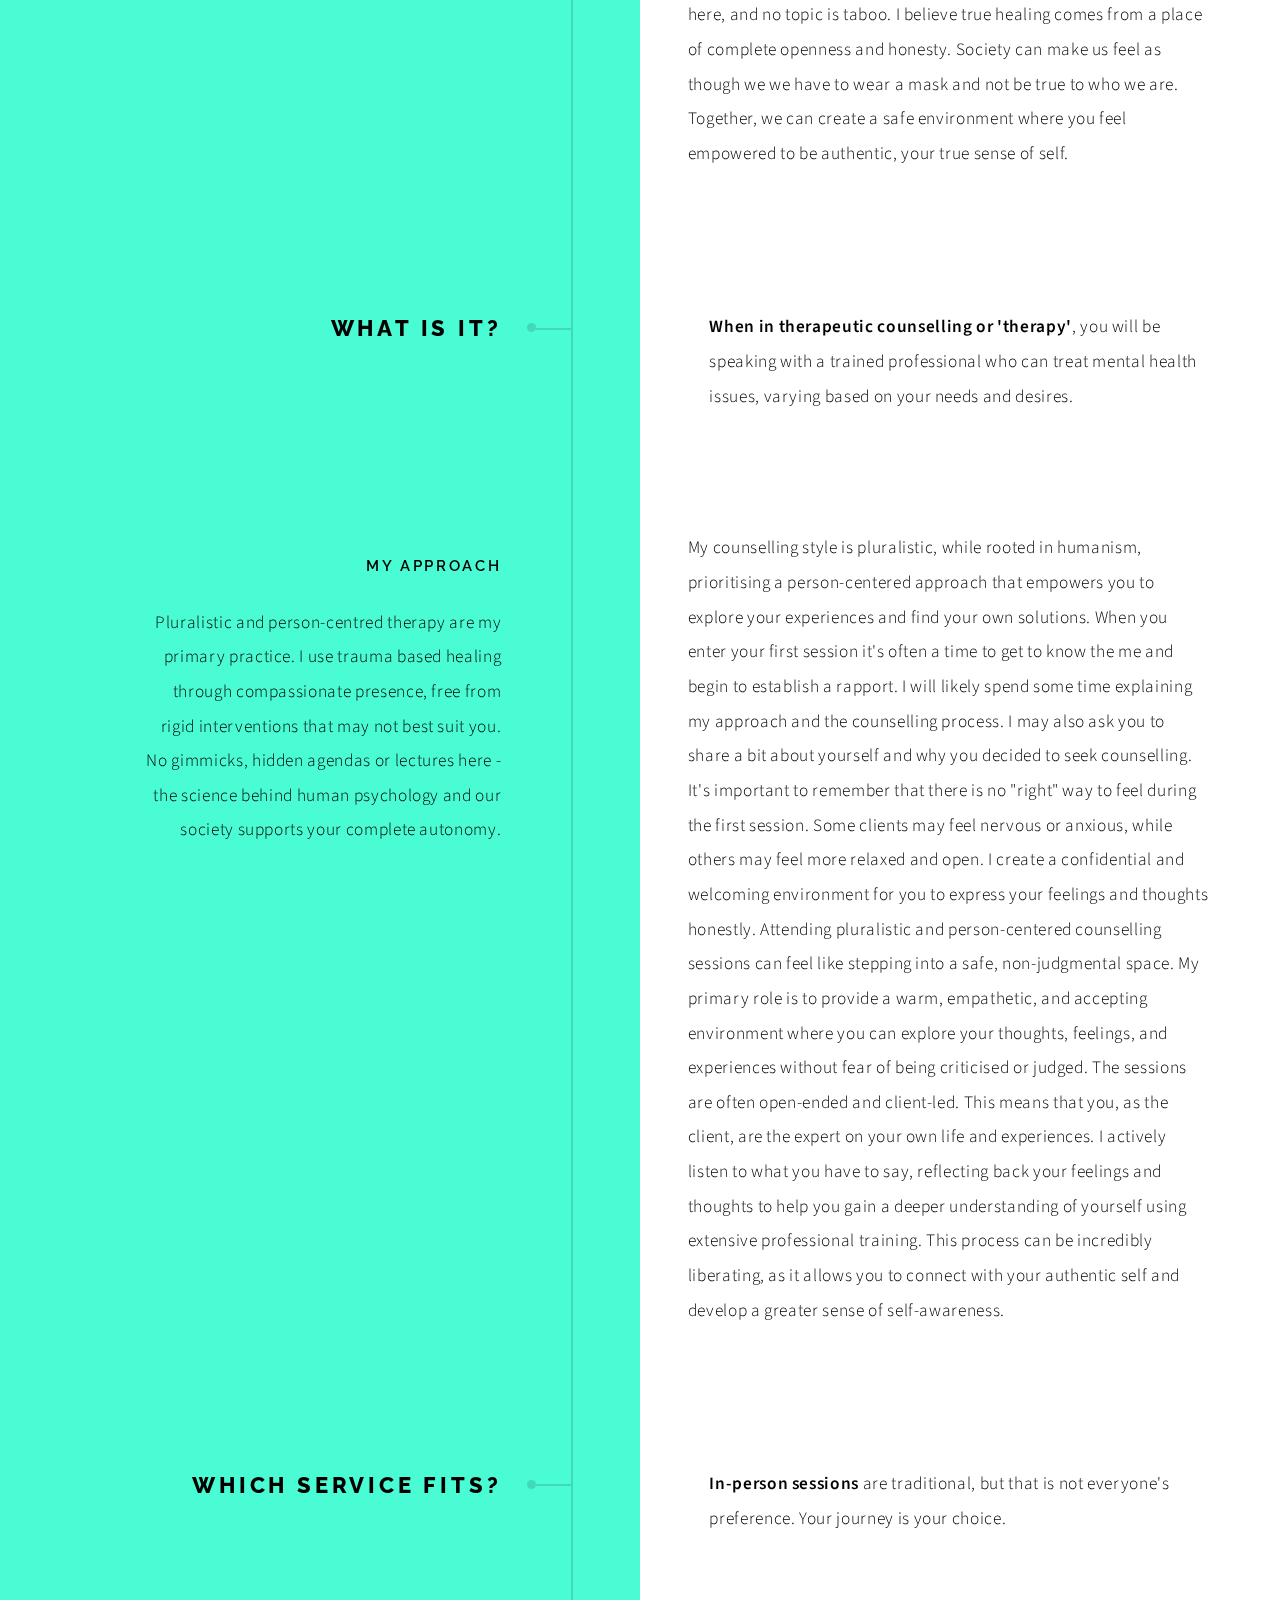
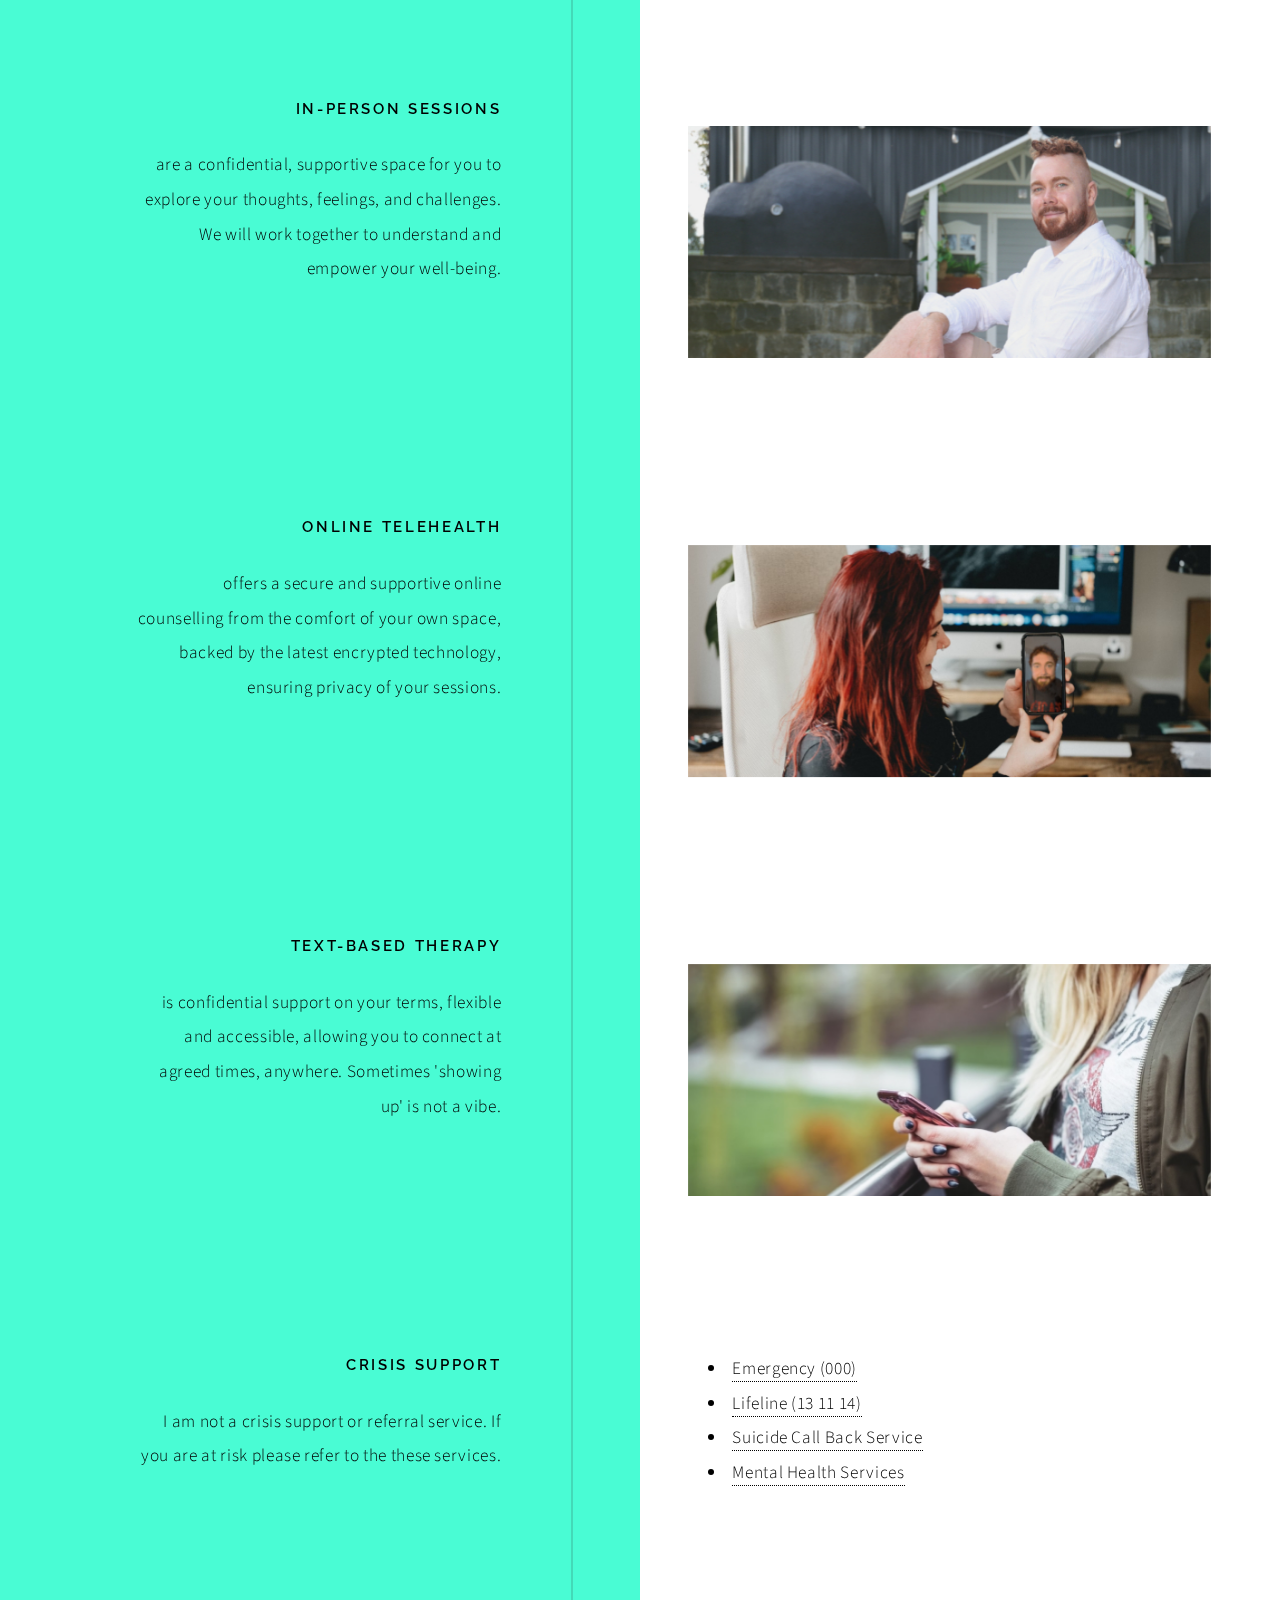
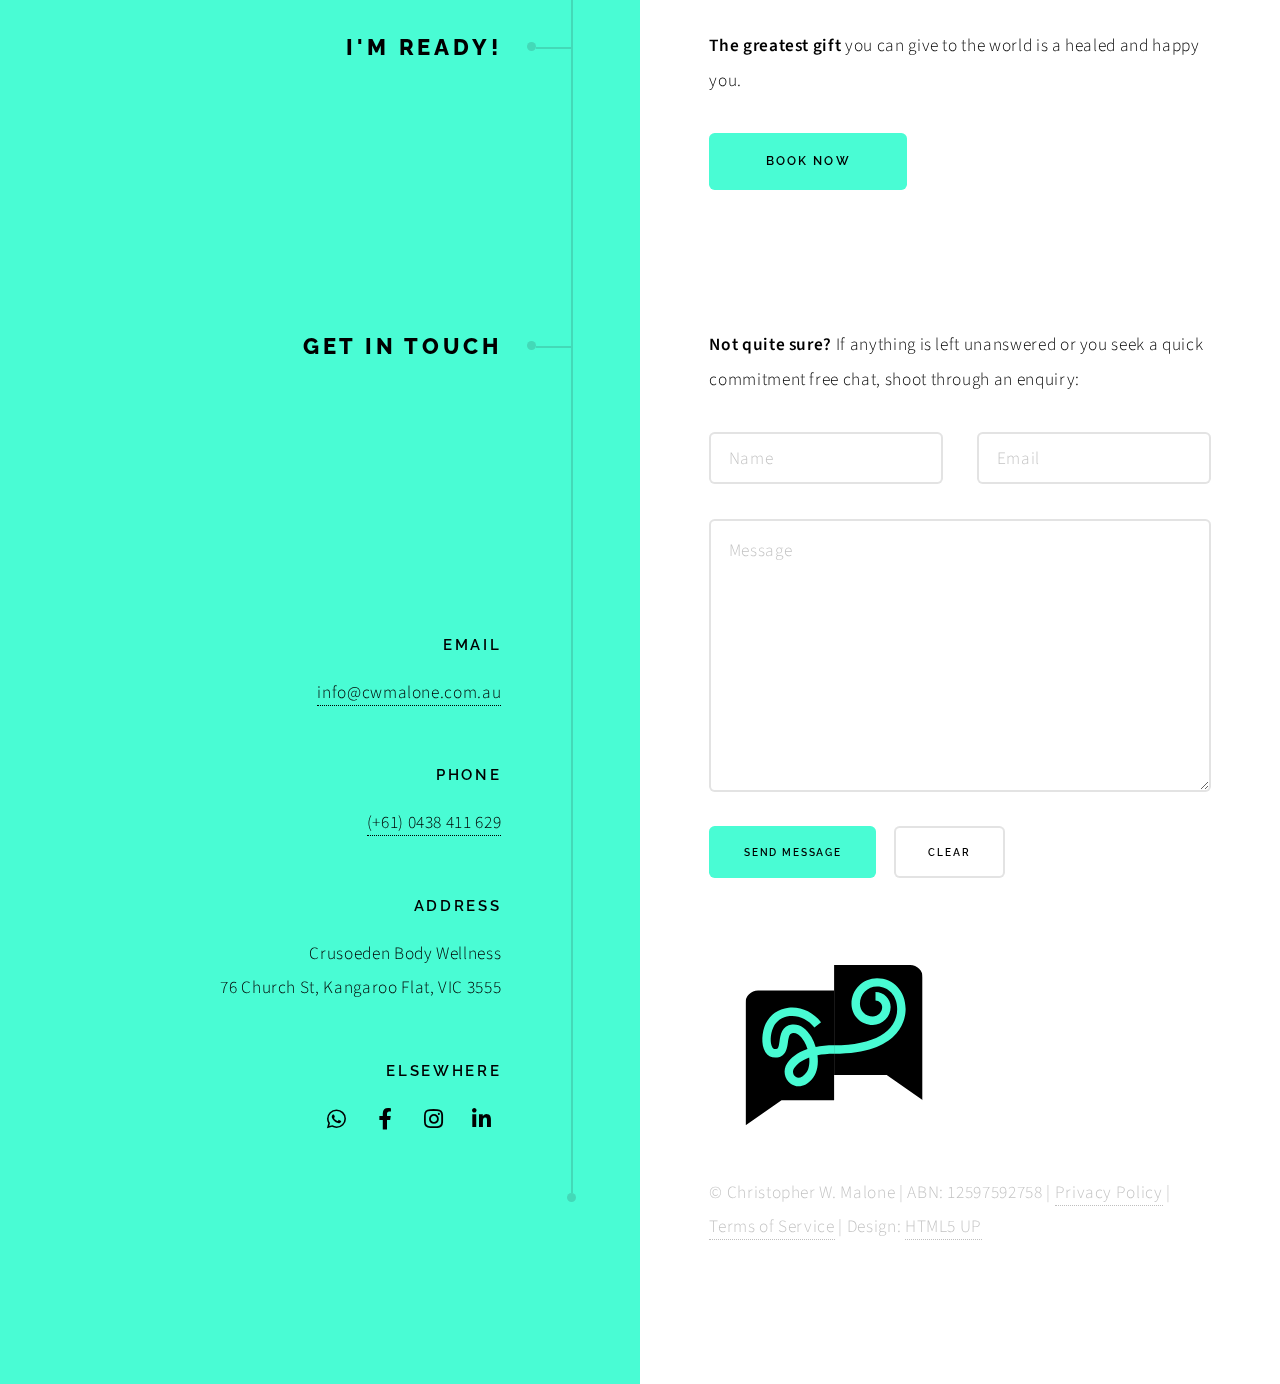
==== commit e93322bb: "Update index.html" ====
--- a/index.html
+++ b/index.html
@@ -19,7 +19,7 @@
       <section class="intro">
         <header>
           <h1>Chris Malone</h1>
-          <p>Licensed Therapuetic Counsellor <a href="https://www.halaxy.com/book/christopher-w-malone/location/994371" class="button default large">Book now</a>
+          <p>Licensed Therapeutic Counsellor <a href="https://www.halaxy.com/book/christopher-w-malone/location/994371" class="button default large">Book now</a>
           </p>
           <ul class="actions">
             <li>
